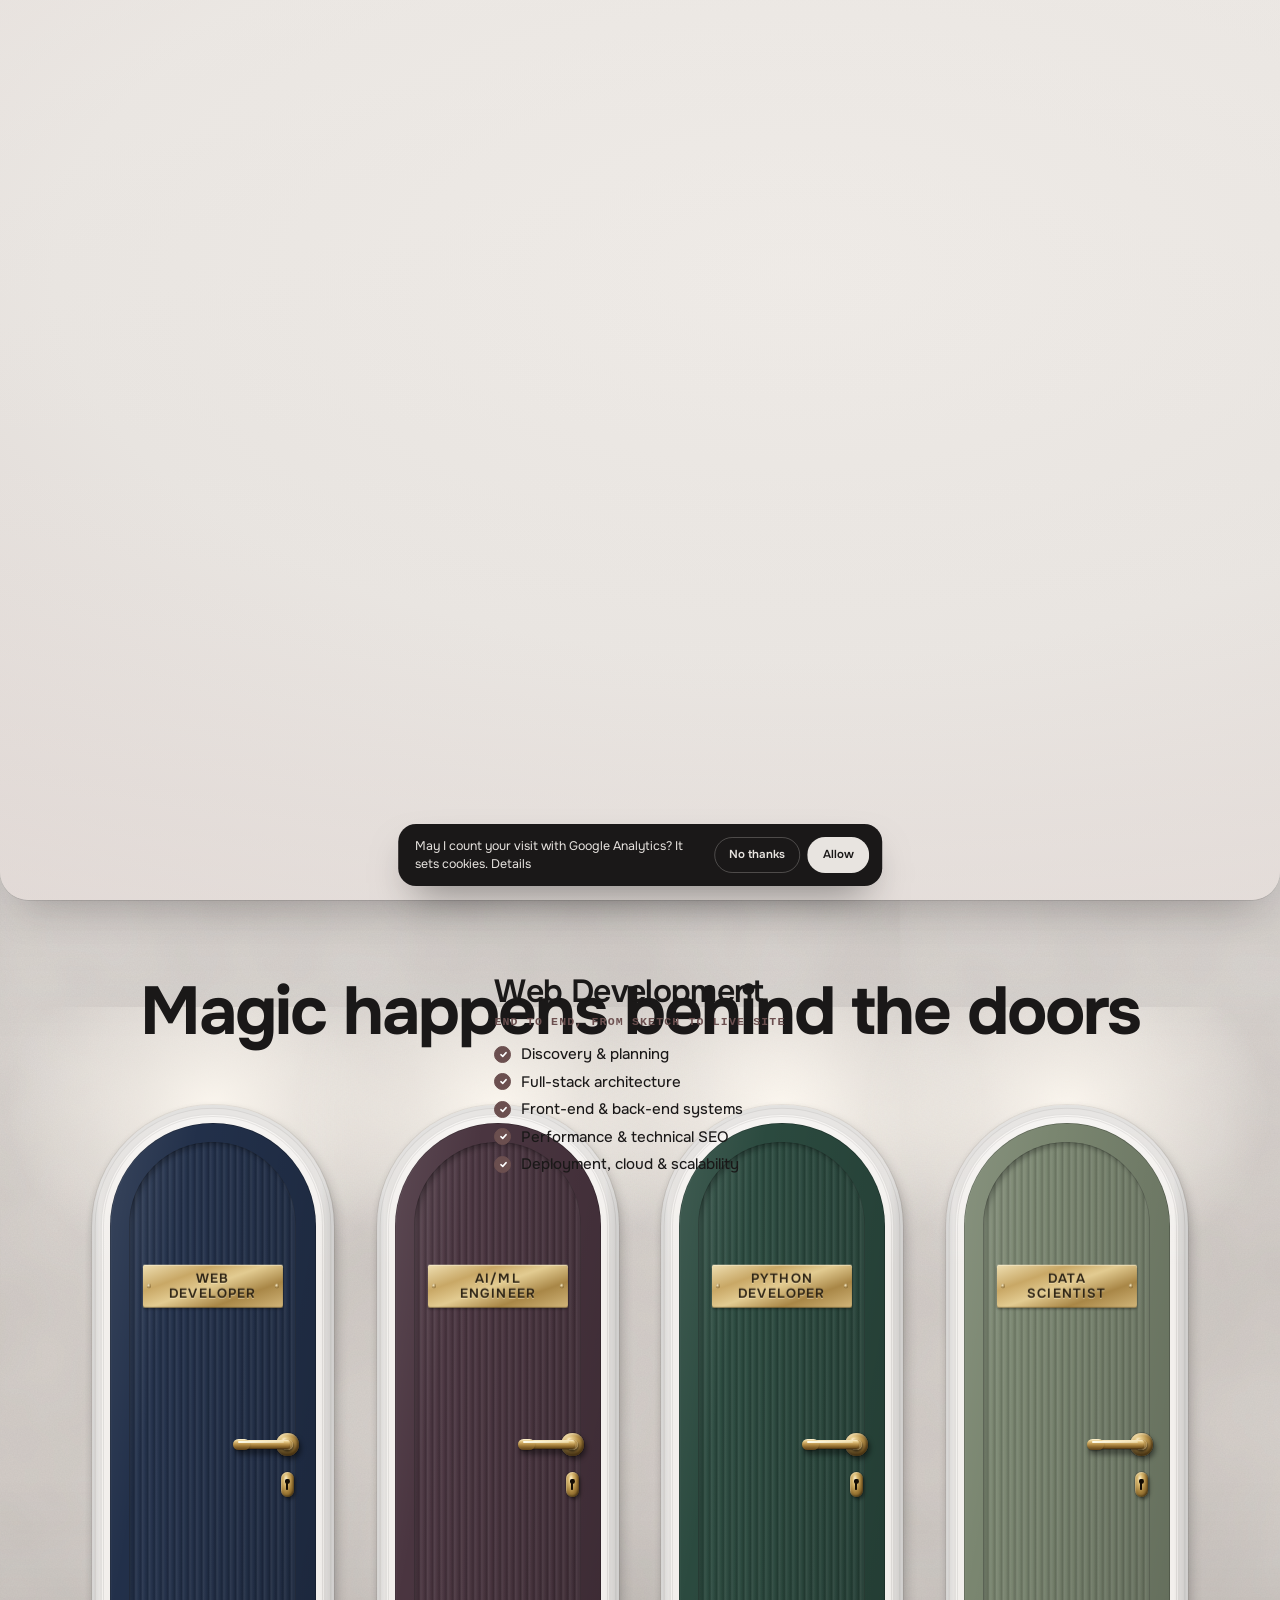
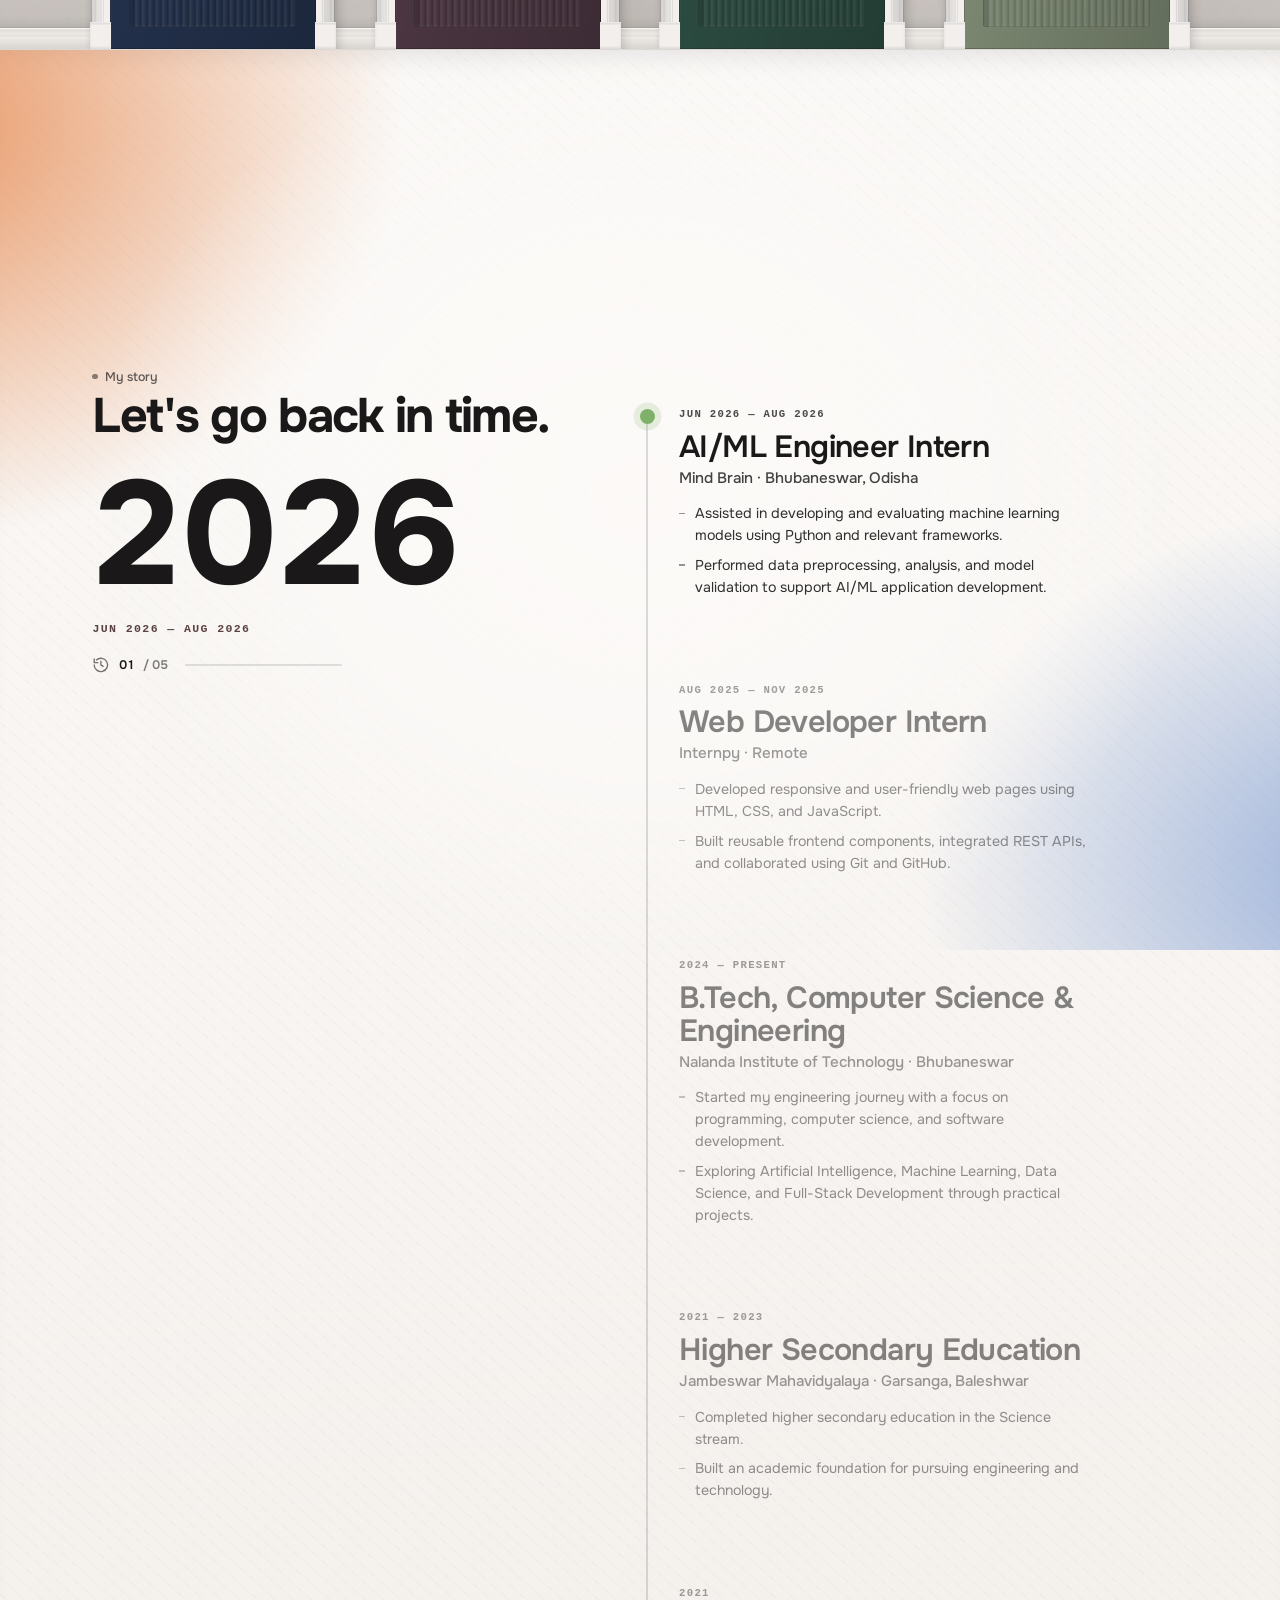
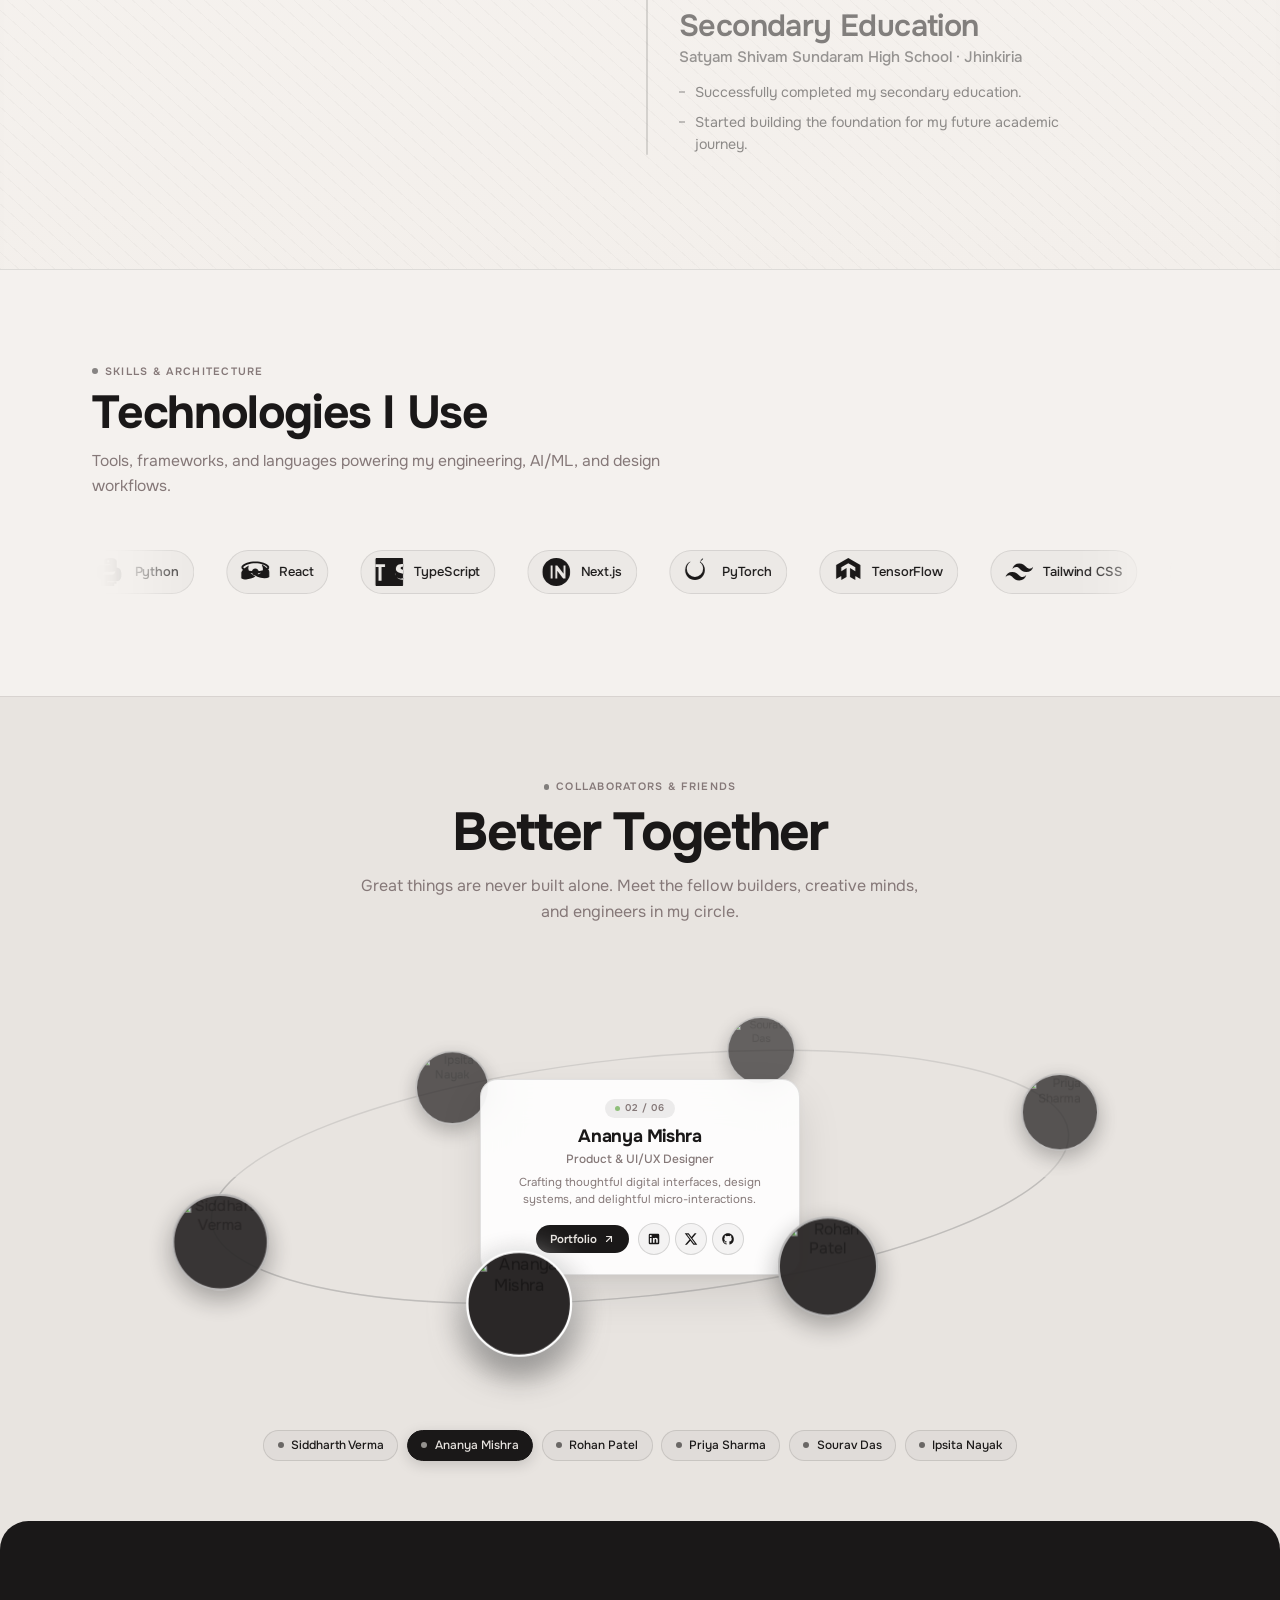
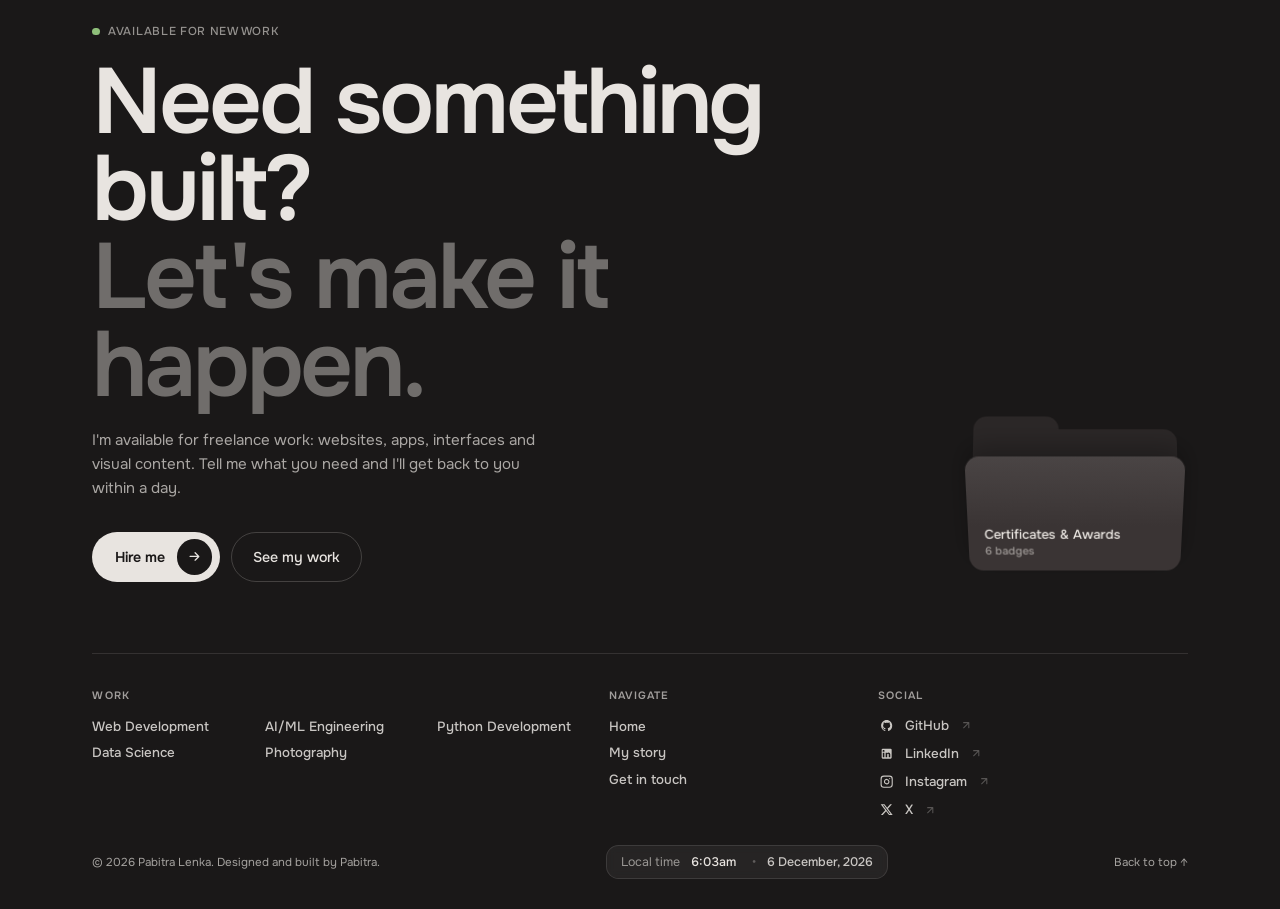
==== index.html @ 0a54f220 "fix(friends): set explicit orbit dimensions and fix squished center card" ====
<!DOCTYPE html>
<html lang="en">
<head>
<meta charset="UTF-8" />
<meta name="viewport" content="width=device-width, initial-scale=1.0" />
<title>Pabitra Lenka</title>
<link rel="preload" href="fonts/onest-latin.woff2" as="font" type="font/woff2" crossorigin>
<style>@font-face{font-family:'Onest';font-style:normal;font-display:swap;font-weight:100 900;src:url(fonts/onest-latin.woff2) format('woff2');unicode-range:U+0000-00FF,U+0131,U+0152-0153,U+02BB-02BC,U+02C6,U+02DA,U+02DC,U+0304,U+0308,U+0329,U+2000-206F,U+20AC,U+2122,U+2191,U+2193,U+2212,U+2215,U+FEFF,U+FFFD}@font-face{font-family:'Onest';font-style:normal;font-display:swap;font-weight:100 900;src:url(fonts/onest-latin-ext.woff2) format('woff2');unicode-range:U+0100-02BA,U+02BD-02C5,U+02C7-02CC,U+02CE-02D7,U+02DD-02FF,U+0304,U+0308,U+0329,U+1D00-1DBF,U+1E00-1E9F,U+1EF2-1EFF,U+2020,U+20A0-20AB,U+20AD-20C0,U+2113,U+2C60-2C7F,U+A720-A7FF}</style>

<meta name="description" content="Freelance Web Developer, AI/ML Engineer, Python Developer, Data Scientist and Photographer working remotely with clients worldwide. Replies within 5 hours." />
<meta name="theme-color" content="#1A1818" />
<style>
/* Layout: full-bleed hero (light + charcoal dark mode) — greeting + flip-calendar skills top-left, card bottom-left, cut-out portrait anchored right on the status hairline. */
:root{
  --background:#E8E4E0; --foreground:#1A1818; --ink:#1A1818;
  --muted:#857878; --subtle:#B5A8A8; --line:#D5CDCA;
  --surface:#DED8D4; --surface-2:#D3CBC8;
  --accent:#6B5C5C; --accent-from:#C4B0B0; --accent-to:#6B5C5C;
  --hero-from:#EEEAE6; --hero-mid:#E8E4E0; --hero-to:#D8CDCA;
  --radius-pill:9999px; --radius-card:2rem; --radius-card-sm:1.25rem; --radius-control:.875rem;
  --text-watermark:13rem; --container-shell:88rem;
  --font:'Onest',ui-sans-serif,system-ui,-apple-system,'Segoe UI',sans-serif;
  --e-line:cubic-bezier(.215,.61,.355,1);
  --e-spring:cubic-bezier(.22,1,.36,1);
  --e-soft:cubic-bezier(.16,1,.3,1);
  --e-snap:cubic-bezier(.2,.8,.2,1);
  --bar-h:3.5rem;
  --gut-lg:5.5rem;   /* one side margin for nav, headline, chips and portrait */
  /* mode-dependent tokens (light) */
  --fg-rgb:26,24,24;
  --chip-bg:rgba(242,238,235,.5); --chip-bg-h:rgba(242,238,235,.85); --chip-line:rgba(196,176,176,.45);
  --btn-bg:#1A1818; --btn-fg:#E8E4E0; --btn-badge-bg:#E8E4E0; --btn-badge-fg:#1A1818;
  --outline-h:rgba(196,176,176,.18);
  --vig:rgba(240,236,232,.35);
  --panel:#F0ECE9; --field:rgba(196,176,176,.12); --scrim:rgba(var(--fg-rgb),.3);
  --cord-shadow:.2;
  color-scheme:light;
}
/* dark mode: charcoal, a step above pure black */
html[data-mode="dark"]{
  --background:#1A1818; --foreground:#E8E4E0; --fg-rgb:232,228,224;
  --line:rgba(196,176,176,.16); --surface:#252121; --surface-2:#302A2A;
  --chip-bg:rgba(196,176,176,.06); --chip-bg-h:rgba(196,176,176,.12); --chip-line:rgba(196,176,176,.16);
  --btn-bg:#E8E4E0; --btn-fg:#1A1818; --btn-badge-bg:#1A1818; --btn-badge-fg:#E8E4E0;
  --outline-h:rgba(196,176,176,.08);
  --vig:rgba(0,0,0,.22);
  --panel:#221F1F; --field:rgba(196,176,176,.06); --scrim:rgba(0,0,0,.55);
  --cord-shadow:.55;
  color-scheme:dark;
}
/* mode switch: one GPU crossfade of the whole page (View Transitions) instead of
   hundreds of per-element colour transitions running out of step */
::view-transition-old(root),::view-transition-new(root){animation-duration:.5s;animation-timing-function:cubic-bezier(.4,0,.2,1)}
.cord{view-transition-name:cord}
#cal{view-transition-name:cal}
::view-transition-old(cal){display:none}
::view-transition-new(cal){animation:none}
::view-transition-old(cord){display:none}
::view-transition-new(cord){animation:none}
*{box-sizing:border-box;margin:0;padding:0}
html{overscroll-behavior-y:none;scrollbar-width:none;font-size:16px;-webkit-font-smoothing:antialiased;background:#1A1818;overflow-x:clip}
html[data-mode="dark"]{background:#0F0E0E}
html::-webkit-scrollbar,body::-webkit-scrollbar{display:none;width:0;height:0}
body{background:var(--background);color:var(--foreground);font-family:var(--font);overflow-x:clip}
a{color:inherit;text-decoration:none}
button{font:inherit;color:inherit;background:none;border:none;cursor:pointer}
ul{list-style:none}
img{display:block;max-width:none}
svg{display:block;width:1em;height:1em;flex:none}
[hidden]{display:none!important}
.sr-only{position:absolute;width:1px;height:1px;padding:0;margin:-1px;overflow:hidden;clip:rect(0,0,0,0);white-space:nowrap;border:0}
:focus-visible{outline:2px solid var(--accent);outline-offset:2px}
.tnum{font-variant-numeric:tabular-nums}

/* ---------- adaptive rem grid ---------- */
@media (max-width:1920px){html{font-size:.833333vw}}
@media (max-width:1440px){html{font-size:1.111111vw}}
@media (max-width:1024px){html{font-size:1.5625vw}}
@media (max-width:640px){html{font-size:4.444444vw}}

.shell{max-width:var(--container-shell);margin-inline:auto;padding-inline:1.25rem;width:100%}
@media (min-width:640px){.shell{padding-inline:2rem}}
@media (min-width:1024px){.shell{padding-inline:var(--gut-lg)}}

/* ---------- skip link ---------- */
.skip{position:absolute;left:-9999px;top:auto}
.skip:focus{position:fixed;left:1rem;top:1rem;z-index:60;min-height:44px;display:inline-flex;align-items:center;border-radius:var(--radius-control);background:var(--ink);padding:.5rem 1rem;font-size:.875rem;color:#fff}

/* ---------- reveal system (plays once body.ready is set) ---------- */
.rv{opacity:0;transform:var(--from,translateY(10px));transition:opacity .8s var(--ease,var(--e-soft)) var(--d,0ms),transform .8s var(--ease,var(--e-soft)) var(--d,0ms)}
body.ready .rv{opacity:var(--to-o,1);transform:none}
.line{display:block;overflow:hidden;padding-bottom:.06em;margin-bottom:-.06em}
.line>span{display:block;transform:translateY(100%);opacity:0;transition:transform .9s var(--e-line) var(--d,0ms),opacity .9s var(--e-line) var(--d,0ms)}
body.ready .line>span{transform:none;opacity:1}

/* ---------- loader: the doors' colours stack up, one per discipline, then slides away to open the page ---------- */
.loader{position:fixed;inset:0;z-index:120;overflow:hidden;color:#E8E4E0;--p:0;font-family:'Onest',ui-sans-serif,system-ui,-apple-system,'Segoe UI',sans-serif}
.ld__bg{position:absolute;inset:0;background:radial-gradient(38% 55% at 0% 72%,rgba(164,85,44,.26),transparent 70%),radial-gradient(40% 58% at 100% 70%,rgba(196,176,176,.16),transparent 72%),
  radial-gradient(70% 60% at 50% 0%,rgba(107,92,92,.3),transparent 70%),#0D0C0C;transition:transform .85s cubic-bezier(.76,0,.24,1)}
.loader.out .ld__bg{transform:translateY(-100%)}
.ld__stack{--w:min(76vw,26rem);--h:calc(var(--w) * .27);--step:calc(var(--h) * .6);position:absolute;left:50%;top:47%;width:var(--w);height:calc(var(--h) + 5 * var(--step));translate:-50% -50%}
@media (max-width:639.98px){.ld__stack{--w:min(78vw,20rem)}}
.ld__pill{position:absolute;left:0;top:calc(var(--k) * var(--step));width:100%;height:var(--h);border-radius:999px;z-index:var(--k);
  display:flex;align-items:flex-start;padding:calc(var(--h) * .2) 0 0 calc(var(--w) * .16);font-size:max(11px,calc(var(--w) * .036));font-weight:500;letter-spacing:.02em;
  background:var(--c);
  background:linear-gradient(180deg,color-mix(in srgb,var(--c) 88%,#fff) 0%,var(--c) 22%,var(--c) 70%,color-mix(in srgb,var(--c) 82%,#000) 100%);color:var(--t);
  box-shadow:inset 0 1px 0 rgba(255,255,255,.14),0 -1px 0 rgba(0,0,0,.25),0 calc(var(--h) * -.18) calc(var(--h) * .35) calc(var(--h) * -.12) rgba(0,0,0,.55);
  opacity:0;transform:translateY(-1.6rem) scale(.96);transition:opacity .45s ease,transform .75s cubic-bezier(.16,1,.3,1)}
.ld__pill.on{opacity:1;transform:none}
.ld__pill span{opacity:.82}
.loader.out .ld__pill{transition:transform .8s cubic-bezier(.7,0,.25,1) calc(var(--k) * 45ms),opacity .5s ease calc(.25s + var(--k) * 45ms);opacity:0;
  transform:translateX(calc(var(--dir) * 115vw)) rotate(calc(var(--dir) * 4deg))}
.ld__hud{position:absolute;inset:0;pointer-events:none;display:flex;flex-direction:column;justify-content:space-between;padding:clamp(1.25rem,4vw,3rem);transition:opacity .35s ease}
.loader.out .ld__hud{opacity:0}
.ld__top{display:flex;justify-content:space-between;align-items:center;font-size:.8125rem;font-weight:500;color:rgba(232,228,224,.7)}
.ld__top b{font-weight:600;color:#E8E4E0}
.ld__bot{display:flex;justify-content:space-between;align-items:flex-end;gap:1.5rem}
.ld__num{font-size:clamp(3.5rem,9vw,7.5rem);font-weight:700;line-height:.85;letter-spacing:-.05em;font-variant-numeric:tabular-nums;color:#E8E4E0}
.ld__num small{display:block;margin-bottom:.9rem;font-family:ui-monospace,'SF Mono',Menlo,Consolas,monospace;font-size:.6875rem;font-weight:600;letter-spacing:.16em;text-transform:uppercase;color:rgba(232,228,224,.62)}
.ld__bar{width:min(30vw,14rem);height:2px;border-radius:2px;background:rgba(232,228,224,.14);overflow:hidden;margin-bottom:.5rem}
.ld__bar i{display:block;height:100%;background:linear-gradient(90deg,#6B5C5C,#C4B0B0,#D6B26E);transform-origin:0 50%;transform:scaleX(var(--p))}
@media (max-width:639.98px){.ld__top span:last-child{display:none}.ld__bar{width:34vw}}
@media (prefers-reduced-motion:reduce){.ld__pill{transform:none;transition:opacity .3s ease}.loader.out .ld__pill{transform:none}.ld__bg{transition:opacity .4s ease}.loader.out .ld__bg{transform:none;opacity:0}}

/* ---------- header ---------- */
.hdr{position:fixed;inset-inline:0;top:0;z-index:50;transition:background .35s ease,box-shadow .35s ease,opacity .35s ease,translate .45s var(--e-soft);--from:translateY(-14px);--d:150ms;--ease:var(--e-spring)}
.hdr.stuck{background:var(--background);box-shadow:0 1px 0 rgba(var(--fg-rgb),.08)}
.hdr.stuck .hdr__in{padding-block:.85rem}
.hdr.away{opacity:0;translate:0 -100%;pointer-events:none}
.hdr__in{transition:padding .35s ease;display:flex;align-items:center;justify-content:space-between;gap:1.5rem;padding-block:1.25rem}
@media (min-width:640px){.hdr__in{padding-block:1.5rem}}
.brand{display:flex;align-items:center;gap:.5rem;font-size:1.375rem;font-weight:600;letter-spacing:-.01em}
.brand svg{font-size:1.5rem;color:var(--accent)}
.hdr nav{flex:1;min-width:0}
.nav{display:none}
@media (min-width:1200px){.nav{display:flex;gap:clamp(.65rem, 1.1vw, 1.25rem);font-size:clamp(.875rem, .95vw, 1rem);white-space:nowrap}.menu-btn{display:none}}
.hdr__contact{display:inline-flex;align-items:center;justify-content:center;gap:.4rem;padding:.6rem 1.1rem;font:500 clamp(.875rem,.95vw,1rem)/1.2 'Onest',ui-sans-serif,system-ui,sans-serif;color:var(--foreground);white-space:nowrap;cursor:pointer;transition:background .25s ease,border-color .25s ease,transform .2s ease}
.hdr__contact:hover{background:var(--chip-bg-h);border-color:rgba(var(--fg-rgb),.24);transform:translateY(-1px)}
@media (max-width:1199.98px){
  .hdr nav{display:none}
  .hdr__right{flex:1;display:flex;justify-content:space-between;align-items:center}
  .menu-btn{order:-1}
}

.nav button{display:block}
.nav button>span{display:inline-flex;align-items:center;gap:.25rem;opacity:.8}
.caret{font-size:.75rem;opacity:.6}
.hdr__right{display:flex;align-items:center;gap:.75rem}
.chip{border:1px solid var(--chip-line);background:var(--chip-bg);-webkit-backdrop-filter:blur(4px);backdrop-filter:blur(4px);border-radius:var(--radius-control)}
.clock{display:flex;flex:none;white-space:nowrap;align-items:center;gap:.75rem;padding:.6rem .9rem;font-size:.875rem;color:rgba(var(--fg-rgb),.7)}
.clock__ds{display:none;font-weight:500}

@media (max-width:767.98px){.clock{gap:.5rem;padding:.55rem .8rem;font-size:.8125rem}.clock__date,.clock__sep{display:none}.clock .clock__time{min-width:0}}
/* phones and tablets: menu on the left, local time on the right */
@media (max-width:1199.98px){.menu-btn{order:-1}}
.clock__lbl{color:rgba(var(--fg-rgb),.66)}
.clock__time{min-width:4rem;font-weight:500;color:var(--foreground)}
.clock__sep{color:rgba(var(--fg-rgb),.3)}
.clock__date{font-weight:500}
.menu-btn{transition:background .25s}
.menu-btn:hover{background:var(--chip-bg-h)}
.menu-btn>span{display:flex;align-items:center;gap:.5rem;padding:.6rem 1.1rem;font-size:.875rem;font-weight:500;text-transform:uppercase;letter-spacing:.05em}
.menu-btn svg{font-size:1rem}
.menu-btn .word{display:none}
@media (min-width:640px){.menu-btn .word{display:inline}}

/* ---------- hero ---------- */
.hero{position:relative;isolation:isolate;overflow:hidden;border-radius:0 0 var(--radius-card) var(--radius-card);
  background:radial-gradient(120% 90% at 62% 30%,var(--hero-from) 0%,var(--hero-mid) 48%,var(--hero-to) 100%);
  --fig-h:23.5rem;min-height:100svh;display:flex;flex-direction:column}
.hero__content{flex:1}
@media (min-width:768px) and (max-width:1023.98px){.hero{--fig-h:37.5rem}}
.hero::before{content:"";position:absolute;inset:0;z-index:-1;pointer-events:none;opacity:0;
  background:radial-gradient(120% 90% at 62% 30%,#2A2525 0%,#1F1C1C 48%,#141212 100%)}
html[data-mode="dark"] .hero::before{opacity:1}
.hero__vig{position:absolute;inset:0;z-index:0;pointer-events:none;background:linear-gradient(to bottom,var(--vig),transparent,var(--vig))}

/* the portrait (liquid reveal stage) */
.hero__stage{position:absolute;inset:0;z-index:2;pointer-events:none}
.fig{position:absolute;top:auto;bottom:var(--bar-h);left:50%;height:var(--fig-h);aspect-ratio:801/1033;
  opacity:0;transition:opacity 1.1s var(--e-soft) 120ms,transform 1.3s var(--e-soft) 120ms;transform:translate(-50%,2.5rem)}
body.ready .fig{opacity:1;transform:translate(-50%,0)}
@media (min-width:1024px){
  .fig{top:auto;bottom:var(--bar-h);height:min(calc(100% - var(--bar-h) - 5rem),42rem);left:auto;right:calc(max(0px,(100% - var(--container-shell)) / 2) + var(--gut-lg));transform:translateY(2.5rem)}
  body.ready .fig{transform:none}
}
.fig__wm{position:absolute;left:50%;translate:-50% 0;bottom:42%;white-space:nowrap;pointer-events:none;user-select:none;font-weight:700;line-height:1;letter-spacing:-.02em;color:rgba(255,255,255,.62);font-size:4.25rem}
@media (min-width:640px) and (max-width:1023.98px){.fig__wm{font-size:8rem}}
@media (min-width:1024px){.fig__wm{left:auto;right:-1rem;translate:none;bottom:24%;font-size:11rem}}
.hero__paint{position:absolute;inset:0;width:100%;height:100%;z-index:3;pointer-events:none}
.fig{pointer-events:auto;cursor:default}
.hero__content{pointer-events:none}.hero__content a,.hero__content button,.hero__content .cal,.hero__content [data-h]{pointer-events:auto}
/* the ability card: a small tag on the photo, and the card itself in a full-screen layer */
.fig__card{position:absolute;left:8%;bottom:16%;z-index:3;display:inline-flex;align-items:center;gap:.45rem;min-height:44px;padding:0 1rem;border-radius:999px;
  border:1px solid rgba(255,255,255,.22);background:rgba(26,24,24,.72);-webkit-backdrop-filter:blur(8px);backdrop-filter:blur(8px);color:#F3EEEC;
  font:600 .8125rem/1 'Onest',ui-sans-serif,system-ui,sans-serif;letter-spacing:.01em;cursor:pointer;box-shadow:0 10px 24px -12px rgba(0,0,0,.6);
  transition:transform .35s cubic-bezier(.16,1,.3,1),background .25s}
@media (max-width:1023.98px){.fig__card{bottom:7%;left:4%}}
.fig:hover .fig__card,.fig__card:focus-visible{transform:translateY(-3px);background:rgba(26,24,24,.88)}
.holo{position:fixed;inset:0;z-index:118;background:#050404;opacity:0;visibility:hidden;transition:opacity .35s ease,visibility 0s linear .35s}
.holo.on{opacity:1;visibility:visible;transition:opacity .35s ease}
/* the card's frame stays invisible until it draws the very same loader, then it simply takes over */
.holo iframe{position:absolute;inset:0;display:block;width:100%;height:100%;border:0;background:#050404;opacity:0;pointer-events:none}
.holo iframe.up{opacity:1;pointer-events:auto}
.holo__ld{position:absolute;inset:0;z-index:1;transition:opacity .45s ease,visibility 0s linear .45s}
.holo__ld.out{opacity:0;visibility:hidden}
.holo__ld.gone{display:none}
.holo.on .cl__card{animation:clIn .6s cubic-bezier(.16,1,.3,1) both}
@keyframes clIn{from{opacity:0;transform:translateY(10px) scale(.96)}}
.cl{position:absolute;inset:0;display:grid;place-content:center;justify-items:center;gap:18px;background:radial-gradient(60% 48% at 50% 46%,#2a2220 0%,#120f0f 58%,#050404 100%);
  font-family:ui-sans-serif,system-ui,-apple-system,'Segoe UI',Roboto,sans-serif;color:#E8E4E0;-webkit-font-smoothing:antialiased}
.cl__name{margin:0;font-size:13px;font-weight:600;line-height:1;letter-spacing:.34em;text-indent:.34em;text-transform:uppercase;color:#E8E4E0}
.cl__line{position:relative;width:clamp(180px,42vw,260px);height:2px;border-radius:2px;background:rgba(232,228,224,.14);overflow:hidden}
.cl__line i{position:absolute;inset:0;border-radius:inherit;background:linear-gradient(90deg,#a98747,#D6B26E 60%,#efdfb2);transform-origin:0 50%;
  transform:scaleX(var(--p,0));transition:transform .45s ease}
.cl__row{display:flex;justify-content:space-between;width:clamp(180px,42vw,260px);margin:0;font:500 10.5px/1 ui-monospace,'SF Mono',Menlo,Consolas,monospace;letter-spacing:.16em;text-transform:uppercase;color:rgba(232,228,224,.6)}
.cl__row b,.cl__row #ld-pct{font-weight:600;letter-spacing:.16em;color:#D6B26E}
@media (prefers-reduced-motion:reduce){.cl__line i{transition:none}}
/* the ability card: the same art the 3D scene used, as layers that part and catch the light */
.holo__lite{position:absolute;inset:0;z-index:2;display:grid;place-content:center;justify-items:center;gap:1.5rem;background:radial-gradient(60% 48% at 50% 46%,#2a2220 0%,#120f0f 58%,#050404 100%);opacity:0;transition:opacity .5s ease}
.holo__lite.in{opacity:1}
.holo__lite .hc{transform:translateY(18px) scale(.96);transition:transform .9s cubic-bezier(.16,1,.3,1)}
.holo__lite.in .hc{transform:none}
.hc{position:relative;width:min(84vw,calc(80svh * .716),34rem);aspect-ratio:1040/1452;padding:0;border:0;background:none;cursor:pointer;
  perspective:1100px;touch-action:none;-webkit-tap-highlight-color:transparent;
  --rx:0deg;--ry:0deg;--px:0;--py:0;--lift:0}
/* the warm light the card sits in. Everything that moves below moves by transform alone:
   sliding a gradient's position would repaint the whole card on every frame, which is what
   made the old card cost more than it looked like it should. */
.hc__aura{position:absolute;inset:-18% -16%;z-index:0;pointer-events:none;opacity:calc(.62 + var(--lift) * .38);
  background:radial-gradient(54% 44% at 50% 44%,rgba(230,176,110,.4),rgba(154,98,74,.14) 44%,transparent 70%)}
.hc__in{position:absolute;inset:0;z-index:1;transform-style:preserve-3d;transform:rotateX(var(--rx)) rotateY(var(--ry));transition:transform .85s cubic-bezier(.16,1,.3,1)}
.hc.flip .hc__in{transform:rotateX(var(--rx)) rotateY(calc(180deg + var(--ry)))}
.hc.live .hc__in{transition:transform .5s cubic-bezier(.16,1,.3,1)}
.hc__face{position:absolute;inset:0;border-radius:4.2%/3%;overflow:hidden;isolation:isolate;backface-visibility:hidden;-webkit-backface-visibility:hidden;
  box-shadow:0 34px 70px -26px rgba(0,0,0,.9),0 4px 14px -6px rgba(0,0,0,.55)}
.hc__back{transform:rotateY(180deg)}
.hc__plate,.hc__backimg{position:absolute;inset:0;display:block;width:100%;height:100%}
/* the portrait window: two layers drifting at different speeds, which is what reads as depth */
.hc__win{position:absolute;left:8.41%;top:14.8%;width:83.18%;height:36.4%;overflow:hidden}
.hc__win img{position:absolute;left:-8%;top:-8%;width:116%;height:116%;display:block}
.hc__bg{transform:translate3d(calc(var(--px) * 4.4%),calc(var(--py) * 4.4%),0) scale(1.015)}
.hc__sub{transform:translate3d(calc(var(--px) * 1.7%),calc(var(--py) * 1.7%),0)}
.hc__wsh{position:absolute;inset:0;pointer-events:none;box-shadow:inset 0 0 22px rgba(0,0,0,.45);mix-blend-mode:soft-light;
  background:linear-gradient(100deg,rgba(255,236,206,.16),transparent 42%)}
/* the foil, the gilt and the specular: each is a window with an oversized sheet inside it,
   and only the sheet moves, so a frame costs a transform rather than a repaint */
.hc__foil,.hc__sheen,.hc__glare{position:absolute;inset:0;pointer-events:none;overflow:hidden}
.hc__foil::before,.hc__sheen::before,.hc__glare::before{content:'';position:absolute;display:block}
.hc__foil{mix-blend-mode:color-dodge;opacity:calc(.2 + var(--lift) * .22);
  -webkit-mask-image:url(card/body.webp);mask-image:url(card/body.webp);-webkit-mask-size:100% 100%;mask-size:100% 100%}
.hc__foil::before{inset:-12% -80%;transform:translate3d(calc(var(--px) * -22%),0,0);
  background:linear-gradient(112deg,transparent 28%,rgba(255,104,170,.4) 40%,rgba(255,214,120,.46) 48%,rgba(120,226,255,.4) 56%,transparent 68%)}
.hc__back .hc__foil{-webkit-mask-image:none;mask-image:none;mix-blend-mode:screen;opacity:calc(.2 + var(--lift) * .22)}
.hc__back .hc__foil::before{background:linear-gradient(108deg,transparent 30%,rgba(196,142,86,.3) 43%,rgba(255,221,166,.42) 50%,rgba(178,134,92,.3) 57%,transparent 70%)}
/* the gilt: only the gold and cream catch this one, through a mask cut from the card itself */
.hc__sheen{mix-blend-mode:screen;opacity:calc(.34 + var(--lift) * .34);
  -webkit-mask-image:url(card/sheen.webp);mask-image:url(card/sheen.webp);-webkit-mask-size:100% 100%;mask-size:100% 100%}
.hc__sheen::before{inset:0 -100%;transform:translate3d(calc(var(--px) * 26%),0,0);
  background:linear-gradient(100deg,transparent 41%,rgba(255,243,212,1) 49%,rgba(255,224,164,.42) 55%,transparent 62%)}
.hc__glare{mix-blend-mode:soft-light}
.hc__glare::before{inset:-50%;transform:translate3d(calc(var(--px) * 23%),calc(var(--py) * 21%),0);
  background:radial-gradient(21% 16% at 50% 44%,rgba(255,251,238,.55),rgba(255,248,230,.12) 44%,transparent 72%)}
.hc__rim{position:absolute;inset:0;pointer-events:none;border-radius:inherit;
  box-shadow:inset 0 0 0 1px rgba(255,226,170,.3),inset 0 0 26px -6px rgba(0,0,0,.55);
  background:linear-gradient(102deg,rgba(0,0,0,.22),transparent 34%,transparent 66%,rgba(0,0,0,.26))}
.hc__hint{font:500 .6875rem/1 ui-monospace,'SF Mono',Menlo,Consolas,monospace;letter-spacing:.14em;text-transform:uppercase;color:rgba(232,228,224,.6)}
.hc__ht{display:none}
@media (hover:none){.hc__hm{display:none}.hc__ht{display:inline}}
@media (prefers-reduced-motion:reduce){.hl__shine{animation:none}.hc__in{transition:transform .4s ease}}
.holo__x{position:absolute;top:max(1rem,env(safe-area-inset-top));right:max(1rem,env(safe-area-inset-right));z-index:2;display:inline-flex;align-items:center;gap:.5rem;min-height:44px;padding:0 1rem;
  border-radius:999px;border:1px solid rgba(255,255,255,.2);background:rgba(20,18,18,.6);-webkit-backdrop-filter:blur(8px);backdrop-filter:blur(8px);color:#F3EEEC;font:600 .8125rem/1 'Onest',ui-sans-serif,system-ui,sans-serif;cursor:pointer}
.holo__x:hover{background:rgba(40,36,36,.8)}
.holo__x svg{width:1rem;height:1rem}
.fig img,.fig canvas{position:absolute;inset:0;width:100%;height:100%;object-fit:contain;object-position:50% 0%}
.fig canvas{pointer-events:none}

.hero__content{position:relative;z-index:20;display:flex;flex-direction:column;gap:2rem;padding-top:7rem;padding-bottom:calc(var(--fig-h) + 1.25rem)}
@media (min-width:1024px){
  .hero__content{display:grid;min-height:calc(100lvh - var(--bar-h));grid-template-columns:repeat(12,1fr);align-content:center;gap:2.5rem;padding-top:7rem;padding-bottom:4rem}
}
.hero__left{display:flex;flex-direction:column;gap:1.75rem;min-width:0}
.hero__right{display:flex;flex-direction:column;align-items:flex-start;gap:2rem;min-width:0}
@media (min-width:1024px){
  .hero__left{grid-column:1 / span 7}
  .hero__right{grid-column:1 / span 7;grid-row:2;align-self:end;flex-direction:row;align-items:flex-end;gap:2.25rem}
}

.eyebrow{display:inline-flex;align-items:center;gap:.5rem;font-size:.875rem;font-weight:500;color:rgba(var(--fg-rgb),.7)}
.eyebrow::before{content:"";width:.375rem;height:.375rem;border-radius:9999px;background:rgba(var(--fg-rgb),.5)}
.h1{font-size:2.625rem;font-weight:600;line-height:.98;letter-spacing:-.02em;text-wrap:balance}
@media (min-width:640px){.h1{font-size:3.5rem}}
@media (min-width:768px){.h1{font-size:4.25rem}}
@media (min-width:1024px){.h1{font-size:4.75rem}}
@media (min-width:640px) and (max-width:1023.98px){.hero__left{padding-left:1.5rem}}
.h1 .soft{color:rgba(var(--fg-rgb),.5)}

/* ---------- flip calendar (skills) ---------- */
.cal-line{display:block;padding-top:.34em;margin-top:.1em;padding-bottom:.42em}
.cal{--cal-w:7em;position:relative;display:inline-block;font-size:.9em;perspective:14em;perspective-origin:30% 0;vertical-align:top;
  --from:translateY(.5em) rotateX(-18deg);--ease:var(--e-soft)}
.cal.rv{transition-duration:1.1s}
.cal__body{position:relative;display:block;width:var(--cal-w);height:1.72em;transform:rotateX(10deg) rotateY(-9deg);transform-style:preserve-3d;transition:width .5s var(--e-soft)}
.cal__stand{position:absolute;left:.2em;right:-.14em;top:.28em;bottom:-.4em;border-radius:.26em;
  background:linear-gradient(165deg,#3a3a3a 0%,#141414 40%,#050505 100%);
  box-shadow:0 .5em .9em -.35em rgba(0,0,0,.55),inset 0 .02em 0 rgba(255,255,255,.12);transform:translateZ(-.12em)}
.cal__stack{position:absolute;inset:0;transform-style:preserve-3d}
.cal__page,.cal__face,.cal__rear{position:absolute;inset:0;border-radius:.2em}
.cal__page{background:linear-gradient(180deg,#fbfaf7 0%,#f2f0eb 100%);
  box-shadow:0 .045em 0 #d8d4cb,0 .08em 0 #f6f4ef,0 .115em 0 #d0cbc1,0 .15em 0 #f2f0ea,0 .185em 0 #c8c3b8,0 .22em 0 #e9e6df,0 .255em 0 #aaa498,0 .45em .6em -.2em rgba(0,0,0,.35)}
.cal__leaf{position:absolute;inset:0;transform-origin:50% 0;transform-style:preserve-3d;transform:translateZ(.004em)}
.cal__face{background:linear-gradient(180deg,#fdfcf9 0%,#f3f1ec 100%);backface-visibility:hidden;-webkit-backface-visibility:hidden;box-shadow:inset 0 -.015em 0 rgba(0,0,0,.06)}
.cal__back{position:absolute;inset:0;border-radius:.2em;transform-origin:50% 0;transform:translateZ(-.004em) rotateX(352deg) translateY(50%) rotateX(180deg) translateY(-50%);backface-visibility:hidden;-webkit-backface-visibility:hidden;background:linear-gradient(0deg,#e9e6df 0%,#d9d5cc 100%);filter:brightness(.86)}
.cal__rear{background:linear-gradient(0deg,#e9e6df 0%,#d9d5cc 100%);transform:rotateX(180deg);backface-visibility:hidden;-webkit-backface-visibility:hidden}
.cal__word{position:absolute;inset:0;display:flex;align-items:center;padding:.2em .4em 0;color:#0a0a0a;font-weight:700;letter-spacing:-.035em;line-height:1;white-space:nowrap}
.cal__no{position:absolute;right:.42em;bottom:.2em;font-size:.15em;font-weight:500;letter-spacing:.08em;color:rgba(10,10,10,.42);font-variant-numeric:tabular-nums}
.cal__holes{position:absolute;top:.09em;left:.32em;right:.32em;height:.07em;display:flex;justify-content:space-between}
.cal__holes i{display:block;width:.075em;height:.075em;border-radius:50%;background:#1b1b1b;box-shadow:inset 0 .01em .01em rgba(255,255,255,.3)}
.cal__shade{position:absolute;inset:0;border-radius:inherit;pointer-events:none;opacity:0;backface-visibility:hidden;-webkit-backface-visibility:hidden;background:linear-gradient(180deg,rgba(0,0,0,.5) 0%,rgba(0,0,0,.08) 70%,rgba(0,0,0,0) 100%)}
.cal__rings{position:absolute;top:-.27em;left:.32em;right:.32em;height:.42em;display:flex;justify-content:space-between;transform:translateZ(.05em);pointer-events:none}
.cal__rings i{display:block;width:.075em;height:.42em;position:relative}
.cal__rings i::before{content:"";position:absolute;left:-.065em;right:-.065em;top:0;bottom:0;border-radius:.2em;
  border:.04em solid #a9a9a9;border-left-color:#ededed;border-top-color:#f6f6f6;border-right-color:#6f6f6f;border-bottom-color:#8a8a8a;
  filter:drop-shadow(.01em .025em .015em rgba(0,0,0,.35))}
.cal__measure{position:absolute;visibility:hidden;white-space:nowrap;font-weight:700;letter-spacing:-.035em;pointer-events:none}

.rating{display:flex;align-items:center;gap:.75rem}
.stars{display:flex;gap:.1rem;color:var(--accent);font-size:1rem}
.rating p{font-size:.875rem;font-weight:500;color:rgba(var(--fg-rgb),.7)}
.ctas{display:flex;flex-wrap:wrap;gap:.75rem}

/* pill button */
.pill{display:inline-block;border-radius:9999px}
.pill__in{display:inline-flex;align-items:center;gap:.75rem;border-radius:9999px;font-size:.875rem;font-weight:500;padding:.875rem 1.75rem;white-space:nowrap}
.pill--arrow .pill__in{padding:.375rem .375rem .375rem 1.5rem}
.pill--dark .pill__in{background:var(--btn-bg);color:var(--btn-fg)}
.pill--light .pill__in{background:var(--surface);color:var(--foreground)}
.pill--outline .pill__in{border:1px solid var(--line);background:transparent;color:var(--foreground)}
.pill--outline:hover .pill__in{background:var(--outline-h)}
.pill__badge{width:2.25rem;height:2.25rem;display:grid;place-items:center;border-radius:9999px;font-size:1rem;background:var(--ink);color:#fff}
.pill--dark .pill__badge{background:var(--btn-badge-bg);color:var(--btn-badge-fg)}

/* hero card */
.hcard{width:100%;max-width:24rem;border-radius:var(--radius-card-sm);background:rgba(255,255,255,.7);padding:.5rem;
  box-shadow:0 0 0 1px rgba(230,229,226,.7),0 1px 2px rgba(0,0,0,.05);-webkit-backdrop-filter:blur(12px);backdrop-filter:blur(12px);
  --from:translateY(16px) scale(.96);--d:400ms;--ease:var(--e-soft)}
@media (min-width:1024px){.hcard{width:19rem}}
.hcard__row{display:flex;gap:.5rem;cursor:pointer;border-radius:var(--radius-control)}
.hcard__tile{aspect-ratio:1;width:6rem;flex:none;display:grid;place-items:center;border-radius:var(--radius-control);background:var(--ink);font-size:1.875rem;color:var(--accent-from)}
.hcard__panel{flex:1;min-width:0;border-radius:var(--radius-control);background:rgba(241,240,238,.7);padding:.75rem;display:flex;flex-direction:column;justify-content:space-between;gap:.5rem}
.slot{position:relative;min-height:3.25rem}
.slide{position:absolute;inset:0;transition:transform .5s var(--e-snap),opacity .4s var(--e-snap)}
.slide__cap{font-size:.65rem;font-weight:500;text-transform:uppercase;letter-spacing:.05em;color:rgba(var(--fg-rgb),.45)}
.slide__ttl{max-width:8rem;margin-top:.15rem;font-size:.875rem;font-weight:500;line-height:1.35}
.hcard__ctrl{display:flex;align-items:center;justify-content:space-between}
.dots{display:flex;align-items:center;gap:.25rem}
.dots i{display:block;height:.25rem;width:.375rem;border-radius:9999px;background:rgba(var(--fg-rgb),.2);transition:all .3s}
.dots i.on{width:1rem;background:rgba(var(--fg-rgb),.7)}
.arrows{display:flex;gap:.25rem}
.rnd{width:1.75rem;height:1.75rem;display:grid;place-items:center;border-radius:9999px;background:#fff;color:rgba(var(--fg-rgb),.7);box-shadow:0 0 0 1px var(--line);font-size:.8rem;transition:color .2s}
.rnd:hover{color:var(--foreground)}
.rnd--prev svg{transform:rotate(180deg)}

/* partners */
.partners{width:100%;max-width:24rem;--from:translateY(14px);--d:550ms}
@media (min-width:1024px){.partners{width:auto;max-width:none}.partners ul{grid-template-columns:repeat(4,auto);justify-content:start;column-gap:1rem}}
.partners__lbl{margin-bottom:.75rem;font-size:.75rem;font-weight:500;color:rgba(var(--fg-rgb),.45);text-align:left}
.partners ul{display:grid;grid-template-columns:repeat(4,1fr);column-gap:1rem;row-gap:.75rem}
.partners li>span{display:flex;align-items:center;gap:.375rem;font-size:.75rem;color:rgba(var(--fg-rgb),.7);opacity:.7}
.partners li svg{font-size:.875rem;color:rgba(var(--fg-rgb),.4)}

/* status bar */
.hero__bar{position:relative;z-index:20;display:flex;align-items:center;justify-content:space-between;gap:.75rem;height:var(--bar-h);border-top:1px solid rgba(var(--fg-rgb),.1);font-size:.75rem;font-weight:500;text-transform:uppercase;letter-spacing:.025em;color:rgba(var(--fg-rgb),.72);--from:none;--d:900ms}
/* ---------- my story: a timeline you scroll through naturally; the year and title stay beside it ---------- */
.story{position:relative;z-index:1;background:#F4F1EE;border-top:1px solid rgba(26,24,24,.1);box-shadow:inset 0 1.75rem 2.25rem -1.75rem rgba(26,24,24,.14);--warm:0}
html[data-mode="dark"] .story{background:#171515;border-top-color:rgba(232,228,224,.08);box-shadow:inset 0 1.75rem 2.25rem -1.75rem rgba(0,0,0,.6)}
.story::before{content:"";position:absolute;inset:0;pointer-events:none;opacity:var(--warm);
  background:radial-gradient(60% 50% at 25% 40%,rgba(196,150,100,.12),transparent 70%),linear-gradient(180deg,transparent,rgba(170,125,80,.06))}
/* the story's backdrop, plus a soft light in the colour of the work each chapter was about (the doors'
   colours), which changes as you move from chapter to chapter.
   Light mode: soft washes of colour bleeding in from the edges, over a very fine diagonal weave — the
   middle stays clean paper so the writing is never fighting the background.
   Dark mode: the fine dots it has always had. */
.story{
  background-image:
    repeating-linear-gradient(42deg,rgba(26,24,24,.022) 0 1px,transparent 1px 12px),
    linear-gradient(176deg,#FBF9F7 0%,#F7F4F1 54%,#F3EFEB 100%);
  background-attachment:local,local}
html[data-mode="dark"] .story{
  background-image:radial-gradient(rgba(232,228,224,.055) 1px,transparent 1.4px);
  background-size:1.6rem 1.6rem;background-position:center top;background-attachment:scroll}
.story__amb{position:sticky;top:0;z-index:0;display:block;height:100svh;margin-bottom:-100svh;pointer-events:none;overflow:hidden;--aa:2.3;--p1:0% 14%;--p2:100% 86%}
html[data-mode="dark"] .story__amb{--aa:1.1;--p1:24% 44%;--p2:80% 74%}
/* light mode: the colour is real, but it stays out towards the edges and a soft light sits
   over the middle, so every word is read against near-white paper */
.story__amb::after{content:"";position:absolute;inset:0;pointer-events:none;
  background:radial-gradient(54% 66% at 50% 50%,rgba(252,250,248,.9) 0%,rgba(252,250,248,.66) 46%,transparent 80%)}
html[data-mode="dark"] .story__amb::after{display:none}
.story__amb i{position:absolute;inset:-8%;opacity:0;transition:opacity 1.2s ease;
  background:radial-gradient(46% 54% at var(--p1),rgba(var(--c1),calc(.34 * var(--aa))),transparent 74%),radial-gradient(42% 48% at var(--p2),rgba(var(--c2),calc(.26 * var(--aa))),transparent 74%);
  animation:ambDrift 24s ease-in-out infinite alternate;animation-play-state:paused}
/* light mode: the colours as soft light on paper; dark mode: the doors' own deeper colours glowing in the dark */
.story__amb i:nth-child(1){--c1:226,122,58;--c2:92,132,202}     /* independent freelancer: everything, warm */
.story__amb i:nth-child(2){--c1:226,122,58;--c2:206,138,150}    /* graphic designer */
.story__amb i:nth-child(3){--c1:132,174,104;--c2:92,132,202}    /* Python developer */
.story__amb i:nth-child(4){--c1:178,106,148;--c2:226,122,58}    /* graphic design intern */
.story__amb i:nth-child(5){--c1:226,178,70;--c2:178,142,132}    /* computer science degree */
html[data-mode="dark"] .story__amb i:nth-child(1){--c1:164,85,44;--c2:60,82,120}
html[data-mode="dark"] .story__amb i:nth-child(2){--c1:164,85,44;--c2:196,176,176}
html[data-mode="dark"] .story__amb i:nth-child(3){--c1:122,134,112;--c2:60,82,120}
html[data-mode="dark"] .story__amb i:nth-child(4){--c1:74,53,64;--c2:164,85,44}
html[data-mode="dark"] .story__amb i:nth-child(5){--c1:214,178,110;--c2:107,92,92}
.story[data-ch="0"] .story__amb i:nth-child(1),.story[data-ch="1"] .story__amb i:nth-child(2),.story[data-ch="2"] .story__amb i:nth-child(3),
.story[data-ch="3"] .story__amb i:nth-child(4),.story[data-ch="4"] .story__amb i:nth-child(5){opacity:1;animation-play-state:running}
@keyframes ambDrift{from{transform:translate3d(-2%,-1.5%,0) scale(1)}to{transform:translate3d(2.5%,2%,0) scale(1.06)}}
html.lite .story__amb i{animation:none}
@media (prefers-reduced-motion:reduce){.story__amb i{animation:none;transition:none}}
.story__track,.story__pin{position:relative}
.story__pin{padding:7rem 0 2.5rem}
.story__stage{position:relative;z-index:1;display:grid;grid-template-columns:minmax(0,1fr) minmax(0,1.1fr);gap:3.5rem;align-items:start;width:100%}
.story__clock{position:sticky;top:0;height:100svh;display:flex;flex-direction:column;justify-content:center;align-items:flex-start;margin-top:-7rem;padding-top:3rem}
.story__bg{position:absolute;left:-40%;right:-40%;top:0;height:100%;width:180%;z-index:-1;pointer-events:none;
  -webkit-mask:radial-gradient(closest-side,#000 55%,transparent);mask:radial-gradient(closest-side,#000 55%,transparent)}
.story__h{margin-top:.6rem;font-size:2.4rem;font-weight:700;line-height:.98;letter-spacing:-.035em}
@media (min-width:1024px){.story__h{font-size:3.4rem}}
.story__yr{display:flex;margin:1.5rem 0 0 -.04em;font-size:clamp(5.5rem,11.5vw,11.5rem);font-weight:700;line-height:1;letter-spacing:-.06em;font-variant-numeric:tabular-nums;color:var(--foreground)}
.dg{display:block;height:1em;overflow:hidden;padding-right:.02em}
.dg__c{display:flex;flex-direction:column;transform:translateY(calc(var(--d,0) * -1em));transition:transform .9s cubic-bezier(.65,0,.2,1)}
.dg:nth-child(2) .dg__c{transition-delay:.04s}.dg:nth-child(3) .dg__c{transition-delay:.08s}.dg:nth-child(4) .dg__c{transition-delay:.12s}
.dg__c i{display:block;height:1em;font-style:normal;text-align:center}
.story__when{margin-top:.9rem;font-family:ui-monospace,'SF Mono',Menlo,Consolas,monospace;font-size:.8125rem;font-weight:600;letter-spacing:.12em;text-transform:uppercase;color:#6B4F4F}
html[data-mode="dark"] .story__when{color:#D9C6C6}
.story__meter{display:flex;align-items:center;gap:.6rem;margin-top:1.5rem;font-size:.875rem;font-weight:600;color:var(--foreground);font-variant-numeric:tabular-nums;width:100%}
.story__of{color:rgba(var(--fg-rgb),.55)}
.story__rw{width:1.25rem;height:1.25rem;color:rgba(var(--fg-rgb),.6);transform:rotate(calc(var(--p,0) * -720deg))}
.story__bar{position:relative;flex:0 1 11rem;height:2px;margin-left:.6rem;border-radius:2px;background:rgba(var(--fg-rgb),.12);overflow:hidden}
.story__bar b{position:absolute;inset:0;background:var(--foreground);transform-origin:0 50%;transform:scaleX(var(--p,0))}
/* the chapters, in normal flow: the line runs beside them and the dot travels it as you scroll */
.story__line{position:relative;padding-top:24vh;padding-bottom:4vh}
.story__list{position:relative;list-style:none;margin:0;padding:0 0 0 2.75rem}
.story__rail{position:absolute;left:.45rem;top:var(--r0,0);height:var(--rh,0);width:2px;border-radius:2px;
  background:linear-gradient(180deg,var(--foreground) 0%,var(--foreground) var(--dp,0%),rgba(var(--fg-rgb),.14) var(--dp,0%))}
.story__rail{background:rgba(var(--fg-rgb),.14)!important}
/* the dot rides the line on the browser's own scrolling (sticky), so it never shakes; it stops at the line's ends */
/* the track reaches a dot's radius (and its halo) past each end of the line, so at the very start and end the dot sits whole on the line's tip */
.story__dtrack{position:absolute;left:calc(.45rem + 1px - 1.25rem);width:2.5rem;top:calc(var(--r0,0px) - 1rem);height:calc(var(--rh,0px) + 2rem);padding-block:.45rem;overflow:clip;pointer-events:none}
.story.at-start .story__dot::before{opacity:0}
.story__dot{position:sticky;display:block;top:calc(50svh - .55rem);margin:0 auto;width:1.1rem;height:1.1rem;border-radius:50%;z-index:2;
  background:var(--foreground);box-shadow:0 0 0 .4rem rgba(var(--fg-rgb),.08);transition:background .4s,box-shadow .4s}
/* the stretch of line already travelled, drawn as a tail above the dot */
.story__dot::before{content:"";position:absolute;left:50%;bottom:50%;width:2px;height:300vh;margin-left:-1px;background:var(--foreground);z-index:-1}
/* the dot's track reaches a dot's width past both ends of the line, so the dot is never cut off at the start or the end */
.story__dtrack{top:calc(var(--r0,0px) - 1rem)!important;height:calc(var(--rh,0px) + 2rem)!important;padding:.45rem 0;z-index:2;overflow:visible!important}
/* the travelled stretch of line is drawn in its own track that stops exactly at the line's ends */
.story__ttrack{position:absolute;left:calc(.45rem + 1px - 1.25rem);width:2.5rem;top:var(--r0,0);height:var(--rh,0);overflow:clip;pointer-events:none;z-index:1}
.story__tail{position:sticky;display:block;top:50svh;width:2px;height:0;margin:0 auto}
.story__tail::before{content:"";position:absolute;left:0;bottom:0;width:2px;height:300vh;background:var(--foreground)}
.story__dot::before{display:none}
.story.is-now .story__dot{background:#7FB069;box-shadow:0 0 0 .45rem rgba(127,176,105,.18)}
.ch{position:relative;padding:3rem 0;opacity:.52;transition:opacity .45s ease}
html:not([data-mode="dark"]) .ch__b li{color:rgba(var(--fg-rgb),.9)}
html:not([data-mode="dark"]) .ch__org{color:rgba(var(--fg-rgb),.82)}
html:not([data-mode="dark"]) .ch__date{color:rgba(var(--fg-rgb),.78)}
html:not([data-mode="dark"]) .ch.on{opacity:1}
html:not([data-mode="dark"]) .story__when{color:#5C4242}
.ch.on{opacity:1}
.ch__date{font-family:ui-monospace,'SF Mono',Menlo,Consolas,monospace;font-size:.75rem;font-weight:600;letter-spacing:.12em;text-transform:uppercase;color:rgba(var(--fg-rgb),.66);margin-bottom:.7rem}
.ch__t{font-size:1.9rem;font-weight:600;line-height:1.08;letter-spacing:-.02em;margin-bottom:.35rem}
.ch__org{font-size:1.0625rem;font-weight:500;color:rgba(var(--fg-rgb),.7);margin-bottom:1rem}
.ch__b{list-style:none;margin:0;padding:0;display:flex;flex-direction:column;gap:.55rem;max-width:46ch}
.ch__b li{position:relative;padding-left:1.1rem;font-size:1rem;line-height:1.55;color:rgba(var(--fg-rgb),.78)}
.ch__b li::before{content:"";position:absolute;left:0;top:.72em;width:.45rem;height:1.5px;background:rgba(var(--fg-rgb),.45)}
@media (min-width:1280px){.ch__t{font-size:2.15rem}}
/* phones: title and year pin to the top, the chapters scroll under them */
@media (max-width:767.98px){
  .story__pin{padding:0 0 1.5rem}
  .story__stage{grid-template-columns:1fr;gap:0}
  .story__clock{top:0;padding-top:calc(var(--hdr-h,4.4rem) + 1rem)!important;height:auto;margin:0 -1.25rem;padding:1.25rem 1.25rem .9rem;z-index:3;justify-content:flex-start;
    background:#F4F1EE;border-bottom:1px solid rgba(26,24,24,.1);box-shadow:0 10px 16px -12px rgba(26,24,24,.25)}
  html[data-mode="dark"] .story__clock{background:#171515;border-bottom-color:rgba(232,228,224,.08);box-shadow:0 10px 16px -12px rgba(0,0,0,.7)}
  .story__bg{display:none}
  .story__clock .eyebrow{display:none}
  .story__h{margin-top:0;font-size:1.6rem}
  .story__yr{margin-top:.35rem;font-size:clamp(3.4rem,17vw,4.5rem)}
  .story__when{margin-top:.25rem;font-size:.6875rem}
  .story__meter{margin-top:.5rem;font-size:.8125rem}
  .story__line{padding-top:1rem;padding-bottom:6vh}
  .story__list{padding-left:2.1rem}
  .story__rail{left:.45rem}.story__dtrack,.story__ttrack{left:calc(.45rem + 1px - 1.25rem)}
  .ch{padding:1.75rem 0}
  .ch__t{font-size:1.45rem}
  .ch__org{font-size:.9375rem;margin-bottom:.6rem}
  .ch__b li{font-size:.9375rem}
}
@media (prefers-reduced-motion:reduce){.ch{opacity:1}.dg__c{transition:none}.story__bg{display:none}}
.hero__bar .mid{display:none}
@media (min-width:640px){.hero__bar .mid{display:inline}}
.hero__bar .scroll{display:inline-flex;align-items:center;gap:.5rem}
.hero__bar .scroll i{font-style:normal;display:inline-block;animation:nudge 1.8s var(--e-snap) infinite}
@keyframes nudge{0%,100%{transform:translateY(0)}50%{transform:translateY(3px)}}

/* ---------- pull cord (mode switch) ---------- */
.cord{position:fixed;top:0;right:0;width:min(100%,560px);height:520px;z-index:70;pointer-events:none;overflow:hidden}
.cord__cv{position:absolute;inset:0;width:100%;height:100%}
.cord__hit{position:absolute;left:0;top:0;width:64px;height:64px;margin:-32px 0 0 -32px;border-radius:50%;pointer-events:auto;touch-action:none;cursor:grab;-webkit-tap-highlight-color:transparent}
.cord__hit:active,.cord.dragging .cord__hit{cursor:grabbing}
.cord__hit:focus-visible{outline:2px solid var(--accent);outline-offset:-10px}
.cord.dragging{cursor:grabbing}

/* ---------- section 2: the doors ---------- */
:root{
  --wall:#DAD4CF; --wall-hi:#E4DFDB; --floor:#C2AE98; --floor-2:#A8937E; --casing:#F2EFEC; --base:#EAE6E2;
  --paint:#1A1818; --lamp:rgba(255,250,242,.9); --spill:255,196,128;
  --room-in:#ffdcae; --room-mid:#c98447; --room-out:#22160d;
}
html[data-mode="dark"]{
  --wall:#1F1C1C; --wall-hi:#262222; --floor:#2B221C; --floor-2:#1A1410; --casing:#3A3434; --base:#2F2A2A;
  --paint:#E8E4E0; --lamp:rgba(232,214,210,.06);
}
.doors{position:relative;z-index:1;margin-top:-2rem;padding-top:calc(2rem + 5.25rem);overflow:hidden;
  background:
    linear-gradient(180deg,rgba(0,0,0,.05) 0%,transparent 22%,transparent 78%,rgba(0,0,0,.07) 100%),
    linear-gradient(180deg,var(--wall-hi) 0%,var(--wall) 55%);
}
/* plaster texture on its own layer: it fades out while you walk through a door, so the zoom stays smooth */
.doors__tex{position:absolute;inset:0;pointer-events:none;background:url("[data-uri]"),url("[data-uri]");background-size:auto,900px 900px;transition:opacity .25s ease}
.doors.lift .doors__tex,.doors.through .doors__tex{opacity:0}
.hero{z-index:2;box-shadow:0 1px 0 rgba(26,24,24,.1),0 1.75rem 3rem -1.5rem rgba(26,24,24,.3)}
html[data-mode="dark"] .hero{box-shadow:0 1px 0 rgba(232,228,224,.08),0 1.75rem 3rem -1.25rem rgba(0,0,0,.85)}
.mbr{display:none}@media (max-width:639.98px){.mbr{display:inline}}
.doors__wall{position:relative;display:flex;flex-direction:column;align-items:center;gap:3.6rem}
.paint{position:relative;z-index:3;pointer-events:none;margin:0;text-align:center;font-weight:700;letter-spacing:-.03em;line-height:.95;color:var(--paint);
  font-size:2.6rem;max-width:14ch;text-wrap:balance;opacity:1;padding:.08em 0 .14em;
  clip-path:inset(-20% -6% -30% -6%)}

@media (min-width:640px){.paint{font-size:4rem;max-width:none}}
@media (min-width:1024px){.paint{font-size:4.75rem}}
.doors.pre .paint{clip-path:inset(-20% 100% -30% -6%)}
.doors.in .paint{transition:clip-path 1.5s cubic-bezier(.65,0,.25,1) .1s}

.doors__row{--gap:1.5rem;position:relative;z-index:2;display:grid;grid-template-columns:repeat(4,minmax(0,1fr));gap:var(--gap);align-items:end;width:100%;transition:transform .8s cubic-bezier(.65,0,.35,1)}
@media (min-width:1024px){.doors__row{--gap:3rem}}
/* the fifth door (Photography) waits just past the end of the wall; the menu slides the wall along to it */
.unit.unit--secret{position:absolute;bottom:0;--slot:calc((100% - 3 * var(--gap)) / 4);width:min(17.5rem,calc((100svh - 19.5rem) / 2.25),var(--slot));
  left:calc(100% + var(--gap) + (var(--slot) - min(17.5rem,calc((100svh - 19.5rem) / 2.25),var(--slot))) / 2);visibility:hidden;opacity:0;
  transition:opacity .6s ease .2s,visibility 0s linear .8s}
.doors.reveal .doors__row{transform:translateX(calc(-1 * ((100% - 3 * var(--gap)) / 4 + var(--gap))))}
.doors.reveal .unit.unit--secret{visibility:visible;opacity:1;transition:opacity .6s ease .15s,visibility 0s}
.doors__row::after{content:"";position:absolute;left:-50vw;right:-50vw;bottom:0;height:1.5rem;z-index:-1;
  background:linear-gradient(180deg,rgba(255,255,255,.55) 0,rgba(255,255,255,.55) 1px,rgba(0,0,0,.06) 2px,transparent 4px,transparent 7px,rgba(0,0,0,.05) 8px,rgba(255,255,255,.25) 9px,transparent 11px,rgba(0,0,0,.08) 100%),var(--base);
  box-shadow:0 -1px 0 rgba(0,0,0,.07),0 -.5rem .9rem -.45rem rgba(0,0,0,.16)}
html[data-mode="dark"] .doors__row::after{background:linear-gradient(180deg,rgba(255,255,255,.06) 0,rgba(255,255,255,.06) 1px,rgba(0,0,0,.3) 2px,transparent 4px,transparent 7px,rgba(0,0,0,.25) 8px,transparent 11px,rgba(0,0,0,.3) 100%),var(--base);
  box-shadow:0 -1px 0 rgba(0,0,0,.4),0 -.5rem .9rem -.45rem rgba(0,0,0,.5)}
.doors__floor{position:relative;height:6.5rem;overflow:hidden;perspective:22rem;perspective-origin:50% 0;background:var(--floor-2)}
.doors__floor::after{content:"";position:absolute;left:-60%;right:-60%;top:0;height:600%;transform-origin:50% 0;transform:rotateX(72deg);
  background:
    url("data:image/svg+xml,%3Csvg xmlns='http://www.w3.org/2000/svg' width='300' height='600'%3E%3Cfilter id='w'%3E%3CfeTurbulence type='fractalNoise' baseFrequency='.35 .006' numOctaves='3' seed='2'/%3E%3CfeColorMatrix values='0 0 0 0 .3 0 0 0 0 .2 0 0 0 0 .12 0 0 0 .35 0'/%3E%3C/filter%3E%3Crect width='100%25' height='100%25' filter='url(%23w)'/%3E%3C/svg%3E"),
    repeating-linear-gradient(90deg,rgba(0,0,0,.22) 0 2px,transparent 2px 140px),
    repeating-linear-gradient(90deg,rgba(255,255,255,.07) 0 140px,rgba(0,0,0,.05) 140px 280px,rgba(255,255,255,.02) 280px 420px,rgba(0,0,0,.08) 420px 560px,transparent 560px 700px),
    var(--floor)}
.doors__floor::before{content:"";position:absolute;inset:0;z-index:1;pointer-events:none;
  background:linear-gradient(180deg,rgba(0,0,0,.22),transparent 28%),linear-gradient(180deg,transparent 40%,rgba(0,0,0,.12))}
.doors__floor::before{content:"";position:absolute;inset:0 0 auto;height:1.6rem;background:linear-gradient(180deg,rgba(0,0,0,.18),transparent)}
.doors__hint{display:none}
.doors__dots{display:none}
/* hovering a door: the others fade back and the work behind it is described on the wall beside it */
.unit .doorway{transition:opacity .5s var(--e-soft),filter .5s var(--e-soft)}
.doors.focus .unit:not(.on) .doorway{opacity:.03;filter:saturate(.2)}
.doors.focus .unit:not(.on)::before{opacity:0}
.unit::before{transition:opacity .5s ease}
.dinfo{position:absolute;z-index:3;pointer-events:none;opacity:0;transform:translateY(.6rem);transition:opacity .35s ease,transform .5s var(--e-soft);max-width:30rem}
.dinfo.on{opacity:1;transform:none;transition:opacity .45s ease .08s,transform .6s var(--e-soft) .08s}
.dinfo__h{font-size:2rem;font-weight:600;line-height:1.05;letter-spacing:-.02em;color:var(--foreground);margin:0 0 .45rem}
.dinfo__t{font-family:ui-monospace,'SF Mono',Menlo,Consolas,monospace;font-size:.8125rem;font-weight:700;letter-spacing:.1em;text-transform:uppercase;color:var(--dinfo-accent,#6B4F4F);margin-bottom:1.15rem}
.dinfo__p{display:flex;flex-direction:column;gap:.5rem;list-style:none;margin:0;padding:0;font-size:1rem;font-weight:450;line-height:1.35;color:var(--foreground)}
.dinfo__p li{display:flex;align-items:center;gap:.7rem}
.dinfo__p li::before{content:"";flex:none;width:1.05rem;height:1.05rem;border-radius:50%;border:1.5px solid var(--dinfo-accent,#6B4F4F);
  background:var(--dinfo-accent,#6B4F4F) center/.62rem no-repeat;
  -webkit-mask:none;background-image:url("data:image/svg+xml,%3Csvg xmlns='http://www.w3.org/2000/svg' viewBox='0 0 12 12' fill='none' stroke='%23fff' stroke-width='2' stroke-linecap='round' stroke-linejoin='round'%3E%3Cpath d='M2.5 6.2 5 8.5 9.5 3.5'/%3E%3C/svg%3E")}
html[data-mode="dark"] .dinfo__p li::before{background-image:url("data:image/svg+xml,%3Csvg xmlns='http://www.w3.org/2000/svg' viewBox='0 0 12 12' fill='none' stroke='%231A1818' stroke-width='2' stroke-linecap='round' stroke-linejoin='round'%3E%3Cpath d='M2.5 6.2 5 8.5 9.5 3.5'/%3E%3C/svg%3E")}
.dinfo.on li{animation:liIn .5s var(--e-soft) backwards}
.dinfo.on li:nth-child(2){animation-delay:.05s}.dinfo.on li:nth-child(3){animation-delay:.1s}.dinfo.on li:nth-child(4){animation-delay:.15s}.dinfo.on li:nth-child(5){animation-delay:.2s}
@keyframes liIn{from{opacity:0;transform:translateX(-.5rem)}}
html[data-mode="dark"] .dinfo{--dinfo-accent:#D9C6C6}
@media (min-width:1280px){.dinfo__p{font-size:1.0625rem}.dinfo__h{font-size:2.25rem}}
@media (hover:hover) and (pointer:fine){.dinfo{max-width:22rem}}

/* one door with its casing */
.unit{position:relative;container-type:inline-size;width:100%;max-width:min(17.5rem,calc((100svh - 19.5rem) / 2.25));justify-self:center;
  transition:opacity .9s var(--e-soft),transform 1.1s var(--e-soft);transition-delay:calc(var(--i) * 110ms + .35s)}
.doors.pre .unit{opacity:0;transform:translateY(1.5rem)}
.unit::before{content:"";position:absolute;left:-35%;right:-35%;top:-18%;height:62%;pointer-events:none;z-index:-1;
  background:radial-gradient(50% 50% at 50% 30%,var(--lamp),transparent 100%)}
.doorway{position:relative;display:block;width:100%;aspect-ratio:1/2.25;cursor:pointer;-webkit-tap-highlight-color:transparent;border-radius:50cqi 50cqi 0 0}
.doorway:focus-visible{outline:2px solid var(--accent);outline-offset:6px}
.casing{position:absolute;inset:0;border-radius:50cqi 50cqi 0 0;
  background:
    linear-gradient(90deg,rgba(0,0,0,.07),rgba(255,255,255,.18) 3cqi,transparent 6cqi,transparent calc(100% - 6cqi),rgba(0,0,0,.05) calc(100% - 3cqi),rgba(0,0,0,.12)),
    linear-gradient(180deg,rgba(255,255,255,.35),transparent 30%),var(--casing);
  box-shadow:inset 0 0 0 1.1cqi rgba(255,255,255,.28),inset 0 0 0 1.5cqi rgba(0,0,0,.07),inset 0 0 0 3.6cqi rgba(255,255,255,.12),inset 0 0 0 4.1cqi rgba(0,0,0,.08),
    0 0 0 1px rgba(0,0,0,.06),1.5cqi 2.5cqi 4.5cqi rgba(26,24,24,.2),-.5cqi 1cqi 3cqi rgba(26,24,24,.08)}
html[data-mode="dark"] .casing{background:linear-gradient(90deg,rgba(0,0,0,.25),rgba(255,255,255,.04) 3cqi,transparent 6cqi,transparent calc(100% - 6cqi),rgba(0,0,0,.3)),linear-gradient(180deg,rgba(255,255,255,.05),transparent 30%),var(--casing);
  box-shadow:inset 0 0 0 1.1cqi rgba(255,255,255,.05),inset 0 0 0 1.5cqi rgba(0,0,0,.25),inset 0 0 0 3.6cqi rgba(255,255,255,.03),inset 0 0 0 4.1cqi rgba(0,0,0,.22),
    0 0 0 1px rgba(0,0,0,.4),1.5cqi 2.5cqi 5cqi rgba(0,0,0,.6)}
/* plinth blocks at the foot of each leg */
.casing::before{content:"";position:absolute;left:-1cqi;right:-1cqi;bottom:0;height:11cqi;z-index:1;background:var(--casing);
  -webkit-mask:linear-gradient(90deg,#000 0 8.5cqi,transparent 8.5cqi calc(100% - 8.5cqi),#000 calc(100% - 8.5cqi));mask:linear-gradient(90deg,#000 0 8.5cqi,transparent 8.5cqi calc(100% - 8.5cqi),#000 calc(100% - 8.5cqi));
  box-shadow:inset 0 .5cqi 0 rgba(255,255,255,.4),inset 0 1cqi 0 rgba(0,0,0,.08),inset 0 -.6cqi 1cqi rgba(0,0,0,.1)}
html[data-mode="dark"] .casing::before{box-shadow:inset 0 .5cqi 0 rgba(255,255,255,.05),inset 0 1cqi 0 rgba(0,0,0,.3)}
/* a fine bead runs round the arch, inside the frame */
.casing::after{content:"";position:absolute;left:4.6cqi;right:4.6cqi;top:4.6cqi;bottom:0;border-radius:45.4cqi 45.4cqi 0 0;border:.45cqi solid rgba(0,0,0,.07);border-bottom:0}
html[data-mode="dark"] .casing::after{border-color:rgba(255,255,255,.05)}
.opening{position:absolute;left:7.5cqi;right:7.5cqi;top:7.5cqi;bottom:0;perspective:160cqi;perspective-origin:50% 42%}
.room{position:absolute;inset:0;overflow:hidden;border-radius:42.5cqi 42.5cqi 0 0;
  background:var(--room);
  box-shadow:inset 2cqi 0 4cqi var(--room-sh),inset 0 2cqi 4cqi var(--room-sh)}
/* the space behind the doors: white in light mode, black in dark mode */
:root{--room:#FBFAF8;--room-sh:rgba(26,24,24,.1)}
html[data-mode="dark"]{--room:#050505;--room-sh:rgba(0,0,0,.85)}
/* a dark room: only the faintest edge where the frame catches the room light */
.room::after{content:"";position:absolute;inset:0;background:linear-gradient(90deg,rgba(255,255,255,.035),transparent 12%);pointer-events:none}
/* walking through a door */
.doors.lift{will-change:transform}
/* while walking in, the wall and floor carry on past the section's edges, so nothing else shows */
.doors.through{overflow:visible;z-index:6}
.doors.through::before,.doors.through::after{content:"";position:absolute;top:0;bottom:0;width:55vw;pointer-events:none;background:linear-gradient(180deg,var(--wall-hi) 0%,var(--wall) 55%)}
.doors.through::before{right:100%}.doors.through::after{left:100%}
.doors.through .doors__floor{box-shadow:-55vw 0 0 0 var(--floor),55vw 0 0 0 var(--floor)}
.passage{position:fixed;z-index:99;background:var(--room);pointer-events:none;will-change:transform}
.shade{position:fixed;inset:0;z-index:98;pointer-events:none;opacity:0;will-change:opacity;background:var(--room)}
.veil{position:fixed;inset:0;z-index:100;pointer-events:none;clip-path:inset(50%);transition:clip-path .95s cubic-bezier(.6,0,.35,1)}
.veil.on{opacity:1}
.veil--photo{background:#030303}
.wallv{position:fixed;inset:0;z-index:100;pointer-events:none;opacity:0;visibility:hidden;transition:opacity .25s ease,visibility 0s linear .25s;background:var(--room)}
.wallv.on{opacity:1;visibility:visible;transition:opacity .25s ease,visibility 0s}
.wallv.live{pointer-events:auto}
.wallv iframe{position:absolute;inset:0;width:100%;height:100%;border:0;display:block;visibility:hidden}
.wallv iframe{opacity:0;transition:opacity .7s ease}
.wallv.on iframe.cur{visibility:visible;opacity:1}
.veil--wall{background:#E8E4E0;width:100vw}
html[data-mode="dark"] .veil--wall{background:#1A1818}
.vcell{position:absolute;left:0;top:0;border-radius:6px;overflow:hidden;background:center/cover no-repeat}
.vcell img{display:block;width:100%;height:100%;object-fit:cover}
/* page-to-page hand-off without a blank frame (supporting browsers) */
@view-transition{navigation:auto}
::view-transition-old(root),::view-transition-new(root){animation-duration:.25s}
.veil--glow{background:var(--room)}
.cord{transition:opacity .4s ease}
.cord.away{opacity:0;pointer-events:none}
.door{--dc:var(--door);position:absolute;inset:0;transform-origin:0 50%;transform:rotateY(0deg);will-change:transform;border-radius:42.5cqi 42.5cqi 0 0;
  background:
    linear-gradient(100deg,rgba(255,255,255,.1) 0%,rgba(255,255,255,0) 30%,rgba(0,0,0,.18) 100%),
    var(--dc);
  box-shadow:inset 0 0 0 .3cqi rgba(0,0,0,.28),inset .6cqi 0 0 rgba(255,255,255,.05)}
html[data-mode="dark"] .door{--dc:var(--door-dk,var(--door))}
/* a reeded panel, recessed into the leaf and following the arch */
.door__flute{position:absolute;left:8cqi;right:8cqi;top:8cqi;bottom:9cqi;border-radius:34.5cqi 34.5cqi 1.2cqi 1.2cqi;
  background:repeating-linear-gradient(90deg,rgba(255,255,255,.075) 0,rgba(255,255,255,.02) 1cqi,rgba(0,0,0,.13) 2.1cqi,rgba(255,255,255,.075) 2.8cqi);
  box-shadow:inset 0 0 0 .3cqi rgba(0,0,0,.16),inset 1cqi 1.2cqi 2cqi rgba(0,0,0,.28),inset -.6cqi -.6cqi 1cqi rgba(255,255,255,.07)}
/* hovering a door: it gains real depth. The slab shows its thickness as it swings, casts a shadow into the gap,
   the frame lifts off the wall and light from the room rims the opening */
.door__shade{position:absolute;inset:0;border-radius:inherit;background:#000;opacity:calc(var(--o,0) * .5);pointer-events:none}
.door{transform-style:preserve-3d;transition:box-shadow .5s var(--e-soft)}
.door::after{content:"";position:absolute;top:40cqi;bottom:0;right:0;width:3.4cqi;transform-origin:100% 50%;transform:rotateY(-90deg);
  background:linear-gradient(180deg,rgba(255,255,255,.08),rgba(0,0,0,.25)),var(--dc);filter:brightness(.62);pointer-events:none}
.casing{transition:box-shadow .5s var(--e-soft)}
.room::after{content:"";position:absolute;inset:0;pointer-events:none;opacity:0;transition:opacity .5s var(--e-soft);
  box-shadow:inset 0 0 5cqi var(--rim),inset 0 0 1.2cqi var(--rim)}
:root{--rim:rgba(255,255,255,.95);--lift:rgba(26,24,24,.3)}
html[data-mode="dark"]{--rim:rgba(214,196,196,.22);--lift:rgba(0,0,0,.7)}
.unit.on .casing{box-shadow:0 0 0 1px rgba(0,0,0,.06),2cqi 5cqi 9cqi var(--lift),-1cqi 2cqi 5cqi rgba(0,0,0,.08),inset 0 1px 0 rgba(255,255,255,.55)}
.unit.on .door{box-shadow:inset 0 0 0 .35cqi rgba(0,0,0,.2),inset -2.5cqi 0 3cqi rgba(0,0,0,.18),4cqi 0 7cqi rgba(0,0,0,.45)}
.unit.on .room::after{opacity:1}
@media (prefers-reduced-motion:reduce){.door,.casing,.room::after{transition:none}}
/* brass name plate */
.plate{position:absolute;left:50%;top:31%;translate:-50% -50%;width:58cqi;padding:2.6cqi 4cqi;border-radius:.9cqi;z-index:1;
  text-align:center;font-size:5.4cqi;font-weight:600;line-height:1.15;letter-spacing:.09em;text-transform:uppercase;text-wrap:balance;
  color:#2b2112;text-shadow:0 .28cqi 0 rgba(255,238,196,.55),0 -.15cqi 0 rgba(0,0,0,.25);
  background:linear-gradient(160deg,#efdfb2 0%,#c9a866 28%,#e3cc92 48%,#a98747 72%,#d2b67a 100%);
  box-shadow:0 .5cqi 1cqi rgba(0,0,0,.4),inset 0 .3cqi 0 rgba(255,250,228,.7),inset 0 -.3cqi 0 rgba(88,62,22,.45)}
.plate::before,.plate::after{content:"";position:absolute;top:50%;width:1.6cqi;height:1.6cqi;margin-top:-.8cqi;border-radius:50%;
  background:radial-gradient(circle at 35% 35%,#fff3cf,#8f6f33 70%);box-shadow:0 .15cqi .2cqi rgba(0,0,0,.4)}
.plate::before{left:1.8cqi}.plate::after{right:1.8cqi}
/* lever handle: a bevelled brass rose screwed to the door, a tapered lever standing off it, and a keyhole escutcheon */
.handle{position:absolute;right:7cqi;top:59%;width:9.4cqi;height:9.4cqi;border-radius:50%;z-index:1;
  background:radial-gradient(circle at 36% 30%,#fff6dc 0,#e6cb8a 14%,#b8934c 40%,#80602a 70%,#4d3816 100%);
  box-shadow:0 0 0 .35cqi rgba(0,0,0,.22),.9cqi 1.5cqi 2cqi rgba(0,0,0,.45),inset -.7cqi -.9cqi 1.1cqi rgba(40,26,6,.55),inset .5cqi .6cqi .8cqi rgba(255,248,222,.5)}
/* the boss the lever turns on */
.handle::before{content:"";position:absolute;inset:2.3cqi;border-radius:50%;
  background:radial-gradient(circle at 38% 32%,#fff3d0,#c9a45c 45%,#6f5122 100%);box-shadow:.4cqi .7cqi .9cqi rgba(0,0,0,.45),inset 0 0 0 .2cqi rgba(255,240,200,.35)}
.handle__lever{position:absolute;right:3.6cqi;top:2.75cqi;width:23cqi;height:3.9cqi;border-radius:2.4cqi 1.6cqi 1.6cqi 2.4cqi;transform-origin:calc(100% - 1.9cqi) 50%;
  background:linear-gradient(180deg,#fff5d6 0%,#ecd395 16%,#c39d55 42%,#8e6a2d 72%,#5c4119 100%);
  box-shadow:.3cqi 2.4cqi 2.2cqi rgba(0,0,0,.38),0 .4cqi .4cqi rgba(0,0,0,.25),inset 0 -.3cqi .4cqi rgba(50,32,8,.45);
  transition:transform .18s cubic-bezier(.3,.7,.4,1)}
/* a slightly thicker grip at the free end, and a polished highlight running along the top */
.handle__lever::before{content:"";position:absolute;left:-.4cqi;top:-.45cqi;width:7cqi;height:4.8cqi;border-radius:2.4cqi;
  background:linear-gradient(180deg,#fff5d6 0%,#e8cd8c 18%,#bf9850 45%,#86632a 75%,#5c4119 100%);box-shadow:0 .5cqi .6cqi rgba(0,0,0,.3)}
.handle__lever::after{content:"";position:absolute;left:1.4cqi;right:2.6cqi;top:.55cqi;height:.55cqi;border-radius:1cqi;background:linear-gradient(90deg,rgba(255,255,240,.95),rgba(255,250,225,.35));filter:blur(.1cqi)}
.unit.press .handle__lever{transform:rotate(-32deg)}
.handle__lock{position:absolute;left:50%;top:calc(100% + 6.5cqi);width:5.4cqi;height:10.5cqi;margin-left:-2.7cqi;border-radius:2.7cqi;
  background:radial-gradient(ellipse at 38% 28%,#fff3d0 0,#d9b86f 22%,#a07b37 55%,#5e4419 100%);
  box-shadow:0 0 0 .3cqi rgba(0,0,0,.2),.6cqi 1cqi 1.4cqi rgba(0,0,0,.42),inset -.4cqi -.6cqi .8cqi rgba(40,26,6,.5),inset .3cqi .4cqi .5cqi rgba(255,248,222,.45)}
/* the keyhole: a round top over a narrow slot */
.handle__lock::before{content:"";position:absolute;left:50%;top:30%;width:2cqi;height:2cqi;margin-left:-1cqi;border-radius:50%;background:#140d04;box-shadow:inset .2cqi .3cqi .3cqi rgba(0,0,0,.8)}
.handle__lock::after{content:"";position:absolute;left:50%;top:calc(30% + 1.3cqi);width:1cqi;height:3cqi;margin-left:-.5cqi;border-radius:0 0 .3cqi .3cqi;background:#140d04}
/* light from the room behind, leaking under the door */
.sill{position:absolute;left:3cqi;right:3cqi;bottom:0;height:1cqi;z-index:2;pointer-events:none;border-radius:1cqi;
  background:rgba(var(--glow),.95);filter:blur(.7cqi);opacity:.4;transition:opacity .6s var(--e-soft)}
html[data-mode="dark"] .sill{opacity:.75}
/* the polished floor picks up each door's colour and the light under it */
.pool{position:absolute;left:-10cqi;right:-10cqi;top:100%;height:40cqi;pointer-events:none;z-index:3;opacity:.55;transition:opacity .6s var(--e-soft);
  background:radial-gradient(42% 60% at 50% 0%,color-mix(in srgb,var(--door) 55%,transparent),transparent 100%),
              radial-gradient(40% 22% at 50% 0%,rgba(var(--glow),.55),transparent 100%);filter:blur(1.2cqi)}
.unit.on .sill{opacity:1}.unit.on .pool{opacity:.9}
/* no floor: the doors stand straight on the next section */
.doors__floor,.pool{display:none!important}
/* light spilling onto the floor in front of an open door */
.spill{display:none;position:absolute;left:-8cqi;right:-8cqi;top:100%;height:60cqi;pointer-events:none;z-index:3;opacity:var(--o,0);
  clip-path:polygon(12% 0,88% 0,100% 100%,0 100%);
  background:linear-gradient(180deg,rgba(var(--spill),.55) 0%,rgba(var(--spill),.18) 55%,rgba(var(--spill),0) 100%);filter:blur(1.2cqi);mix-blend-mode:screen}
html:not([data-mode="dark"]) .spill{mix-blend-mode:normal;background:linear-gradient(180deg,rgba(var(--spill),.4) 0%,rgba(var(--spill),.12) 55%,rgba(var(--spill),0) 100%)}
.leak{display:none;position:absolute;top:0;bottom:0;right:0;width:3cqi;pointer-events:none;opacity:calc(var(--o,0) * 9);
  background:linear-gradient(90deg,transparent,rgba(var(--spill),.85));filter:blur(.8cqi);mix-blend-mode:screen}

/* phones: the wall pins in place and scrolling walks you along it, one door at a time */
@media (max-width:639.98px){
  .doors{padding-top:0;overflow:clip;height:calc(100svh + 3 * 55svh)}
  .doors__pin{--uw:min(56vw,calc((100svh - 31rem) / 2.25));--ug:calc(50vw - var(--uw) / 2 + .75rem);position:sticky;top:0;height:100svh;padding-top:4.75rem;display:flex;flex-direction:column;justify-content:flex-start;background:inherit;overflow:clip}
  .doors__floor{height:3.25rem}
  .doors__wall{gap:1rem;align-items:stretch}
  .doors__row{display:flex;gap:var(--ug);overflow:visible;padding-inline:calc(50% - var(--uw) / 2);margin-inline:-1.25rem;width:calc(100% + 2.5rem);
    padding-top:2rem;margin-top:-1rem;transition:none;will-change:transform}
  .doors__row::after{left:0;right:auto;width:700vw}
  .unit{flex:0 0 var(--uw);max-width:none}
  .unit.unit--secret{position:relative;left:auto;bottom:auto;width:auto;display:none;visibility:visible;opacity:1}
  .doors.reveal .unit.unit--secret{display:block}
  .unit::before{display:none}
  .dinfo{position:relative;left:auto!important;top:auto!important;width:auto!important;max-width:100%;margin:.9rem 0 0;padding-top:1rem;border-top:1px solid rgba(var(--fg-rgb),.1);
    text-align:left;min-height:10.5rem;opacity:1;transform:none}
  .dinfo .dinfo__h{font-size:1.5rem;line-height:1.1;margin-bottom:.35rem}
  .dinfo .dinfo__t{margin-bottom:.85rem;font-size:.625rem;letter-spacing:.08em;line-height:1.4}
  .dinfo .dinfo__p{font-size:.875rem;line-height:1.35;gap:.45rem}
  .dinfo .dinfo__p li{gap:.6rem}
  .dinfo .dinfo__p li::before{width:.95rem;height:.95rem;background-size:.55rem}
  .doors__dots{display:flex;gap:.4rem;margin:.25rem 0 0}
  .doors.compact .dinfo__p{display:none}
  .doors.compact .dinfo{min-height:0}
  .doors__dots i{width:.4rem;height:.4rem;border-radius:999px;background:rgba(var(--fg-rgb),.2);transition:width .35s cubic-bezier(.16,1,.3,1),background .35s}
  .doors__dots i.on{width:1.3rem;background:var(--foreground)}
  .doors__hint{display:none}
  .paint{font-size:2.15rem;max-width:none;white-space:nowrap;align-self:flex-start;text-align:left;margin:.25rem 0 .5rem}
}

/* "Click to enter" badge that replaces the cursor over a door */
@media (hover:hover) and (pointer:fine){ .doorway{cursor:none} }
.door-cursor{position:fixed;left:0;top:0;z-index:90;pointer-events:none;padding:.6rem 1rem;border-radius:9999px;
  background:var(--btn-bg);color:var(--btn-fg);font-size:.8125rem;font-weight:500;letter-spacing:.01em;white-space:nowrap;
  box-shadow:0 .5rem 1.5rem -.5rem rgba(0,0,0,.45);opacity:0;transition:opacity .18s ease}
.door-cursor.on{opacity:1;scale:1}

/* ---------- skill work page (opens through a door) ---------- */
.roomv{position:fixed;inset:0;z-index:105;overflow:auto;overscroll-behavior:contain;background:var(--background);color:var(--foreground);
  clip-path:inset(0 0 0 0);will-change:clip-path}
.roomv.anim{transition:clip-path .8s cubic-bezier(.7,0,.2,1)}
.roomv__glow{position:fixed;inset:0;pointer-events:none;z-index:2;opacity:1;transition:opacity .7s ease .15s;
  background:radial-gradient(70% 45% at 55% 22%,var(--room-in) 0%,var(--room-mid) 38%,var(--room-out) 100%)}
.roomv.lit .roomv__glow{opacity:0}
.roomv__in{position:relative;z-index:1;padding-block:1.5rem 5rem;opacity:0;transform:translateY(1.25rem);transition:opacity .6s var(--e-soft),transform .8s var(--e-soft)}
.roomv.lit .roomv__in{opacity:1;transform:none;transition-delay:.25s}
.roomv__top{display:flex;align-items:center;justify-content:space-between;gap:1rem;padding-bottom:3rem}
.roomv__door{font-size:.75rem;font-weight:500;letter-spacing:.05em;text-transform:uppercase;color:rgba(var(--fg-rgb),.5)}
.roomv__head{display:flex;flex-direction:column;gap:1.25rem;max-width:44rem;padding-bottom:3.5rem}
.roomv__title{font-size:2.75rem;font-weight:600;line-height:.98;letter-spacing:-.02em}
@media (min-width:640px){.roomv__title{font-size:4rem}}
@media (min-width:1024px){.roomv__title{font-size:4.75rem}}
.roomv__desc{font-size:1.0625rem;line-height:1.55;color:rgba(var(--fg-rgb),.65);max-width:52ch}
.roomv__grid{display:grid;grid-template-columns:1fr;gap:1rem}
@media (min-width:640px){.roomv__grid{grid-template-columns:repeat(2,minmax(0,1fr))}}
@media (min-width:1024px){.roomv__grid{grid-template-columns:repeat(3,minmax(0,1fr));gap:1.5rem}}
.slot-card{aspect-ratio:4/3;border-radius:var(--radius-card-sm);border:1.5px dashed rgba(var(--fg-rgb),.18);background:rgba(var(--fg-rgb),.025);
  display:flex;flex-direction:column;justify-content:flex-end;gap:.25rem;padding:1.25rem}
.slot-card b{font-size:.75rem;font-weight:500;letter-spacing:.05em;text-transform:uppercase;color:rgba(var(--fg-rgb),.4)}
.slot-card span{font-size:1rem;font-weight:500;color:rgba(var(--fg-rgb),.7)}

/* ---------- nav overlay ---------- */
.navm{position:fixed;inset:0;z-index:115;display:flex;flex-direction:column;background:var(--ink);color:#fff;opacity:0;transition:opacity .45s var(--e-spring)}
.navm.open{opacity:1}
.navm__top{display:flex;align-items:center;justify-content:space-between;padding-block:1.25rem}
@media (min-width:640px){.navm__top{padding-block:1.5rem}}
.navm__top .brand svg{color:var(--accent-from)}
.close-btn{display:inline-flex;align-items:center;gap:.5rem;border:1px solid rgba(255,255,255,.15);border-radius:var(--radius-control);padding:.5rem 1rem;font-size:.75rem;font-weight:500;text-transform:uppercase;letter-spacing:.05em;color:rgba(255,255,255,.7);transition:border-color .25s,color .25s}
.close-btn:hover{border-color:rgba(255,255,255,.4);color:#fff}
.close-btn svg{font-size:.875rem}
.navm__nav{flex:1;display:flex;flex-direction:column;justify-content:center}
.navm__nav ul{display:flex;flex-direction:column;gap:.25rem}
.navm__item{display:flex;align-items:baseline;gap:1rem;width:100%;padding-block:.5rem;text-align:left;font-size:2.25rem;font-weight:600;letter-spacing:-.02em;transform:translateY(1rem);opacity:0;transition:all .5s ease-out;transition-delay:var(--d,0ms)}
.navm.open .navm__item{transform:none;opacity:1}
.navm__item small{font-size:1rem;font-weight:400;color:rgba(255,255,255,.3);transition:color .3s}
.navm__item span{color:rgba(255,255,255,.7);transition:color .3s}
.navm__item:hover small{color:var(--accent-from)}
.navm__item:hover span{color:#fff}
@media (min-width:640px){.navm__item{font-size:3.75rem}}
.navm__bot{display:flex;flex-direction:column;gap:.75rem;border-top:1px solid rgba(255,255,255,.1);padding-block:1.5rem;font-size:.75rem;text-transform:uppercase;letter-spacing:.025em;color:rgba(255,255,255,.45)}
@media (min-width:640px){.navm__bot{flex-direction:row;justify-content:space-between;align-items:center}}
.navm__bot button, .navm__bot a{text-align:left;text-transform:uppercase;letter-spacing:.025em;color:rgba(255,255,255,.7);text-decoration:none}
.navm__bot button:hover, .navm__bot a:hover{color:#fff;text-decoration:underline}

/* ---------- request modal ---------- */
.modal{position:fixed;inset:0;z-index:110;display:flex;align-items:flex-end;justify-content:center;padding:1rem;background:var(--scrim);-webkit-backdrop-filter:blur(16px);backdrop-filter:blur(16px);opacity:0;transition:opacity .4s var(--e-spring)}
@media (min-width:640px){.modal{align-items:center}}
.modal.open{opacity:1}
.modal__panel{position:relative;width:100%;max-width:32rem;max-height:calc(100dvh - 2rem);overflow:auto;border-radius:var(--radius-card);background:var(--panel);padding:1.5rem;
  box-shadow:0 0 0 1px var(--line),0 25px 50px -12px rgba(0,0,0,.25);transform:translateY(28px);opacity:0;transition:transform .55s var(--e-spring),opacity .45s var(--e-spring)}
.modal.open .modal__panel{transform:none;opacity:1}
.modal.closing .modal__panel{transform:translateY(18px);opacity:0}
@media (min-width:640px){.modal__panel{padding:2rem}}
.x-btn{position:absolute;right:1rem;top:1rem;width:2.25rem;height:2.25rem;display:grid;place-items:center;border-radius:9999px;background:var(--surface);color:rgba(var(--fg-rgb),.6);font-size:.9rem;transition:background .2s,color .2s}
.x-btn:hover{background:var(--surface-2);color:var(--foreground)}
.mhead{margin-bottom:1.5rem;display:flex;flex-direction:column;gap:.375rem}
.mhead p{display:inline-flex;align-items:center;gap:.5rem;font-size:.875rem;font-weight:500;color:rgba(var(--fg-rgb),.6)}
.mhead p::before{content:"";width:.375rem;height:.375rem;border-radius:9999px;background:var(--accent)}
.mhead h2,.msuccess h2{font-size:1.5rem;font-weight:600;letter-spacing:-.01em;text-wrap:balance}
@media (min-width:640px){.mhead h2{font-size:1.875rem}}
.mform{display:flex;flex-direction:column;gap:1rem}
.mform label{display:flex;flex-direction:column;gap:.4rem}
.mform label>span{font-size:.75rem;font-weight:500;text-transform:uppercase;letter-spacing:.025em;color:rgba(var(--fg-rgb),.5)}
.mform input,.mform textarea{width:100%;border:1px solid var(--line);background:var(--field);border-radius:var(--radius-control);padding:.75rem 1rem;font:inherit;font-size:.875rem;color:var(--foreground);outline:none;transition:border-color .2s,background .2s}
.mform textarea{resize:none}
.mform input:focus,.mform textarea:focus{border-color:rgba(var(--fg-rgb),.3);background:var(--panel)}
.mform__bot{margin-top:.5rem;display:flex;align-items:center;justify-content:space-between;gap:1rem}
.mform__bot small{font-size:.75rem;color:rgba(var(--fg-rgb),.45)}
.msuccess{display:flex;flex-direction:column;align-items:center;text-align:center;gap:1rem;padding-block:2rem}
.msuccess__badge{width:3.5rem;height:3.5rem;display:grid;place-items:center;border-radius:9999px;background:var(--ink);color:var(--accent-from);font-size:1.5rem}
.msuccess p{max-width:34ch;font-size:.875rem;color:rgba(var(--fg-rgb),.72)}
.msuccess__alt{font-size:.8125rem!important}.msuccess__alt a{color:var(--foreground);text-decoration:underline;text-underline-offset:.2em}

@media (prefers-reduced-motion:reduce){*{animation:none!important;transition:none!important}}
.mform__hp{position:absolute!important;left:-9999px!important;width:1px;height:1px;overflow:hidden}

/* ---------- footer ---------- */
/* the footer slides up over the last 32px of the section above, so its rounded corners show that
   section's real background (gradients and glows included) instead of a flat patch of colour */
.sfw{position:relative;z-index:2;background:transparent;margin-top:-32px}
.sfw--dark .sf{box-shadow:inset 0 1px 0 rgba(232,228,224,.12)}
.sf{--sf-bg:#1A1818;--sf-fg:#E8E4E0;--sf-rgb:232,228,224;--sf-acc:#C4B0B0;position:relative;z-index:2;background:var(--sf-bg);color:var(--sf-fg);
  border-radius:2rem 2rem 0 0;overflow:hidden;font-family:'Onest',ui-sans-serif,system-ui,-apple-system,'Segoe UI',sans-serif}
html[data-mode="dark"] .sf{--sf-bg:#0F0E0E;box-shadow:inset 0 1px 0 rgba(232,228,224,.1)}
.sf__in{max-width:88rem;margin:0 auto;padding:5.5rem 1.25rem 1.5rem}
@media (min-width:1024px){.sf__in{padding:7rem 5.5rem 1.75rem}}
html,body{overscroll-behavior-y:none}
html{background:#1A1818}html[data-mode="dark"]{background:#0F0E0E}
body{margin:0}
.sf{margin-bottom:0}
.sf__eye{display:inline-flex;align-items:center;gap:.6rem;font-size:.8125rem;font-weight:500;letter-spacing:.06em;text-transform:uppercase;color:rgba(var(--sf-rgb),.6)}
.sf__eye i{width:.5rem;height:.5rem;border-radius:50%;background:#8FBF7A;box-shadow:0 0 0 0 rgba(143,191,122,.6);animation:sfPulse 2.2s ease-out infinite}
@keyframes sfPulse{70%{box-shadow:0 0 0 .55rem rgba(143,191,122,0)}100%{box-shadow:0 0 0 0 rgba(143,191,122,0)}}
.sf__h{margin:1.4rem 0 1.25rem;font-size:clamp(2.75rem,7.5vw,6.5rem);font-weight:600;line-height:.95;letter-spacing:-.035em}
.sf__h span{display:block;color:rgba(var(--sf-rgb),.42)}
.sf__p{max-width:46ch;font-size:1.0625rem;line-height:1.6;color:rgba(var(--sf-rgb),.7)}
.sf__cta{display:flex;flex-wrap:wrap;gap:.75rem;margin-top:2.25rem}
.sf__btn{display:inline-flex;align-items:center;gap:.8rem;height:3.5rem;padding:0 .55rem 0 1.6rem;border:0;border-radius:999px;background:var(--sf-fg);color:var(--sf-bg);
  font:inherit;font-size:1rem;font-weight:600;cursor:pointer;transition:transform .35s cubic-bezier(.16,1,.3,1)}
.sf__btn b{display:grid;place-items:center;width:2.5rem;height:2.5rem;border-radius:50%;background:var(--sf-bg);color:var(--sf-fg)}
.sf__btn svg{width:1.05rem;height:1.05rem;transition:transform .35s cubic-bezier(.16,1,.3,1)}
.sf__btn:hover{transform:translateY(-2px)}.sf__btn:hover svg{transform:translateX(3px)}
.sf__ghost{display:inline-flex;align-items:center;height:3.5rem;padding:0 1.5rem;border-radius:999px;border:1px solid rgba(var(--sf-rgb),.2);background:none;color:var(--sf-fg);
  font:inherit;font-size:1rem;font-weight:500;cursor:pointer;transition:background .25s}
.sf__ghost:hover{background:rgba(var(--sf-rgb),.07)}
.sf__split{display:flex;flex-direction:column;gap:3rem}
.sf__content{flex:1 1 60%}
.sf__folder-wrap{flex:0 0 auto;display:flex;justify-content:center;align-items:flex-end;padding-top:100px;position:relative;z-index:5}
@media (min-width:1024px){
  .sf__split{flex-direction:row;align-items:flex-end;justify-content:space-between;gap:3.5rem}
  .sf__content{max-width:52rem}
  .sf__folder-wrap{justify-content:flex-end;padding-top:140px;padding-bottom:.5rem;padding-right:.5rem}
}
.sf__cols{display:grid;grid-template-columns:repeat(2,minmax(0,1fr));gap:2.25rem 1.5rem;margin-top:5rem;padding-top:2.5rem;border-top:1px solid rgba(var(--sf-rgb),.12)}
@media (min-width:768px){.sf__cols{grid-template-columns:2fr 1fr 1.25fr}}
.sf__social ul{list-style:none;margin:0;padding:0;display:flex;flex-direction:column;gap:.5rem}
.sf__social-link{
  position:relative;
  display:inline-flex;
  align-items:center;
  justify-content:space-between;
  gap:.75rem;
  padding:.55rem .95rem;
  border-radius:.85rem;
  border:1px solid rgba(var(--sf-rgb),.14);
  background:rgba(var(--sf-rgb),.04);
  color:rgba(var(--sf-rgb),.88);
  font:inherit;
  font-size:.9375rem;
  font-weight:500;
  text-decoration:none;
  overflow:hidden;
  isolation:isolate;
  cursor:pointer;
  transition:transform .28s cubic-bezier(.16,1,.3,1), border-color .3s ease, background .3s ease, box-shadow .35s ease, color .25s ease;
}
.sf__social-link .sf__s-main{display:inline-flex;align-items:center;gap:.65rem}
.sf__social-link .sf__s-icon{display:inline-flex;align-items:center;justify-content:center;width:1.25rem;height:1.25rem;transition:transform .3s cubic-bezier(.16,1,.3,1), color .3s ease, filter .3s ease}
.sf__social-link .sf__s-arr{width:.875rem;height:.875rem;opacity:.35;transition:transform .3s cubic-bezier(.16,1,.3,1), opacity .3s ease}
.sf__social-link::before{
  content:'';
  position:absolute;
  inset:0;
  border-radius:inherit;
  opacity:0;
  transform:scale(.85);
  transition:opacity .35s ease, transform .4s cubic-bezier(.16,1,.3,1);
  z-index:-1;
}
.sf__social-link--github:hover{
  border-color:rgba(255,255,255,.75);
  color:#fff;
  transform:translateY(-2px);
  box-shadow:0 0 28px rgba(255,255,255,.24), 0 4px 14px rgba(0,0,0,.35);
}
.sf__social-link--github:hover::before{
  opacity:1;
  transform:scale(1);
  background:radial-gradient(circle 90px at var(--cx, 50%) var(--cy, 50%), rgba(255,255,255,.22) 0%, rgba(255,255,255,.06) 60%, transparent 100%), #24292e;
}
.sf__social-link--github:hover .sf__s-icon{color:#fff;transform:scale(1.14);filter:drop-shadow(0 0 6px rgba(255,255,255,.6))}
.sf__social-link--linkedin:hover{
  border-color:#0A66C2;
  color:#fff;
  transform:translateY(-2px);
  box-shadow:0 0 32px rgba(10,102,194,.55), 0 4px 16px rgba(10,102,194,.3);
}
.sf__social-link--linkedin:hover::before{
  opacity:1;
  transform:scale(1);
  background:radial-gradient(circle 100px at var(--cx, 50%) var(--cy, 50%), #0A66C2 0%, rgba(10,102,194,.85) 45%, rgba(10,102,194,.3) 100%);
}
.sf__social-link--linkedin:hover .sf__s-icon{color:#fff;transform:scale(1.15);filter:drop-shadow(0 0 8px rgba(255,255,255,.8))}
.sf__social-link--instagram:hover{
  border-color:#E1306C;
  color:#fff;
  transform:translateY(-2px);
  box-shadow:0 0 36px rgba(225,48,108,.6), 0 0 18px rgba(253,89,73,.45);
}
.sf__social-link--instagram:hover::before{
  opacity:1;
  transform:scale(1);
  background:radial-gradient(circle 110px at var(--cx, 50%) var(--cy, 50%), rgba(253,89,73,.95) 0%, rgba(225,48,108,.9) 50%, rgba(131,58,180,.85) 100%);
}
.sf__social-link--instagram:hover .sf__s-icon{color:#fff;transform:scale(1.15);filter:drop-shadow(0 0 8px rgba(255,255,255,.8))}
.sf__social-link--x:hover{
  border-color:rgba(255,255,255,.9);
  color:#fff;
  transform:translateY(-2px);
  box-shadow:0 0 30px rgba(255,255,255,.4), 0 4px 16px rgba(0,0,0,.5);
}
.sf__social-link--x:hover::before{
  opacity:1;
  transform:scale(1);
  background:radial-gradient(circle 90px at var(--cx, 50%) var(--cy, 50%), rgba(255,255,255,.28) 0%, rgba(255,255,255,.08) 55%, transparent 100%), #000;
}
.sf__social-link--x:hover .sf__s-icon{color:#fff;transform:scale(1.14);filter:drop-shadow(0 0 8px rgba(255,255,255,.8))}
.sf__social-link:hover .sf__s-arr{opacity:1;transform:translate(2px, -2px)}
.sf__cols h3{margin-bottom:1rem;font-size:.75rem;font-weight:600;letter-spacing:.1em;text-transform:uppercase;color:rgba(var(--sf-rgb),.66)}
.sf__cols ul{list-style:none;margin:0;padding:0;display:flex;flex-direction:column;gap:.6rem}
@media (pointer:coarse),(max-width:767.98px){.sf__cols ul{gap:0}.sf__cols button,.sf__cols a,.sf__bot button{min-height:44px;min-width:44px;display:inline-flex;align-items:center}.sf__cols li.st{min-height:32px;display:flex;align-items:center}}
.sf__cols button,.sf__cols a{padding:0;border:0;background:none;color:rgba(var(--sf-rgb),.85);font:inherit;font-size:.9375rem;font-weight:500;cursor:pointer;text-align:left;text-decoration:none;transition:color .2s}
.sf__cols button:hover,.sf__cols a:hover{color:#fff}
.sf__cols li.st{font-size:.9375rem;color:rgba(var(--sf-rgb),.85)}
.sf__cols .work{display:grid;grid-template-columns:repeat(auto-fill,minmax(10rem,1fr));gap:.6rem 1.5rem}
.sf__in{position:relative;z-index:1}
/* the name runs the full width of the footer, edge to edge, behind the links and the bottom line */
.sf__word{position:absolute;left:0;right:0;bottom:0;z-index:0;margin:0;padding:0 1.2vw;font-size:var(--wf,15vw);font-weight:700;line-height:.74;letter-spacing:-.055em;
  color:rgba(var(--sf-rgb),.17);user-select:none;pointer-events:none;white-space:nowrap;text-align:center;transform:translateY(.05em)}
.sf__word span{display:inline-block}
.sf__word .short{display:none}
@media (max-width:767.98px){.sf__word .full{display:none}.sf__word .short{display:inline-block}}

.sf__bot{display:flex;flex-wrap:wrap;justify-content:space-between;align-items:center;gap:.75rem;margin-top:1.75rem;font-size:.8125rem;color:rgba(var(--sf-rgb),.68)}
.sf__bot button{padding:0;border:0;background:none;color:inherit;font:inherit;cursor:pointer}.sf__bot button:hover{color:var(--sf-fg)}
.sf__clock{display:inline-flex;align-items:center;gap:.75rem;padding:.55rem .95rem;font-size:.875rem;border-radius:var(--radius-control);background:rgba(232,228,224,.06);border:1px solid rgba(232,228,224,.12);color:rgba(var(--sf-rgb),.8);white-space:nowrap}
.sf__clock .clock__lbl{color:rgba(var(--sf-rgb),.6)}
.sf__clock .clock__time{min-width:3.6rem;font-weight:500;color:var(--sf-fg)}
.sf__clock .clock__sep{color:rgba(var(--sf-rgb),.3)}
.sf__clock .clock__date{font-weight:500;color:rgba(var(--sf-rgb),.85)}
@media (max-width:767.98px){
  .sf__clock{gap:.5rem;padding:.45rem .75rem;font-size:.8125rem}
  .sf__clock .clock__date,.sf__clock .clock__sep{display:none}
}
.sf__legal a{color:inherit;text-decoration:underline;text-underline-offset:.2em;text-decoration-color:rgba(var(--sf-rgb),.35)}.sf__legal a:hover{color:var(--sf-fg)}
@media (pointer:coarse),(max-width:767.98px){.sf__legal a{min-height:44px;display:inline-flex;align-items:center}}
@media (prefers-reduced-motion:reduce){.sf__eye i{animation:none}}
/* ---------- floating back-to-top ---------- */
.totop{--tt-bg:#1A1818;--tt-fg:#E8E4E0;--tt-ring:232,228,224;position:fixed;right:max(1.25rem,env(safe-area-inset-right));bottom:max(1.25rem,env(safe-area-inset-bottom));z-index:60;
  display:grid;place-items:center;width:3.25rem;height:3.25rem;padding:0;border:0;border-radius:50%;background:var(--tt-bg);color:var(--tt-fg);cursor:pointer;
  box-shadow:0 10px 30px -10px rgba(0,0,0,.45),0 0 0 1px rgba(var(--tt-ring),.14);
  opacity:0;visibility:hidden;transform:translateY(.75rem) scale(.9);
  transition:opacity .35s ease,visibility 0s linear .35s,transform .45s cubic-bezier(.16,1,.3,1),background .3s ease,color .3s ease,box-shadow .3s ease}
.totop.show{opacity:1;visibility:visible;transform:none;transition-delay:0s}
.totop[data-on="dark"]{--tt-bg:#E8E4E0;--tt-fg:#1A1818;--tt-ring:26,24,24}
.totop svg.ar{width:1.15rem;height:1.15rem;transition:transform .4s cubic-bezier(.16,1,.3,1)}
.totop svg.ring{position:absolute;inset:0;width:100%;height:100%;transform:rotate(-90deg);pointer-events:none}
.totop .ring circle{fill:none;stroke:currentColor;stroke-width:2;opacity:.85;stroke-dasharray:var(--len);stroke-dashoffset:calc(var(--len) * (1 - var(--p,0)));transition:stroke-dashoffset .12s linear}
.totop .lbl{position:absolute;right:calc(100% + .6rem);top:50%;padding:.4rem .75rem;border-radius:999px;background:var(--tt-bg);color:var(--tt-fg);font:500 .8125rem/1 'Onest',ui-sans-serif,system-ui,sans-serif;
  white-space:nowrap;pointer-events:none;opacity:0;transform:translate(.4rem,-50%);transition:opacity .25s ease,transform .35s cubic-bezier(.16,1,.3,1);box-shadow:0 0 0 1px rgba(var(--tt-ring),.14)}
@media (hover:hover){.totop:hover{transform:translateY(-3px)}.totop:hover svg.ar{transform:translateY(-3px)}.totop:hover .lbl{opacity:1;transform:translate(0,-50%)}}
.totop:focus-visible{outline:2px solid #C4B0B0;outline-offset:3px}
@media (max-width:767.98px){.totop{width:3rem;height:3rem}}
@media (prefers-reduced-motion:reduce){.totop,.totop svg.ar{transition:opacity .2s ease,visibility 0s linear .2s}}

/* ============ Technologies I Use ============ */
.tech-section{
  position:relative;
  z-index:2;
  padding:clamp(4.5rem, 7vw, 6.5rem) 0;
  background:#F4F1EE;
  border-top:1px solid rgba(26,24,24,.1);
}
html[data-mode="dark"] .tech-section{
  background:#171515;
  border-top-color:rgba(232,228,224,.08);
}
.tech-section__in{
  display:flex;
  flex-direction:column;
  gap:2.25rem;
}
.tech-section__hdr{
  max-width:44rem;
}
.tech-section__hdr .eyebrow{
  margin-bottom:.65rem;
  font-size:.75rem;
  font-weight:600;
  letter-spacing:.12em;
  text-transform:uppercase;
  color:var(--muted);
}
.tech-section__h{
  font-size:clamp(2rem, 4vw, 3.25rem);
  font-weight:700;
  line-height:1.12;
  letter-spacing:-.03em;
  color:var(--foreground);
  margin:0 0 .75rem;
}
.tech-section__sub{
  font-size:clamp(.95rem, 1.3vw, 1.1rem);
  line-height:1.6;
  color:var(--muted);
  margin:0;
}
.tech-section__loop-wrap{
  position:relative;
  margin-top:.5rem;
  padding:.5rem 0;
}
</style>
<link rel="stylesheet" href="components/LogoLoop.css" />
<link rel="stylesheet" href="components/FolderFloat.css" />
<link rel="stylesheet" href="components/OrbitImages.css" />
<script>try{if(localStorage.getItem('pabitra-mode')==='dark'){document.documentElement.dataset.mode='dark';document.querySelector('meta[name=theme-color]')}}catch(e){}</script>
<script>
/* modest devices get the same site with the heaviest per-frame effects eased off */
(function(){var n=navigator,m=n.deviceMemory||8,c=n.hardwareConcurrency||8,s=n.connection&&n.connection.saveData;
if(m<=2||c<=2||s)document.documentElement.classList.add('lite');})();
</script>

<link rel="canonical" href="https://pabitralenka.in/" />
<meta name="robots" content="index,follow,max-image-preview:large,max-snippet:-1,max-video-preview:-1" />
<meta name="author" content="Pabitra Lenka" />
<link rel="icon" href="/favicon.ico" sizes="48x48" />
<link rel="icon" type="image/png" href="/icon-192.png" sizes="192x192" />
<link rel="apple-touch-icon" href="/apple-touch-icon.png" />
<meta property="og:type" content="profile" />
<meta property="og:site_name" content="Pabitra Lenka" />
<meta property="og:locale" content="en_US" />
<meta property="og:url" content="https://pabitralenka.in/" />
<meta property="og:title" content="Pabitra Lenka — Web Developer, AI/ML Engineer, Python Developer, Data Scientist, Photographer" />
<meta property="og:description" content="Freelance Web Developer, AI/ML Engineer, Python Developer, Data Scientist and Photographer working remotely with clients worldwide. Replies within 5 hours." />
<meta property="og:image" content="/og.jpg" />
<meta property="og:image:secure_url" content="/og.jpg" />
<meta property="og:image:type" content="image/jpeg" />
<meta property="og:image:width" content="1200" />
<meta property="og:image:height" content="630" />
<meta property="og:image:alt" content="Pabitra Lenka&#39;s portfolio" />
<meta name="twitter:card" content="summary_large_image" />
<meta name="twitter:title" content="Pabitra Lenka — Web Developer, AI/ML Engineer, Python Developer, Data Scientist, Photographer" />
<meta name="twitter:description" content="Freelance Web Developer, AI/ML Engineer, Python Developer, Data Scientist and Photographer working remotely with clients worldwide. Replies within 5 hours." />
<meta name="twitter:image" content="/og.jpg" />
<script type="application/ld+json">{"@context":"https://schema.org","@graph":[{"@type":"Person","@id":"https://pabitralenka.in/#pabitra","name":"Pabitra Lenka","url":"https://pabitralenka.in","jobTitle":"Freelance Web Developer, AI/ML Engineer, Python Developer, Data Scientist and Photographer","image":"/og.jpg","description":"Freelance web developer, AI/ML engineer, python developer, data scientist and photographer working remotely with clients worldwide.","knowsAbout":["Web development","AI/ML engineering","Python development","Data science","Photography"],"address":{"@type":"PostalAddress","addressCountry":"IN"},"knowsLanguage":["en"],"worksFor":{"@id":"https://pabitralenka.in/#org"}},{"@type":"Organization","@id":"https://pabitralenka.in/#org","name":"Pabitra Lenka — Portfolio","alternateName":"Pabitra Lenka","url":"https://pabitralenka.in","image":"/og.jpg","logo":{"@type":"ImageObject","url":"https://pabitralenka.in/icon-512.png","width":512,"height":512},"founder":{"@id":"https://pabitralenka.in/#pabitra"},"email":"pabitralenka489@gmail.com","contactPoint":{"@type":"ContactPoint","contactType":"sales","email":"pabitralenka489@gmail.com","availableLanguage":"en","areaServed":["US","GB","CA","AU"]},"description":"Freelance web development, AI/ML engineering, python development, data science and photography, delivered remotely.","areaServed":[{"@type":"Country","name":"United States"},{"@type":"Country","name":"United Kingdom"},{"@type":"Country","name":"Canada"},{"@type":"Country","name":"Australia"},"Worldwide"],"hasOfferCatalog":{"@type":"OfferCatalog","name":"Services","itemListElement":[{"@type":"Offer","itemOffered":{"@type":"Service","name":"Web development","description":"Websites and web applications designed and built end to end."}},{"@type":"Offer","itemOffered":{"@type":"Service","name":"AI/ML engineering","description":"Machine learning models, neural networks, LLMs and intelligent AI systems."}},{"@type":"Offer","itemOffered":{"@type":"Service","name":"Python development","description":"Scalable backends, RESTful APIs, automation and clean Python architectures."}},{"@type":"Offer","itemOffered":{"@type":"Service","name":"Data science","description":"Statistical analysis, predictive modeling, data pipelines and business intelligence."}},{"@type":"Offer","itemOffered":{"@type":"Service","name":"Photography","description":"Portrait, event and street photography."}}]}},{"@type":"WebSite","@id":"https://pabitralenka.in/#site","url":"https://pabitralenka.in","name":"Pabitra Lenka — Portfolio","publisher":{"@id":"https://pabitralenka.in/#pabitra"},"inLanguage":"en"}]}</script>
<meta name="google-site-verification" content="dB3k2roAkI1S8861shwLsjVKNyl1q-TjchYYJWrG-18" /></head>
<body>

<a class="skip" href="#main">Skip to content</a>

<!-- ============ PageLoader ============ -->
<div class="loader" id="loader" aria-hidden="true">
  <div class="ld__bg"></div>
  <div class="ld__stack">
    <div class="ld__pill" style="--k:0;--c:#1F1C1C;--t:#E8E4E0;--dir:1"><span>Pabitra Lenka</span></div>
    <div class="ld__pill" style="--k:1;--c:#22304a;--t:#E8E4E0;--dir:-1"><span>Web Development</span></div>
    <div class="ld__pill" style="--k:2;--c:#4a3540;--t:#E8E4E0;--dir:1"><span>AI/ML Engineer</span></div>
    <div class="ld__pill" style="--k:3;--c:#2b4a3f;--t:#F3EEEC;--dir:-1"><span>Python Developer</span></div>
    <div class="ld__pill" style="--k:4;--c:#7a8670;--t:#F3EEEC;--dir:1"><span>Data Scientist</span></div>
    <div class="ld__pill" style="--k:5;--c:#C4B0B0;--t:#1A1818;--dir:-1"><span>Photography</span></div>
  </div>
  <div class="ld__hud">
    <div class="ld__top"><span><b>Pabitra Lenka</b> · Portfolio</span><span>Web · AI/ML · Python · Data Science · Photography</span></div>
    <div class="ld__bot">
      <p class="ld__num"><small>Opening up the work</small><span id="ldCount">000</span></p>
      <div class="ld__bar"><i></i></div>
    </div>
  </div>
</div>

<!-- ============ Header ============ -->
<header class="hdr rv">
  <div class="shell hdr__in">
    <nav aria-label="Primary">
      <ul class="nav">
        <li><button data-go="home" aria-current="page"><span data-h="y 0 -2|o .8 1" data-hs="320 22" data-ht="button">Home</span></button></li>
        <li><button data-door="0"><span data-h="y 0 -2|o .8 1" data-hs="320 22" data-ht="button">Web Developer</span></button></li>
        <li><button data-door="1"><span data-h="y 0 -2|o .8 1" data-hs="320 22" data-ht="button">AI/ML Engineer</span></button></li>
        <li><button data-door="2"><span data-h="y 0 -2|o .8 1" data-hs="320 22" data-ht="button">Python Developer</span></button></li>
        <li><button data-door="3"><span data-h="y 0 -2|o .8 1" data-hs="320 22" data-ht="button">Data Scientist</span></button></li>
        <li><button data-door="4"><span data-h="y 0 -2|o .8 1" data-hs="320 22" data-ht="button">Photography</span></button></li>
        <li><button data-go="about"><span data-h="y 0 -2|o .8 1" data-hs="320 22" data-ht="button">My story</span></button></li>
      </ul>
    </nav>
    <div class="hdr__right">
      <button class="chip hdr__contact" data-contact aria-label="Get in touch">
        <span data-h="y 0 -2|o .8 1" data-hs="320 22" data-ht="button">Get in touch</span>
      </button>
      <button class="chip menu-btn" id="menuBtn" style="min-height:44px;min-width:44px" aria-haspopup="dialog" aria-controls="navm" aria-label="Menu">
        <span data-h="s 1 1.05" data-hs="320 18" data-ht=".menu-btn"><svg aria-hidden="true" focusable="false" viewBox="0 0 24 24" fill="none" stroke="currentColor" stroke-width="2" stroke-linecap="round"><path d="M4 6h16M4 12h16M4 18h16"/></svg><span class="word">Menu</span></span>
      </button>
    </div>
  </div>
</header>

<!-- ============ Pull cord: light / dark switch ============ -->
<div class="cord" id="cord">
  <canvas class="cord__cv" aria-hidden="true"></canvas>
  <button class="cord__hit" id="cordHit" role="switch" aria-checked="false" aria-label="Dark mode (pull the cord)"></button>
</div>

<main id="main">
  <!-- ============ Hero ============ -->
  <section id="home" class="hero" aria-label="Introduction">
    <div class="hero__vig" aria-hidden="true"></div>

    <div class="hero__stage">
      <div class="fig" id="fig">
        <img id="figBase" src="[data-uri]" alt="" decoding="async" fetchpriority="high" aria-hidden="true">
        <canvas id="figCanvas" aria-hidden="true"></canvas>
      </div>
    </div>

    <div class="shell hero__content">
      <div class="hero__left">
        <p class="eyebrow rv" style="--d:200ms">Jay Jagannath  ⭕️﹗⭕️</p>
        <h1 class="h1">
          <span class="sr-only">Hi, I'm Pabitra. I am a web developer, AI/ML engineer, python developer, data scientist and photographer.</span>
          <span aria-hidden="true">
            <span class="line"><span style="--d:250ms">Hi, I'm Pabitra.</span></span>
            <span class="line"><span class="soft" style="--d:370ms">I am a</span></span>
            <span class="cal-line">
              <span class="cal rv" id="cal" style="--d:520ms">
                <span class="cal__body">
                  <span class="cal__stand"></span>
                  <span class="cal__stack">
                    <span class="cal__back"><span class="cal__holes"></span></span>
                    <span class="cal__page" data-under><span class="cal__holes"></span><span class="cal__word"></span><span class="cal__no"></span><span class="cal__shade"></span></span>
                    <span class="cal__leaf">
                      <span class="cal__face"><span class="cal__holes"></span><span class="cal__word"></span><span class="cal__no"></span><span class="cal__shade"></span></span>
                      <span class="cal__rear"><span class="cal__holes"></span></span>
                    </span>
                  </span>
                  <span class="cal__rings"></span>
                </span>
                <span class="cal__measure"></span>
              </span>
            </span>
          </span>
        </h1>
        <div class="ctas rv" style="--d:750ms">
          <a class="pill pill--dark pill--arrow" href="resume.pdf" target="_blank" rel="noopener noreferrer" aria-label="Open resume">
            <span class="pill__in" data-h="s 1 1.04" data-hs="320 18" data-ht=".pill">Hire me
              <span class="pill__badge"><svg aria-hidden="true" focusable="false" viewBox="0 0 24 24" fill="none" stroke="currentColor" stroke-width="2" stroke-linecap="round" stroke-linejoin="round" data-h="x 0 3" data-hs="320 18" data-ht=".pill"><path d="M5 12h14M13 6l6 6-6 6"/></svg></span>
            </span>
          </a>
          <button class="pill pill--outline" data-go="works">
            <span class="pill__in" data-h="s 1 1.04" data-hs="320 18" data-ht=".pill">See my work</span>
          </button>
        </div>
      </div>

    </div>

    <div class="shell hero__bar rv">
      <span>Available for work</span>
      <span class="mid">Remote-first, worldwide</span>
      <span class="scroll">Scroll to explore <i aria-hidden="true">↓</i></span>
    </div>
  </section>

  <!-- ============ Doors ============ -->
  <section id="works" class="doors" aria-labelledby="doorsTitle">
    <div class="doors__tex" aria-hidden="true"></div>
    <div class="doors__pin">
    <div class="shell doors__wall">
      <h2 class="sr-only" id="doorsTitle">My work, one door per skill</h2>
      <p class="paint" aria-hidden="true">Magic happens <br class="mbr">behind the doors</p>
      <p class="doors__hint" aria-hidden="true">Swipe along the wall</p>
      <div class="dinfo" id="dinfo" aria-live="polite"><h3 class="dinfo__h"></h3><p class="dinfo__t"></p><ul class="dinfo__p"></ul></div>
      <p class="doors__dots" aria-hidden="true"><i class="on"></i><i></i><i></i><i></i></p>
      <ul class="doors__row">
        <li class="unit" style="--i:0;--door:#22304a;--door-dk:#1c2840">
          <button class="doorway" aria-label="Open the Web Developer door">
            <span class="casing"></span>
            <span class="opening">
              <span class="room"></span>
              <span class="spill"></span>
              <span class="door">
                <span class="door__flute"></span>
                <span class="plate">Web Developer</span>
                <span class="handle"><span class="handle__lever"></span><span class="handle__lock"></span></span>
                <span class="door__shade"></span>
                <span class="leak"></span>
              </span>
              <span class="sill"></span>
            </span>
            <span class="pool"></span>
          </button>
        </li>
        <li class="unit" style="--i:1;--door:#4a3540;--door-dk:#3f2d37">
          <button class="doorway" aria-label="Open the AI/ML Engineer door">
            <span class="casing"></span>
            <span class="opening">
              <span class="room"></span>
              <span class="spill"></span>
              <span class="door">
                <span class="door__flute"></span>
                <span class="plate">AI/ML Engineer</span>
                <span class="handle"><span class="handle__lever"></span><span class="handle__lock"></span></span>
                <span class="door__shade"></span>
                <span class="leak"></span>
              </span>
              <span class="sill"></span>
            </span>
            <span class="pool"></span>
          </button>
        </li>
        <li class="unit" style="--i:2;--door:#2b4a3f;--door-dk:#203830">
          <button class="doorway" aria-label="Open the Python Developer door">
            <span class="casing"></span>
            <span class="opening">
              <span class="room"></span>
              <span class="spill"></span>
              <span class="door">
                <span class="door__flute"></span>
                <span class="plate">Python Developer</span>
                <span class="handle"><span class="handle__lever"></span><span class="handle__lock"></span></span>
                <span class="door__shade"></span>
                <span class="leak"></span>
              </span>
              <span class="sill"></span>
            </span>
            <span class="pool"></span>
          </button>
        </li>
        <li class="unit" style="--i:3;--door:#7a8670;--door-dk:#66705d">
          <button class="doorway" aria-label="Open the Data Scientist door">
            <span class="casing"></span>
            <span class="opening">
              <span class="room"></span>
              <span class="spill"></span>
              <span class="door">
                <span class="door__flute"></span>
                <span class="plate">Data Scientist</span>
                <span class="handle"><span class="handle__lever"></span><span class="handle__lock"></span></span>
                <span class="door__shade"></span>
                <span class="leak"></span>
              </span>
              <span class="sill"></span>
            </span>
            <span class="pool"></span>
          </button>
        </li>
        <li class="unit unit--secret" style="--i:4;--door:#262523;--door-dk:#201f1d" inert>
          <button class="doorway" aria-label="Open the Photographer door">
            <span class="casing"></span>
            <span class="opening">
              <span class="room"></span>
              <span class="spill"></span>
              <span class="door">
                <span class="door__flute"></span>
                <span class="plate">Photographer</span>
                <span class="handle"><span class="handle__lever"></span><span class="handle__lock"></span></span>
                <span class="door__shade"></span>
                <span class="leak"></span>
              </span>
              <span class="sill"></span>
            </span>
            <span class="pool"></span>
          </button>
        </li>
      </ul>
    </div>
    <div class="doors__floor" aria-hidden="true"></div>
    </div>
  </section>

  <section id="about" class="story" aria-labelledby="storyTitle" style="--n:5">
    <div class="story__amb" aria-hidden="true"><i></i><i></i><i></i><i></i><i></i></div>
    <div class="story__track">
      <div class="story__pin">
        <div class="shell story__stage">
          <div class="story__clock">
            <canvas class="story__bg" aria-hidden="true"></canvas>
            <p class="eyebrow">My story</p>
            <h2 class="story__h" id="storyTitle">Let's go back in time.</h2>
            <div class="story__yr" aria-hidden="true"><span class="dg"><span class="dg__c"><i>0</i><i>1</i><i>2</i><i>3</i><i>4</i><i>5</i><i>6</i><i>7</i><i>8</i><i>9</i></span></span><span class="dg"><span class="dg__c"><i>0</i><i>1</i><i>2</i><i>3</i><i>4</i><i>5</i><i>6</i><i>7</i><i>8</i><i>9</i></span></span><span class="dg"><span class="dg__c"><i>0</i><i>1</i><i>2</i><i>3</i><i>4</i><i>5</i><i>6</i><i>7</i><i>8</i><i>9</i></span></span><span class="dg"><span class="dg__c"><i>0</i><i>1</i><i>2</i><i>3</i><i>4</i><i>5</i><i>6</i><i>7</i><i>8</i><i>9</i></span></span></div>
            <p class="story__when" aria-hidden="true">Oct 2026 — Now</p>
            <div class="story__meter" aria-hidden="true">
              <svg aria-hidden="true" focusable="false" class="story__rw" viewBox="0 0 24 24" fill="none" stroke="currentColor" stroke-width="1.8" stroke-linecap="round" stroke-linejoin="round"><path d="M3 12a9 9 0 1 0 3-6.7"/><path d="M3 4v5h5"/><path d="M12 7v5l3 2"/></svg>
              <span class="story__count">01</span><span class="story__of">/ 05</span>
              <i class="story__bar"><b></b></i>
            </div>
          </div>
          <div class="story__line">
            <span class="story__rail" aria-hidden="true"></span><span class="story__ttrack" aria-hidden="true"><span class="story__tail"></span></span><span class="story__dtrack" aria-hidden="true"><span class="story__dot"></span></span>
            <ol class="story__list">

          
<li class="ch ch--now" data-y="2026" data-when="Jun 2026 — Aug 2026">
  <p class="ch__date">Jun 2026 — Aug 2026</p>
  <h3 class="ch__t">AI/ML Engineer Intern</h3>
  <p class="ch__org">Mind Brain · Bhubaneswar, Odisha</p>
  <ul class="ch__b">
    <li>Assisted in developing and evaluating machine learning models using Python and relevant frameworks.</li>
    <li>Performed data preprocessing, analysis, and model validation to support AI/ML application development.</li>
  </ul>
</li>

<li class="ch" data-y="2025" data-when="Aug 2025 — Nov 2025">
  <p class="ch__date">Aug 2025 — Nov 2025</p>
  <h3 class="ch__t">Web Developer Intern</h3>
  <p class="ch__org">Internpy · Remote</p>
  <ul class="ch__b">
    <li>Developed responsive and user-friendly web pages using HTML, CSS, and JavaScript.</li>
    <li>Built reusable frontend components, integrated REST APIs, and collaborated using Git and GitHub.</li>
  </ul>
</li>

<li class="ch" data-y="2024" data-when="2024 — Present">
  <p class="ch__date">2024 — Present</p>
  <h3 class="ch__t">B.Tech, Computer Science & Engineering</h3>
  <p class="ch__org">Nalanda Institute of Technology · Bhubaneswar</p>
  <ul class="ch__b">
    <li>Started my engineering journey with a focus on programming, computer science, and software development.</li>
    <li>Exploring Artificial Intelligence, Machine Learning, Data Science, and Full-Stack Development through practical projects.</li>
  </ul>
</li>

<li class="ch" data-y="2023" data-when="2021 — 2023">
  <p class="ch__date">2021 — 2023</p>
  <h3 class="ch__t">Higher Secondary Education</h3>
  <p class="ch__org">Jambeswar Mahavidyalaya · Garsanga, Baleshwar</p>
  <ul class="ch__b">
    <li>Completed higher secondary education in the Science stream.</li>
    <li>Built an academic foundation for pursuing engineering and technology.</li>
  </ul>
</li>

<li class="ch" data-y="2021" data-when="2021">
  <p class="ch__date">2021</p>
  <h3 class="ch__t">Secondary Education</h3>
  <p class="ch__org">Satyam Shivam Sundaram High School · Jhinkiria</p>
  <ul class="ch__b">
    <li>Successfully completed my secondary education.</li>
    <li>Started building the foundation for my future academic journey.</li>
  </ul>
</li>


            </ol>
          </div>
        </div>
      </div>
    </div>
  </section>

  <!-- ============ Technologies I Use ============ -->
  <section id="technologies" class="tech-section" aria-labelledby="techTitle">
    <div class="shell tech-section__in">
      <div class="tech-section__hdr">
        <p class="eyebrow">Skills &amp; Architecture</p>
        <h2 class="tech-section__h" id="techTitle">Technologies I Use</h2>
        <p class="tech-section__sub">Tools, frameworks, and languages powering my engineering, AI/ML, and design workflows.</p>
      </div>
      <div class="tech-section__loop-wrap">
        <div id="techLogoLoop"></div>
      </div>
    </div>
  </section>

  <!-- ============ Better Together ============ -->
  <section id="friends" class="friends-section" aria-labelledby="friendsTitle">
    <div class="shell friends-section__in">
      <div class="friends-section__hdr">
        <p class="eyebrow">Collaborators &amp; Friends</p>
        <h2 class="friends-section__h" id="friendsTitle">Better Together</h2>
        <p class="friends-section__sub">Great things are never built alone. Meet the fellow builders, creative minds, and engineers in my circle.</p>
      </div>
      <div class="friends-section__orbit-wrap">
        <div id="friendsOrbit"></div>
      </div>
      <div class="friends-section__pills" id="friendsPillList" aria-label="Select friend to view"></div>
    </div>
  </section>
</main>
<div class="sfw">
<footer class="sf" id="contact-footer" aria-labelledby="sfTitle">
  <div class="sf__in">
    <div class="sf__split">
      <div class="sf__content">
        <p class="sf__eye"><i></i>Available for new work</p>
        <h2 class="sf__h" id="sfTitle">Need something built?<span>Let's make it happen.</span></h2>
        <p class="sf__p">I'm available for freelance work: websites, apps, interfaces and visual content. Tell me what you need and I'll get back to you within a day.</p>
        <div class="sf__cta">
          <a class="sf__btn" href="resume.pdf" target="_blank" rel="noopener noreferrer">Hire me <b><svg viewBox="0 0 24 24" fill="none" stroke="currentColor" stroke-width="2" stroke-linecap="round" stroke-linejoin="round" aria-hidden="true"><path d="M5 12h14M13 6l6 6-6 6"/></svg></b></a>
          <button class="sf__ghost" data-go="works">See my work</button>
        </div>
      </div>
      <div class="sf__folder-wrap">
        <div id="certificatesFolderFloat"></div>
      </div>
    </div>
    <div class="sf__cols">
      <div><h3>Work</h3><ul class="work"><li><a href="web-developer/" data-door="0">Web Development</a></li><li><a href="ai-ml-engineer/" data-door="1">AI/ML Engineering</a></li><li><a href="python-developer/" data-door="2">Python Development</a></li><li><a href="data-scientist/" data-door="3">Data Science</a></li><li><a href="photographer/" data-door="4">Photography</a></li></ul></div>
      <div><h3>Navigate</h3><ul><li><a href="./" data-go="home">Home</a></li><li><a href="./#about" data-go="about">My story</a></li><li><button data-contact>Get in touch</button></li></ul></div>
      <div class="sf__social">
        <h3>Social</h3>
        <ul>
          <li>
            <a href="https://github.com/pabitralenka07" target="_blank" rel="noopener noreferrer" class="sf__social-link sf__social-link--github" aria-label="GitHub">
              <span class="sf__s-main">
                <span class="sf__s-icon">
                  <svg viewBox="0 0 24 24" width="18" height="18" fill="currentColor" aria-hidden="true"><path d="M12 2C6.477 2 2 6.484 2 12.017c0 4.425 2.865 8.18 6.839 9.504.5.092.682-.217.682-.483 0-.237-.008-.868-.013-1.703-2.782.605-3.369-1.343-3.369-1.343-.454-1.158-1.11-1.466-1.11-1.466-.908-.62.069-.608.069-.608 1.003.07 1.53 1.032 1.53 1.032.892 1.53 2.341 1.088 2.91.832.092-.647.35-1.088.636-1.338-2.22-.253-4.555-1.113-4.555-4.951 0-1.093.39-1.988 1.029-2.688-.103-.253-.446-1.272.098-2.65 0 0 .84-.27 2.75 1.026A9.564 9.564 0 0 1 12 6.844c.85.004 1.705.115 2.504.337 1.909-1.296 2.747-1.027 2.747-1.027.546 1.379.202 2.398.1 2.651.64.7 1.028 1.595 1.028 2.688 0 3.848-2.339 4.695-4.566 4.943.359.309.678.92.678 1.855 0 1.338-.012 2.419-.012 2.747 0 .268.18.58.688.482A10.019 10.019 0 0 0 22 12.017C22 6.484 17.522 2 12 2z"/></svg>
                </span>
                <span>GitHub</span>
              </span>
              <svg class="sf__s-arr" viewBox="0 0 24 24" fill="none" stroke="currentColor" stroke-width="2" stroke-linecap="round" stroke-linejoin="round" aria-hidden="true"><path d="M7 17 17 7M7 7h10v10"/></svg>
            </a>
          </li>
          <li>
            <a href="https://www.linkedin.com/in/pabitra-lenka-777423324/" target="_blank" rel="noopener noreferrer" class="sf__social-link sf__social-link--linkedin" aria-label="LinkedIn">
              <span class="sf__s-main">
                <span class="sf__s-icon">
                  <svg viewBox="0 0 24 24" width="18" height="18" fill="currentColor" aria-hidden="true"><path d="M19 3a2 2 0 0 1 2 2v14a2 2 0 0 1-2 2H5a2 2 0 0 1-2-2V5a2 2 0 0 1 2-2h14m-.5 15.5v-5.3a3.26 3.26 0 0 0-3.26-3.26c-.85 0-1.84.52-2.28 1.3v-1.11h-2.79v8.37h2.79v-4.93c0-.77.62-1.4 1.39-1.4a1.4 1.4 0 0 1 1.4 1.4v4.93h2.75M6.46 8.76c.97 0 1.76-.79 1.76-1.76s-.79-1.76-1.76-1.76-1.76.79-1.76 1.76.79 1.76 1.76 1.76m1.4 9.74v-8.37H5.06v8.37z"/></svg>
                </span>
                <span>LinkedIn</span>
              </span>
              <svg class="sf__s-arr" viewBox="0 0 24 24" fill="none" stroke="currentColor" stroke-width="2" stroke-linecap="round" stroke-linejoin="round" aria-hidden="true"><path d="M7 17 17 7M7 7h10v10"/></svg>
            </a>
          </li>
          <li>
            <a href="https://www.instagram.com/__lenka_babu._?igsh=MXZyODBoenlvOHZ1dQ==" target="_blank" rel="noopener noreferrer" class="sf__social-link sf__social-link--instagram" aria-label="Instagram">
              <span class="sf__s-main">
                <span class="sf__s-icon">
                  <svg viewBox="0 0 24 24" width="18" height="18" fill="none" stroke="currentColor" stroke-width="2" stroke-linecap="round" stroke-linejoin="round" aria-hidden="true"><rect x="2" y="2" width="20" height="20" rx="5" ry="5"/><path d="M16 11.37A4 4 0 1 1 12.63 8 4 4 0 0 1 16 11.37z"/><line x1="17.5" y1="6.5" x2="17.51" y2="6.5"/></svg>
                </span>
                <span>Instagram</span>
              </span>
              <svg class="sf__s-arr" viewBox="0 0 24 24" fill="none" stroke="currentColor" stroke-width="2" stroke-linecap="round" stroke-linejoin="round" aria-hidden="true"><path d="M7 17 17 7M7 7h10v10"/></svg>
            </a>
          </li>
          <li>
            <a href="https://x.com/PabitraLenka777" target="_blank" rel="noopener noreferrer" class="sf__social-link sf__social-link--x" aria-label="X">
              <span class="sf__s-main">
                <span class="sf__s-icon">
                  <svg viewBox="0 0 24 24" width="18" height="18" fill="currentColor" aria-hidden="true"><path d="M18.244 2.25h3.308l-7.227 8.26 8.502 11.24H16.17l-5.214-6.817L4.99 21.75H1.68l7.73-8.835L1.254 2.25H8.08l4.713 6.231zm-1.161 17.52h1.833L7.084 4.126H5.117z"/></svg>
                </span>
                <span>X</span>
              </span>
              <svg class="sf__s-arr" viewBox="0 0 24 24" fill="none" stroke="currentColor" stroke-width="2" stroke-linecap="round" stroke-linejoin="round" aria-hidden="true"><path d="M7 17 17 7M7 7h10v10"/></svg>
            </a>
          </li>
        </ul>
      </div>
    </div>
    <div class="sf__bot">
      <span>© <span data-fyear>2026</span> Pabitra Lenka. Designed and built by Pabitra.</span>
      <div class="chip clock sf__clock" aria-label="Local time">
        <span class="clock__lbl">Local time</span>
        <span class="clock__time tnum" data-time>9:41am</span>
        <span class="clock__sep" aria-hidden="true">•</span>
        <span class="clock__date" data-date>12 March, 2025</span><span class="clock__ds" data-dshort>12 Mar</span>
      </div>
      <button data-go="home">Back to top ↑</button>
    </div>
  </div>
</footer>
</div>
<button class="totop" data-go="home" aria-label="Back to top"><svg class="ring" viewBox="0 0 52 52" aria-hidden="true"><circle cx="26" cy="26" r="24"/></svg><svg class="ar" viewBox="0 0 24 24" fill="none" stroke="currentColor" stroke-width="2" stroke-linecap="round" stroke-linejoin="round" aria-hidden="true"><path d="M12 19V5M6 11l6-6 6 6"/></svg><span class="lbl">Back to top</span></button>

<script>
(() => {
  const M = ['Jan','Feb','Mar','Apr','May','Jun','Jul','Aug','Sep','Oct','Nov','Dec'];
  const tick = () => { const d = new Date(), h = d.getHours();
    document.querySelectorAll('[data-ftime]').forEach(e => e.textContent = `${h % 12 || 12}:${String(d.getMinutes()).padStart(2, '0')}${h < 12 ? 'am' : 'pm'}`);
    document.querySelectorAll('[data-fyear]').forEach(e => e.textContent = d.getFullYear()); };
  tick(); setInterval(tick, 20000);
  document.querySelectorAll('.sf__social-link').forEach(el => {
    el.addEventListener('pointermove', e => {
      const r = el.getBoundingClientRect();
      el.style.setProperty('--cx', ((e.clientX - r.left) / r.width * 100).toFixed(1) + '%');
      el.style.setProperty('--cy', ((e.clientY - r.top) / r.height * 100).toFixed(1) + '%');
    });
  });
  // size the footer name so it spans the full width with only a sliver of margin
  const fit = () => document.querySelectorAll('.sf').forEach(f => {
    const w = f.querySelector('.sf__word'); if (!w) return;
    const span = [...w.children].find(s => getComputedStyle(s).display !== 'none'); if (!span) return;
    w.style.setProperty('--wf', '100px');
    const k = (f.clientWidth * .955) / span.getBoundingClientRect().width;
    f.style.setProperty('--wf', (100 * k).toFixed(2) + 'px'); w.style.removeProperty('--wf');
  });
  fit(); addEventListener('resize', fit); document.fonts?.ready.then(fit);
  // the footer's rounded corners show whatever sits directly above it: find that section's colour and paint it behind them
  const sfw = document.querySelector('.sfw');
  const above = () => {
    if (!sfw) return;
    const solid = e => { const c = getComputedStyle(e).backgroundColor; const m = c.match(/[\d.]+/g); return m && !(m.length > 3 && +m[3] < .05) ? c : ''; };
    let col = '', e = sfw.previousElementSibling;
    while (e){ if (e.getBoundingClientRect().width >= innerWidth * .9){ const c = solid(e); if (c) col = c; } e = e.lastElementChild; }
    const bg = col || solid(document.body) || getComputedStyle(document.documentElement).backgroundColor;
    sfw.style.setProperty('--above', bg);
    // a dark section above: a hairline keeps the footer reading as its own section
    const m = (bg.match(/[\d.]+/g) || [255, 255, 255]).map(Number);
    sfw.classList.toggle('sfw--dark', (.2126 * m[0] + .7152 * m[1] + .0722 * m[2]) / 255 < .25);
  };
  above(); addEventListener('load', above); addEventListener('resize', above);
  new MutationObserver(above).observe(document.documentElement, { attributes: true, attributeFilter: ['data-mode'] });
  // floating back-to-top: appears after the first screen, shows scroll progress, flips colour over dark backgrounds
  const tt = document.querySelector('.totop');
  if (tt) {
    const c = tt.querySelector('.ring circle'); tt.style.setProperty('--len', (2 * Math.PI * 24).toFixed(2));
    const lum = el => { for (let e = el; e && e !== document.documentElement; e = e.parentElement) {
        const m = getComputedStyle(e).backgroundColor.match(/[\d.]+/g); if (!m) continue;
        if (m.length > 3 && +m[3] < .5) continue; return (.2126 * m[0] + .7152 * m[1] + .0722 * m[2]) / 255; }
      const m = getComputedStyle(document.body).backgroundColor.match(/[\d.]+/g) || [255,255,255];
      return (m.length > 3 && +m[3] < .5) ? (document.documentElement.dataset.mode === 'dark' ? 0 : 1) : (.2126 * m[0] + .7152 * m[1] + .0722 * m[2]) / 255; };
    let raf = 0;
    const upd = () => { raf = 0;
      const max = document.documentElement.scrollHeight - innerHeight, y = scrollY;
      const bot = document.querySelector('.sf__bot');  // the footer has its own 'Back to top', so step aside once it's on screen
      tt.classList.toggle('show', y > innerHeight * .9 && !(bot && bot.getBoundingClientRect().top < innerHeight - 8));
      tt.style.setProperty('--p', max > 0 ? Math.min(1, y / max).toFixed(4) : 0);
      const r = tt.getBoundingClientRect();
      tt.style.pointerEvents = 'none';
      const under = document.elementFromPoint(r.left + r.width / 2, r.top + r.height / 2);
      tt.style.pointerEvents = '';
      if (under) tt.dataset.on = lum(under) < .45 ? 'dark' : 'light'; };
    const q = () => { if (!raf) raf = requestAnimationFrame(upd); };
    addEventListener('scroll', q, { passive: true }); addEventListener('resize', q);
    new MutationObserver(q).observe(document.documentElement, { attributes: true, attributeFilter: ['data-mode', 'class'] });
    upd();
  }
})();
</script>

<script>
// press F for full screen (again, or Esc, to leave); ignored while typing
(() => {
  const typing = e => { const t = e.target; return t && (t.isContentEditable || /^(INPUT|TEXTAREA|SELECT)$/.test(t.tagName)); };
  const toggle = () => {
    const d = document, el = d.documentElement;
    if (d.fullscreenElement || d.webkitFullscreenElement) (d.exitFullscreen || d.webkitExitFullscreen).call(d);
    else (el.requestFullscreen || el.webkitRequestFullscreen)?.call(el)?.catch?.(() => {});
  };
  addEventListener('keydown', e => {
    if ((e.key !== 'f' && e.key !== 'F') || e.metaKey || e.ctrlKey || e.altKey || typing(e)) return;
    e.preventDefault();
    if (window.top !== window) { try { parent.postMessage({ wall: 'fullscreen' }, location.origin === 'null' ? '*' : location.origin); } catch (_) {} return; }
    toggle();
  });
  if (window.top === window) addEventListener('message', e => {
    // only one of this page's own frames can ask for full screen
    if (!e.data || e.data.wall !== 'fullscreen' || ![...document.querySelectorAll('iframe')].some(f => f.contentWindow === e.source)) return;
    toggle();
  });
})();
</script>



<!-- ============ Door cursor + walk-through veil ============ -->
<div class="door-cursor" id="doorCursor" aria-hidden="true">Click to enter</div>
<div class="veil" id="veil" aria-hidden="true" hidden></div>
<div class="shade" id="shade" aria-hidden="true" hidden></div>
<div class="passage" id="passage" aria-hidden="true" hidden></div>
<div class="wallv" id="wallv"></div>

<!-- ============ NavMenu ============ -->
<div class="navm" id="navm" role="dialog" aria-modal="true" aria-label="Menu" hidden>
  <div class="shell navm__top">
    <span class="brand"><svg aria-hidden="true" focusable="false" viewBox="0 0 48 48" fill="currentColor"><path d="M24 2c2.2 13.8 7.9 19.6 22 22-14.1 2.4-19.8 8.2-22 22-2.2-13.8-7.9-19.6-22-22 14.1-2.4 19.8-8.2 22-22Z"/></svg>Pabitra</span>
    <button class="close-btn" id="navClose"><svg aria-hidden="true" focusable="false" viewBox="0 0 24 24" fill="none" stroke="currentColor" stroke-width="2" stroke-linecap="round"><path d="M4 4l16 16M20 4 4 20"/></svg>Close</button>
  </div>
  <nav class="shell navm__nav" aria-label="Menu"><ul id="navList"></ul></nav>
  <div class="shell navm__bot">
    <span>Local time<span data-navtime></span></span>
    <a id="navStart" href="resume.pdf" target="_blank" rel="noopener noreferrer" style="min-height:44px;display:inline-flex;align-items:center">Hire me →</a>
  </div>
</div>
<!-- ============ RequestModal ============ -->
<div class="modal" id="modal" role="dialog" aria-modal="true" aria-labelledby="mTitle" hidden>
  <div class="modal__panel" id="mPanel">
    <button class="x-btn" id="mClose" aria-label="Close"><svg aria-hidden="true" focusable="false" viewBox="0 0 24 24" fill="none" stroke="currentColor" stroke-width="2" stroke-linecap="round"><path d="M4 4l16 16M20 4 4 20"/></svg></button>
    <div id="mForm">
      <div class="mhead"><p>Hire me</p><h2 id="mTitle">Tell me what you need built.</h2></div>
      <form class="mform" id="reqForm" name="contact" method="POST" action="/" data-netlify="true" netlify-honeypot="company">
        <input type="hidden" name="form-name" value="contact">
        <p class="mform__hp" aria-hidden="true"><label>Leave this empty <input name="company" tabindex="-1" autocomplete="off"></label></p>
        <label for="f-name"><span>Name</span><input id="f-name" name="name" type="text" required maxlength="80" placeholder="Your name" autocomplete="name"></label>
        <label for="f-email"><span>Email</span><input id="f-email" name="email" type="email" required maxlength="120" placeholder="you@company.com" autocomplete="email"></label>
        <label for="f-phone"><span>Phone</span><input id="f-phone" name="phone" type="tel" required maxlength="20" minlength="7" pattern="[\d\s\-\+\(\)]{7,20}" placeholder="+91 98765 43210" autocomplete="tel" title="Phone number with country code"></label>
        <label for="f-project"><span>What do you need?</span><textarea id="f-project" name="project" rows="4" required maxlength="1500" placeholder="Describe the work you'd like done — scope, timeline and budget."></textarea></label>
        <div class="mform__bot">
          <small>I reply within one business day.</small>
          <button type="submit" class="pill pill--dark pill--arrow" id="mSend">
            <span class="pill__in" data-h="s 1 1.04" data-hs="320 18" data-ht=".pill"><span id="mSendLbl">Write the email</span>
              <span class="pill__badge"><svg aria-hidden="true" focusable="false" viewBox="0 0 24 24" fill="none" stroke="currentColor" stroke-width="2" stroke-linecap="round" stroke-linejoin="round" data-h="x 0 2|y 0 -2" data-hs="320 18" data-ht=".pill"><path d="M7 17 17 7M8 7h9v9"/></svg></span>
            </span>
          </button>
        </div>
      </form>
    </div>
    <div class="msuccess" id="mSuccess" role="status" aria-live="polite" hidden>
      <div class="msuccess__badge"><svg aria-hidden="true" focusable="false" viewBox="0 0 48 48" fill="currentColor"><path d="M24 2c2.2 13.8 7.9 19.6 22 22-14.1 2.4-19.8 8.2-22 22-2.2-13.8-7.9-19.6-22-22 14.1-2.4 19.8-8.2 22-22Z"/></svg></div>
      <h2 id="mOkT">Almost there</h2>
      <p id="mOkP">Your email app has opened with your message ready to go. Press send there and I'll reply within one business day.</p>
      <p class="msuccess__alt">Email app didn't open? Write to <a data-mail href="#contact">my email</a>.</p>
      <button class="pill pill--dark" id="mDone"><span class="pill__in" data-h="s 1 1.04" data-hs="320 18" data-ht=".pill">Close</span></button>
    </div>
  </div>
</div>

<script type="importmap">
{ "imports": { "lenis": "./vendor/lenis.min.mjs" } }
</script>
<script type="module">
const COLOUR_SRC = "hero_color.webp";   // revealed under the cursor
const $ = (s, r = document) => r.querySelector(s);
const reduced = matchMedia('(prefers-reduced-motion: reduce)').matches;
const canHover = matchMedia('(hover: hover) and (pointer: fine)').matches;
const root = document.documentElement;

/* ---------- adaptive grid scale-up above 1920px ---------- */
function applyAdaptiveGrid(){
  const FONT_BASE = 16, baseWidth = 1920, coef = 0.6666;
  const w = window.innerWidth;
  const widthReduction = ((baseWidth - w) / baseWidth) * 100;
  const size = FONT_BASE - (FONT_BASE * (widthReduction * coef)) / 100;
  if (size > FONT_BASE) root.style.fontSize = size + 'px';
  else root.style.removeProperty('font-size');
}
applyAdaptiveGrid(); addEventListener('resize', applyAdaptiveGrid);

/* ---------- scroll lock (Lenis attached once loaded) ---------- */
let lenis = null, scrollEnabled = true, locks = 0;
// touch state shared by the pinned sections: never snap while a finger is down or a flick is still coasting
window.__touching = false;
addEventListener('touchstart', () => { window.__touching = true; }, { passive: true, capture: true });
addEventListener('touchend', () => { window.__touching = false; }, { passive: true, capture: true });
addEventListener('touchcancel', () => { window.__touching = false; }, { passive: true, capture: true });
const COARSE = matchMedia('(pointer: coarse)').matches;
window.__snapTo = top => { if (!COARSE && window.__lenis) window.__lenis.scrollTo(top, { duration: .6, easing: x => 1 - Math.pow(1 - x, 3) }); else scrollTo({ top, behavior: matchMedia('(prefers-reduced-motion: reduce)').matches ? 'auto' : 'smooth' }); };
function stopScroll(){ locks++; scrollEnabled = false; lenis?.stop(); Object.assign(root.style, { position:'relative', overflow:'hidden', height:'100%' }); }
function startScroll(force = false){ if (force) locks = 0; else locks = Math.max(0, locks - 1); if (locks) return; scrollEnabled = true; lenis?.start(); root.style.removeProperty('position'); root.style.removeProperty('overflow'); root.style.removeProperty('height'); }
function scrollToId(id){
  const el = document.getElementById(id); if (!el) return;
  scrollEnabled = false;
  setTimeout(() => {
    const top = el.getBoundingClientRect().top + window.pageYOffset;
    if (lenis) lenis.scrollTo(top); else window.scrollTo({ top, behavior:'smooth' });
    setTimeout(() => { scrollEnabled = true; }, 100);
  }, 50);
}
window.scrollTo(0, 0);

/* ---------- spring helper (mass 1, semi-implicit Euler) ---------- */
function spring({ tension, friction }, render){
  let x = 0, v = 0, target = 0, raf = 0;
  const step = () => {
    const dt = 1 / 60, a = tension * (target - x) - friction * v;
    v += a * dt; x += v * dt; render(x);
    if (Math.abs(target - x) < 0.001 && Math.abs(v) < 0.001){ x = target; v = 0; render(x); raf = 0; return; }
    raf = requestAnimationFrame(step);
  };
  render(0);
  return { set(t){ target = t; if (!raf) raf = requestAnimationFrame(step); } };
}
// declarative hovers: data-h="s 1 1.04|y 0 -2|o .8 1"  data-hs="tension friction"  data-ht="closest trigger"
function bindHovers(scope = document){
  scope.querySelectorAll('[data-h]').forEach(el => {
    if (el._h) return; el._h = 1;
    const props = el.dataset.h.split('|').map(p => { const [k, a, b] = p.trim().split(/\s+/); return { k, a:+a, b:+b }; });
    const [tension, friction] = (el.dataset.hs || '320 18').split(/\s+/).map(Number);
    const trig = el.dataset.ht ? el.closest(el.dataset.ht) || el : el;
    const render = p => {
      const v = { s:1, x:0, y:0, r:0 };
      let o = null;
      props.forEach(({ k, a, b }) => { const val = a + (b - a) * p; if (k === 'o') o = val; else v[k] = val; });
      el.style.transform = `translate(${v.x}px,${v.y}px) rotate(${v.r}deg) scale(${v.s})`;
      if (o !== null) el.style.opacity = o;
    };
    const s = spring({ tension, friction }, render);
    if (!canHover) return;
    trig.addEventListener('mouseenter', () => s.set(1));
    trig.addEventListener('mouseleave', () => s.set(0));
    trig.addEventListener('focusin', () => s.set(1));
    trig.addEventListener('focusout', () => s.set(0));
  });
}



/* ---------- sticky header: gets a soft backing once the page scrolls ---------- */
{ const hdr = $('.hdr'); const upd = () => hdr.classList.toggle('stuck', scrollY > 24); addEventListener('scroll', upd, { passive: true }); upd(); }
/* ---------- live clock ---------- */
const MONTHS = ['January','February','March','April','May','June','July','August','September','October','November','December'];
function tickClock(){
  const d = new Date(), h = d.getHours();
  const time = `${h % 12 || 12}:${String(d.getMinutes()).padStart(2,'0')}${h < 12 ? 'am' : 'pm'}`;
  const date = `${d.getDate()} ${MONTHS[d.getMonth()]}, ${d.getFullYear()}`;
  document.querySelectorAll('[data-time]').forEach(e => e.textContent = time);
  document.querySelectorAll('[data-date]').forEach(e => e.textContent = date);
  document.querySelectorAll('[data-dshort]').forEach(e => e.textContent = `${d.getDate()} ${MONTHS[d.getMonth()].slice(0, 3)}`);
  document.querySelectorAll('[data-navtime]').forEach(e => e.textContent = ' — ' + time);
}
tickClock(); setInterval(tickClock, 1000);

/* ---------- overlays ---------- */
const FOCUSABLE = 'a[href],button:not([disabled]),input:not([disabled]),select:not([disabled]),textarea:not([disabled]),[tabindex]:not([tabindex="-1"])';
function openLayer(el, onKey){
  el.hidden = false; stopScroll();
  requestAnimationFrame(() => requestAnimationFrame(() => el.classList.add('open')));
  el._key = e => {
    if (e.key === 'Escape'){ onKey(); return; }
    // keep Tab inside the open layer: without this the keyboard walks onto the page behind it
    if (e.key !== 'Tab') return;
    const f = [...el.querySelectorAll(FOCUSABLE)].filter(n => n.offsetWidth || n.offsetHeight || n.getClientRects().length);
    if (!f.length) return;
    const first = f[0], last = f[f.length - 1];
    if (!el.contains(document.activeElement)){ e.preventDefault(); first.focus(); return; }
    if (e.shiftKey && document.activeElement === first){ e.preventDefault(); last.focus(); }
    else if (!e.shiftKey && document.activeElement === last){ e.preventDefault(); first.focus(); }
  };
  addEventListener('keydown', el._key);
}
function closeLayer(el, after){
  if (el.hidden) return;
  el.classList.remove('open'); el.classList.add('closing');
  removeEventListener('keydown', el._key);
  setTimeout(() => { el.hidden = true; el.classList.remove('closing'); startScroll(); after?.(); }, 460);
}
// nav menu
const NAV = [['Home','home'],['Web Developer',0],['AI/ML Engineer',1],['Python Developer',2],['Data Scientist',3],['Photography',4],['My story','about'],['Get in touch',null]];
const navm = $('#navm');
$('#navList').innerHTML = NAV.map(([l, id], i) =>
  `<li><button class="navm__item" style="--d:${i * 45 + 80}ms" data-i="${i}"><small>0${i + 1}</small><span>${l}</span></button></li>`).join('');
const openNav = () => { openLayer(navm, closeNav); setTimeout(() => $('#navClose').focus(), 60); };
const closeNav = (after) => closeLayer(navm, typeof after === 'function' ? after : () => $('#menuBtn').focus());
$('#menuBtn').addEventListener('click', openNav);
$('#navClose').addEventListener('click', closeNav);
$('#navList').addEventListener('click', e => {
  const b = e.target.closest('.navm__item'); if (!b) return;
  const id = NAV[+b.dataset.i][1];
  closeNav(() => typeof id === 'number' ? window.openDoor?.(id) : id ? scrollToId(id) : openModal());
});
$('#navStart').addEventListener('click', () => closeNav());
// request modal
const CONTACT_EMAIL = ['pabitralenka489', 'gmail.com'].join('@');   // where project requests go (assembled here so address-harvesting bots don't find it in the page)
document.querySelectorAll('[data-mail]').forEach(a => { a.href = 'mailto:' + CONTACT_EMAIL; a.textContent = CONTACT_EMAIL; });
const modal = $('#modal'), form = $('#reqForm');
let lastFocus = null;
function openModal(){ lastFocus = document.activeElement; openLayer(modal, closeModal); setTimeout(() => $('#f-name')?.focus({ preventScroll:true }), 120); }
let lastInput = 'mouse';
addEventListener('pointerdown', () => { lastInput = 'mouse'; }, true);
addEventListener('keydown', e => { if (e.key === 'Tab' || e.key === 'Enter' || e.key === ' ') lastInput = 'key'; }, true);
function closeModal(){
  closeLayer(modal, () => {
    // give focus back only to keyboard users, so a mouse click doesn't leave the nav item looking hovered
    if (lastInput === 'key') lastFocus?.focus?.({ preventScroll:true }); else document.activeElement?.blur?.();
    setTimeout(() => { form.reset(); $('#mForm').hidden = false; $('#mSuccess').hidden = true; $('#mSendLbl').textContent = SEND_LABEL; }, 300);
  });
}
modal.addEventListener('click', closeModal);
$('#mPanel').addEventListener('click', e => e.stopPropagation());
$('#mClose').addEventListener('click', closeModal);
$('#mDone').addEventListener('click', closeModal);
// the form sends for real only on the live website (Netlify receives it); anywhere else it opens an email
const FORM_LIVE = /(^|\.)pabitralenka\.com$|\.netlify\.app$/.test(location.hostname);
const SEND_LABEL = FORM_LIVE ? 'Send message' : 'Write the email';
$('#mSendLbl').textContent = SEND_LABEL;
form.addEventListener('submit', e => {
  e.preventDefault();
  const d = new FormData(form), name = (d.get('name') || '').trim(), mail = (d.get('email') || '').trim(), phone = (d.get('phone') || '').trim(), proj = (d.get('project') || '').trim();
  const subject = `Service enquiry from ${name}`;
  const body = `Hi Pabitra,\n\n${proj}\n\n— ${name}\n${mail}\n${phone}`;
  const viaMail = () => {
    location.href = `mailto:${CONTACT_EMAIL}?subject=${encodeURIComponent(subject)}&body=${encodeURIComponent(body)}`;
    $('#mOkT').textContent = 'Almost there';
    $('#mOkP').textContent = "Your email app has opened with your message ready to go. Press send there and I'll reply within one business day.";
    $('.msuccess__alt').hidden = false;
    $('#mForm').hidden = true; $('#mSuccess').hidden = false; $('#mDone').focus();
  };
  if (!FORM_LIVE){ viaMail(); return; }
  // on the real site the message goes straight to my inbox through Netlify Forms; if that fails for any reason, fall back to email
  const btn = $('#mSend'); btn.disabled = true; $('#mSendLbl').textContent = 'Sending…';
  fetch('/', { method: 'POST', headers: { 'Content-Type': 'application/x-www-form-urlencoded' }, body: new URLSearchParams(d).toString() })
    .then(r => {
      if (!r.ok) throw new Error(r.status);
      $('#mOkT').textContent = 'Message sent';
      $('#mOkP').textContent = `Thanks, ${name}. I'll reply to ${mail} within one business day.`;
      $('.msuccess__alt').hidden = true;
      $('#mForm').hidden = true; $('#mSuccess').hidden = false; $('#mDone').focus();
    })
    .catch(viaMail)
    .finally(() => { btn.disabled = false; $('#mSendLbl').textContent = SEND_LABEL; });
});
// routing for in-page buttons
document.addEventListener('click', e => {
  const ln = e.target.closest('a[data-door],a[data-go]');
  if (ln){ if (e.metaKey || e.ctrlKey || e.shiftKey || e.altKey || e.button) return; e.preventDefault(); }   // a real link for crawlers and new tabs; a plain click stays in the page
  const c = e.target.closest('[data-contact]'); if (c){ openModal(); return; }
  const dr = e.target.closest('[data-door]'); if (dr){ window.openDoor?.(+dr.dataset.door); return; }
  const g = e.target.closest('[data-go]'); if (g) scrollToId(g.dataset.go);
});

bindHovers();

/* ---------- Flip calendar: skills on an endless desk-calendar flip ---------- */
(function flipCalendar(){
  const SKILLS = ['Web Developer', 'AI/ML Engineer', 'Python Developer', 'Data Scientist', 'Photographer'];
  const HOLD = 1700, FLIP = 1250;
  const cal = $('#cal'); if (!cal) return;
  const body = $('.cal__body', cal), leaf = $('.cal__leaf', cal);
  const under = $('[data-under]', cal), face = $('.cal__face', cal);
  const measure = $('.cal__measure', cal), rings = $('.cal__rings', cal);
  const n = SKILLS.length;
  let i = 0, timer = 0, flipping = false, started = false;

  const paint = (page, k) => {
    $('.cal__word', page).textContent = SKILLS[k];
    $('.cal__no', page).textContent = `${String(k + 1).padStart(2, '0')} / ${String(n).padStart(2, '0')}`;
  };
  paint(face, 0); paint(under, 1);

  // size the page to the longest skill, shrink the whole calendar if the column is too narrow
  function fit(){
    cal.style.fontSize = '';
    const fs = parseFloat(getComputedStyle(cal).fontSize);
    let max = 0;
    for (const w of SKILLS){ measure.textContent = w; max = Math.max(max, measure.getBoundingClientRect().width); }
    const wEm = max / fs + 0.8 + 0.06;               // word + side padding
    body.style.setProperty('--cal-w', wEm.toFixed(3) + 'em');
    cal.style.setProperty('--cal-w', wEm.toFixed(3) + 'em');
    const avail = cal.closest('.h1').getBoundingClientRect().width - fs * 0.25;
    const need = wEm * fs;
    if (need > avail) cal.style.fontSize = (fs * avail / need).toFixed(2) + 'px';
    // spiral rings + punched holes, spaced roughly every 0.62em
    const count = Math.max(5, Math.round((wEm - 0.64) / 0.7) + 1);
    rings.innerHTML = '<i></i>'.repeat(count);
    cal.querySelectorAll('.cal__holes').forEach(h => h.innerHTML = '<i></i>'.repeat(count));
  }
  fit();
  document.fonts?.ready.then(fit);
  addEventListener('resize', () => { clearTimeout(fit._t); fit._t = setTimeout(fit, 120); });

  function flip(){
    if (document.hidden){ timer = setTimeout(flip, 600); return; }
    flipping = true;
    const next = (i + 1) % n;
    if (reduced){
      i = next; paint(face, i); paint(under, (i + 1) % n);
      flipping = false; timer = setTimeout(flip, HOLD + 700); return;
    }
    const timing = { duration: FLIP, easing: 'cubic-bezier(.5,.05,.2,1)', fill: 'forwards' };
    face.animate([{ opacity: 1 }, { opacity: 1, offset: .285 }, { opacity: 0, offset: .295 }, { opacity: 0 }], { duration: FLIP, easing: 'linear', fill: 'forwards' });
    // once the page is over the top it slips away behind the calendar instead of hanging over the text
    // the back of the page catches the light as it comes over the top, then falls into shadow as it drops behind the stack
    $('.cal__rear', leaf).animate([{ filter: 'brightness(1)' }, { filter: 'brightness(1.02)', offset: .29 }, { filter: 'brightness(.96)', offset: .45 }, { filter: 'brightness(.9)' }], { duration: FLIP, easing: 'linear', fill: 'forwards' });
    const a = leaf.animate([
      { transform: 'translateZ(.004em) rotateX(0deg)' },
      { transform: 'translateZ(.004em) rotateX(352deg)' }
    ], timing);
    $('.cal__shade', face).animate([{ opacity: 0 }, { opacity: .45, offset: .2 }, { opacity: 0, offset: .275 }, { opacity: 0 }], { duration: FLIP, easing: 'linear', fill: 'forwards' });
    $('.cal__shade', under).animate([{ opacity: .7 }, { opacity: 0 }], { duration: FLIP * .9, easing: 'cubic-bezier(.3,.6,.4,1)', fill: 'forwards' });
    a.onfinish = () => {
      i = next;
      paint(face, i);                       // the leaf now shows what was underneath…
      leaf.getAnimations({ subtree: true }).forEach(x => x.cancel());
      cal.querySelectorAll('.cal__shade').forEach(sh => sh.getAnimations().forEach(x => x.cancel()));
      paint(under, (i + 1) % n);            // …and the next skill waits below
      flipping = false;
      timer = setTimeout(flip, HOLD);
    };
  }
  const start = () => { if (started) return; started = true; timer = setTimeout(flip, 1300); };
  if (document.body.classList.contains('ready')) start(); else addEventListener('intro:ready', start, { once: true });
})();


/* ---------- LiquidReveal: paint the colour cut-out along the cursor trail ----------
   The trail is kept as a soft mask; each frame the canvas shows  bw·(1−mask) + colour·mask
   (added with 'lighter'), so semi-transparent hair edges keep exactly the same opacity
   instead of doubling up where the colour layer sits on the B&W one. */
function liquidReveal(stage, canvas, afterSrc, { brushRadius = 143, decay = 0.016 } = {}){
  if (reduced) { canvas.remove(); return; }
  const base = stage.querySelector('img');
  const ctx = canvas.getContext('2d');
  const dpr = Math.min(window.devicePixelRatio || 1, 2);
  const mk = () => { const c = document.createElement('canvas'); return [c, c.getContext('2d')]; };
  const [bwC, bwX] = mk(), [colC, colX] = mk(), [mask, mX] = mk(), [tmp, tX] = mk();
  const bwImg = new Image(), colImg = new Image();
  bwImg.src = base.currentSrc || base.src; colImg.src = afterSrc;
  let W = 1, H = 1, radius = brushRadius * dpr;
  const points = []; let last = null, idle = 999, running = false, showing = false;

  function fitDraw(x, img){
    x.clearRect(0, 0, W, H);
    if (!img.naturalWidth) return;
    // object-fit: contain + object-position: 50% 100%  (matches the base <img>)
    const s = Math.min(W / img.naturalWidth, H / img.naturalHeight);
    const dw = img.naturalWidth * s, dh = img.naturalHeight * s;
    x.drawImage(img, (W - dw) / 2, 0, dw, dh);
  }
  function measure(){
    const r = stage.getBoundingClientRect();
    W = Math.max(1, Math.round(r.width * dpr)); H = Math.max(1, Math.round(r.height * dpr));
    for (const c of [canvas, bwC, colC, mask, tmp]){ c.width = W; c.height = H; }
    radius = brushRadius * dpr;
    fitDraw(bwX, bwImg); fitDraw(colX, colImg);
    hide();
  }
  bwImg.onload = () => fitDraw(bwX, bwImg);
  colImg.onload = () => fitDraw(colX, colImg);

  function stamp(x, y){
    const g = mX.createRadialGradient(x, y, 0, x, y, radius);
    g.addColorStop(0, 'rgba(255,255,255,1)');
    g.addColorStop(0.55, 'rgba(255,255,255,.82)');
    g.addColorStop(1, 'rgba(255,255,255,0)');
    mX.globalCompositeOperation = 'source-over';
    mX.fillStyle = g; mX.fillRect(x - radius, y - radius, radius * 2, radius * 2);
  }
  function render(){
    ctx.globalCompositeOperation = 'source-over';
    ctx.clearRect(0, 0, W, H);
    ctx.drawImage(bwC, 0, 0);
    ctx.globalCompositeOperation = 'destination-out';
    ctx.drawImage(mask, 0, 0);                       // bw · (1 − mask)
    tX.globalCompositeOperation = 'source-over';
    tX.clearRect(0, 0, W, H);
    tX.drawImage(colC, 0, 0);
    tX.globalCompositeOperation = 'destination-in';
    tX.drawImage(mask, 0, 0);                        // colour · mask
    ctx.globalCompositeOperation = 'lighter';
    ctx.drawImage(tmp, 0, 0);
    ctx.globalCompositeOperation = 'source-over';
  }
  function show(){ if (!showing){ showing = true; render(); base.style.visibility = 'hidden'; } }
  function hide(){
    showing = false; base.style.visibility = '';
    ctx.clearRect(0, 0, W, H); mX.clearRect(0, 0, W, H);
  }
  function frame(){
    const drawing = points.length > 0;
    if (drawing) idle = 0; else idle++;
    if (idle >= 120){ hide(); running = false; return; }
    const fade = drawing ? decay : Math.min(decay + idle * 0.004, 0.5);
    mX.globalCompositeOperation = 'destination-out';
    mX.fillStyle = `rgba(0,0,0,${fade})`;
    mX.fillRect(0, 0, W, H);
    if (drawing){ for (const p of points) stamp(p.x, p.y); points.length = 0; }
    render(); show();
    requestAnimationFrame(frame);
  }
  addEventListener('pointermove', e => {
    if (!colImg.naturalWidth || !bwImg.naturalWidth) return;
    const r = stage.getBoundingClientRect();
    const x = (e.clientX - r.left) * dpr, y = (e.clientY - r.top) * dpr;
    if (x < -radius || y < -radius || x > W + radius || y > H + radius){ last = null; return; }
    if (last){
      const dx = x - last.x, dy = y - last.y, dist = Math.hypot(dx, dy);
      const step = Math.max(radius * 0.3, 1), n = Math.min(Math.ceil(dist / step), 60);
      for (let i = 1; i <= n; i++) points.push({ x: last.x + dx * i / n, y: last.y + dy * i / n });
    } else points.push({ x, y });
    last = { x, y };
    if (!running){ running = true; idle = 0; requestAnimationFrame(frame); }
  }, { passive:true });
  new ResizeObserver(measure).observe(stage);
  measure();
}
if (matchMedia('(max-width: 1023.98px), (hover: none)').matches){
  $('#figCanvas')?.remove();                                     // touch screens: the black & white photo, no reveal
} else liquidReveal($('#fig'), $('#figCanvas'), COLOUR_SRC);

/* ---------- Mode (light / dark) ---------- */
const MODE_KEY = 'pabitra-mode';
const themeMeta = document.querySelector('meta[name="theme-color"]');
let modeAnimT = 0;
function getMode(){ return root.dataset.mode === 'dark' ? 'dark' : 'light'; }
function setMode(m, animate = true){
  if (animate && !reduced && document.startViewTransition){
    document.startViewTransition(() => setMode(m, false));
    return;
  }
  if (m === 'dark') root.dataset.mode = 'dark'; else delete root.dataset.mode;
  themeMeta?.setAttribute('content', m === 'dark' ? '#1A1818' : '#EEEAE6');
  $('#cordHit')?.setAttribute('aria-checked', String(m === 'dark'));
  try { localStorage.setItem(MODE_KEY, m); } catch (e) {}
}
setMode(getMode(), false);
const toggleMode = () => setMode(getMode() === 'dark' ? 'light' : 'dark');

/* ---------- Pull cord: verlet rope you can grab, swing and pull ----------
   The rope hangs from above the top edge. Pulling it past the switch's spring travel
   clicks the switch (toggles the mode) the way a ceiling pull-cord does; letting go
   lets the spring snap the cord back up and the rope settles under gravity. */
(function pullCord(){
  const wrap = $('#cord'), cv = $('.cord__cv', wrap), hit = $('#cordHit');
  const ctx = cv.getContext('2d');
  const N = 26;                         // segments
  const G = 4600;                       // gravity, px/s² (tuned so a ~30 cm cord swings at a lifelike ~1.2 s period)
  const STEP = 1 / 120;                 // fixed physics step
  const ITER = 16;                      // constraint passes
  let dpr = 1, W = 300, H = 500;
  let L = 220, EXT_MAX = 46, HIDDEN = 70, seg = 10, ax = 200, thick = 3.2, knobS = 1;
  let pts = [];                         // {x,y,px,py,w}
  let ext = 0, extV = 0, armed = true;
  let grab = -1, grabOff = { x:0, y:0 }, target = null, ptr = null, ptrPrev = null;
  let downAt = 0, downPos = null, moved = 0;
  let acc = 0, lastT = 0, t = 0;
  let dropped = false, live = false;

  function layout(){
    const rem = parseFloat(getComputedStyle(root).fontSize) || 16;
    const vw = innerWidth, vh = innerHeight;
    let offset;                          // anchor distance from the viewport's right edge
    if (vw >= 1024){ offset = 4.25 * rem; L = Math.min(270, Math.max(190, vh * .3)); EXT_MAX = 72; thick = 3.7; knobS = 1.3; }
    else if (vw >= 640){ offset = 5.9 * rem; L = Math.min(220, Math.max(160, vh * .2)); EXT_MAX = 62; thick = 3.4; knobS = 1.2; }
    else { offset = 5.7 * rem; L = 70; EXT_MAX = 54; thick = 3.1; knobS = 1.1; }
    HIDDEN = EXT_MAX + 18;
    H = Math.round(L + EXT_MAX + 170);
    wrap.style.height = H + 'px';
    const btn = document.querySelector('.hdr__contact');
    if (btn && btn.offsetWidth && vw >= 1200){
      // hang to the left of the 'Get in touch' button, so the button sits right to the pull rope
      offset = (vw - btn.getBoundingClientRect().left) + 2.2 * rem;
    } else if (btn && btn.offsetWidth && vw < 1200){
      offset = (vw - btn.getBoundingClientRect().left) + 1.8 * rem;
    } else {
      offset = 2.4 * rem;
    }
    W = Math.min(vw, Math.max(340, Math.ceil(offset + 80)));
    wrap.style.width = W + 'px';
    dpr = Math.min(devicePixelRatio || 1, 2);
    cv.width = Math.round(W * dpr); cv.height = Math.round(H * dpr);
    const newAx = W - offset;
    const total = L + HIDDEN;
    seg = total / N;
    if (!pts.length){
      for (let i = 0; i <= N; i++){
        const x = newAx, y = -HIDDEN + i * seg;
        pts.push({ x, y, px: x, py: y, w: i === 0 ? 0 : i === N ? .28 : 1 });
      }
    } else {
      const dx = newAx - ax;
      for (const p of pts){ p.x += dx; p.px += dx; }
    }
    ax = newAx;
  }

  /* ----- physics ----- */
  function step(dt){
    if (!dropped) return;
    t += dt;
    // switch spring (anchor travel) — free when nobody is pulling
    if (grab < 0){
      const K = 760, C = 21;
      extV += (-K * ext - C * extV) * dt;
      ext += extV * dt;
    }
    if (ext > EXT_MAX * .8 && armed && live){ armed = false; toggleMode(); try { navigator.vibrate?.(12); } catch (e) {} }
    if (ext < EXT_MAX * .22) armed = true;

    const a = pts[0];
    a.x = a.px = ax; a.y = a.py = -HIDDEN + ext;

    const wind = reduced ? 0 : (Math.sin(t * .63) * 16 + Math.sin(t * 1.71 + 1.3) * 7);
    const damp = grab >= 0 ? .992 : .9875;
    for (let i = 1; i <= N; i++){
      if (i === grab) continue;
      const p = pts[i];
      const vx = (p.x - p.px) * damp, vy = (p.y - p.py) * damp;
      p.px = p.x; p.py = p.y;
      p.x += vx + wind * dt * dt * (i / N);
      p.y += vy + G * dt * dt;
    }
    if (grab >= 0 && target){
      const g = pts[grab];
      g.px = g.x; g.py = g.y;
      g.x = target.x; g.y = target.y;
    }
    for (let k = 0; k < ITER; k++){
      for (let i = 0; i < N; i++){
        const p1 = pts[i], p2 = pts[i + 1];
        const w1 = (i === grab) ? 0 : p1.w, w2 = (i + 1 === grab) ? 0 : p2.w;
        const sw = w1 + w2; if (!sw) continue;
        const dx = p2.x - p1.x, dy = p2.y - p1.y;
        const d = Math.hypot(dx, dy) || 1e-6;
        const diff = (d - seg) / d / sw;
        p1.x += dx * diff * w1; p1.y += dy * diff * w1;
        p2.x -= dx * diff * w2; p2.y -= dy * diff * w2;
      }
    }
    // keep the knob inside the drawing area
    for (let i = 1; i <= N; i++){
      const p = pts[i];
      if (p.x < 14){ p.x = 14; } else if (p.x > W - 14){ p.x = W - 14; }
      if (p.y > H - 46){ p.y = H - 46; }
    }
  }

  // while dragging: the pointer sets the grabbed point; the switch spring gives way
  function updateDrag(){
    if (grab < 0 || !ptr) return;
    let tx = ptr.x - grabOff.x, ty = ptr.y - grabOff.y;
    const bx = ax, by = -HIDDEN;
    const reach = grab * seg;                         // rope length from switch to grabbed point
    let dx = tx - bx, dy = ty - by, d = Math.hypot(dx, dy) || 1e-6;
    let need = d - reach;
    if (need > EXT_MAX){                              // past the end stop: heavy rubbery resistance
      const over = need - EXT_MAX;
      const allowed = reach + EXT_MAX + over * .14 / (1 + over / 160);
      tx = bx + dx / d * allowed; ty = by + dy / d * allowed;
      need = EXT_MAX;
    }
    const targetExt = Math.max(0, need);
    const prevExt = ext;
    ext += (targetExt - ext) * .55;
    extV = (ext - prevExt) * 60;
    target = { x: Math.max(14, Math.min(W - 14, tx)), y: Math.min(H - 46, ty) };
  }

  /* ----- input ----- */
  const local = e => { const r = wrap.getBoundingClientRect(); return { x: e.clientX - r.left, y: e.clientY - r.top }; };
  function startDrag(e_, i_){ wake(); return startDrag_(e_, i_); }
  function startDrag_(e, idx){
    grab = idx;
    const p = local(e), g = pts[idx];
    grabOff = { x: p.x - g.x, y: p.y - g.y };
    ptr = ptrPrev = p; target = { x: g.x, y: g.y };
    downAt = performance.now(); downPos = p; moved = 0;
    wrap.classList.add('dragging');
    addEventListener('pointermove', onMove, { passive: false });
    addEventListener('pointerup', endDrag);
    addEventListener('pointercancel', endDrag);
  }
  function onMove(e){
    if (grab < 0) return;
    e.preventDefault();
    ptrPrev = ptr; ptr = local(e);
    moved = Math.max(moved, Math.hypot(ptr.x - downPos.x, ptr.y - downPos.y));
  }
  function endDrag(){
    if (grab < 0) return;
    const g = pts[grab];
    // fling: carry the hand's last velocity into the rope
    if (ptr && ptrPrev){
      const vx = (ptr.x - ptrPrev.x), vy = (ptr.y - ptrPrev.y);
      g.px = g.x - vx * .5; g.py = g.y - vy * .5;
    }
    const tap = moved < 6 && performance.now() - downAt < 300;
    grab = -1; target = null; ptr = ptrPrev = null;
    wrap.classList.remove('dragging');
    removeEventListener('pointermove', onMove);
    removeEventListener('pointerup', endDrag);
    removeEventListener('pointercancel', endDrag);
    if (tap) tug();
  }
  // a quick tug (tap, click or keyboard) yanks the cord just past the click point
  function tug(){ wake(); extV = EXT_MAX * 44; pts[N].px = pts[N].x + 1.5; }

  hit.addEventListener('pointerdown', e => {
    if (!dropped) return;
    e.preventDefault();
    try { hit.setPointerCapture(e.pointerId); } catch (_) {}
    startDrag(e, N);
  });
  hit.addEventListener('keydown', e => { if (e.key === 'Enter' || e.key === ' '){ e.preventDefault(); tug(); } });
  hit.addEventListener('click', e => e.preventDefault());

  // desktop: the rope itself can be grabbed anywhere along its length
  document.addEventListener('pointerdown', e => {
    if (!dropped || e.pointerType !== 'mouse' || e.button !== 0 || grab >= 0 || e.target === hit) return;
    const p = local(e);
    if (p.x < 0 || p.y < 0 || p.x > W || p.y > H) return;
    let best = -1, bd = 11;
    for (let i = 2; i <= N; i++){
      if (pts[i].y < 0) continue;
      const d = Math.hypot(pts[i].x - p.x, pts[i].y - p.y);
      if (d < bd){ bd = d; best = i; }
    }
    if (best > 0){ e.preventDefault(); startDrag(e, best); }
  });
  // brushing past the rope with the mouse nudges it
  addEventListener('pointermove', e => {
    if (grab >= 0 || e.pointerType !== 'mouse') return;
    const p = local(e);
    if (p.x < -20 || p.y < -20 || p.x > W + 20 || p.y > H + 20){ brush.last = null; return; }
    if (brush.last){
      wake();
      const vx = p.x - brush.last.x, vy = p.y - brush.last.y;
      for (let i = 2; i <= N; i++){
        const q = pts[i], d = Math.hypot(q.x - p.x, q.y - p.y);
        if (d < 16){ const f = (1 - d / 16) * .35; q.x += vx * f; q.y += vy * f * .5; }
      }
    }
    brush.last = p;
  }, { passive: true });
  const brush = { last: null };

  /* ----- drawing ----- */
  function pathThrough(c, ps){
    c.beginPath();
    c.moveTo(ps[0].x, ps[0].y);
    for (let i = 1; i < ps.length - 1; i++){
      const mx = (ps[i].x + ps[i + 1].x) / 2, my = (ps[i].y + ps[i + 1].y) / 2;
      c.quadraticCurveTo(ps[i].x, ps[i].y, mx, my);
    }
    const l = ps[ps.length - 1]; c.lineTo(l.x, l.y);
  }
  // sample the smoothed rope densely for the braid texture
  function samples(ps, spacing){
    const out = [];
    let carry = 0;
    for (let i = 0; i < ps.length - 1; i++){
      const a = ps[i], b = ps[i + 1];
      const dx = b.x - a.x, dy = b.y - a.y, len = Math.hypot(dx, dy) || 1e-6;
      let s = carry;
      while (s < len){ out.push({ x: a.x + dx * s / len, y: a.y + dy * s / len, tx: dx / len, ty: dy / len }); s += spacing; }
      carry = s - len;
    }
    return out;
  }
  function knobPath(c){
    c.beginPath();
    c.moveTo(-3.1, 6.2);
    c.bezierCurveTo(-3.6, 10.5, -9.6, 13.5, -9.6, 22.5);
    c.bezierCurveTo(-9.6, 30.5, -5.4, 35, 0, 35);
    c.bezierCurveTo(5.4, 35, 9.6, 30.5, 9.6, 22.5);
    c.bezierCurveTo(9.6, 13.5, 3.6, 10.5, 3.1, 6.2);
    c.closePath();
  }
  function drawKnob(c, x, y, ang, shadowOnly){
    c.save();
    c.translate(x, y); c.rotate(ang - Math.PI / 2); c.scale(knobS, knobS);
    if (shadowOnly){
      knobPath(c); c.fill();
      c.fillRect(-3.4, -.5, 6.8, 7.5);
      c.restore(); return;
    }
    // brass ferrule where the cord is crimped
    const fg = c.createLinearGradient(-3.6, 0, 3.6, 0);
    fg.addColorStop(0, '#5b4a2c'); fg.addColorStop(.3, '#e8d59e'); fg.addColorStop(.55, '#b0924f'); fg.addColorStop(1, '#4a3a1f');
    c.fillStyle = fg;
    c.beginPath(); c.roundRect ? c.roundRect(-3.5, -.6, 7, 7.6, 1.2) : c.rect(-3.5, -.6, 7, 7.6); c.fill();
    c.fillStyle = 'rgba(0,0,0,.25)'; c.fillRect(-3.5, 2.6, 7, .7); c.fillRect(-3.5, 4.4, 7, .6);
    // turned walnut body
    knobPath(c);
    const bg = c.createLinearGradient(-9.6, 0, 9.6, 0);
    bg.addColorStop(0, '#24150c'); bg.addColorStop(.22, '#6b3f22'); bg.addColorStop(.4, '#a8693d');
    bg.addColorStop(.58, '#7c4828'); bg.addColorStop(.85, '#3b2213'); bg.addColorStop(1, '#1d110a');
    c.fillStyle = bg; c.fill();
    c.save(); knobPath(c); c.clip();
    // grain
    c.strokeStyle = 'rgba(30,14,6,.28)'; c.lineWidth = .55;
    for (let k = -3; k <= 3; k++){
      c.beginPath(); c.moveTo(k * 2.4 - .6, 8); c.bezierCurveTo(k * 2.9 + 1, 16, k * 2.2 - 1, 26, k * 1.6, 35); c.stroke();
    }
    // soft top-left key light + bottom occlusion
    const hl = c.createRadialGradient(-3.6, 17, .5, -3.6, 17, 9);
    hl.addColorStop(0, 'rgba(255,226,190,.42)'); hl.addColorStop(1, 'rgba(255,226,190,0)');
    c.fillStyle = hl; c.fillRect(-10, 6, 20, 30);
    const bo = c.createLinearGradient(0, 24, 0, 35.5);
    bo.addColorStop(0, 'rgba(0,0,0,0)'); bo.addColorStop(1, 'rgba(0,0,0,.35)');
    c.fillStyle = bo; c.fillRect(-10, 6, 20, 30);
    c.restore();
    // crisp specular streak
    c.fillStyle = 'rgba(255,240,220,.38)';
    c.beginPath(); c.ellipse(-4.4, 20.5, 1.1, 5.2, -.08, 0, Math.PI * 2); c.fill();
    c.restore();
  }
  function draw(){
    const c = ctx;
    c.setTransform(dpr, 0, 0, dpr, 0, 0);
    c.clearRect(0, 0, W, H);
    const ps = pts;
    const last = ps[N], prev = ps[N - 1];
    const ang = Math.atan2(last.y - prev.y, last.x - prev.x);

    // cast shadow on the wall behind
    const sa = parseFloat(getComputedStyle(root).getPropertyValue('--cord-shadow')) || .2;
    c.save();
    c.translate(7, 11);
    if ('filter' in c) c.filter = 'blur(3px)';
    c.strokeStyle = `rgba(0,0,0,${sa * .8})`; c.lineWidth = thick + 1; c.lineCap = 'round';
    pathThrough(c, ps); c.stroke();
    c.fillStyle = `rgba(0,0,0,${sa})`;
    drawKnob(c, last.x, last.y, ang, true);
    c.restore();

    // braided cotton cord: dark edge, body, light side, twist
    c.lineCap = 'round'; c.lineJoin = 'round';
    pathThrough(c, ps);
    c.strokeStyle = '#6f6455'; c.lineWidth = thick + 1.3; c.stroke();
    c.strokeStyle = '#d6ccba'; c.lineWidth = thick; c.stroke();
    const sm = samples(ps, thick * 1.05);
    c.lineWidth = Math.max(.6, thick * .24);
    c.strokeStyle = 'rgba(96,82,64,.55)';
    c.beginPath();
    for (const q of sm){
      if (q.y < -2) continue;
      const nx = -q.ty, ny = q.tx, h = thick * .5;
      c.moveTo(q.x - nx * h - q.tx * h * .7, q.y - ny * h - q.ty * h * .7);
      c.lineTo(q.x + nx * h + q.tx * h * .7, q.y + ny * h + q.ty * h * .7);
    }
    c.stroke();
    // highlight along the lit side
    c.save();
    c.translate(-thick * .2, -thick * .05);
    pathThrough(c, ps);
    c.strokeStyle = 'rgba(255,252,244,.55)'; c.lineWidth = thick * .28; c.stroke();
    c.restore();

    drawKnob(c, last.x, last.y, ang, false);

    // keep the hit target on the knob
    const kx = last.x + Math.cos(ang) * 20 * knobS, ky = last.y + Math.sin(ang) * 20 * knobS;
    hit.style.transform = `translate(${kx}px, ${ky}px)`;
  }

  // the rope sleeps once it hangs still, so it costs nothing while you scroll; touching, pulling or resizing wakes it
  let sleeping = false, still = 0;
  let touchedAt = 0;
  function wake(){ still = 0; touchedAt = performance.now(); if (!sleeping) return; sleeping = false; lastT = 0; acc = 0; requestAnimationFrame(loop); }
  window.__cordWake = wake;
  function loop(now){
    if (!lastT) lastT = now;
    let dt = Math.min((now - lastT) / 1000, 1 / 20); lastT = now;
    updateDrag();
    acc += dt;
    while (acc >= STEP){ step(STEP); acc -= STEP; }
    // left alone, the swing calms a little faster so the rope comes to rest (and stops costing anything) sooner
    if (dropped && live && grab < 0 && now - touchedAt > 2500) for (const q of pts){ q.px += (q.x - q.px) * .06; q.py += (q.y - q.py) * .06; }
    draw();
    let motion = Math.abs(extV) + Math.abs(ext);
    for (const q of pts) motion = Math.max(motion, Math.abs(q.x - q.px) + Math.abs(q.y - q.py));
    if (dropped && live && grab < 0 && motion < .06){ if (++still > 30){ for (const q of pts){ q.px = q.x; q.py = q.y; } sleeping = true; return; } } else still = 0;
    requestAnimationFrame(loop);
  }

  layout();
  // start pulled up out of view; it drops in once the intro has finished
  // folded up above the switch, out of view: it drops and swings into place after the intro
  pts.forEach((p, i) => { p.y = p.py = -HIDDEN - i * seg * .98; p.x = p.px = ax + Math.sin(i * .5) * 1.5; });
  const drop = () => {
    dropped = true;
    for (const p of pts){ p.px = p.x - .45; }       // a slight sideways swing as it falls
    setTimeout(() => { live = true; }, 900);
  };
  if (document.body.classList.contains('ready')) drop();
  else addEventListener('intro:ready', () => setTimeout(drop, 650), { once: true });
  addEventListener('resize', () => { wake(); clearTimeout(layout._t); layout._t = setTimeout(() => { layout(); wake(); }, 100); });
  new MutationObserver(wake).observe(root, { attributes: true, attributeFilter: ['data-mode'] });
  requestAnimationFrame(loop);
})();

/* ---------- Doors: hover cracks a door open; click swings it open and carries you through it ---------- */
(function doors(){
  // each door is its own page (/photographer etc.)
  const ROUTES = ['web-developer/', 'ai-ml-engineer/', 'python-developer/', 'data-scientist/', 'photographer/'];
  const SLUGS = ['web-developer', 'ai-ml-engineer', 'python-developer', 'data-scientist', 'photographer'];
  // a link like …#photographer lands at the doors and walks straight through that one
  const HASH_DOOR = SLUGS.indexOf(decodeURIComponent(location.hash.slice(1)));
  if (HASH_DOOR >= 0){
    try { history.replaceState(null, '', location.pathname + location.search + '#works'); } catch (e) {}
    addEventListener('intro:ready', () => { warm(HASH_DOOR); setTimeout(() => window.openDoor(HASH_DOOR), 650); }, { once: true });
  }
  const sec = $('#works'); if (!sec) return;
  const units = [...sec.querySelectorAll('.unit')];
  const veil = $('#veil');
  const ANG = 70, ANG_WALK = 70;                       // fully open, swung into the room
  let busy = false;

  const doorsState = units.map((u, i) => {
    const door = $('.door', u);
    const s = spring({ tension: 120, friction: 14 }, o => {
      door.style.transform = `rotateY(${Math.max(0, o) * ANG}deg)`;   // the frame's door stop: never swings outward
      u.style.setProperty('--o', Math.max(0, o).toFixed(4));
    });
    return { u, door, s, way: $('.doorway', u) };
  });

  // reveal the doors once the wall scrolls into view
  if ('IntersectionObserver' in window && !reduced){
    sec.classList.add('pre');
    const io = new IntersectionObserver(es => {
      if (es.some(e => e.isIntersecting)){
        sec.classList.add('in');
        requestAnimationFrame(() => sec.classList.remove('pre'));
        io.disconnect();
      }
    }, { threshold: .18 });
    io.observe(sec);
  }

  // cursor badge: sits exactly on the pointer (no easing, no travel); only its opacity fades
  const badge = $('#doorCursor');
  let over = false;
  const place = e => { badge.style.transform = `translate3d(${e.clientX}px, ${e.clientY}px, 0) translate(-50%, -50%)`; };
  const showBadge = on => { over = on; badge.classList.toggle('on', on); };
  if (canHover){
    addEventListener('pointermove', e => { if (over) place(e); }, { passive: true });
    units.forEach(u => {
      const w = $('.doorway', u);
      w.addEventListener('pointerenter', e => { place(e); if (!busy) showBadge(true); });
      w.addEventListener('pointerleave', () => showBadge(false));
    });
  }

  // fetch the page behind a door as soon as someone shows interest in it
  const warmed = new Set();
  const warm = i => {
    if (warmed.has(i)) return; warmed.add(i);
    loadRoom(i);
  };

  /* The photo wall is loaded, fully painted, inside this page while you stand at the doors.
     Opening the door reveals that same live wall, so there is no page swap to glitch. */
  const wallv = $('#wallv');
  // every door has its own room, loaded inside this page, so stepping in and coming back never reloads anything
  const frames = [], ready = [], TITLES = ['Web Development', 'AI/ML Engineer', 'Python Developer', 'Data Scientist', 'Photography'];
  let frame = null, frameReady = false, cur = 0, inWall = false, pushed = false, savedGap = null;
  function loadRoom(i){
    if (frames[i]) return;
    const f = document.createElement('iframe');
    f.src = ROUTES[i] + '?embed';
    f.title = TITLES[i];
    f.tabIndex = -1;
    f.addEventListener('load', () => { ready[i] = true; if (i === cur) frameReady = true; f.contentWindow?.postMessage({ wall: 'mode', mode: root.dataset.mode === 'dark' ? 'dark' : 'light' }, location.origin === 'null' ? '*' : location.origin); }, { once: true });
    frames[i] = f; wallv.appendChild(f);
  }
  const pick = i => { cur = i; frame = frames[i]; frameReady = !!ready[i]; frames.forEach((f, k) => f && f.classList.toggle('cur', k === i)); };
  const toWall = msg => { try { frame?.contentWindow?.postMessage(msg, location.origin === 'null' ? '*' : location.origin); } catch (e) {} };
  // start fetching the wall once the doors are near, so a click never waits
  if ('IntersectionObserver' in window){
    const near = new IntersectionObserver(es => { if (es.some(e => e.isIntersecting)){ near.disconnect(); setTimeout(() => { warm(4); setTimeout(() => [0, 1, 2, 3].forEach(warm), 1500); }, 600); } }, { rootMargin: '200px' });
    near.observe(sec);
  }

  // hovering the doors: promote them to a GPU layer and pre-render them at the zoom the walk-through will use,
  // so clicking has nothing heavy left to do (a paused animation makes the browser raster at its peak scale)
  let warmZoom = null;
  const lift = () => {
    if (sec.classList.contains('lift')) return;
    sec.classList.add('lift');
  };
  sec.addEventListener('pointerenter', lift);
  doorsState.forEach((d, i) => {
    d.way.addEventListener('focus', lift);
    d.way.addEventListener('pointerenter', () => warm(i));
    d.way.addEventListener('focus', () => warm(i));
    if (canHover){
      d.way.addEventListener('mouseenter', () => { if (!busy) d.s.set(.1); });
      d.way.addEventListener('mouseleave', () => { if (!busy) d.s.set(0); });
    }
    d.way.addEventListener('click', () => enter(i));
  });

  // from the nav or a link: go down to the doors, face the right one, then open it and walk in
  // what each door holds: shown beside the door on hover (desktop), under the swipe hint on phones
  const INFO = [   // [headline, sub-headline, body]
    ['Web Development', 'End to end, from sketch to live site', ['Discovery & planning', 'Full-stack architecture', 'Front-end & back-end systems', 'Performance & technical SEO', 'Deployment, cloud & scalability']],
    ['AI/ML Engineering', 'Intelligent models and production systems', ['LLMs & generative AI agents', 'Deep learning & neural networks', 'Model fine-tuning & evaluation', 'Computer vision & NLP pipelines', 'Scalable MLOps & cloud deployment']],
    ['Python Development', 'Clean, robust code and powerful backends', ['FastAPI, Django & Flask APIs', 'Asynchronous architectures & Celery', 'Database design & ORM optimization', 'Automation, scripting & scraping', 'Microservices & cloud infrastructure']],
    ['Data Science', 'Turning complex data into actionable insight', ['Statistical modeling & hypothesis testing', 'Exploratory data analysis & storytelling', 'Predictive analytics & forecasting', 'Data pipelines, ETL & feature engineering', 'Interactive dashboards & business metrics']],
    ['Photography', 'The eye behind every layout', ['Architecture, concerts & sport', 'Nature & product', 'Light & composition first']],
  ];
  const dinfo = $('#dinfo'), wallEl = $('.doors__wall', sec), MOB = matchMedia('(max-width: 639.98px)');
  units.forEach((u, i) => $('.doorway', u).setAttribute('aria-description', INFO[i][1] + ': ' + INFO[i][2].join(', ')));
  const setInfo = i => { dinfo.querySelector('.dinfo__h').textContent = INFO[i][0]; dinfo.querySelector('.dinfo__t').textContent = INFO[i][1]; dinfo.querySelector('.dinfo__p').innerHTML = INFO[i][2].map(s => `<li>${s}</li>`).join(''); };
  if (canHover){
    // one source of truth: whichever door is under the pointer right now (re-checked on every move and scroll),
    // so the description can never be left behind however fast the cursor travels
    let active = -1, token = 0, px = -1, py = -1;
    const show = i => {
      const my = ++token;
      units.forEach((u, k) => u.classList.toggle('on', k === i));
      sec.classList.add('focus');
      const visible = units.filter(u => getComputedStyle(u).visibility !== 'hidden');
      const vi = visible.indexOf(units[i]); if (vi < 0) return;
      const wr = wallEl.getBoundingClientRect(), r = units[i].getBoundingClientRect();
      const toRight = vi < 2 && visible[vi + 2];
      const a = toRight ? visible[vi + 1].getBoundingClientRect() : (visible[vi - 2] || visible[vi - 1]).getBoundingClientRect();
      const b = toRight ? visible[vi + 2].getBoundingClientRect() : visible[vi - 1].getBoundingClientRect();
      const left = Math.min(a.left, b.left), right = Math.max(a.right, b.right);
      const place = () => {
        if (my !== token || active !== i) return;          // something newer happened: do nothing
        setInfo(i);
        const w = Math.min(right - left, 22 * 16);
        dinfo.style.width = w + 'px';
        dinfo.style.left = (left - wr.left + (right - left - w) / 2) + 'px';        // centred in the space of the faded doors
        dinfo.style.top = (r.top - wr.top + r.height * .5 - dinfo.offsetHeight / 2) + 'px';
        dinfo.classList.add('on');
      };
      if (dinfo.classList.contains('on')){ dinfo.classList.remove('on'); setTimeout(place, 130); } else place();
    };
    const hide = () => { token++; sec.classList.remove('focus'); units.forEach(u => u.classList.remove('on')); dinfo.classList.remove('on'); };
    const set = i => { if (busy) i = -1; if (i === active) return; active = i; if (i < 0) hide(); else show(i); };
    const under = el => { const w = el && el.closest ? el.closest('.doorway') : null; return w ? units.findIndex(u => u.contains(w)) : -1; };
    addEventListener('pointermove', e => { px = e.clientX; py = e.clientY; set(under(e.target)); }, { passive: true });
    addEventListener('scroll', () => { if (px >= 0) set(under(document.elementFromPoint(px, py))); }, { passive: true });
    document.documentElement.addEventListener('pointerleave', () => set(-1));
    addEventListener('blur', () => set(-1));
    units.forEach((u, i) => {
      const w = $('.doorway', u);
      w.addEventListener('focus', () => { if (w.matches(':focus-visible')) set(i); });
      w.addEventListener('blur', () => { if (px < 0 || under(document.elementFromPoint(px, py)) !== i) set(-1); });
    });
    window.__doorHover = set;
  } else if (!MOB.matches) dinfo.style.display = 'none';

  // phones: the wall stays pinned while you scroll; each stretch of scrolling (or a sideways swipe) moves one door along
  const mRow = $('.doors__row', sec);
  let mIdx = 0, mForce = -1, mShown = -1;
  const mSpan = () => Math.max(1, sec.offsetHeight - innerHeight);
  const mobY = i => sec.getBoundingClientRect().top + pageYOffset + (Math.min(3, Math.max(0, i)) / 3) * mSpan();
  const mDots = $('.doors__dots', sec);
  let mCur = 0, mRaf = 0, mLast = 0, mSettle = 0, swipeLock = 0;
  // scroll progress across the pinned wall → a door position that rests on each door and glides between them
  const mDwell = f => { const i = Math.floor(f), t = f - i, u = Math.min(1, Math.max(0, (t - .2) / .6)); return i + u * u * (3 - 2 * u); };
  const mProgress = () => Math.min(1, Math.max(0, -sec.getBoundingClientRect().top / mSpan()));
  const mTarget = () => mForce >= 0 ? mForce : mDwell(mProgress() * 3);
  function mShow(i){
    if (i === mShown) return;
    mShown = i; setInfo(i);
    mDots?.querySelectorAll('i').forEach((d, k) => d.classList.toggle('on', k === Math.min(3, i)));
    dinfo.getAnimations().forEach(a => a.cancel());
    if (!reduced) dinfo.animate([{ opacity: 0, transform: 'translateY(.4rem)' }, { opacity: 1, transform: 'none' }], { duration: 360, easing: 'cubic-bezier(.16,1,.3,1)' });
  }
  function mFrame(now){
    mRaf = 0;
    if (!MOB.matches){ mRow.style.transform = ''; return; }
    const dt = Math.min(64, now - (mLast || now)); mLast = now;
    const t = mTarget();
    mCur = reduced ? t : mCur + (t - mCur) * Math.min(1, dt / 1000 * 10);
    mCur = Math.max(t - 1, Math.min(t + 1, mCur));
    if (Math.abs(t - mCur) < .001) mCur = t;
    const step = units[1].offsetLeft - units[0].offsetLeft;
    mRow.style.transform = `translate3d(${(-mCur * step).toFixed(2)}px,0,0)`;
    mIdx = Math.round(t); mShow(mForce >= 0 ? mForce : mIdx);
    if (mCur !== t) mRaf = requestAnimationFrame(mFrame);
  }
  function mApply(){ if (!mRaf) mRaf = requestAnimationFrame(mFrame); }
  // the door takes exactly the height left under the text; on short screens the checklist steps aside for it
  const mPin = $('.doors__pin', sec);
  function mSize(){
    if (!MOB.matches){ mPin.style.removeProperty('--uw'); sec.classList.remove('compact'); return; }
    const fit = () => {
      const pr = mPin.getBoundingClientRect(), rr = mRow.getBoundingClientRect();
      const avail = pr.bottom - rr.top - parseFloat(getComputedStyle(mRow).paddingTop) - 2;
      return Math.min(innerWidth * .6, avail / 2.25);
    };
    sec.classList.remove('compact');
    let w = fit();
    if (w < 150){ sec.classList.add('compact'); w = fit(); }
    mPin.style.setProperty('--uw', Math.max(110, w).toFixed(1) + 'px');
    mApply();
  }
  mSize(); addEventListener('resize', mSize); document.fonts?.ready.then(mSize);
  // when scrolling stops part-way between two doors, ease the page onto the nearest one
  const mGo = top => window.__snapTo(top);
  function mFromScroll(){
    if (!MOB.matches || busy) return;
    mApply();
    clearTimeout(mSettle);
    mSettle = setTimeout(function settle(){
      if (window.__touching){ mSettle = setTimeout(settle, 120); return; }
      if (busy || mForce >= 0 || performance.now() < swipeLock) return;
      const r = sec.getBoundingClientRect(); if (r.top > 0 || r.bottom < innerHeight) return;   // only while the wall is pinned
      const want = mobY(Math.round(mProgress() * 3));
      if (Math.abs(pageYOffset - want) > 2) mGo(want);
    }, 220);
  }
  addEventListener('scroll', mFromScroll, { passive: true });
  addEventListener('resize', () => { mFromScroll(); mApply(); });
  // a sideways swipe steps exactly one door from where the finger landed, however much the page moved meanwhile
  let tx0 = 0, ty0 = 0, i0 = 0;
  sec.addEventListener('touchstart', e => { tx0 = e.touches[0].clientX; ty0 = e.touches[0].clientY; i0 = Math.round(mProgress() * 3); }, { passive: true });
  sec.addEventListener('touchend', e => {
    if (!MOB.matches || busy || mForce >= 0) return;
    const dx = e.changedTouches[0].clientX - tx0, dy = e.changedTouches[0].clientY - ty0;
    if (Math.abs(dx) < 40 || Math.abs(dx) < Math.abs(dy) * 1.2) return;
    const to = Math.min(3, Math.max(0, i0 + (dx < 0 ? 1 : -1)));
    swipeLock = performance.now() + 700;
    mGo(mobY(to));
  }, { passive: true });
  if (MOB.matches){ mShown = -1; mShow(0); dinfo.classList.add('on'); mCur = mTarget(); mApply(); }
  MOB.addEventListener?.('change', () => { mForce = -1; mShown = -1; mFromScroll(); mApply(); if (MOB.matches) dinfo.classList.add('on'); });

  // the Photography door sits just past the end of the wall: only the menu (or its link) slides the wall along to it
  const SECRET = 4, secretUnit = units[SECRET];
  function reveal(on){
    sec.classList.toggle('reveal', on);
    if (on) secretUnit.removeAttribute('inert'); else secretUnit.setAttribute('inert', '');
  }
  window.openDoor = i => {
    if (busy || inWall) return;
    const top = MOB.matches ? mobY(Math.min(i, 3)) : sec.getBoundingClientRect().top + pageYOffset;
    const far = Math.abs(pageYOffset - top) > 4;
    if (far){ if (lenis) lenis.scrollTo(top, { duration: .9, easing: x => 1 - Math.pow(1 - x, 3) }); else scrollTo({ top, behavior: reduced ? 'auto' : 'smooth' }); }
    const t0 = performance.now();
    warm(i);
    const settle = () => {
      if (Math.abs(pageYOffset - top) > 24 && performance.now() - t0 < 1500) return requestAnimationFrame(settle);   // open as the scroll lands, not after its tail
      if (!ready[i] && performance.now() - t0 < 4000) return requestAnimationFrame(settle);   // the room is still loading
      const row = $('.doors__row', sec), u = doorsState[i].u;
      let wait = 0;
      if (MOB.matches){
        const want = i === SECRET ? SECRET : i, before = mForce >= 0 ? mForce : mIdx;
        if (i === SECRET){ reveal(true); mForce = SECRET; } else mIdx = i;
        mApply();
        if (want !== before) wait = reduced ? 0 : 560;
      } else if (i === SECRET && !sec.classList.contains('reveal')){ reveal(true); wait = reduced ? 0 : 850; }
      setTimeout(() => enter(i), wait);
    };
    requestAnimationFrame(settle);
  };
  function enter(i){
    if (busy) return;
    busy = true; warm(i); lift();
    showBadge(false);
    window.__doorHover?.(-1); sec.classList.remove('focus'); units.forEach(u => u.classList.remove('on')); dinfo.classList.remove('on');
    const d = doorsState[i];
    doorsState.forEach((o, k) => { if (k !== i) o.s.set(0); });
    d.u.classList.add('press');
    setTimeout(() => d.u.classList.remove('press'), 380);
    setTimeout(() => d.s.set(ANG_WALK / ANG), reduced ? 0 : 170);
    setTimeout(() => through(i), reduced ? 0 : 760);
  }

  // walk through: the whole wall scales up around the lit gap beside the open door until
  // the room behind fills the screen, then the room's own page takes over from the same picture
  // walking through: one GPU-only move. The wall of doors scales up around the dark gap beside the
  // open door until that darkness fills the screen; then the room's photos float in out of it.
  let zoom = null, darkAnim = null, walk = null, walkRaf = 0, walkT = null;
  const dark = $('#passage'), shade = $('#shade');
  // freezes scrolling without touching layout (a layout change here is what caused a stall)
  const swallow = e => e.preventDefault();
  const keysStop = e => { if (['ArrowDown','ArrowUp','PageDown','PageUp',' ','Home','End'].includes(e.key) && !inWall) e.preventDefault(); };
  function holdScroll(on){
    if (on){ lenis?.stop(); addEventListener('wheel', swallow, { passive: false }); addEventListener('touchmove', swallow, { passive: false }); addEventListener('keydown', keysStop); }
    else { lenis?.start(); removeEventListener('wheel', swallow); removeEventListener('touchmove', swallow); removeEventListener('keydown', keysStop); }
  }
  function through(i){
    const u = units[i];
    const r = $('.opening', u).getBoundingClientRect();
    const dr = $('.door', u).getBoundingClientRect();
    const gapL = Math.min(Math.max(dr.right, r.left), r.right - 6);
    const gw = Math.max(r.right - gapL, 10), gh = r.height;
    const cx = (gapL + r.right) / 2, cy = r.top + gh * .5;
    const s = Math.min(60, Math.max(innerWidth / gw, innerHeight / gh) * 1.25);
    holdScroll(true);
    $('#cord')?.classList.add('away'); $('.hdr')?.classList.add('away');
    const ox = cx - gapL, oy = cy - r.top;
    const cover = Math.max(cx / ox, (innerWidth - cx) / (r.right - cx), cy / oy, (innerHeight - cy) / (r.bottom - cy)) * 1.08;
    const timing = { duration: reduced ? 1 : 1600, easing: 'cubic-bezier(.5,0,.75,1)', fill: 'forwards' };
    const sr = sec.getBoundingClientRect();
    sec.style.transformOrigin = `${cx - sr.left}px ${cy - sr.top}px`;
    sec.classList.add('through');
    const tx = innerWidth / 2 - cx, ty = innerHeight / 2 - cy;
    // walk straight through the doorway: the whole scene scales up around the gap, so the frame and door
    // slide out past the left and right edges and the room's own darkness is all that's left.
    // Driven per frame (not as a CSS animation) so the browser scales the existing layer instead of
    // re-rendering the scene at its final zoom first, which is what used to stall.
    const sEnd = Math.max(innerWidth / gw, innerHeight / gh) * 1.15;
    const ease = x => x < .5 ? 4 * x * x * x : 1 - Math.pow(-2 * x + 2, 3) / 2;
    const zoomOf = e => Math.exp(Math.log(sEnd) * e);                        // even speed of approach
    const t0 = performance.now(), D = reduced ? 1 : 1500;
    let handed = false;
    const step = now => {
      const p = Math.min(1, (now - t0) / D), e = ease(p), sc = zoomOf(e);
      const f = Math.min(1, e * 1.6);                                            // drift the door to the centre early on
      sec.style.transform = `translate(${tx * f}px, ${ty * f}px) scale(${sc})`;
      // the moment the dark covers the whole screen, the room takes over: no waiting in the blank
      if (!handed && (sc >= sEnd / 1.15 || p >= 1)){ handed = true; handoff(); }
      if (p < 1) walkRaf = requestAnimationFrame(step);
    };
    walkRaf = requestAnimationFrame(step);
    // as the dark fills the screen, the room takes over (same black, so it's invisible) and the photos start to float in
    function handoff(){
      pick(i);
      if (frameReady){
        wallv.classList.add('on');
        setTimeout(() => {
          inWall = true;
          wallv.classList.add('live');
          try { history.pushState({ wall: 1 }, '', ROUTES[i]); pushed = true; } catch (e) { pushed = false; }
          document.title = TITLES[i] + ' — Pabitra';
          toWall({ wall: 'enter' });
          try { frame.contentWindow.focus(); } catch (e) {}
        }, 0);
      } else {
        veil.innerHTML = ''; veil.className = 'veil veil--glow'; veil.style.clipPath = 'none'; veil.style.transition = 'none'; veil.hidden = false;
        requestAnimationFrame(() => { location.href = ROUTES[i]; });
      }
    }
  }

  // leaving the room: photos sink back into the dark, you back out of the doorway, the door swings shut
  function leaveWall(){
    if (!inWall) return;
    inWall = false;
    wallv.classList.remove('live');
    document.title = DOC_TITLE;
    const d = doorsState[cur];
    toWall({ wall: 'exit' });
    setTimeout(() => {
      wallv.classList.remove('on');
      setTimeout(() => {
        cancelAnimationFrame(walkRaf);
        const from = sec.style.transform, back = { finished: new Promise(res => {
          const m = /translate\(([-\d.]+)px, ([-\d.]+)px\) scale\(([\d.]+)\)/.exec(from) || [0, 0, 0, 1];
          const X = +m[1], Y = +m[2], S = +m[3], t0 = performance.now(), D = reduced ? 1 : 1300;
          const ease = x => 1 - Math.pow(1 - x, 3);
          const step = now => {
            const p = Math.min(1, (now - t0) / D), e = ease(p);
            const sc = Math.exp(Math.log(S) * (1 - e));
            sec.style.transform = `translate(${X * (1 - e)}px, ${Y * (1 - e)}px) scale(${sc})`;
            if (p < 1) requestAnimationFrame(step); else { sec.style.transform = ''; res(); }
          };
          requestAnimationFrame(step);
        }) };
        back.finished.then(() => {
          cancelAnimationFrame(walkRaf); sec.style.transform = ''; dark.hidden = true; shade.hidden = true;
          sec.classList.remove('through', 'lift'); sec.style.transformOrigin = '';
          d.s.set(0);
          $('#cord')?.classList.remove('away'); $('.hdr')?.classList.remove('away');
          busy = false;
          holdScroll(false);
          toWall({ wall: 'reset' });
          if (afterLeave){ const f = afterLeave; afterLeave = null; setTimeout(f, 60); }
          if (cur === SECRET){
            // back out, then the wall slides back and the Photography door is hidden again
            if (MOB.matches){ mForce = -1; mFromScroll(); mApply(); setTimeout(() => reveal(false), reduced ? 0 : 580); }
            else setTimeout(() => reveal(false), reduced ? 0 : 500);
            units[SECRET - 1].querySelector('.doorway').focus({ preventScroll: true });
          } else d.way.focus({ preventScroll: true });
        });
      }, reduced ? 0 : 360);
    }, reduced ? 0 : 520);
  }
  const DOC_TITLE = document.title;
  let afterLeave = null;
  addEventListener('message', e => {
    if (e.source !== frame?.contentWindow || !e.data) return;
    if (e.data.wall === 'go'){
      // a link in the room's navbar or footer
      const to = String(e.data.to || '');
      if (to === 'contact'){ openModal(); return; }                         // the request form opens right over the room
      const n = to.startsWith('door:') ? +to.slice(5) : -1;
      if (n === cur) return;
      afterLeave = () => { if (n >= 0) window.openDoor(n); else scrollToId(to === 'about' ? 'about' : 'home'); };
    } else if (e.data.wall !== 'close') return;
    if (pushed){ pushed = false; history.back(); } else leaveWall();
  });
  addEventListener('popstate', () => { if (inWall && !(history.state && history.state.wall)){ pushed = false; leaveWall(); } });
  addEventListener('keydown', e => { if (e.key === 'Escape' && inWall && $('#modal').hidden && $('#navm').hidden){ if (pushed){ pushed = false; history.back(); } else leaveWall(); } });
  // keep the room's light/dark in step with the cord
  new MutationObserver(() => frames.forEach(f => { try { f?.contentWindow?.postMessage({ wall: "mode", mode: root.dataset.mode === "dark" ? "dark" : "light" }, location.origin === 'null' ? '*' : location.origin); } catch (e) {} }))
    .observe(root, { attributes: true, attributeFilter: ['data-mode'] });

  // coming back with the browser's Back button: put the wall and the door back as they were
  addEventListener('pageshow', e => {
    if (!busy && !e.persisted) return;
    cancelAnimationFrame(walkRaf); dark.hidden = true; shade.hidden = true;
    sec.classList.remove('through'); sec.style.transform = ''; sec.style.transformOrigin = ''; reveal(false);
    veil.classList.remove('on'); veil.hidden = true; veil.style.clipPath = ''; veil.innerHTML = '';
    wallv.classList.remove('on','live'); wallv.style.clipPath = '';
    $('#cord')?.classList.remove('away'); $('.hdr')?.classList.remove('away');
    doorsState.forEach(d => d.s.set(0));
    if (busy){ busy = false; startScroll(); }
  });
})();

/* ---------- PageLoader: the doors' colours stack up as the page loads, then slides apart to open it ---------- */
const loader = $('#loader');
// back from a door's page (#works): skip the intro and stand in front of the doors again
// (#about and #contact come from the links in a room's navbar and footer)
if (['#works', '#about', '#contact'].includes(location.hash)){
  loader.remove();
  document.body.classList.add('ready');
  const wantContact = location.hash === '#contact';
  requestAnimationFrame(() => {
    if (wantContact) setTimeout(() => openModal(), 400);
    const el = $(location.hash === '#about' ? '#about' : '#works');
    if (el) window.scrollTo(0, el.getBoundingClientRect().top + pageYOffset);
    dispatchEvent(new Event('intro:ready'));
  });
} else {
  stopScroll();
  // whatever happens in the intro, the site always opens: any error, or an intro that hasn't finished in 9 s, lets you straight in
  let introDone = false;
  const bailOut = () => {
    if (introDone) return; introDone = true;
    try { loader.remove(); } catch (e) {}
    document.body.classList.add('ready'); startScroll(true); dispatchEvent(new Event('intro:ready'));
  };
  window.__introBail = bailOut;
  setTimeout(bailOut, 9000);
  try {
  const num = $('#ldCount'), pills = [...loader.querySelectorAll('.ld__pill')];
  const ease = t => t < .5 ? 4 * t * t * t : 1 - Math.pow(-2 * t + 2, 3) / 2;
  // real progress: fonts first, then the page's images; the counter never runs ahead of what has actually loaded
  let ready = .55;
  document.fonts?.ready.then(() => { ready = Math.max(ready, .85); });
  const loaded = () => { ready = 1; };
  if (document.readyState === 'complete') loaded(); else addEventListener('load', loaded, { once: true });
  setTimeout(loaded, 5000);                               // never keep anyone waiting long
  // one colour joins the stack for each sixth of the way
  const paint = p => { loader.style.setProperty('--p', p.toFixed(3)); pills.forEach((el, k) => el.classList.toggle('on', p >= k / 6 + .02 || p >= 1)); };
  const FILL = 1600;
  let t0 = null, shown = 0;
  function loadTick(now){
    if (introDone) return;
    if (t0 === null) t0 = now;
    const want = Math.min(ease(Math.min(1, (now - t0) / FILL)), ready);
    shown += (want - shown) * .18; if (want - shown < .002) shown = want;
    paint(shown);
    num.textContent = String(Math.round(shown * 100)).padStart(3, '0');
    if (shown < 1) requestAnimationFrame(t => { try { loadTick(t); } catch (e) { bailOut(); } }); else setTimeout(finish, 520);   // the last colour lands, then it opens
  }
  function finish(){
    loader.classList.add('out');                             // the colours slide away and the curtain lifts
    setTimeout(() => document.body.classList.add('ready'), 260);   // the hero plays its entrance as it is uncovered
    setTimeout(bailOut, 1000);
  }
  if (reduced){ num.textContent = '100'; paint(1); setTimeout(finish, 500); }
  else requestAnimationFrame(t => { try { loadTick(t); } catch (e) { bailOut(); } });
  } catch (e) { bailOut(); }
}

/* ---------- Clean routes: the address bar reads #works or #about as you move through the page ---------- */
(() => {
  if (location.protocol === 'file:') return;
  const HASH_MAP = { home: '', works: '#works', about: '#about' };
  let cur = '';
  const set = name => {
    if (name === cur || (history.state && history.state.wall)) return;   // never while a door's page is open
    cur = name;
    try {
      const targetHash = HASH_MAP[name] || '';
      const base = location.pathname + location.search;
      history.replaceState(history.state, '', targetHash ? base + targetHash : base);
    } catch (e) {}
  };
  const first = location.hash === '#about' ? 'about' : location.hash === '#works' ? 'works' : 'home';
  addEventListener('intro:ready', () => {
    set(first);
    const io = new IntersectionObserver(es => es.forEach(e => { if (e.isIntersecting) set(e.target.id === 'works' ? 'works' : e.target.id === 'about' ? 'about' : 'home'); }),
      { rootMargin: '-45% 0px -45% 0px' });
    ['home', 'works', 'about'].forEach(id => { const el = document.getElementById(id); if (el) io.observe(el); });
  }, { once: true });
})();

/* ---------- Lenis smooth scroll ---------- */
try {
  if (matchMedia('(hover: none), (pointer: coarse)').matches || root.classList.contains('lite')) throw 0;   // phones and modest devices keep native momentum scrolling
  const { default: Lenis } = await import('lenis');
  lenis = new Lenis({ smoothWheel: true }); window.__lenis = lenis;
  if (!scrollEnabled) lenis.stop();
  const raf = t => { lenis.raf(t); requestAnimationFrame(raf); };
  requestAnimationFrame(raf);
} catch (err) { /* native scrolling as fallback */ }
</script>

<script>
// my story: you scroll the chapters naturally. The dot travels the line in step with the page, the year rolls back as each
// chapter reaches the middle of the screen, and (on larger screens) the clock tunnel behind the year turns with your scroll.
(() => {
  const sec = document.querySelector('.story'); if (!sec) return;
  const line = sec.querySelector('.story__line'), list = sec.querySelector('.story__list');
  const chs = [...list.querySelectorAll('.ch')], N = chs.length;
  const cols = [...sec.querySelectorAll('.dg__c')], when = sec.querySelector('.story__when'), count = sec.querySelector('.story__count');
  const dot = sec.querySelector('.story__dot'), rail = sec.querySelector('.story__rail'), cv = sec.querySelector('.story__bg'), ctx = cv.getContext('2d');
  const root = document.documentElement;
  let shownYear = '', shown = -1;
  const setYear = y => { if (y === shownYear) return; shownYear = y; String(y).split('').forEach((d, k) => cols[k] && cols[k].style.setProperty('--d', d)); };
  const show = i => {
    if (i === shown) return; shown = i;
    chs.forEach((c, k) => c.classList.toggle('on', k === i));
    setYear(chs[i].dataset.y); when.textContent = chs[i].dataset.when; count.textContent = String(i + 1).padStart(2, '0');
    sec.classList.toggle('is-now', i === 0);
    sec.dataset.ch = i;                                     // the backdrop light takes this chapter's colour
  };
  // ---- the tunnel ----
  let W = 0, H = 0, dpr = 1, rgb = '26,24,24';
  const size = () => { dpr = Math.min(2, devicePixelRatio || 1); W = cv.clientWidth; H = cv.clientHeight; cv.width = W * dpr; cv.height = H * dpr; };
  const readRgb = () => { rgb = (getComputedStyle(root).getPropertyValue('--fg-rgb') || '26,24,24').trim(); };
  new MutationObserver(readRgb).observe(root, { attributes: true, attributeFilter: ['data-mode'] });
  const RINGS = 16, GAP = 340, FOCAL = 520, R = 620, TICKS = 60;
  const dust = Array.from({ length: 70 }, () => ({ a: Math.random() * Math.PI * 2, r: 120 + Math.random() * 760, z: Math.random() * RINGS * GAP, s: .6 + Math.random() * 1.4 }));
  function tunnel(p, t){
    ctx.setTransform(dpr, 0, 0, dpr, 0, 0); ctx.clearRect(0, 0, W, H);
    const mob = W < 768, cx = W * .5, cy = H * .55, k = Math.min(W, H) / 900;
    const camZ = p * (N - 1) * GAP * 1.6 + t * 18;          // scrolling carries you deeper into the past; it drifts a little on its own too
    const spin = -p * Math.PI * 1.5 - t * .02;               // the dials wind backwards
    const len = RINGS * GAP;
    ctx.lineCap = 'round';
    for (let i = 0; i < RINGS; i++){
      let z = ((i * GAP - camZ) % len + len) % len + 60;     // distance in front of the camera, recycled
      const s = FOCAL / z * k, fog = Math.min(1, Math.max(0, (z - 260) / 1100)) * Math.max(0, 1 - z / len);   // fades out as it reaches you, so it never sits over the text
      if (fog <= .01) continue;
      const rr = R * s, rot = spin + i * .21;
      // the ring itself
      ctx.strokeStyle = `rgba(${rgb},${(fog * .12).toFixed(3)})`; ctx.lineWidth = Math.max(.5, 1.2 * s);
      ctx.beginPath(); ctx.arc(cx, cy, rr, 0, Math.PI * 2); ctx.stroke();
      // the clock ticks, long ones on the hours: drawn as two batched paths per dial, not one stroke per tick
      const T = W < 768 ? 36 : TICKS, every = T / 12;
      for (const hour of [false, true]){
        const l = (hour ? 46 : 18) * s;
        ctx.beginPath();
        for (let j = 0; j < T; j++){
          if ((j % every === 0) !== hour) continue;
          const a = rot + j / T * Math.PI * 2, c = Math.cos(a), d = Math.sin(a);
          ctx.moveTo(cx + c * (rr - l), cy + d * (rr - l)); ctx.lineTo(cx + c * rr, cy + d * rr);
        }
        ctx.strokeStyle = `rgba(${rgb},${(fog * (hour ? .3 : .14)).toFixed(3)})`; ctx.lineWidth = Math.max(.5, (hour ? 3 : 1.4) * s); ctx.stroke();
      }
      // a single hand on each dial
      const ha = rot * 3 + i;
      ctx.strokeStyle = `rgba(${rgb},${(fog * .16).toFixed(3)})`; ctx.lineWidth = Math.max(.5, 2 * s);
      if (rr < Math.min(W, H) * .45){ ctx.beginPath(); ctx.moveTo(cx, cy); ctx.lineTo(cx + Math.cos(ha) * rr * .55, cy + Math.sin(ha) * rr * .55); ctx.stroke(); }
    }
    // dust drifting past
    for (const q of dust){
      const z = ((q.z - camZ * 1.1) % len + len) % len + 40, s = FOCAL / z * k, fog = Math.min(1, Math.max(0, (z - 300) / 900)) * Math.max(0, 1 - z / len);
      const a = q.a + spin * .3;
      ctx.fillStyle = `rgba(${rgb},${(fog * .35).toFixed(3)})`;
      ctx.beginPath(); ctx.arc(cx + Math.cos(a) * q.r * s, cy + Math.sin(a) * q.r * s, Math.max(.4, q.s * s * 2.2), 0, Math.PI * 2); ctx.fill();
    }
  }

  // positions along the line, measured once (and again on resize), never during a scroll
  let firstY = 0, lastY = 0, endY = 0;
  const measure = () => {
    const mark = c => line.offsetTop * 0 + list.offsetTop + c.offsetTop + c.firstElementChild.offsetTop + 8;
    firstY = mark(chs[0]); lastY = mark(chs[N - 1]);
    const last = chs[N - 1]; endY = list.offsetTop + last.offsetTop + last.offsetHeight - parseFloat(getComputedStyle(last).paddingBottom);
    for (const el of [rail, sec.querySelector('.story__dtrack'), sec.querySelector('.story__ttrack')]){ el.style.setProperty('--r0', firstY + 'px'); el.style.setProperty('--rh', (endY - firstY) + 'px'); }
    if (innerWidth >= 768) size();
  };
  let raf = 0, p = 0, dotY = null, lastT = 0;
  function update(){
    raf = 0;
    const lr = line.getBoundingClientRect(), mid = innerHeight * .5;
    // the dot sits wherever the middle of the screen falls on the line
    const y = Math.min(lastY, Math.max(firstY, mid - lr.top));
    p = (y - firstY) / Math.max(1, lastY - firstY);
    sec.style.setProperty('--p', p.toFixed(4)); sec.style.setProperty('--warm', p.toFixed(3));
    sec.classList.toggle('at-start', p < .002);                // nothing travelled yet: no tail poking above the line
    let i = 0; for (let k = 0; k < N; k++) if (lr.top + list.offsetTop + chs[k].offsetTop < mid + 40) i = k;
    show(i);
    if (innerWidth >= 768 && !reducedM && !root.classList.contains('lite')) tunnel(p, 0);
  }
  const reducedM = matchMedia('(prefers-reduced-motion: reduce)').matches;
  const q = () => { if (!raf) raf = requestAnimationFrame(update); };
  addEventListener('scroll', q, { passive: true });
  addEventListener('resize', () => { measure(); q(); });
  new MutationObserver(() => { readRgb(); q(); }).observe(root, { attributes: true, attributeFilter: ['data-mode'] });
  readRgb(); measure(); show(0); update();
  document.fonts?.ready.then(() => { measure(); q(); });
  addEventListener('load', () => { measure(); q(); });
})();
</script>


<style>
.ck{position:fixed;left:50%;bottom:max(1rem,env(safe-area-inset-bottom));z-index:90;transform:translateX(-50%);width:min(34rem,calc(100% - 2rem));
  display:flex;align-items:center;gap:1rem;padding:.9rem .9rem .9rem 1.2rem;border-radius:1.25rem;background:#1A1818;color:#E8E4E0;
  box-shadow:0 18px 40px -16px rgba(0,0,0,.55),0 0 0 1px rgba(232,228,224,.12);font:400 .875rem/1.45 'Onest',ui-sans-serif,system-ui,sans-serif}
.ck[hidden]{display:none}
.ck p{margin:0;flex:1}.ck a{color:inherit}
.ck div{display:flex;gap:.5rem;flex:none}
.ck button{height:2.5rem;padding:0 1rem;border-radius:999px;border:1px solid rgba(232,228,224,.25);background:none;color:inherit;font:inherit;font-size:.8125rem;font-weight:600;line-height:1;cursor:pointer}
.ck button[data-ck="yes"]{background:#E8E4E0;color:#1A1818;border-color:transparent}
@media (max-width:539.98px){.ck{flex-direction:column;align-items:stretch}.ck div button{flex:1}}
</style>
<div class="ck" id="ck" role="region" aria-label="Analytics choice" hidden><p>May I count your visit with Google Analytics? It sets cookies. <a href="/legal/">Details</a></p><div><button type="button" data-ck="no">No thanks</button><button type="button" data-ck="yes">Allow</button></div></div>
<script>
(() => {
  const ID = 'G-12PNLHKGHK', K = 'pabitra-analytics';
  let v = null; try { v = localStorage.getItem(K); } catch (e) {}
  const load = () => {
    window.dataLayer = window.dataLayer || [];
    window.gtag = function(){ dataLayer.push(arguments); };
    gtag('js', new Date()); gtag('config', ID);
    const s = document.createElement('script'); s.async = true; s.src = 'https://www.googletagmanager.com/gtag/js?id=' + ID; document.head.appendChild(s);
  };
  if (v === 'yes') return load();
  if (v === 'no') return;
  const b = document.getElementById('ck'); b.hidden = false;
  b.addEventListener('click', e => {
    const c = e.target.closest('[data-ck]'); if (!c) return;
    try { localStorage.setItem(K, c.dataset.ck); } catch (e) {}
    b.hidden = true; if (c.dataset.ck === 'yes') load();
  });
})();
</script>
<script src="components/matter.min.js"></script>
<script type="module">
  import { initLogoLoop } from './components/LogoLoop.js';
  import { techLogos } from './components/techData.js';
  import { initFolderFloat } from './components/FolderFloat.js';
  import { initOrbitImages } from './components/OrbitImages.js';
  import { friendsList } from './components/friendsData.js';

  const container = document.getElementById('techLogoLoop');
  if (container) {
    initLogoLoop(container, {
      logos: techLogos,
      speed: 85,
      direction: 'left',
      logoHeight: 28,
      gap: 36,
      scaleOnHover: true,
      fadeOut: true,
      fadeOutWidth: 0.12,
      labels: 'inline',
      ariaLabel: 'Technologies I Use'
    });
  }

  /* ============ Better Together (OrbitImages) ============ */
  const friendsContainer = document.getElementById('friendsOrbit');
  const pillsContainer = document.getElementById('friendsPillList');

  if (friendsContainer && friendsList && friendsList.length > 0) {
    const SOCIAL_ICONS = {
      github: `<svg viewBox="0 0 24 24" width="14" height="14" fill="currentColor" aria-hidden="true"><path d="M12 2C6.477 2 2 6.484 2 12.017c0 4.425 2.865 8.18 6.839 9.504.5.092.682-.217.682-.483 0-.237-.008-.868-.013-1.703-2.782.605-3.369-1.343-3.369-1.343-.454-1.158-1.11-1.466-1.11-1.466-.908-.62.069-.608.069-.608 1.003.07 1.53 1.032 1.53 1.032.892 1.53 2.341 1.088 2.91.832.092-.647.35-1.088.636-1.338-2.22-.253-4.555-1.113-4.555-4.951 0-1.093.39-1.988 1.029-2.688-.103-.253-.446-1.272.098-2.65 0 0 .84-.27 2.75 1.026A9.564 9.564 0 0 1 12 6.844c.85.004 1.705.115 2.504.337 1.909-1.296 2.747-1.027 2.747-1.027.546 1.379.202 2.398.1 2.651.64.7 1.028 1.595 1.028 2.688 0 3.848-2.339 4.695-4.566 4.943.359.309.678.92.678 1.855 0 1.338-.012 2.419-.012 2.747 0 .268.18.58.688.482A10.019 10.019 0 0 0 22 12.017C22 6.484 17.522 2 12 2z"/></svg>`,
      linkedin: `<svg viewBox="0 0 24 24" width="14" height="14" fill="currentColor" aria-hidden="true"><path d="M19 3a2 2 0 0 1 2 2v14a2 2 0 0 1-2 2H5a2 2 0 0 1-2-2V5a2 2 0 0 1 2-2h14m-.5 15.5v-5.3a3.26 3.26 0 0 0-3.26-3.26c-.85 0-1.84.52-2.28 1.3v-1.11h-2.79v8.37h2.79v-4.93c0-.77.62-1.4 1.39-1.4a1.4 1.4 0 0 1 1.4 1.4v4.93h2.75M6.46 8.76c.97 0 1.76-.79 1.76-1.76s-.79-1.76-1.76-1.76-1.76.79-1.76 1.76.79 1.76 1.76 1.76m1.4 9.74v-8.37H5.06v8.37z"/></svg>`,
      x: `<svg viewBox="0 0 24 24" width="14" height="14" fill="currentColor" aria-hidden="true"><path d="M18.244 2.25h3.308l-7.227 8.26 8.502 11.24H16.17l-5.214-6.817L4.99 21.75H1.68l7.73-8.835L1.254 2.25H8.08l4.713 6.231zm-1.161 17.52h1.833L7.084 4.126H5.117z"/></svg>`,
      dribbble: `<svg viewBox="0 0 24 24" width="14" height="14" fill="currentColor" aria-hidden="true"><path d="M12 0C5.372 0 0 5.372 0 12c0 6.626 5.372 12 12 12 6.626 0 12-5.374 12-12 0-6.628-5.374-12-12-12zm7.95 5.568a10.024 10.024 0 0 1 2.062 6.002c-.378-.06-.776-.1-1.189-.1-2.072 0-3.993.818-5.419 2.148-.288-.636-.612-1.284-.972-1.92 3.036-1.428 5.09-3.792 5.518-6.13zm-7.95-3.57a9.986 9.986 0 0 1 5.922 1.942c-.394 2.088-2.22 4.22-4.99 5.52-1.248-2.316-2.244-4.524-2.856-6.42A9.972 9.972 0 0 1 12 1.998zm-3.948.888c.6 1.836 1.56 3.972 2.76 6.228-3.9 1.152-7.512 1.284-8.82 1.284a10.06 10.06 0 0 1 6.06-7.512zM1.998 12c0-.204.012-.408.036-.612 1.488 0 5.484-.156 9.696-1.44.396.696.756 1.404 1.08 2.112-4.224 2.172-6.504 6.036-6.852 6.672A9.96 9.96 0 0 1 1.998 12zm8.016 9.984a9.984 9.984 0 0 1-5.064-2.352c.384-.66 2.376-4.08 6.324-6.156 1.152 2.82 1.932 5.64 2.22 7.74a9.972 9.972 0 0 1-3.48.768zm5.544-1.32c-.276-1.932-.996-4.572-2.064-7.224 1.344-1.164 3.048-1.872 4.908-1.872.432 0 .84.036 1.236.096a10.016 10.016 0 0 1-4.08 9z"/></svg>`
    };

    let activeIdx = 0;

    const renderCard = (index) => {
      const f = friendsList[index] || friendsList[0];
      const socialsHtml = Object.entries(f.socials || {})
        .map(([platform, url]) => {
          const icon = SOCIAL_ICONS[platform] || '';
          return `<a href="${url}" target="_blank" rel="noopener noreferrer" class="orbit-friend-social" aria-label="${f.name} on ${platform}">${icon}</a>`;
        })
        .join('');

      return `
        <div class="orbit-center-card">
          <span class="orbit-friend-badge"><i></i><span>0${index + 1} / 0${friendsList.length}</span></span>
          <h3 class="orbit-friend-name">${f.name}</h3>
          <p class="orbit-friend-role">${f.role}</p>
          <p class="orbit-friend-bio">${f.bio}</p>
          <div class="orbit-friend-actions">
            <a href="${f.portfolio}" target="_blank" rel="noopener noreferrer" class="orbit-friend-portfolio">
              <span>Portfolio</span>
              <svg viewBox="0 0 24 24" fill="none" stroke="currentColor" stroke-width="2.2" stroke-linecap="round" stroke-linejoin="round" aria-hidden="true"><path d="M7 17 17 7M7 7h10v10"/></svg>
            </a>
            <div class="orbit-friend-socials">
              ${socialsHtml}
            </div>
          </div>
        </div>
      `;
    };

    const updateActiveFriend = (index) => {
      if (activeIdx === index) return;
      activeIdx = index;

      const cardContainer = friendsContainer.querySelector('.orbit-center-content');
      if (cardContainer) {
        cardContainer.innerHTML = renderCard(index);
      }

      if (pillsContainer) {
        const pills = pillsContainer.querySelectorAll('.friends-pill');
        pills.forEach((p, idx) => {
          p.classList.toggle('is-active', idx === index);
          p.setAttribute('aria-pressed', (idx === index).toString());
        });
      }

      const items = friendsContainer.querySelectorAll('.orbit-item');
      items.forEach((it, idx) => {
        it.classList.toggle('is-active', idx === index);
      });
    };

    const orbit = initOrbitImages(friendsContainer, {
      images: friendsList.map(f => ({ src: f.image, alt: f.name })),
      shape: 'ellipse',
      radiusX: 380,
      radiusY: 105,
      rotation: -6,
      duration: 34,
      itemSize: 80,
      depth: 0.55,
      showPath: true,
      pathColor: 'rgba(128, 128, 128, 0.22)',
      pathWidth: 1.5,
      itemRadius: '50%',
      shadow: 0.35,
      hoverScale: 1.12,
      hoverSpeed: 0.25,
      draggable: true,
      clickToFront: true,
      height: 420,
      centerContent: renderCard(0),
      onItemClick: (index) => {
        updateActiveFriend(index);
      },
      onFrontChange: (index) => {
        updateActiveFriend(index);
      }
    });

    if (pillsContainer && orbit) {
      pillsContainer.innerHTML = '';
      friendsList.forEach((friend, idx) => {
        const btn = document.createElement('button');
        btn.type = 'button';
        btn.className = `friends-pill${idx === 0 ? ' is-active' : ''}`;
        btn.setAttribute('aria-pressed', (idx === 0).toString());
        btn.innerHTML = `<span class="friends-pill__dot"></span><span>${friend.name}</span>`;
        btn.addEventListener('click', () => {
          orbit.bringToFront(idx);
          updateActiveFriend(idx);
        });
        pillsContainer.appendChild(btn);
      });
    }
  }

  const folderContainer = document.getElementById('certificatesFolderFloat');
  if (folderContainer) {
    initFolderFloat(folderContainer, {
      items: [
        { label: 'AI/ML Specialist · Mind Brain', value: 'ai-ml-engineer/' },
        { label: 'Web Developer · Internpy', value: 'web-developer/' },
        { label: 'B.Tech in Computer Science', value: '#about' },
        { label: 'Python Specialist · NIT', value: 'python-developer/' },
        { label: 'Data Science & Analytics', value: 'data-scientist/' },
        { label: 'Creative Photography', value: 'photographer/' }
      ],
      label: 'Certificates & Awards',
      sublabel: '6 badges',
      trigger: 'hover',
      closeOnSelect: true,
      physics: true,
      drift: 0.5,
      folderColor: '#2b2727',
      frontColor: '#3a3434',
      paperColor: '#ded8d2',
      itemColor: '#f5f0eb',
      itemTextColor: '#181616',
      labelColor: '#f0ece7',
      width: 210,
      height: 148,
      radius: 14,
      spread: 180,
      lift: 26,
      tilt: 8,
      flapAngle: 34,
      restAngle: 16,
      openDuration: 520,
      stagger: 45,
      bounce: 0.3,
      onSelect: (value, index) => {
        if (value && value.startsWith('#')) {
          const el = document.querySelector(value);
          if (el) el.scrollIntoView({ behavior: 'smooth' });
        } else if (value) {
          window.location.href = value;
        }
      }
    });
  }
</script>
</body>
</html>
---- components/LogoLoop.css ----
.logoloop {
  --logoloop-gap: 32px;
  --logoloop-logoHeight: 28px;
  --logoloop-pad: 0px;
  position: relative;
  overflow: hidden;
  overflow: clip;
  padding-top: var(--logoloop-pad);
  padding-bottom: var(--logoloop-pad);
  -webkit-tap-highlight-color: transparent;
}

.logoloop--vertical {
  display: inline-block;
  height: 100%;
  padding: 0 var(--logoloop-pad);
}

.logoloop[data-draggable] {
  cursor: grab;
  touch-action: pan-y pinch-zoom;
}

.logoloop--vertical[data-draggable] {
  touch-action: pan-x pinch-zoom;
}

.logoloop[data-dragging],
.logoloop[data-dragging] * {
  cursor: grabbing;
}

.logoloop__track {
  position: relative;
  z-index: 0;
  display: flex;
  width: max-content;
  will-change: transform;
  user-select: none;
  -webkit-user-select: none;
}

.logoloop--vertical .logoloop__track {
  flex-direction: column;
  width: 100%;
  height: max-content;
}

.logoloop__list {
  display: flex;
  align-items: center;
  margin: 0;
  padding: 0;
  list-style: none;
}

.logoloop--vertical .logoloop__list {
  flex-direction: column;
}

.logoloop__item {
  position: relative;
  flex: 0 0 auto;
  margin-right: var(--logoloop-gap);
  font-size: var(--logoloop-logoHeight);
  line-height: 1;
}

.logoloop--vertical .logoloop__item {
  margin-right: 0;
  margin-bottom: var(--logoloop-gap);
}

.logoloop[data-intro] .logoloop__item {
  opacity: 0;
}

.logoloop__content {
  display: inline-flex;
  align-items: center;
  gap: calc(var(--logoloop-logoHeight) * 0.35);
  padding: 0.5rem 1rem;
  border-radius: 9999px;
  border: 1px solid rgba(var(--fg-rgb, 26, 24, 24), 0.1);
  background: rgba(var(--fg-rgb, 26, 24, 24), 0.03);
  color: inherit;
  text-decoration: none;
  transition:
    opacity 0.35s ease,
    filter 0.35s ease,
    color 0.35s ease,
    border-color 0.35s ease,
    background 0.35s ease,
    box-shadow 0.35s ease;
}

.logoloop[data-labels='below'] .logoloop__content {
  flex-direction: column;
  gap: calc(var(--logoloop-logoHeight) * 0.22);
}

.logoloop__content:focus-visible {
  outline: 2px solid currentColor;
  outline-offset: 2px;
}

.logoloop__node {
  display: inline-flex;
  align-items: center;
  justify-content: center;
}

.logoloop__node svg {
  display: block;
  width: var(--logoloop-logoHeight);
  height: var(--logoloop-logoHeight);
}

.logoloop__item img {
  display: block;
  width: auto;
  height: var(--logoloop-logoHeight);
  object-fit: contain;
  image-rendering: -webkit-optimize-contrast;
  -webkit-user-drag: none;
  pointer-events: none;
}

.logoloop__node,
.logoloop__item img {
  transition: transform 0.3s cubic-bezier(0.4, 0, 0.2, 1);
}

.logoloop--scale-hover .logoloop__item:hover img,
.logoloop--scale-hover .logoloop__item:hover .logoloop__node {
  transform: scale(1.15);
}

.logoloop__label {
  font-size: max(13px, calc(var(--logoloop-logoHeight) * 0.45));
  font-weight: 500;
  line-height: 1.2;
  letter-spacing: -0.01em;
  white-space: nowrap;
}

.logoloop[data-labels='below'] .logoloop__label {
  font-size: max(11px, calc(var(--logoloop-logoHeight) * 0.26));
  font-weight: 500;
  letter-spacing: 0;
  opacity: 0.72;
}

.logoloop__tip {
  position: absolute;
  top: 100%;
  left: 50%;
  margin-top: calc(var(--logoloop-logoHeight) * 0.2);
  font-size: max(11px, calc(var(--logoloop-logoHeight) * 0.26));
  font-weight: 500;
  line-height: 1.2;
  white-space: nowrap;
  opacity: 0;
  translate: -50% 4px;
  pointer-events: none;
  transition:
    opacity 0.25s ease,
    translate 0.25s ease;
}

.logoloop--vertical .logoloop__tip {
  top: 50%;
  left: 100%;
  margin-top: 0;
  margin-left: calc(var(--logoloop-logoHeight) * 0.25);
  translate: 4px -50%;
}

.logoloop__item:hover .logoloop__tip,
.logoloop__item:focus-within .logoloop__tip,
.logoloop__item[data-active] .logoloop__tip {
  opacity: 0.8;
  translate: -50% 0;
}

.logoloop--vertical .logoloop__item:hover .logoloop__tip,
.logoloop--vertical .logoloop__item:focus-within .logoloop__tip,
.logoloop--vertical .logoloop__item[data-active] .logoloop__tip {
  translate: 0 -50%;
}

.logoloop[data-muted] .logoloop__content {
  filter: grayscale(var(--logoloop-gray, 1));
  opacity: var(--logoloop-dim, 0.5);
}

.logoloop[data-muted] .logoloop__item:hover .logoloop__content,
.logoloop[data-muted] .logoloop__item:focus-within .logoloop__content,
.logoloop[data-muted] .logoloop__item[data-active] .logoloop__content {
  filter: none;
  opacity: 1;
}

.logoloop__item[data-color]:hover .logoloop__content,
.logoloop__item[data-color]:focus-within .logoloop__content,
.logoloop__item[data-color][data-active] .logoloop__content {
  color: var(--logoloop-item-color);
  border-color: var(--logoloop-item-color);
  box-shadow: 0 0 20px color-mix(in srgb, var(--logoloop-item-color) 25%, transparent);
}

.logoloop:not([data-muted]) .logoloop__item:not([data-color]) a.logoloop__content:hover {
  opacity: 0.8;
}

@media (prefers-reduced-motion: reduce) {
  .logoloop__content,
  .logoloop__node,
  .logoloop__item img,
  .logoloop__tip {
    transition: none;
  }
}
---- components/FolderFloat.css ----
.folder-float {
  --ff-w: 200px;
  --ff-h: 148px;
  --ff-r: 14px;
  --ff-tab: 14px;
  --ff-back: #3f3f46;
  --ff-front: #52525b;
  --ff-paper: #f5f5f5;
  --ff-item: #f5f5f5;
  --ff-item-ink: #18181b;
  --ff-label: #f5f5f5;
  --ff-spread: 180px;
  --ff-lift: 26px;
  --ff-angle: 34deg;
  --ff-rest: 16deg;
  --ff-open: 520ms;
  --ff-close: 312ms;
  --ff-stagger: 45ms;
  --ff-n: 6;
  --ff-spring: cubic-bezier(0.34, 1.57, 0.64, 1);
  --ff-ease-out: cubic-bezier(0.23, 1, 0.32, 1);

  position: relative;
  display: inline-block;
  width: var(--ff-w);
  padding-top: var(--ff-tab);
  font-family: inherit;
  font-size: 13px;
  font-weight: 500;
  line-height: 1;
}

.folder-float__folder {
  position: relative;
  width: var(--ff-w);
  height: var(--ff-h);
}

.folder-float__back {
  position: absolute;
  inset: 0;
  z-index: 0;
  border-radius: var(--ff-r);
  background: var(--ff-back);
  transform: perspective(600px) rotateX(8deg);
  transform-origin: 50% 100%;
}

.folder-float__back::before {
  content: '';
  position: absolute;
  top: calc(-1 * var(--ff-tab));
  left: 0;
  width: 42%;
  height: calc(var(--ff-tab) + var(--ff-r));
  border-radius: var(--ff-r) var(--ff-r) 0 0;
  background: inherit;
}

.folder-float__paper {
  position: absolute;
  top: 10%;
  z-index: 1;
  right: 8%;
  left: 8%;
  height: 50%;
  border-radius: 6px;
  background: var(--ff-paper);
  opacity: 0;
  transform: translateY(10px);
  transition:
    transform var(--ff-close) var(--ff-ease-out),
    opacity var(--ff-close) ease;
}

.folder-float__front {
  position: absolute;
  right: 0;
  bottom: 0;
  left: 0;
  z-index: 2;
  display: flex;
  flex-direction: column;
  justify-content: flex-end;
  gap: 5px;
  height: 76%;
  padding: 14px 16px;
  box-sizing: border-box;
  border-radius: var(--ff-r);
  background: linear-gradient(180deg, color-mix(in srgb, var(--ff-front) 92%, #fff), var(--ff-front) 60%);
  color: var(--ff-label);
  box-shadow: 0 -10px 24px rgba(0, 0, 0, 0.28);
  transform: perspective(600px) rotateX(calc(-1 * var(--ff-rest)));
  transform-origin: 50% 100%;
  transition: transform var(--ff-open) var(--ff-ease-out);
}

.folder-float__label {
  font-size: 13px;
  font-weight: 500;
}

.folder-float__sub {
  font-size: 11px;
  opacity: 0.55;
}

.folder-float__trigger {
  position: absolute;
  right: 0;
  bottom: 0;
  left: 0;
  z-index: 3;
  height: 76%;
  margin: 0;
  padding: 0;
  border: 0;
  border-radius: var(--ff-r);
  background: transparent;
  cursor: pointer;
  outline: none;
  -webkit-tap-highlight-color: transparent;
}

.folder-float[data-open] .folder-float__front {
  transform: perspective(600px) rotateX(calc(-1 * var(--ff-angle)));
}

.folder-float[data-open] .folder-float__paper {
  opacity: 1;
  transform: translateY(0);
  transition:
    transform var(--ff-open) var(--ff-ease-out),
    opacity 200ms ease;
}

.folder-float__items {
  position: absolute;
  top: var(--ff-tab);
  left: 50%;
  z-index: 1;
  width: 0;
  height: 0;
}

.folder-float[data-open] .folder-float__items::before {
  content: '';
  position: absolute;
  top: calc(-1 * (var(--ff-lift) + 120px));
  left: calc(-1 * (var(--ff-spread) + 100px));
  width: calc(2 * var(--ff-spread) + 200px);
  height: calc(var(--ff-lift) + 120px);
}

.folder-float__item {
  position: absolute;
  top: 0;
  left: 50%;
  margin: 0;
  padding: 0 14px;
  height: 34px;
  border: 0;
  border-radius: 17px;
  background: var(--ff-item);
  color: var(--ff-item-ink);
  font: inherit;
  font-size: 12px;
  font-weight: 500;
  white-space: nowrap;
  box-shadow: 0 4px 12px rgba(0, 0, 0, 0.18);
  cursor: pointer;
  outline: none;
  opacity: 0;
  transform: translate(-50%, 44px) scale(0.6);
  transform-origin: 50% 50%;
  pointer-events: none;
  -webkit-tap-highlight-color: transparent;
  user-select: none;
  touch-action: none;
  transition:
    transform var(--ff-close) var(--ff-ease-out) calc((var(--ff-n) - 1 - var(--i)) * var(--ff-stagger) * 0.5),
    opacity 160ms ease calc((var(--ff-n) - 1 - var(--i)) * var(--ff-stagger) * 0.5 + var(--ff-close) * 0.45),
    scale 160ms var(--ff-ease-out);
}

.folder-float[data-open] .folder-float__item {
  opacity: 1;
  transform: translate(calc(-50% + var(--x)), var(--y)) rotate(var(--r)) scale(1);
  pointer-events: auto;
  transition:
    transform var(--ff-open) var(--ff-spring) calc(var(--i) * var(--ff-stagger)),
    opacity 160ms ease calc(var(--i) * var(--ff-stagger)),
    scale 160ms var(--ff-ease-out);
}

.folder-float[data-live] .folder-float__item {
  cursor: grab;
  transition: scale 160ms var(--ff-ease-out);
}

.folder-float__item[data-drag] {
  cursor: grabbing;
}

@media (hover: hover) and (pointer: fine) {
  .folder-float[data-open] .folder-float__item:hover {
    scale: 1.05;
  }
}

.folder-float[data-open] .folder-float__item:active {
  scale: 0.97;
}

.folder-float__item[data-pop] {
  animation: folder-float-pop 320ms var(--ff-ease-out);
}

.folder-float__drift {
  display: block;
  animation: folder-float-drift 3.2s ease-in-out infinite;
  animation-delay: calc(var(--i) * -0.7s);
  animation-play-state: paused;
}

.folder-float[data-open] .folder-float__drift {
  animation-play-state: running;
}

.folder-float[data-physics] .folder-float__drift,
.folder-float[data-live] .folder-float__drift {
  animation: none;
}

@keyframes folder-float-drift {
  0%,
  100% {
    translate: 0 0;
  }

  50% {
    translate: 0 -3px;
  }
}

@keyframes folder-float-pop {
  30% {
    scale: 1.1;
  }

  100% {
    scale: 1;
  }
}

@media (prefers-reduced-motion: reduce) {
  .folder-float__front,
  .folder-float__paper {
    transition: opacity 200ms ease;
  }

  .folder-float[data-open] .folder-float__front {
    transform: perspective(600px) rotateX(calc(-1 * var(--ff-rest)));
  }

  .folder-float__paper {
    transform: none !important;
  }

  .folder-float__item {
    transition: opacity 200ms ease;
  }

  .folder-float[data-open] .folder-float__item {
    transition: opacity 200ms ease calc(var(--i) * var(--ff-stagger));
  }

  .folder-float__drift {
    animation: none;
  }
}
---- components/OrbitImages.css ----
/* ========================================================
   OrbitImages Component CSS (React Bits Vanilla Port)
   ======================================================== */

.orbit-container {
  position: relative;
  width: 100%;
  height: 100%;
  min-height: 320px;
  margin-left: auto;
  margin-right: auto;
  isolation: isolate;
  user-select: none;
  -webkit-user-select: none;
  -webkit-tap-highlight-color: transparent;
  display: block;
  overflow: visible;
}

.orbit-container[data-draggable] {
  cursor: grab;
  touch-action: pan-y pinch-zoom;
}

.orbit-container[data-dragging],
.orbit-container[data-dragging] * {
  cursor: grabbing;
}

.orbit-path-svg {
  position: absolute;
  inset: 0;
  width: 100%;
  height: 100%;
  overflow: visible;
  pointer-events: none;
}

.orbit-item {
  position: absolute;
  top: 0;
  left: 0;
  will-change: transform, opacity;
}

.orbit-container[data-intro] .orbit-item {
  opacity: 0;
}

.orbit-item[data-clickable] {
  cursor: pointer;
}

.orbit-item-inner {
  position: relative;
  width: 100%;
  height: 100%;
  overflow: hidden;
  border-radius: var(--orbit-radius, 50%);
  border: 2px solid rgba(255, 255, 255, 0.65);
  box-shadow: 0 8px 24px rgba(0, 0, 0, 0.35);
  transition: transform 0.45s cubic-bezier(0.2, 0.8, 0.2, 1), border-color 0.3s ease, box-shadow 0.3s ease;
  background: #2a2727;
  box-sizing: border-box;
}

html[data-mode="dark"] .orbit-item-inner {
  border-color: rgba(232, 228, 224, 0.3);
  box-shadow: 0 8px 24px rgba(0, 0, 0, 0.6);
}

.orbit-item:hover .orbit-item-inner,
.orbit-item:focus-visible .orbit-item-inner {
  transform: scale(var(--orbit-hover-scale, 1.12));
  border-color: #ffffff;
  box-shadow: 0 0 24px rgba(255, 255, 255, 0.45), 0 10px 28px rgba(0, 0, 0, 0.5);
}

.orbit-item.is-active .orbit-item-inner {
  border-color: #ffffff;
  box-shadow: 0 0 28px rgba(255, 255, 255, 0.55), 0 12px 30px rgba(0, 0, 0, 0.6);
}

.orbit-item:focus-visible {
  outline: none;
}

.orbit-item:focus-visible .orbit-item-inner {
  outline: 2px solid currentColor;
  outline-offset: 3px;
}

.orbit-image {
  display: block;
  width: 100%;
  height: 100%;
  object-fit: cover;
  pointer-events: none;
  -webkit-user-drag: none;
}

.orbit-center-content {
  position: absolute;
  inset: 0;
  z-index: 100;
  display: flex;
  align-items: center;
  justify-content: center;
  pointer-events: none;
}

.orbit-center-content > * {
  pointer-events: auto;
}

/* ========================================================
   Better Together - Friend Center Card & Pill Switchers
   ======================================================== */

.orbit-center-card {
  display: flex;
  flex-direction: column;
  align-items: center;
  text-align: center;
  padding: 1.35rem 1.6rem;
  width: 320px;
  max-width: calc(100vw - 48px);
  background: rgba(255, 255, 255, 0.88);
  backdrop-filter: blur(18px);
  -webkit-backdrop-filter: blur(18px);
  border: 1px solid rgba(26, 24, 24, 0.12);
  border-radius: 1.25rem;
  box-shadow: 0 20px 44px rgba(0, 0, 0, 0.1), 0 4px 12px rgba(0, 0, 0, 0.04);
  pointer-events: auto;
  font-family: inherit;
  box-sizing: border-box;
  flex-shrink: 0;
  white-space: normal;
  transition: transform 0.35s cubic-bezier(0.2, 0.8, 0.2, 1), opacity 0.25s ease;
}

html[data-mode="dark"] .orbit-center-card {
  background: rgba(23, 21, 21, 0.9);
  border-color: rgba(232, 228, 224, 0.15);
  box-shadow: 0 24px 50px rgba(0, 0, 0, 0.6), 0 4px 16px rgba(0, 0, 0, 0.4);
}

.orbit-friend-badge {
  display: inline-flex;
  align-items: center;
  gap: 0.35rem;
  padding: 0.22rem 0.7rem;
  margin-bottom: 0.6rem;
  font-size: 0.6875rem;
  font-weight: 600;
  letter-spacing: 0.08em;
  text-transform: uppercase;
  border-radius: 999px;
  background: rgba(var(--foreground-rgb, 26, 24, 24), 0.07);
  color: var(--muted, #726b66);
}

html[data-mode="dark"] .orbit-friend-badge {
  background: rgba(232, 228, 224, 0.08);
  color: rgba(232, 228, 224, 0.75);
}

.orbit-friend-badge i {
  display: inline-block;
  width: 5px;
  height: 5px;
  border-radius: 50%;
  background: #8FBF7A;
}

.orbit-friend-name {
  margin: 0 0 0.25rem;
  font-size: 1.25rem;
  font-weight: 700;
  letter-spacing: -0.02em;
  color: var(--foreground, #1a1818);
  line-height: 1.2;
  white-space: nowrap;
}

.orbit-friend-role {
  margin: 0 0 0.5rem;
  font-size: 0.84rem;
  font-weight: 500;
  color: var(--muted, #726b66);
  white-space: nowrap;
}

.orbit-friend-bio {
  margin: 0 0 1rem;
  font-size: 0.8125rem;
  line-height: 1.5;
  color: var(--muted, #726b66);
  max-width: 32ch;
}

.orbit-friend-actions {
  display: flex;
  align-items: center;
  justify-content: center;
  gap: 0.65rem;
}

.orbit-friend-portfolio {
  display: inline-flex;
  align-items: center;
  gap: 0.4rem;
  padding: 0.45rem 1rem;
  font-size: 0.8125rem;
  font-weight: 600;
  border-radius: 999px;
  background: var(--foreground, #1a1818);
  color: var(--background, #fbf9f6);
  text-decoration: none;
  transition: transform 0.2s ease, opacity 0.2s ease;
}

.orbit-friend-portfolio:hover {
  transform: translateY(-1px);
  opacity: 0.92;
}

.orbit-friend-portfolio svg {
  width: 12px;
  height: 12px;
}

.orbit-friend-socials {
  display: flex;
  align-items: center;
  gap: 0.35rem;
}

.orbit-friend-social {
  display: inline-flex;
  align-items: center;
  justify-content: center;
  width: 32px;
  height: 32px;
  border-radius: 50%;
  border: 1px solid rgba(var(--foreground-rgb, 26, 24, 24), 0.14);
  background: rgba(var(--foreground-rgb, 26, 24, 24), 0.04);
  color: var(--foreground, #1a1818);
  text-decoration: none;
  transition: transform 0.2s ease, background 0.2s ease, color 0.2s ease;
}

html[data-mode="dark"] .orbit-friend-social {
  border-color: rgba(232, 228, 224, 0.16);
  background: rgba(232, 228, 224, 0.06);
}

.orbit-friend-social:hover {
  transform: translateY(-2px);
  background: var(--foreground, #1a1818);
  color: var(--background, #fbf9f6);
}

.orbit-friend-social svg {
  width: 14px;
  height: 14px;
}

/* Section styling for Better Together */
.friends-section {
  position: relative;
  padding: 5.5rem 0 6.5rem;
  background: var(--background, #fbf9f6);
  border-top: 1px solid rgba(26, 24, 24, 0.08);
  overflow: hidden;
}

html[data-mode="dark"] .friends-section {
  background: #121010;
  border-top-color: rgba(232, 228, 224, 0.08);
}

.friends-section__in {
  display: flex;
  flex-direction: column;
  gap: 2rem;
  align-items: center;
  text-align: center;
}

.friends-section__hdr {
  max-width: 46rem;
  margin: 0 auto;
}

.friends-section__hdr .eyebrow {
  margin-bottom: 0.65rem;
  font-size: 0.75rem;
  font-weight: 600;
  letter-spacing: 0.12em;
  text-transform: uppercase;
  color: var(--muted, #726b66);
}

.friends-section__h {
  font-size: clamp(2.25rem, 5vw, 3.75rem);
  font-weight: 700;
  line-height: 1.1;
  letter-spacing: -0.035em;
  color: var(--foreground, #1a1818);
  margin: 0 0 0.85rem;
}

.friends-section__sub {
  font-size: clamp(0.95rem, 1.3vw, 1.125rem);
  line-height: 1.6;
  color: var(--muted, #726b66);
  margin: 0;
  max-width: 52ch;
}

.friends-section__orbit-wrap {
  position: relative;
  width: 100%;
  max-width: 980px;
  height: 420px;
  min-height: 380px;
  margin: 1rem auto 0;
  display: block;
}

.friends-section__pills {
  display: flex;
  flex-wrap: wrap;
  justify-content: center;
  gap: 0.6rem;
  max-width: 760px;
  margin-top: 1rem;
  position: relative;
  z-index: 10;
}

.friends-pill {
  display: inline-flex;
  align-items: center;
  gap: 0.5rem;
  padding: 0.45rem 0.95rem;
  border-radius: 999px;
  border: 1px solid rgba(var(--foreground-rgb, 26, 24, 24), 0.12);
  background: rgba(var(--foreground-rgb, 26, 24, 24), 0.03);
  color: var(--foreground, #1a1818);
  font-family: inherit;
  font-size: 0.84rem;
  font-weight: 500;
  cursor: pointer;
  outline: none;
  transition: transform 0.2s ease, border-color 0.2s ease, background 0.2s ease, box-shadow 0.2s ease;
}

html[data-mode="dark"] .friends-pill {
  border-color: rgba(232, 228, 224, 0.12);
  background: rgba(232, 228, 224, 0.04);
}

.friends-pill:hover {
  transform: translateY(-1px);
  border-color: rgba(var(--foreground-rgb, 26, 24, 24), 0.35);
  background: rgba(var(--foreground-rgb, 26, 24, 24), 0.07);
}

.friends-pill.is-active {
  background: var(--foreground, #1a1818);
  color: var(--background, #fbf9f6);
  border-color: var(--foreground, #1a1818);
  box-shadow: 0 4px 14px rgba(0, 0, 0, 0.15);
}

.friends-pill__dot {
  width: 6px;
  height: 6px;
  border-radius: 50%;
  background: currentColor;
  opacity: 0.6;
}

@media (max-width: 768px) {
  .friends-section {
    padding: 4rem 0 4.5rem;
  }
  .friends-section__orbit-wrap {
    height: 380px;
    min-height: 340px;
  }
  .orbit-center-card {
    padding: 1.1rem 1.25rem;
    width: 290px;
  }
  .orbit-friend-name {
    font-size: 1.1rem;
  }
  .orbit-friend-bio {
    font-size: 0.75rem;
    max-width: 28ch;
    margin-bottom: 0.75rem;
  }
}

@media (max-width: 480px) {
  .friends-section__orbit-wrap {
    height: 350px;
  }
  .orbit-center-card {
    width: 270px;
    padding: 1rem;
  }
}

@media (prefers-reduced-motion: reduce) {
  .orbit-item-inner {
    transition: none;
  }
}
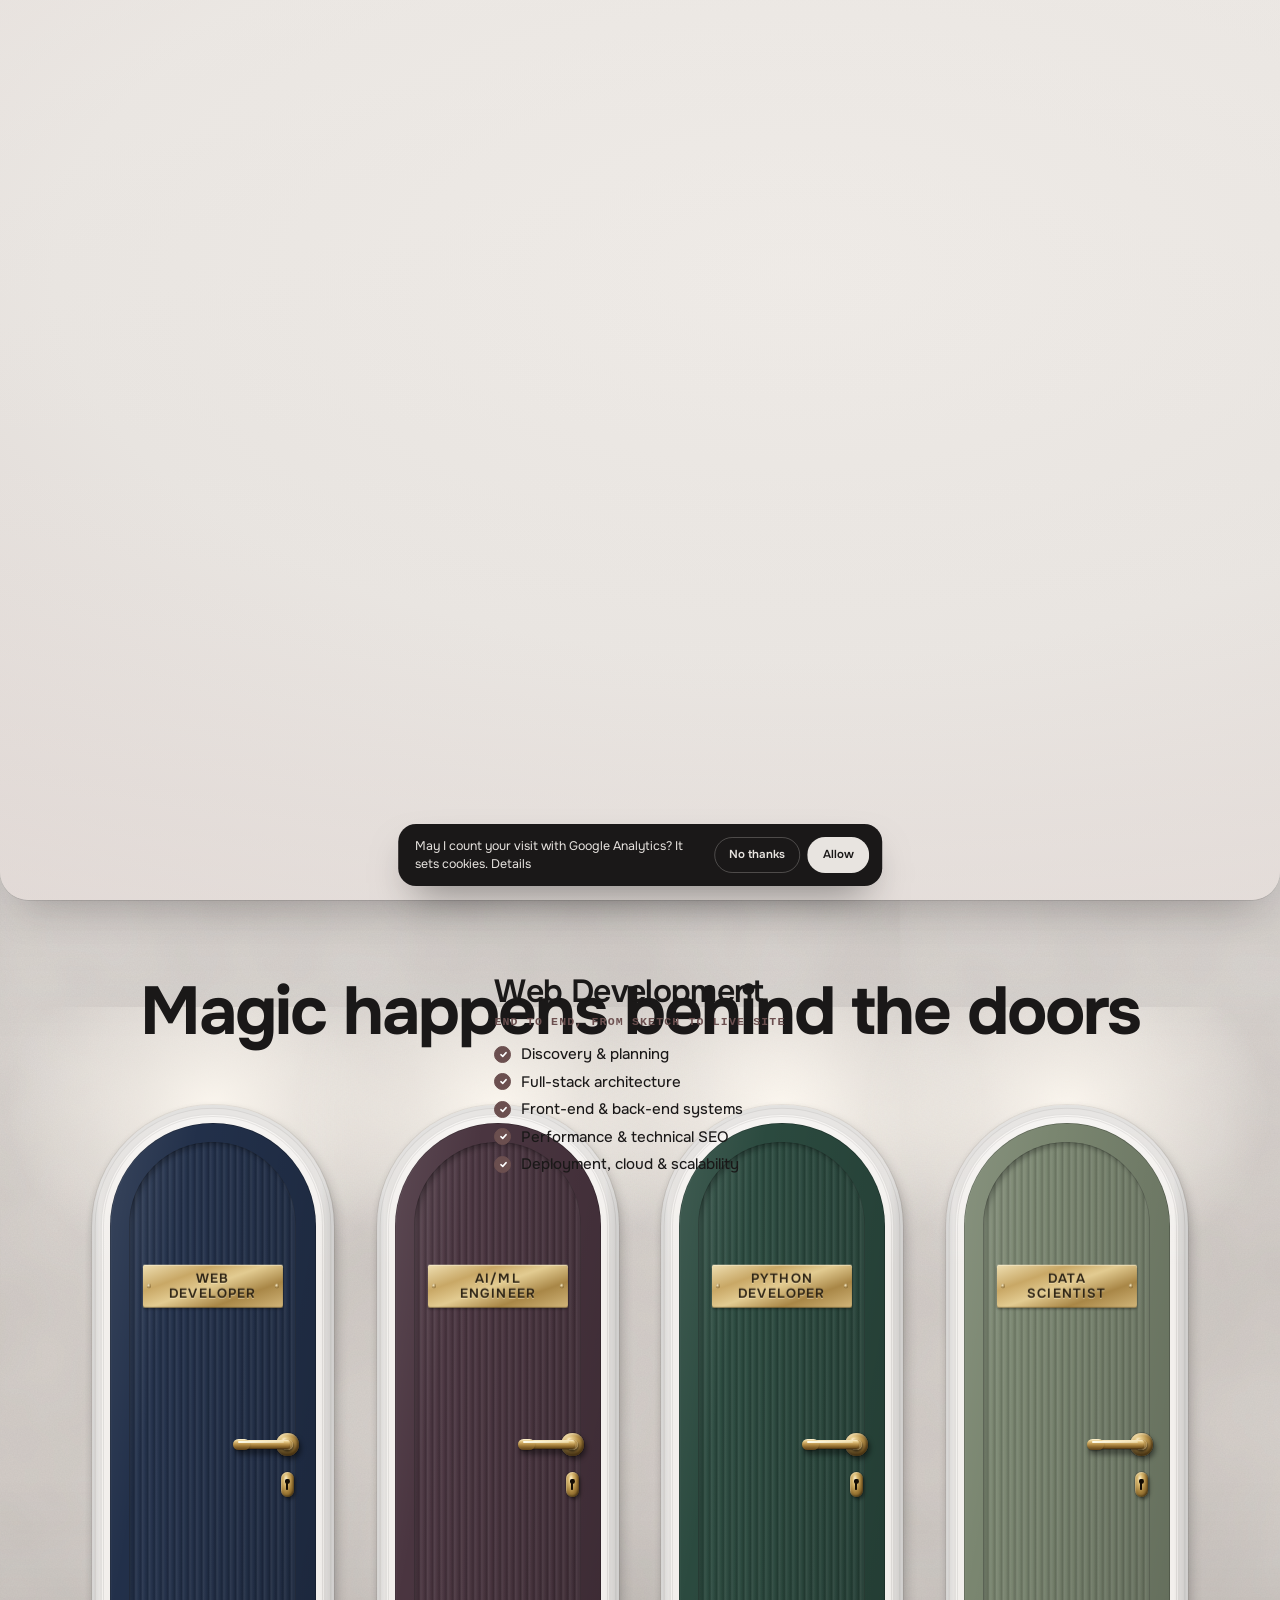
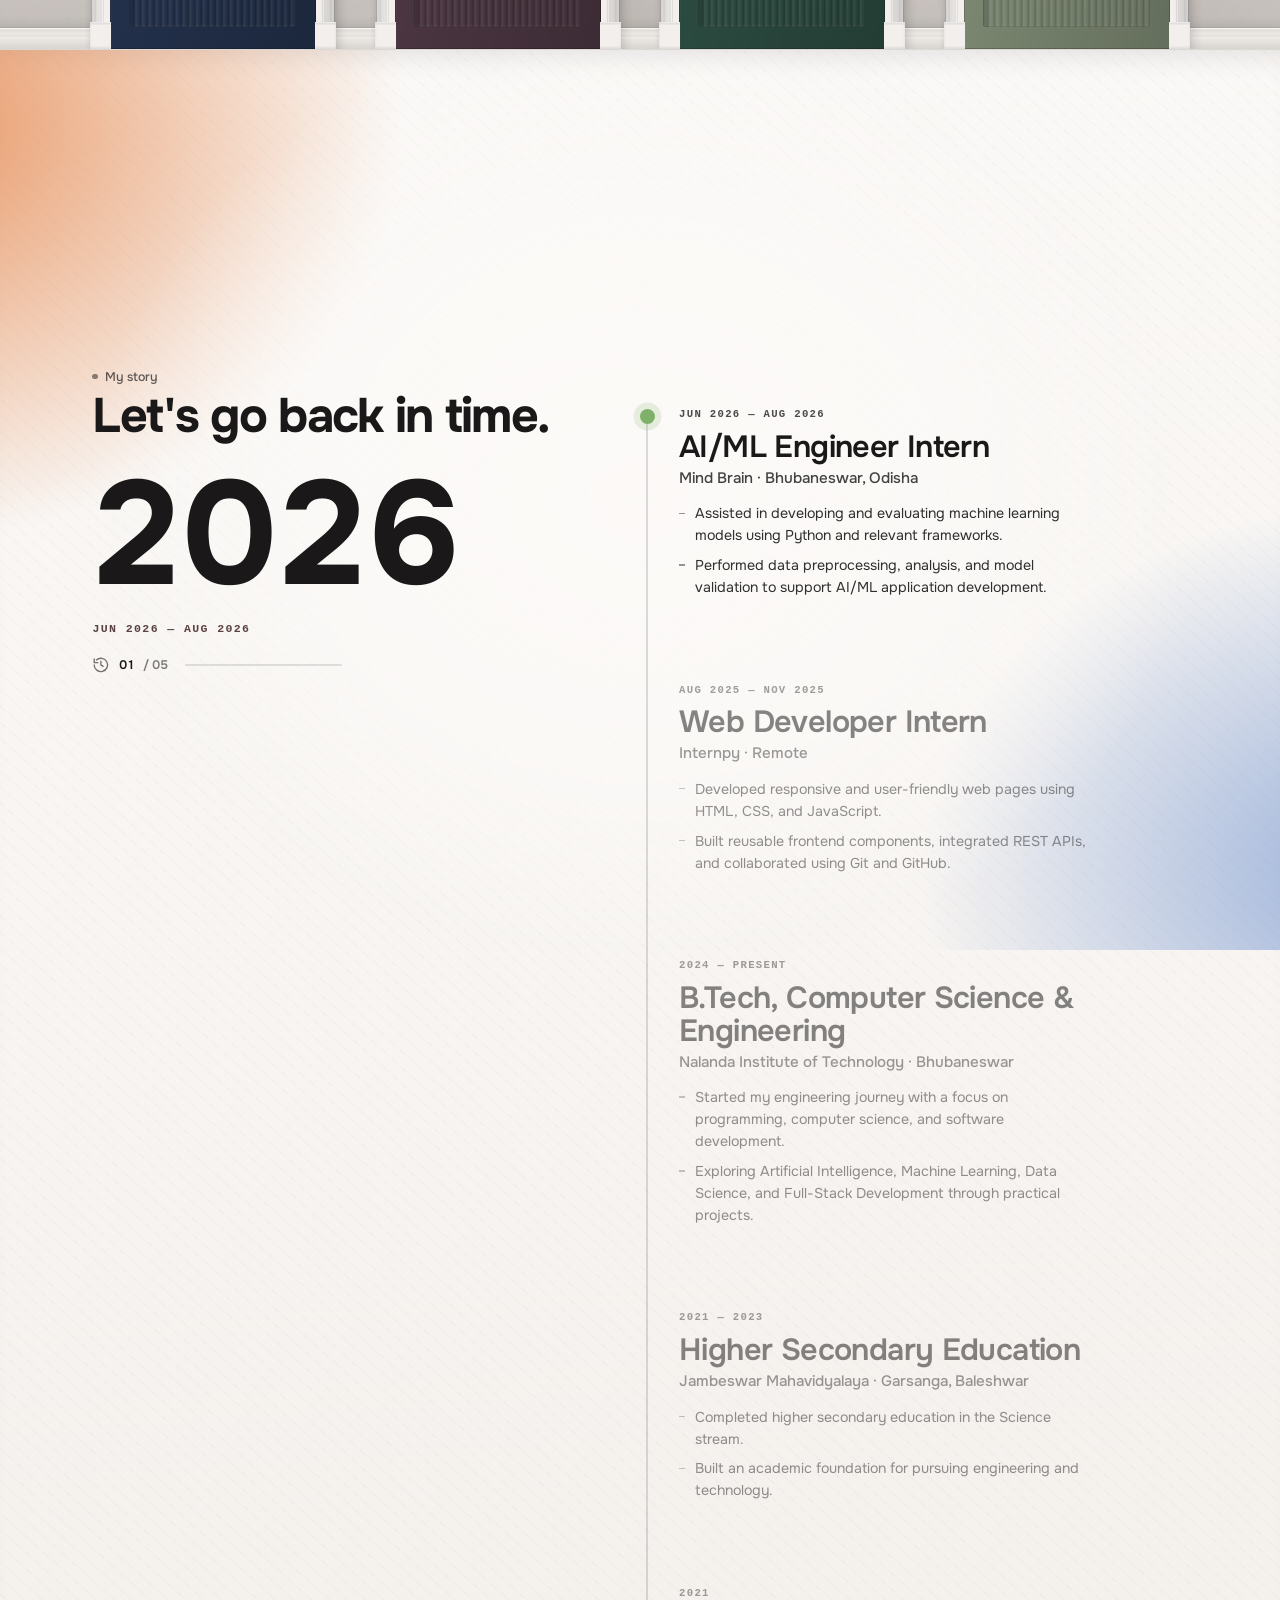
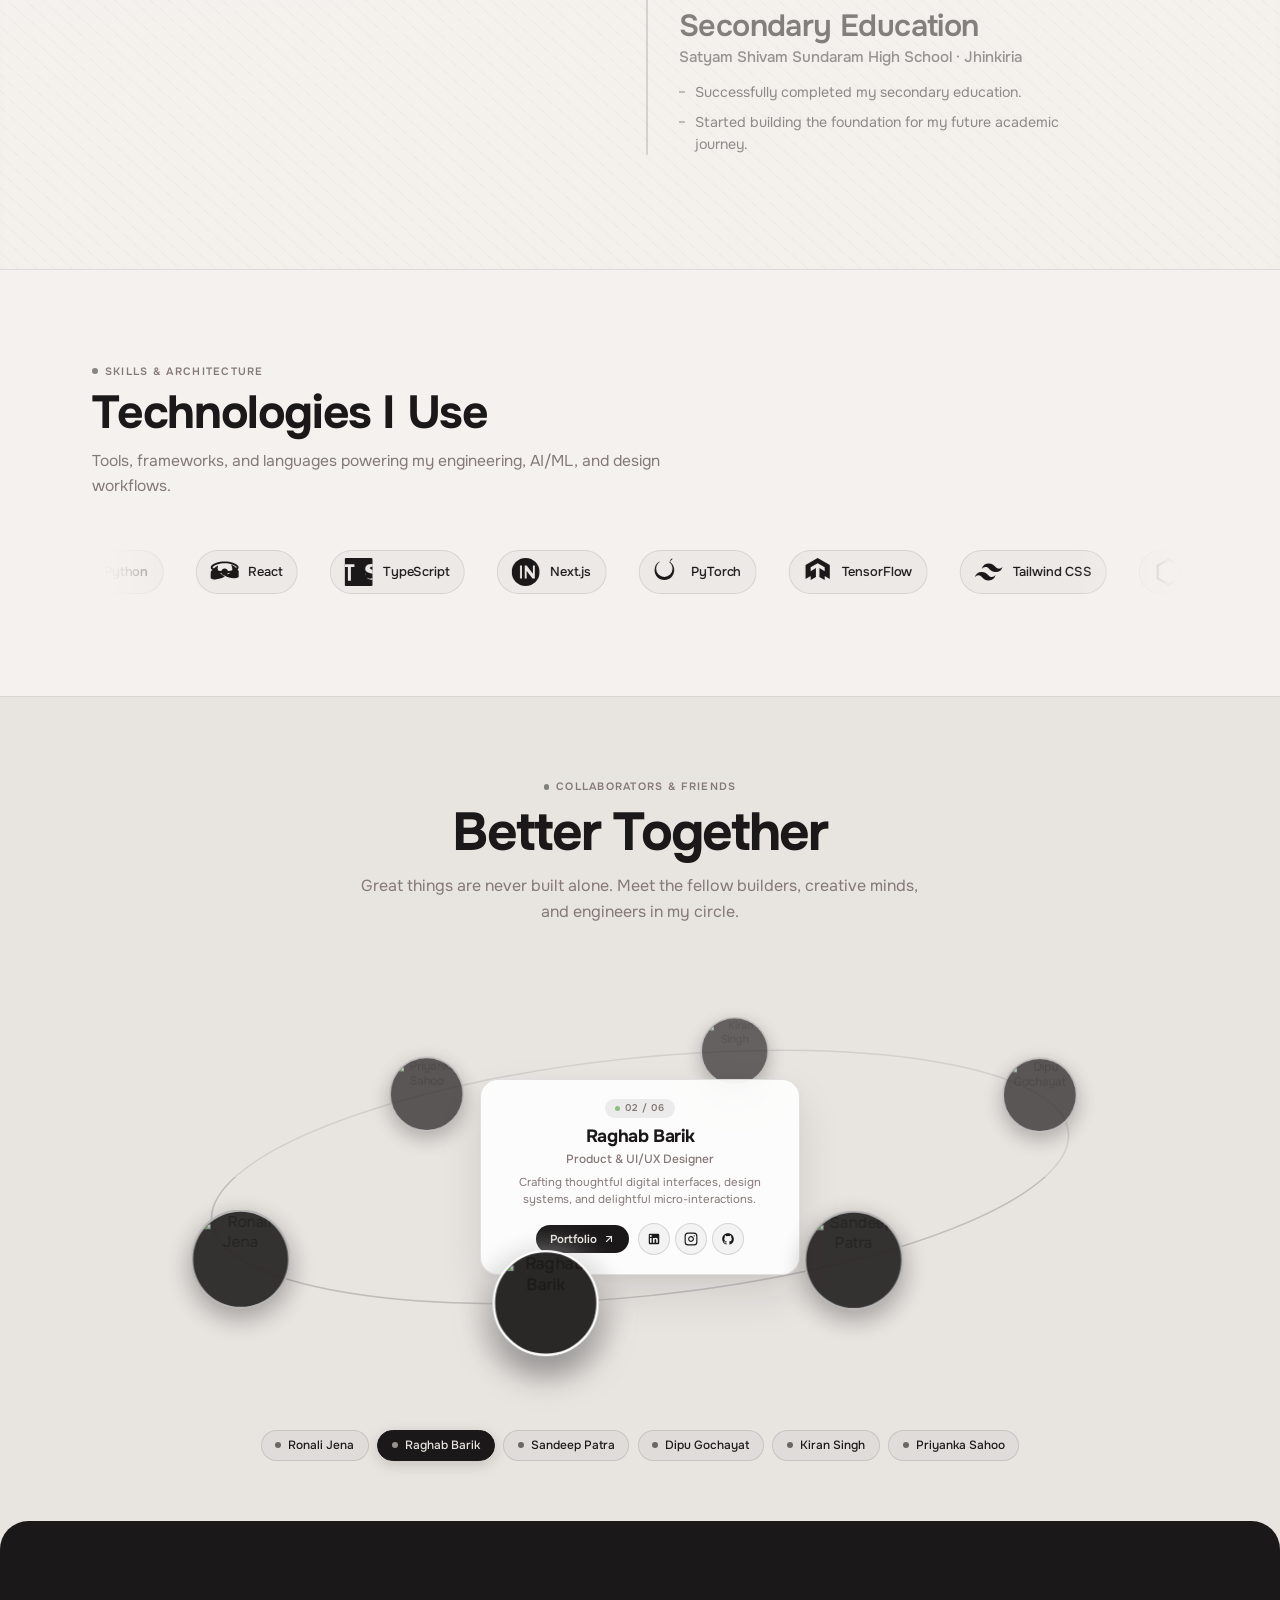
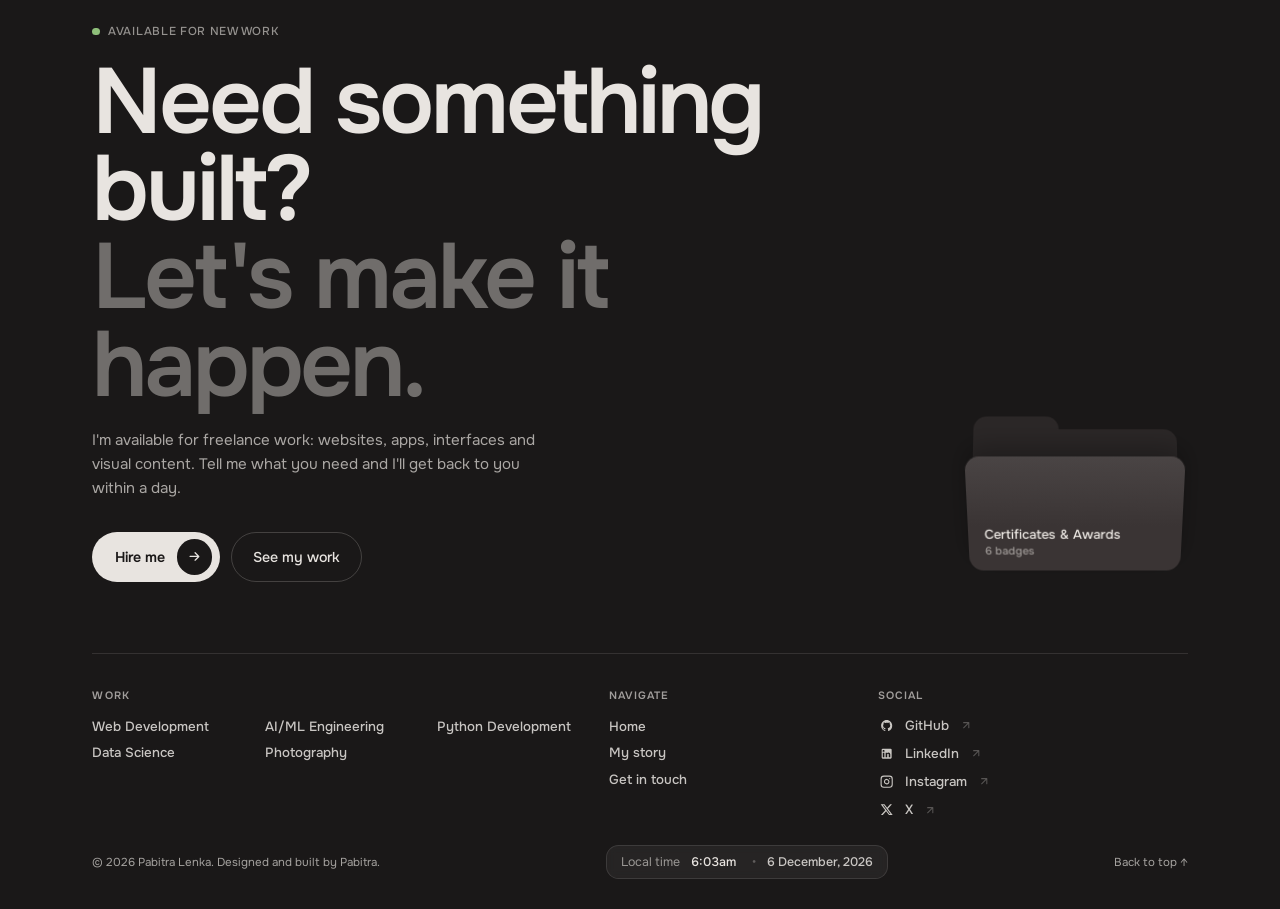
==== commit 77289d13: "feat(friends): replace X with Instagram in social links" ====
--- a/index.html
+++ b/index.html
@@ -3065,6 +3065,7 @@
     const SOCIAL_ICONS = {
       github: `<svg viewBox="0 0 24 24" width="14" height="14" fill="currentColor" aria-hidden="true"><path d="M12 2C6.477 2 2 6.484 2 12.017c0 4.425 2.865 8.18 6.839 9.504.5.092.682-.217.682-.483 0-.237-.008-.868-.013-1.703-2.782.605-3.369-1.343-3.369-1.343-.454-1.158-1.11-1.466-1.11-1.466-.908-.62.069-.608.069-.608 1.003.07 1.53 1.032 1.53 1.032.892 1.53 2.341 1.088 2.91.832.092-.647.35-1.088.636-1.338-2.22-.253-4.555-1.113-4.555-4.951 0-1.093.39-1.988 1.029-2.688-.103-.253-.446-1.272.098-2.65 0 0 .84-.27 2.75 1.026A9.564 9.564 0 0 1 12 6.844c.85.004 1.705.115 2.504.337 1.909-1.296 2.747-1.027 2.747-1.027.546 1.379.202 2.398.1 2.651.64.7 1.028 1.595 1.028 2.688 0 3.848-2.339 4.695-4.566 4.943.359.309.678.92.678 1.855 0 1.338-.012 2.419-.012 2.747 0 .268.18.58.688.482A10.019 10.019 0 0 0 22 12.017C22 6.484 17.522 2 12 2z"/></svg>`,
       linkedin: `<svg viewBox="0 0 24 24" width="14" height="14" fill="currentColor" aria-hidden="true"><path d="M19 3a2 2 0 0 1 2 2v14a2 2 0 0 1-2 2H5a2 2 0 0 1-2-2V5a2 2 0 0 1 2-2h14m-.5 15.5v-5.3a3.26 3.26 0 0 0-3.26-3.26c-.85 0-1.84.52-2.28 1.3v-1.11h-2.79v8.37h2.79v-4.93c0-.77.62-1.4 1.39-1.4a1.4 1.4 0 0 1 1.4 1.4v4.93h2.75M6.46 8.76c.97 0 1.76-.79 1.76-1.76s-.79-1.76-1.76-1.76-1.76.79-1.76 1.76.79 1.76 1.76 1.76m1.4 9.74v-8.37H5.06v8.37z"/></svg>`,
+      instagram: `<svg viewBox="0 0 24 24" width="14" height="14" fill="none" stroke="currentColor" stroke-width="2" stroke-linecap="round" stroke-linejoin="round" aria-hidden="true"><rect x="2" y="2" width="20" height="20" rx="5" ry="5"/><path d="M16 11.37A4 4 0 1 1 12.63 8 4 4 0 0 1 16 11.37z"/><line x1="17.5" y1="6.5" x2="17.51" y2="6.5"/></svg>`,
       x: `<svg viewBox="0 0 24 24" width="14" height="14" fill="currentColor" aria-hidden="true"><path d="M18.244 2.25h3.308l-7.227 8.26 8.502 11.24H16.17l-5.214-6.817L4.99 21.75H1.68l7.73-8.835L1.254 2.25H8.08l4.713 6.231zm-1.161 17.52h1.833L7.084 4.126H5.117z"/></svg>`,
       dribbble: `<svg viewBox="0 0 24 24" width="14" height="14" fill="currentColor" aria-hidden="true"><path d="M12 0C5.372 0 0 5.372 0 12c0 6.626 5.372 12 12 12 6.626 0 12-5.374 12-12 0-6.628-5.374-12-12-12zm7.95 5.568a10.024 10.024 0 0 1 2.062 6.002c-.378-.06-.776-.1-1.189-.1-2.072 0-3.993.818-5.419 2.148-.288-.636-.612-1.284-.972-1.92 3.036-1.428 5.09-3.792 5.518-6.13zm-7.95-3.57a9.986 9.986 0 0 1 5.922 1.942c-.394 2.088-2.22 4.22-4.99 5.52-1.248-2.316-2.244-4.524-2.856-6.42A9.972 9.972 0 0 1 12 1.998zm-3.948.888c.6 1.836 1.56 3.972 2.76 6.228-3.9 1.152-7.512 1.284-8.82 1.284a10.06 10.06 0 0 1 6.06-7.512zM1.998 12c0-.204.012-.408.036-.612 1.488 0 5.484-.156 9.696-1.44.396.696.756 1.404 1.08 2.112-4.224 2.172-6.504 6.036-6.852 6.672A9.96 9.96 0 0 1 1.998 12zm8.016 9.984a9.984 9.984 0 0 1-5.064-2.352c.384-.66 2.376-4.08 6.324-6.156 1.152 2.82 1.932 5.64 2.22 7.74a9.972 9.972 0 0 1-3.48.768zm5.544-1.32c-.276-1.932-.996-4.572-2.064-7.224 1.344-1.164 3.048-1.872 4.908-1.872.432 0 .84.036 1.236.096a10.016 10.016 0 0 1-4.08 9z"/></svg>`
     };
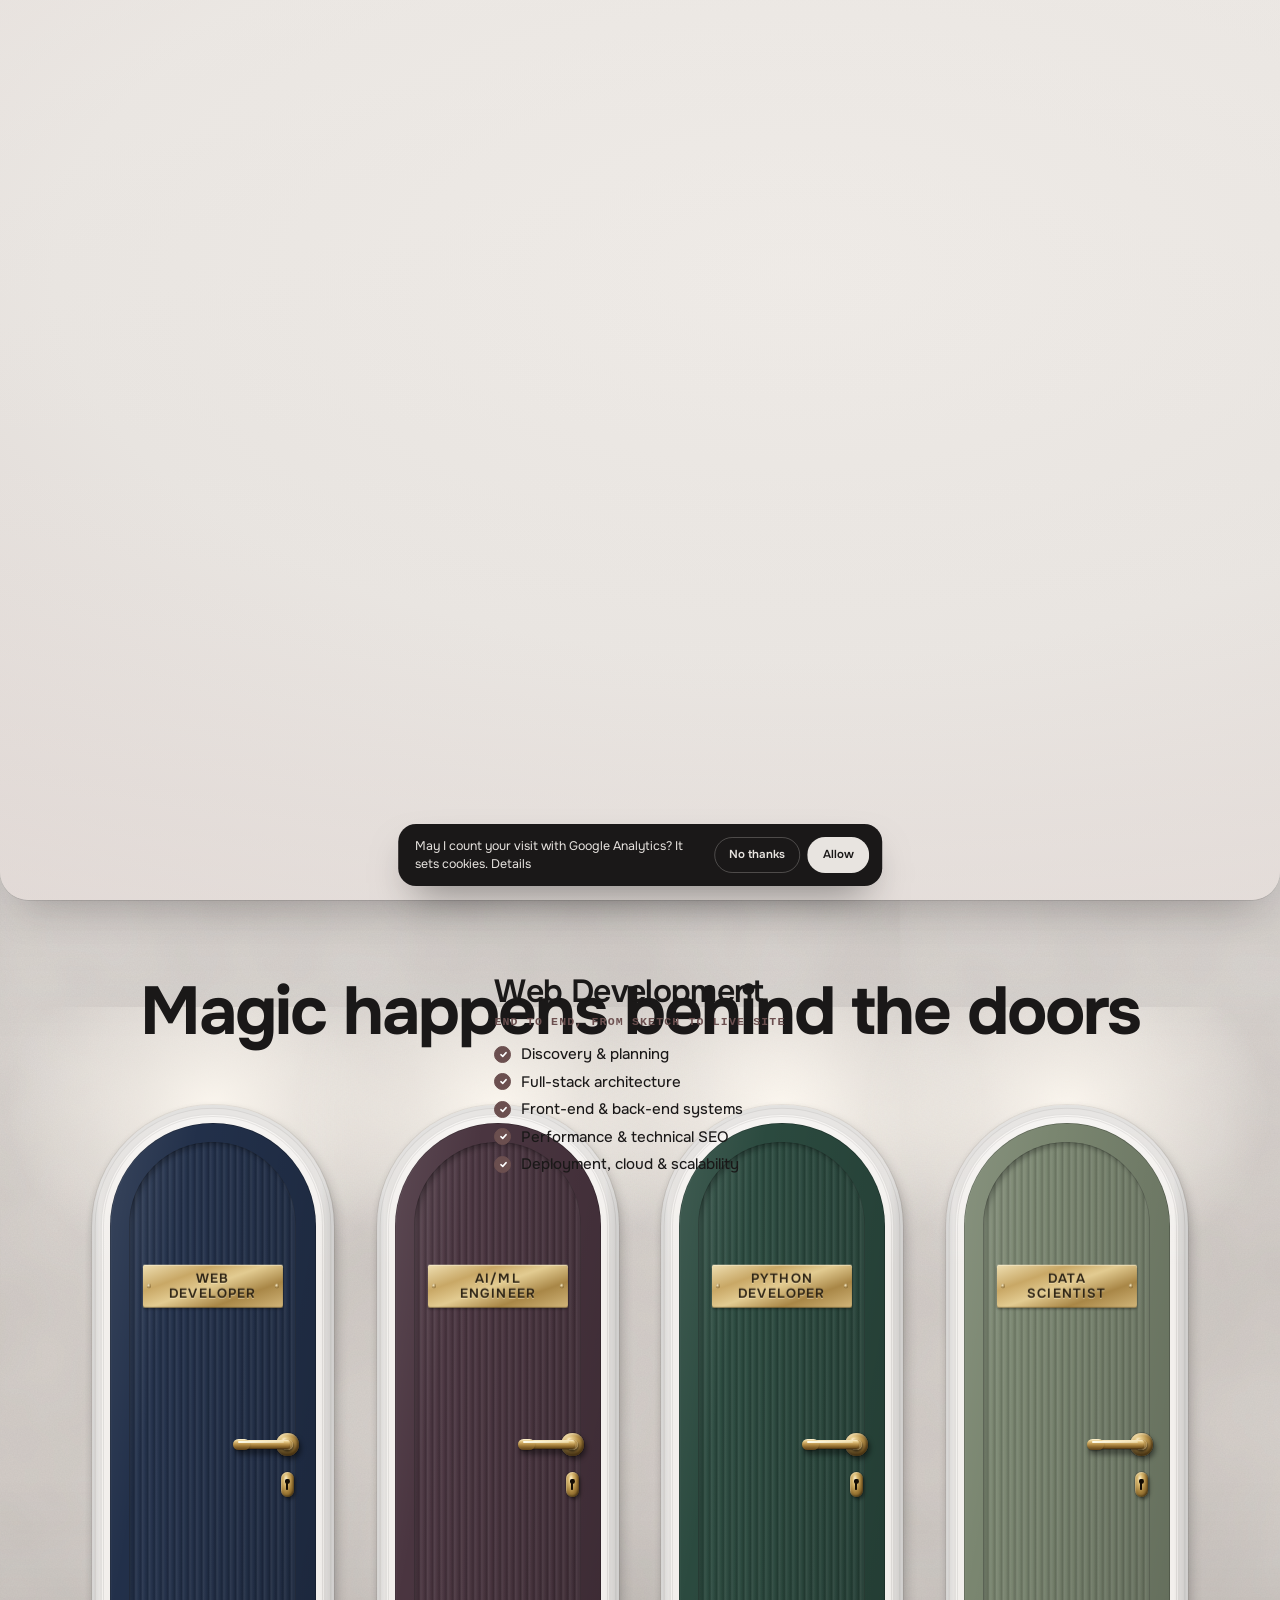
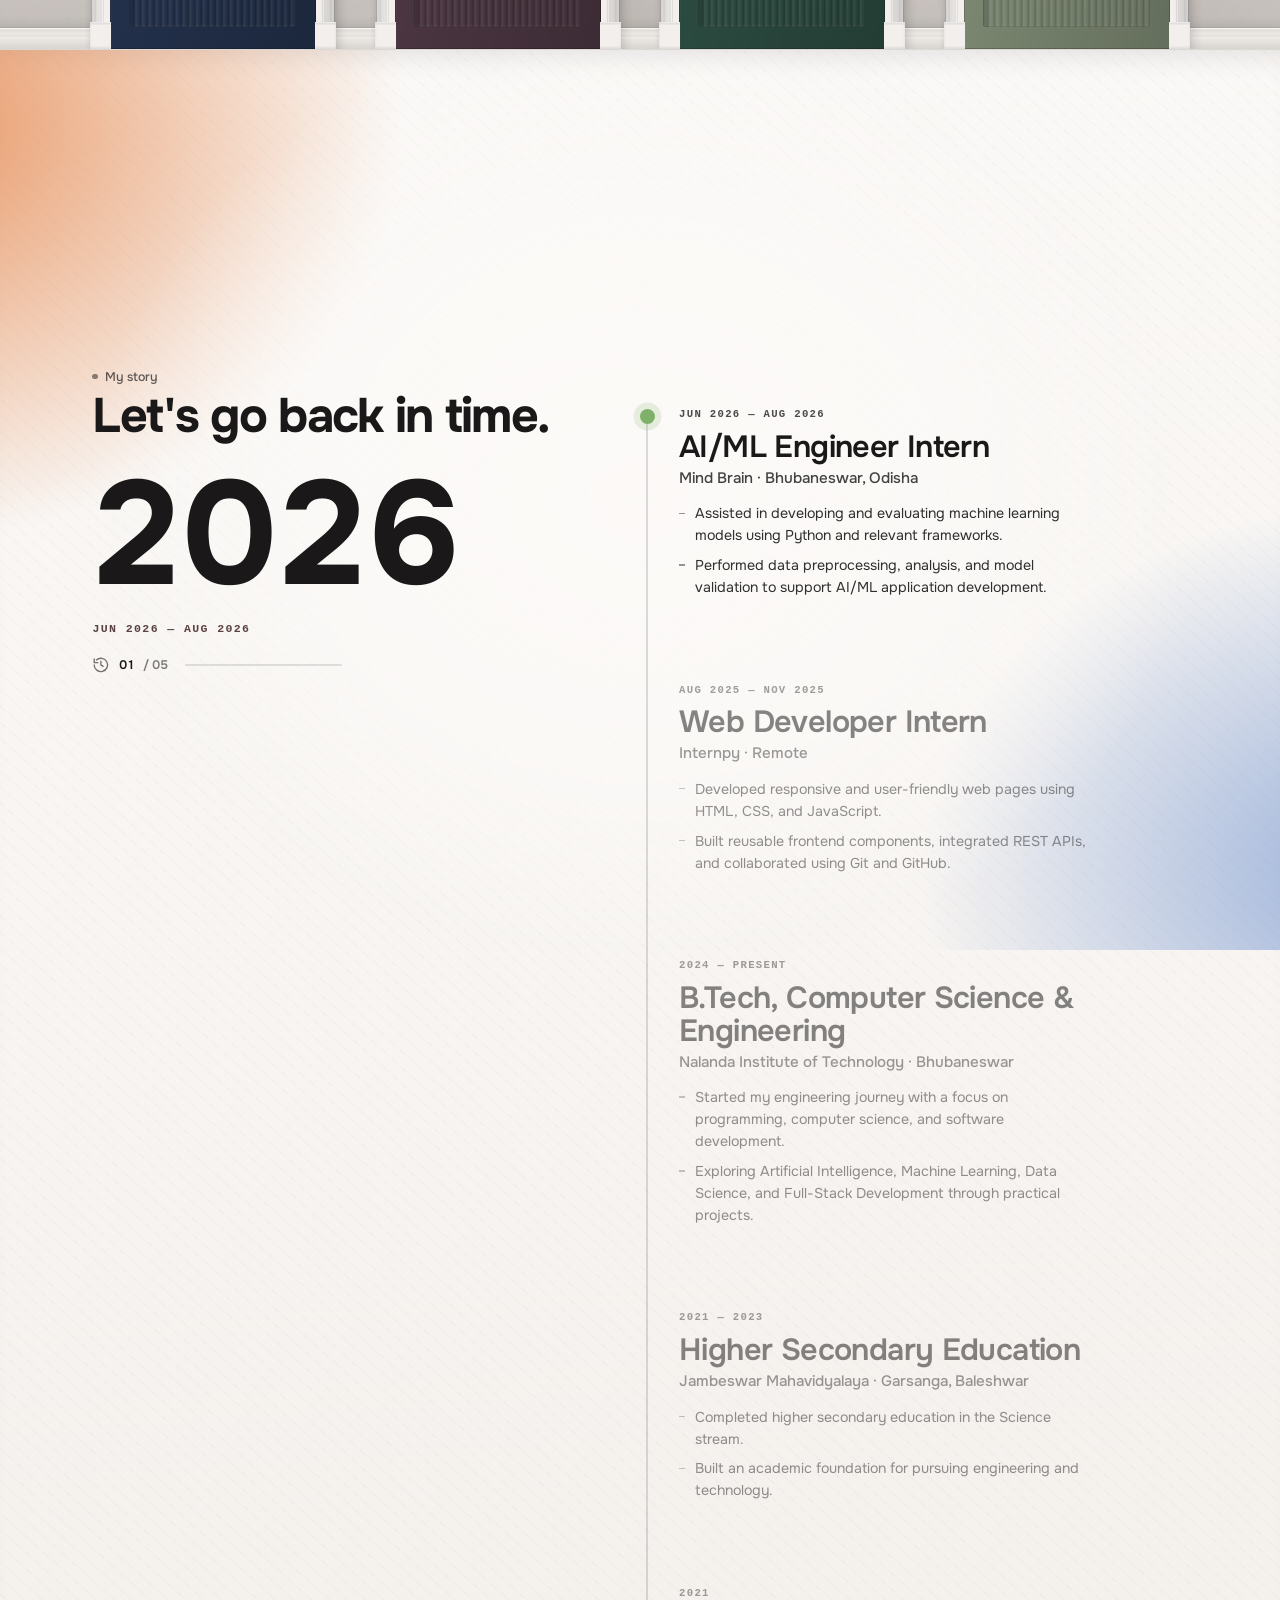
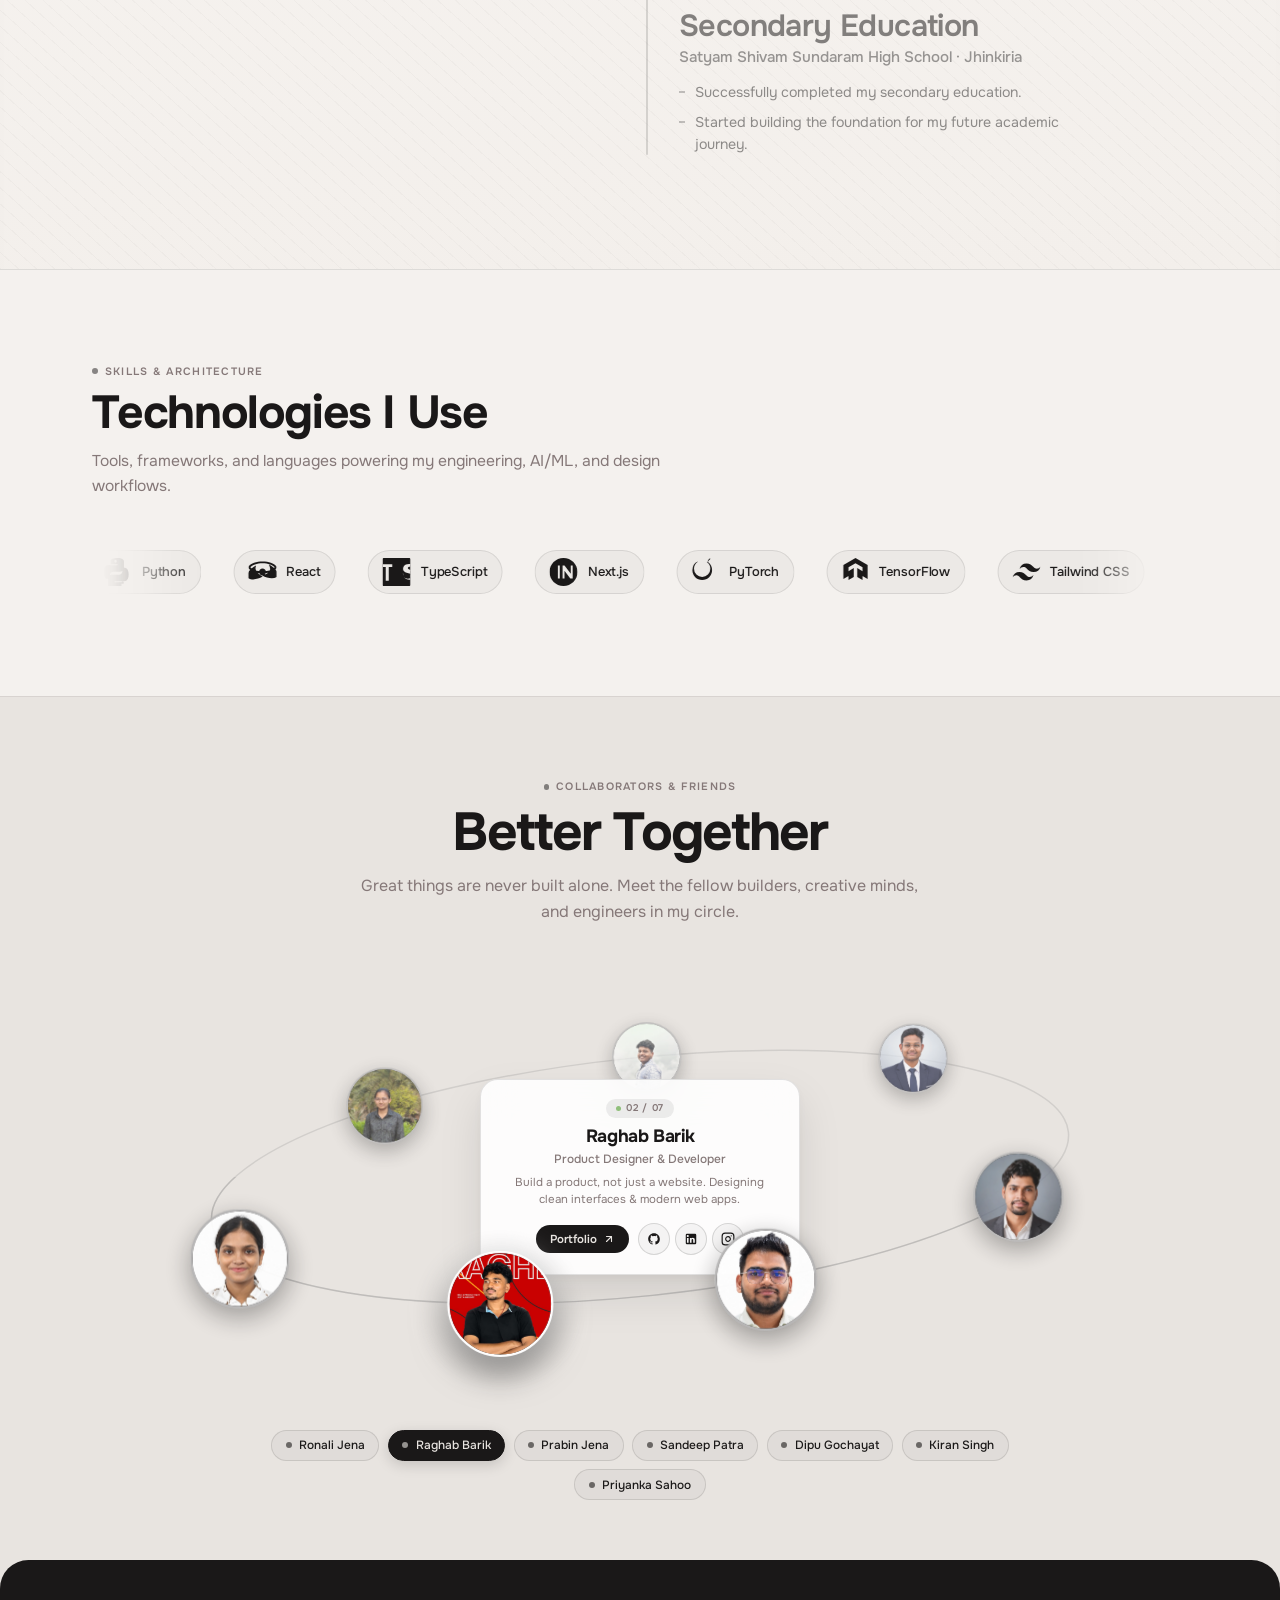
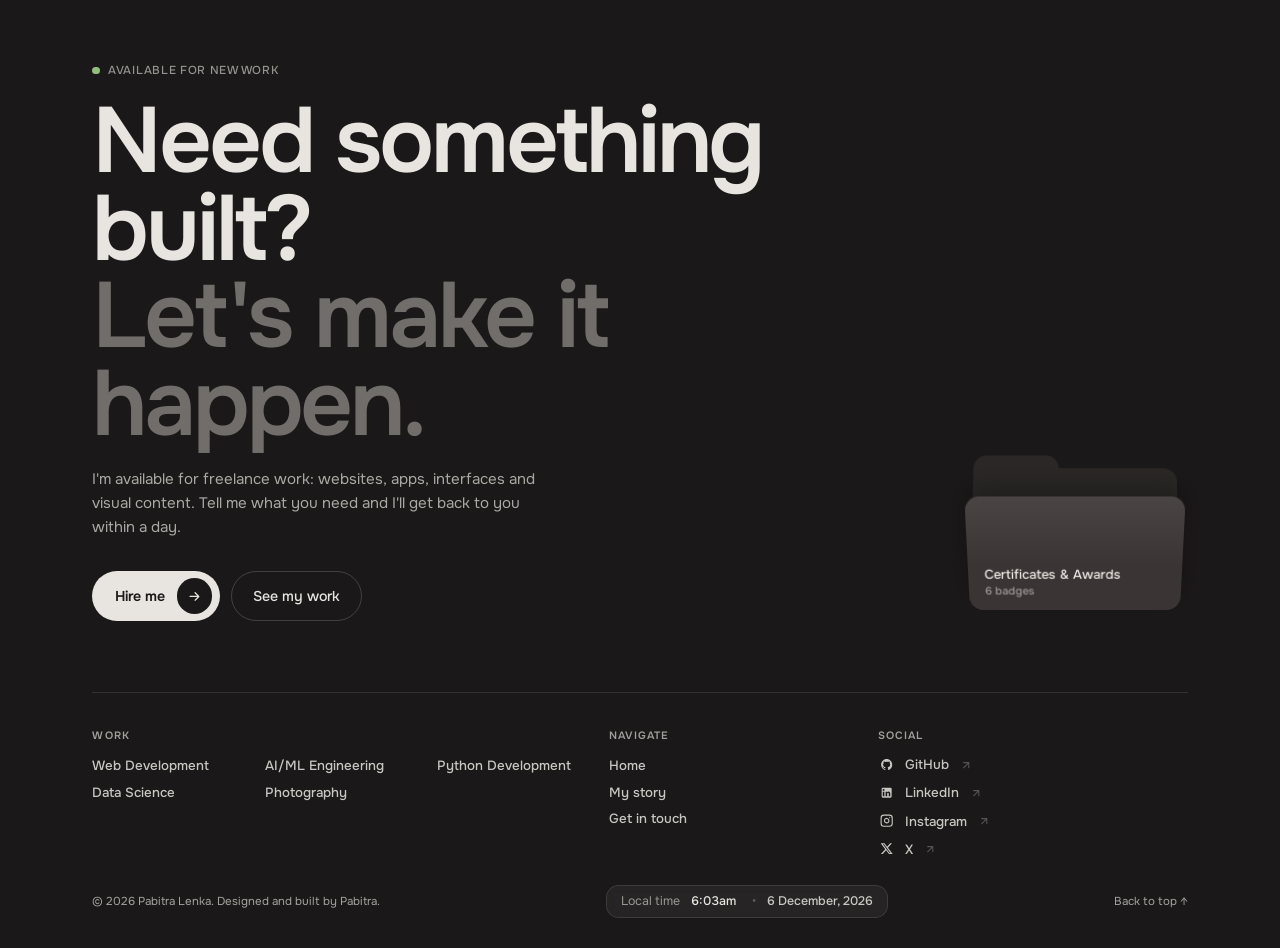
==== commit a16ec34c: "style(cord): move pull rope to the right of the page" ====
--- a/index.html
+++ b/index.html
@@ -2058,13 +2058,13 @@
     H = Math.round(L + EXT_MAX + 170);
     wrap.style.height = H + 'px';
     const btn = document.querySelector('.hdr__contact');
-    if (btn && btn.offsetWidth && vw >= 1200){
-      // hang to the left of the 'Get in touch' button, so the button sits right to the pull rope
-      offset = (vw - btn.getBoundingClientRect().left) + 2.2 * rem;
-    } else if (btn && btn.offsetWidth && vw < 1200){
+    if (vw >= 1024){
+      // hang on the right side of the page (to the right of 'Get in touch')
+      offset = 3.0 * rem;
+    } else if (btn && btn.offsetWidth && vw < 1024){
       offset = (vw - btn.getBoundingClientRect().left) + 1.8 * rem;
     } else {
-      offset = 2.4 * rem;
+      offset = 3.0 * rem;
     }
     W = Math.min(vw, Math.max(340, Math.ceil(offset + 80)));
     wrap.style.width = W + 'px';
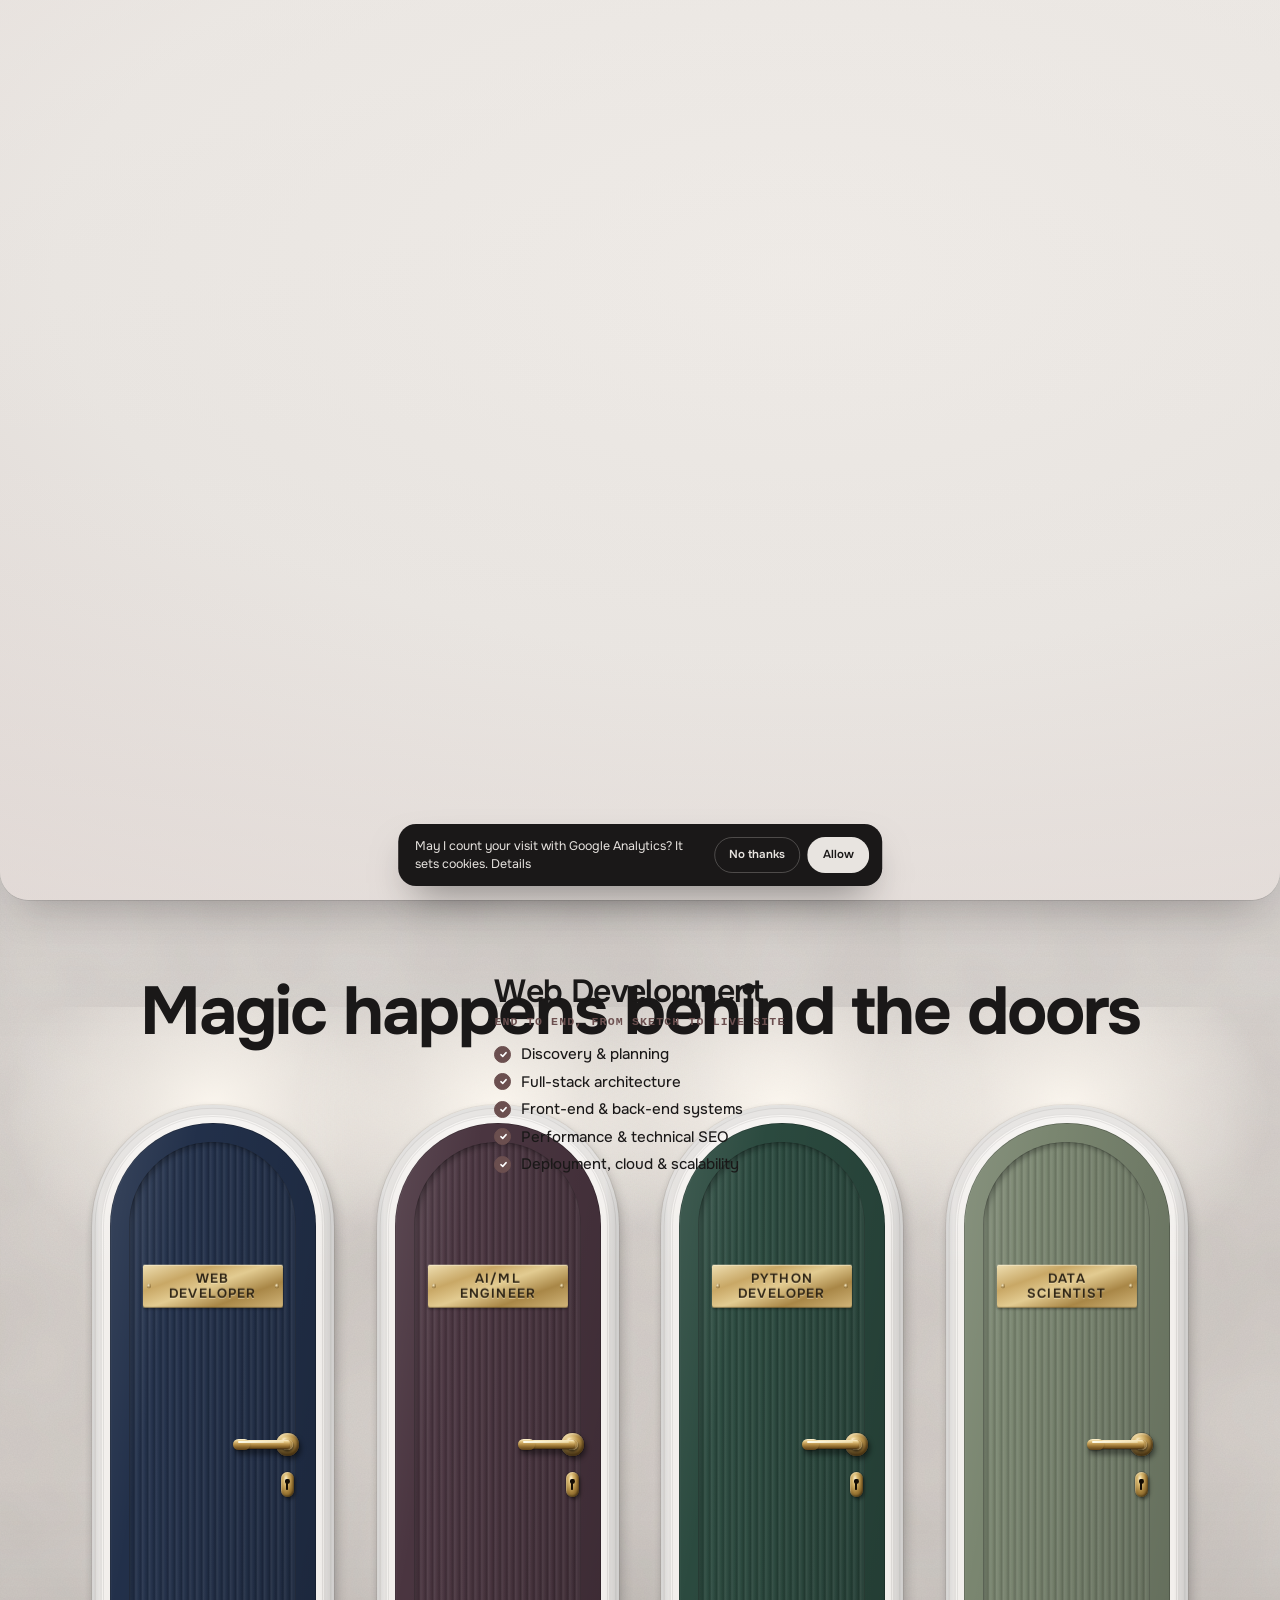
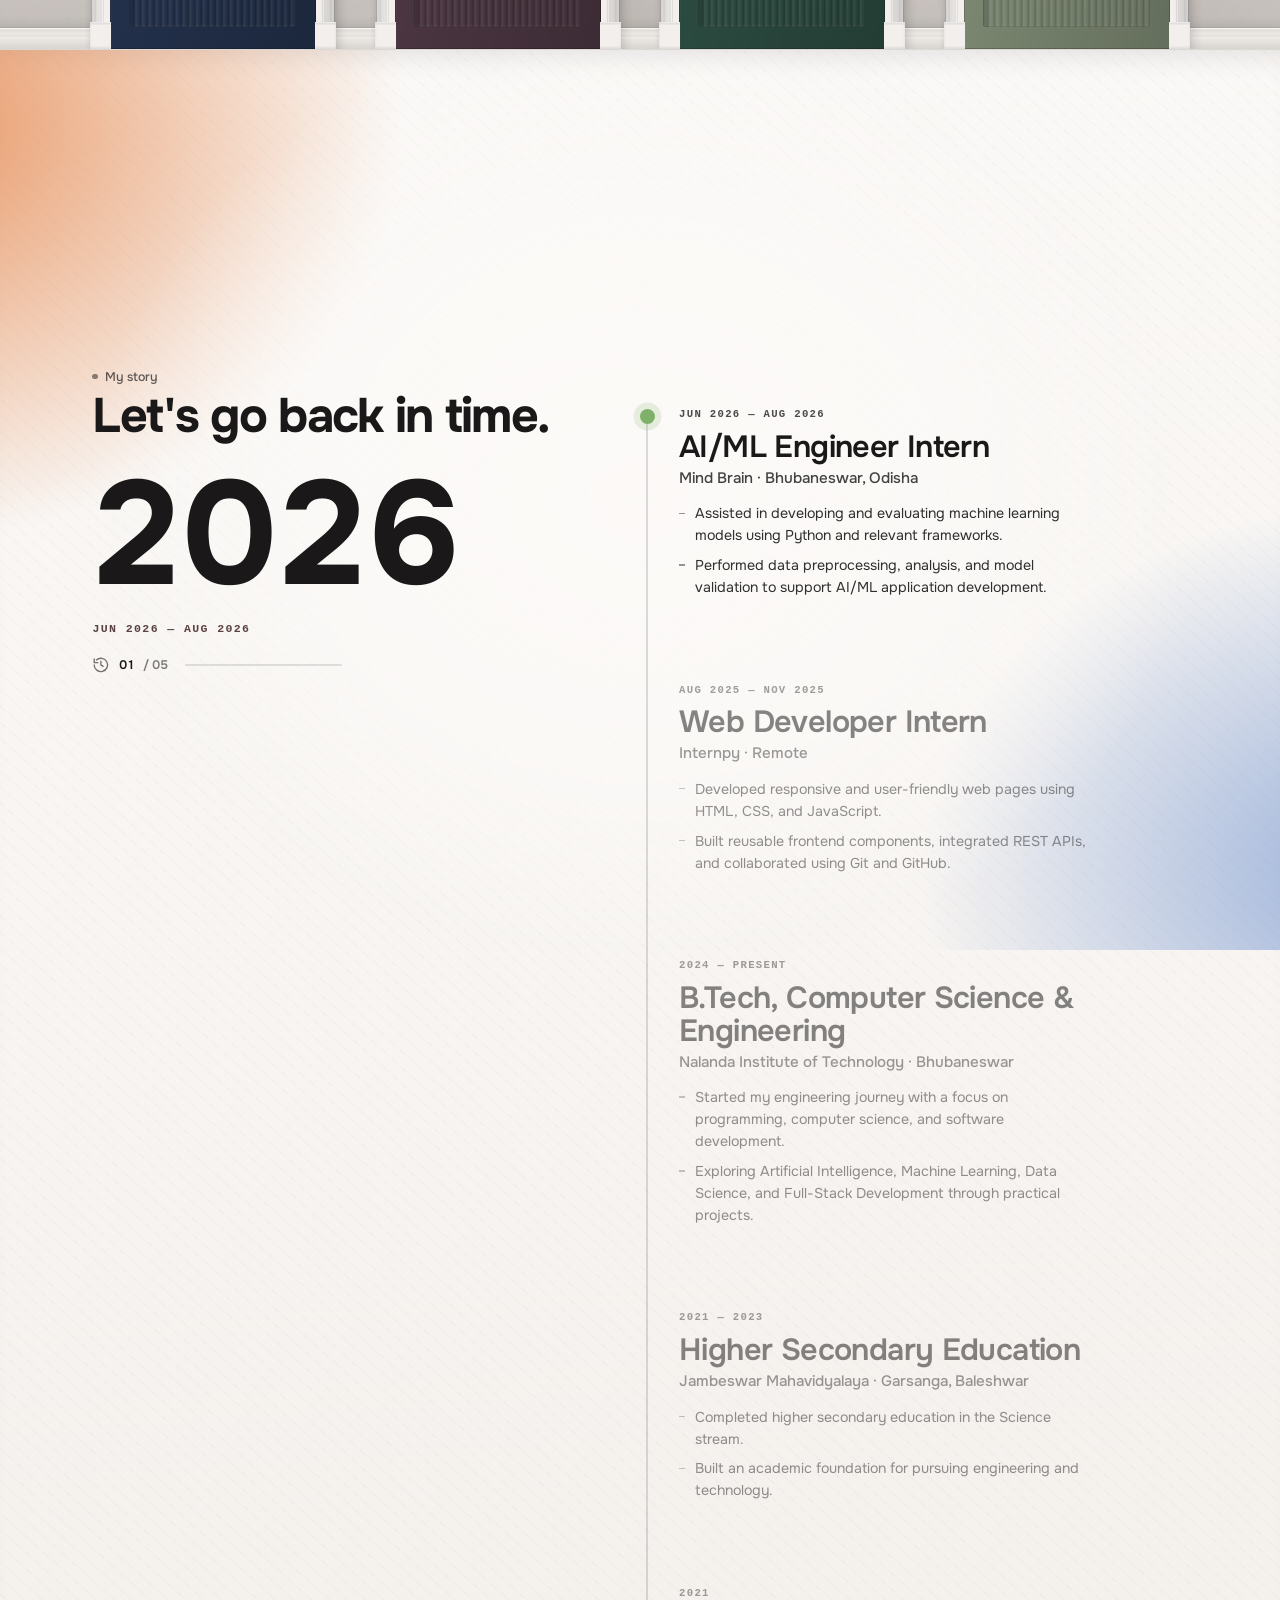
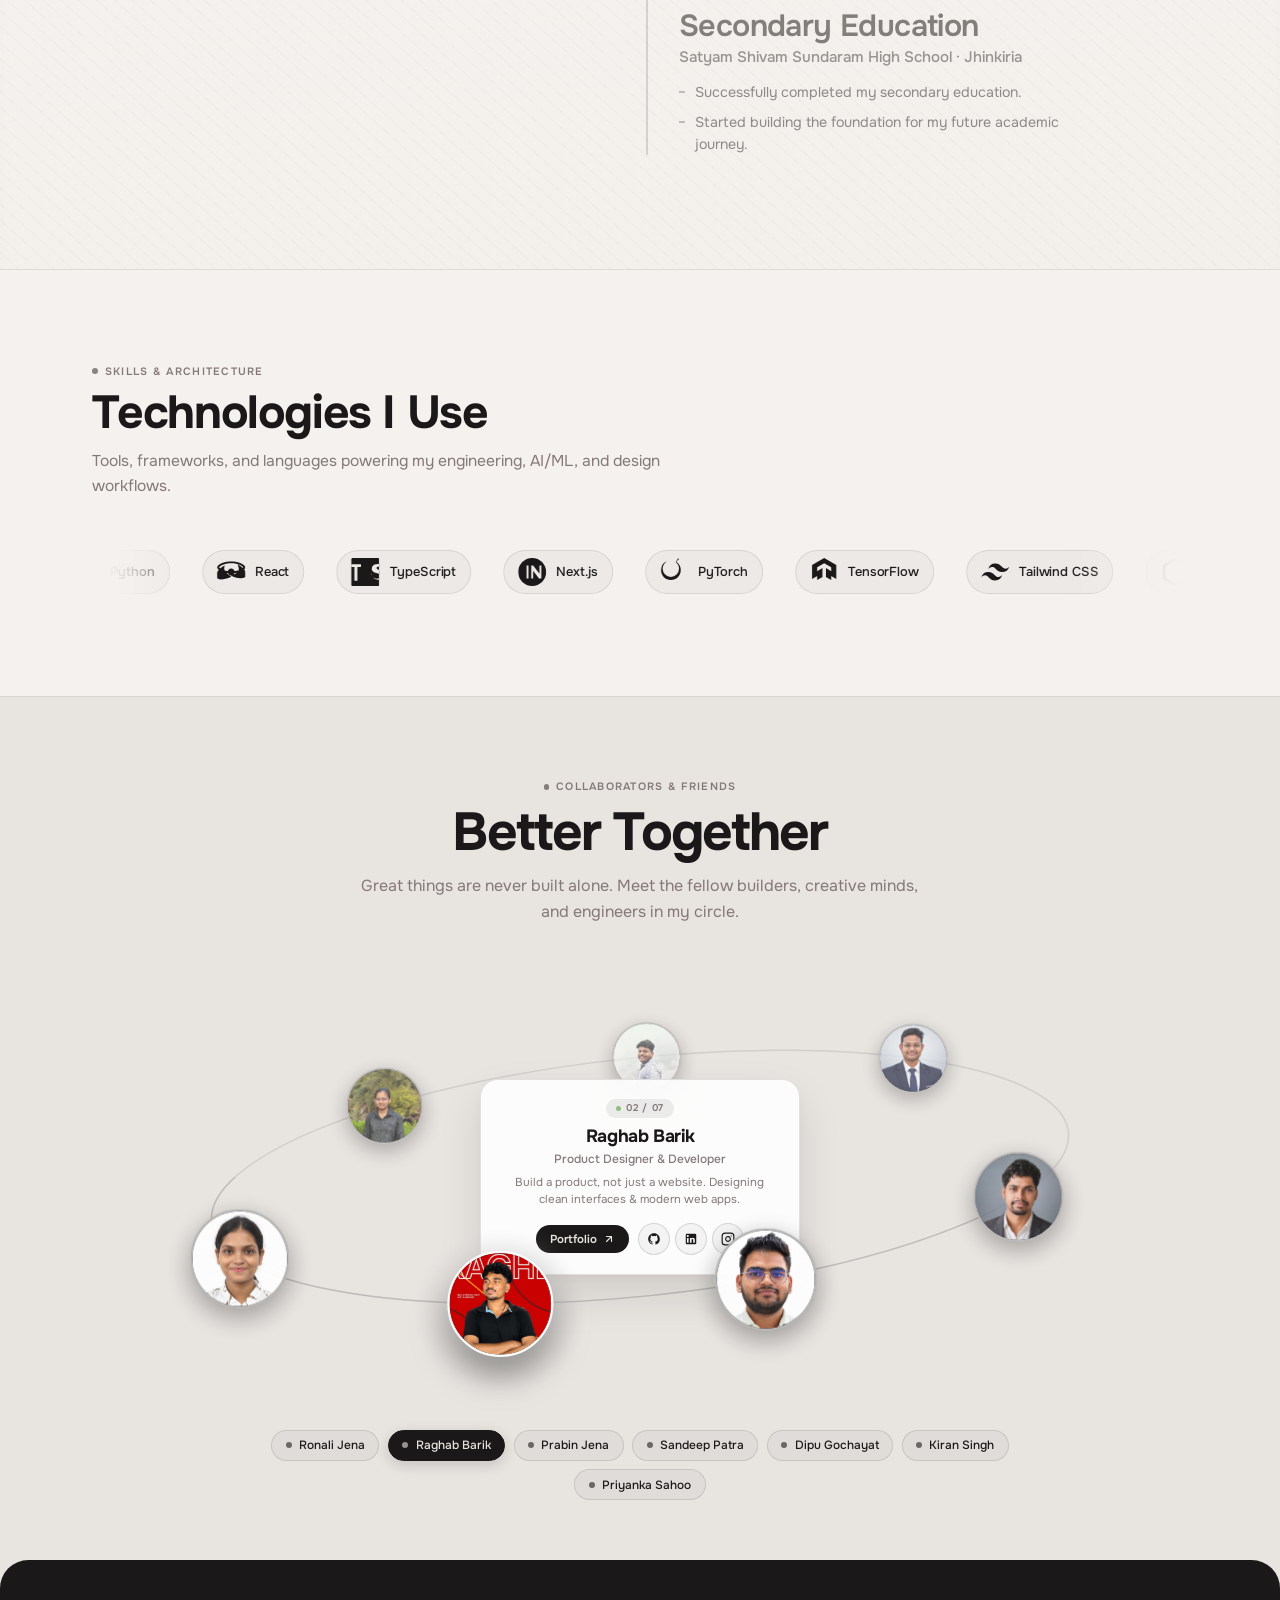
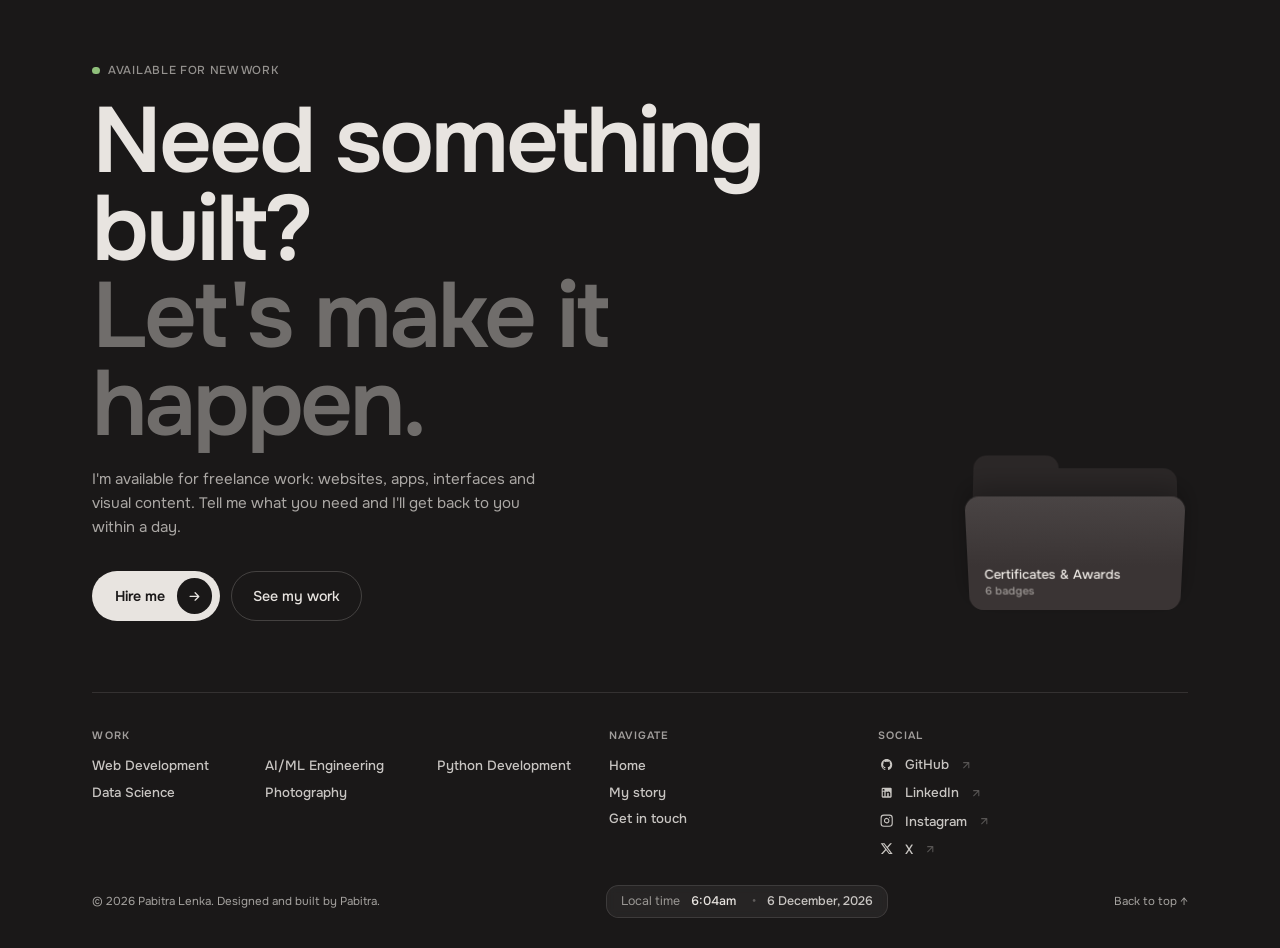
==== commit a7abf9c3: "fix(photographer): bust browser cache with unique shot-XX paths and version query" ====
--- a/index.html
+++ b/index.html
@@ -2460,7 +2460,7 @@
   function loadRoom(i){
     if (frames[i]) return;
     const f = document.createElement('iframe');
-    f.src = ROUTES[i] + '?embed';
+    f.src = ROUTES[i] + '?embed&v=20261115';
     f.title = TITLES[i];
     f.tabIndex = -1;
     f.addEventListener('load', () => { ready[i] = true; if (i === cur) frameReady = true; f.contentWindow?.postMessage({ wall: 'mode', mode: root.dataset.mode === 'dark' ? 'dark' : 'light' }, location.origin === 'null' ? '*' : location.origin); }, { once: true });
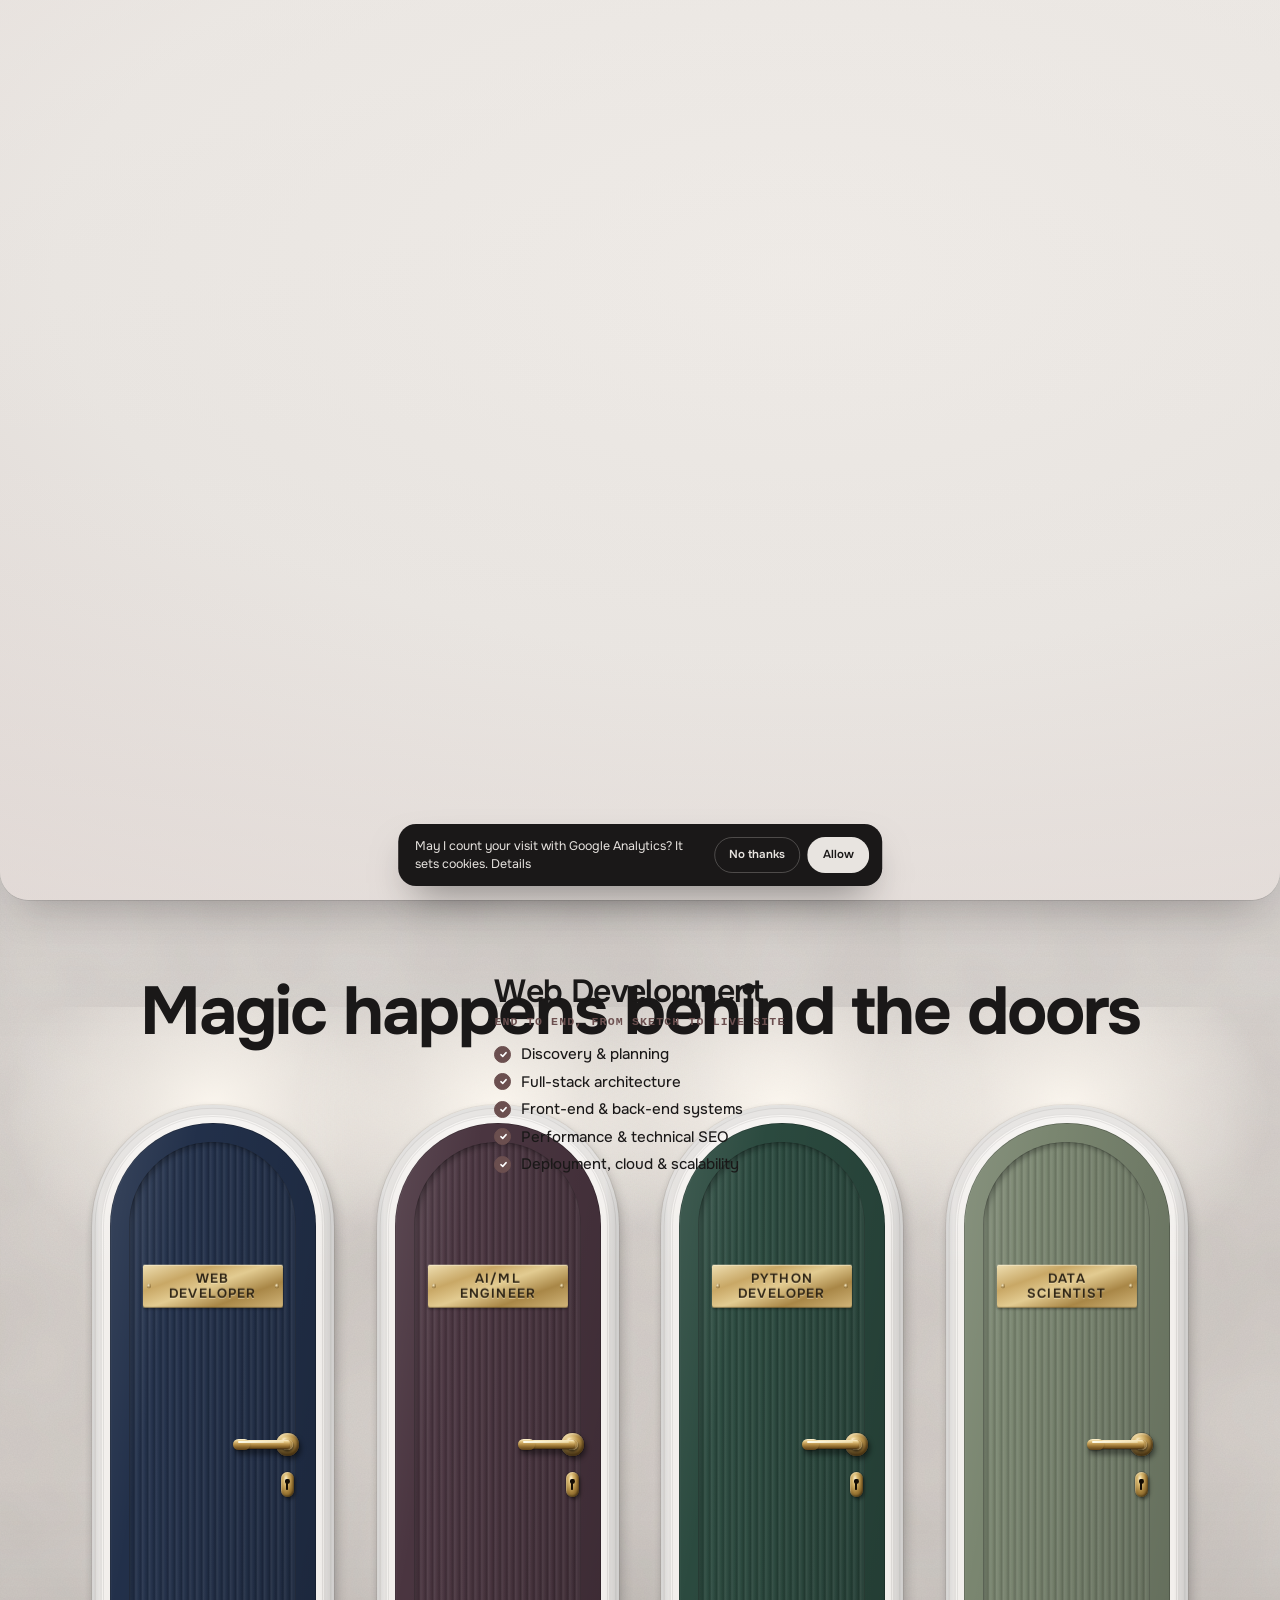
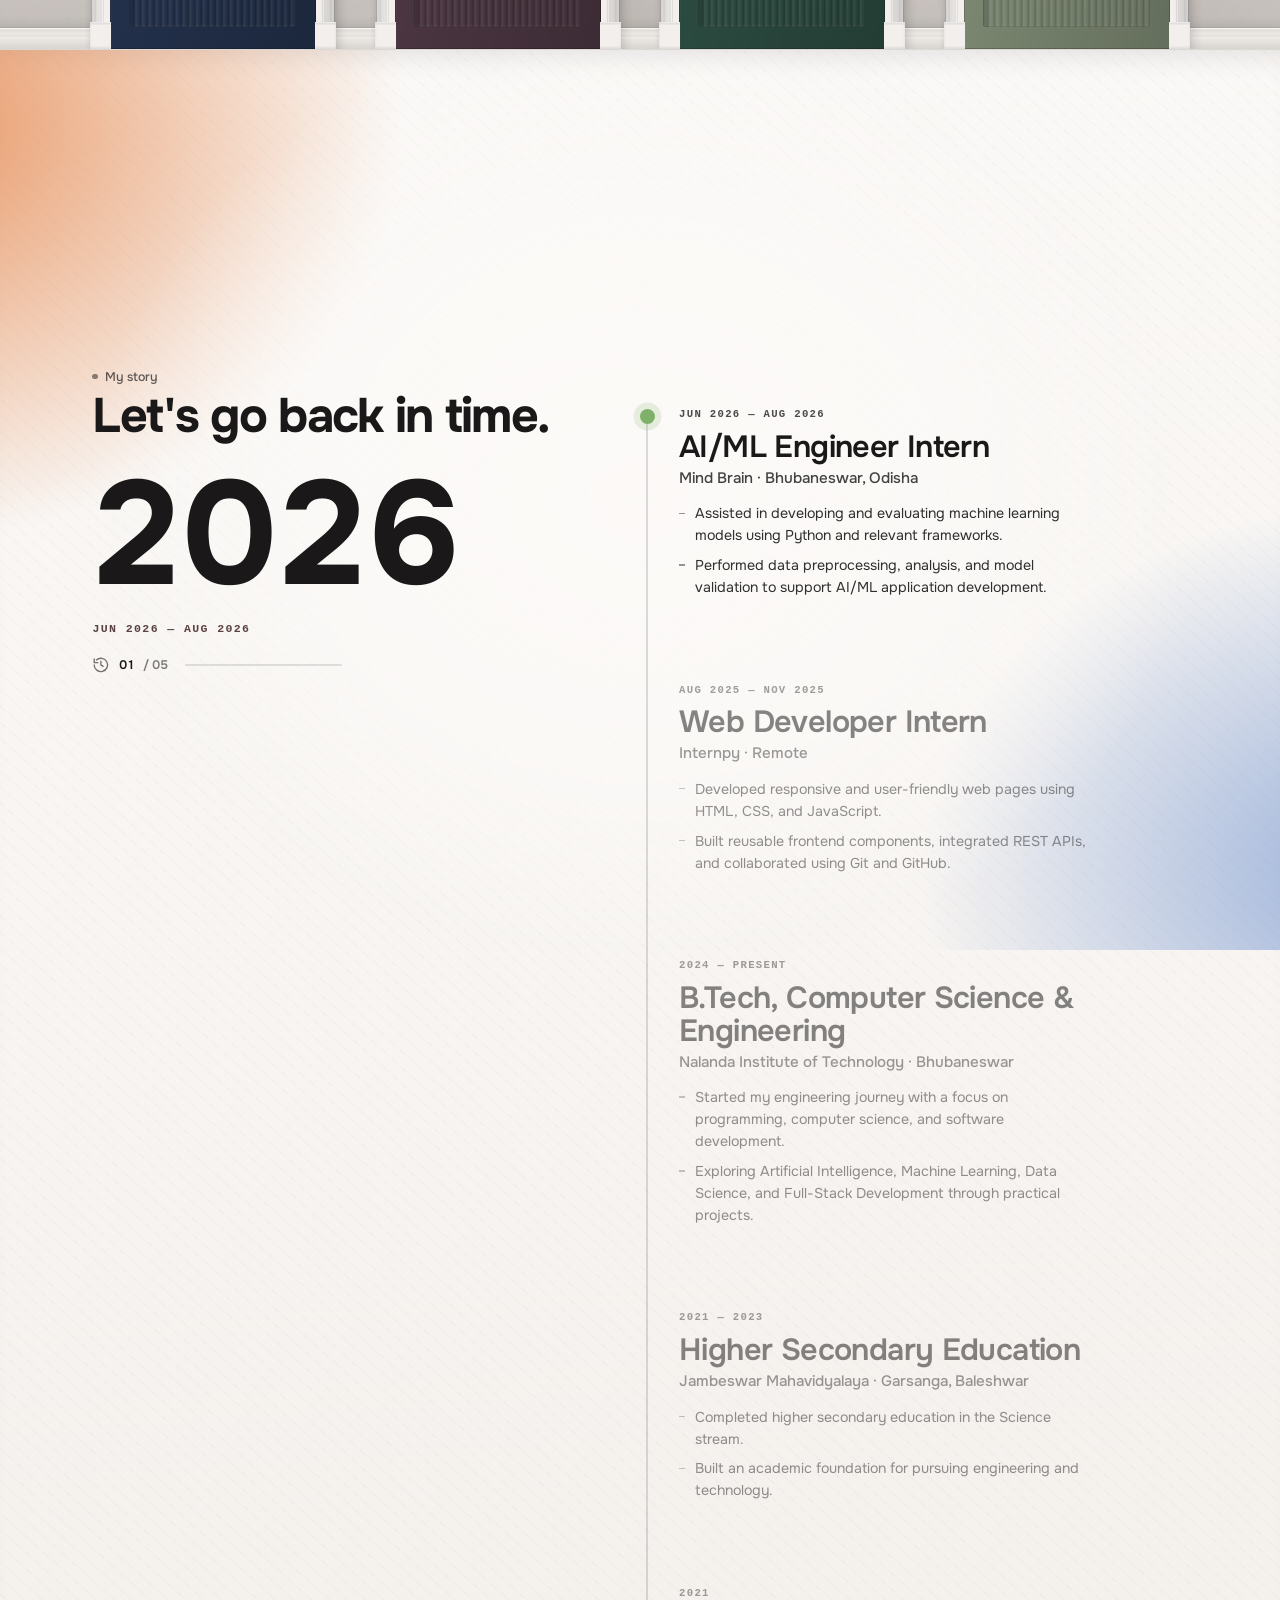
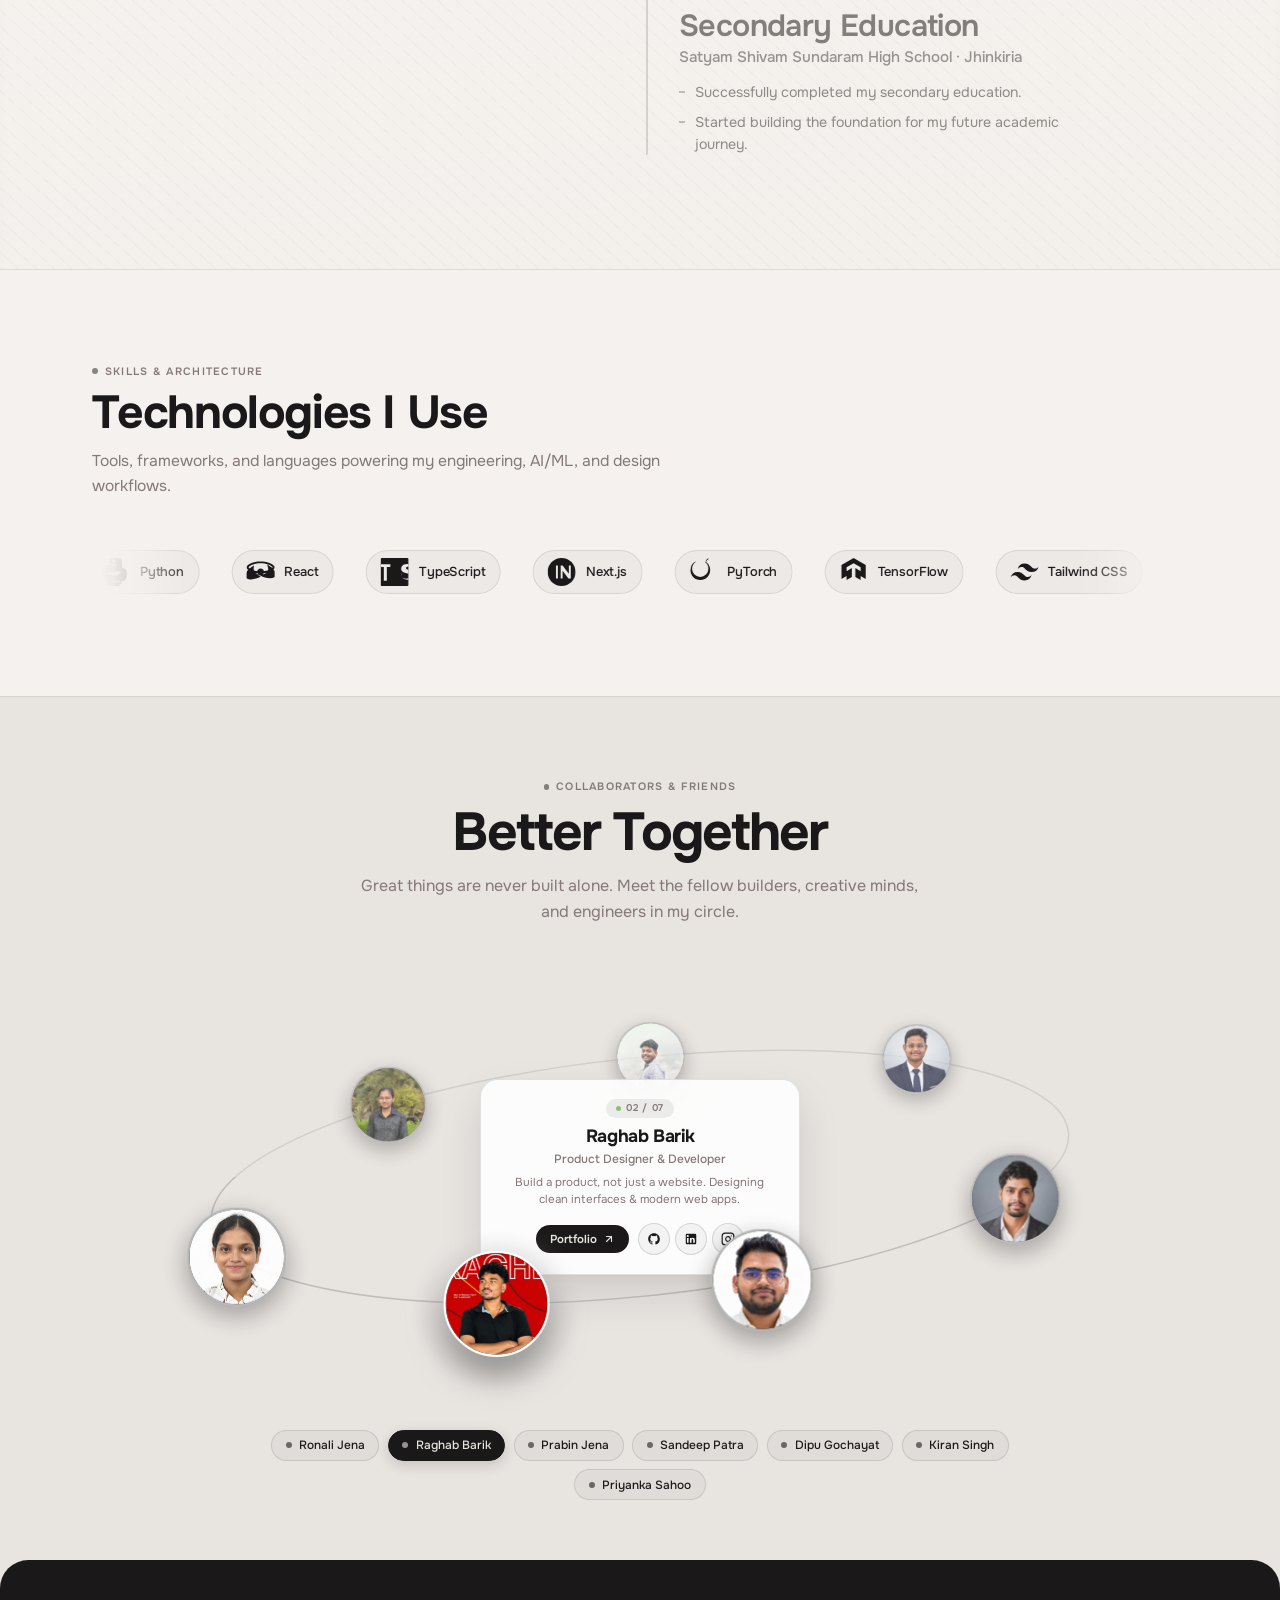
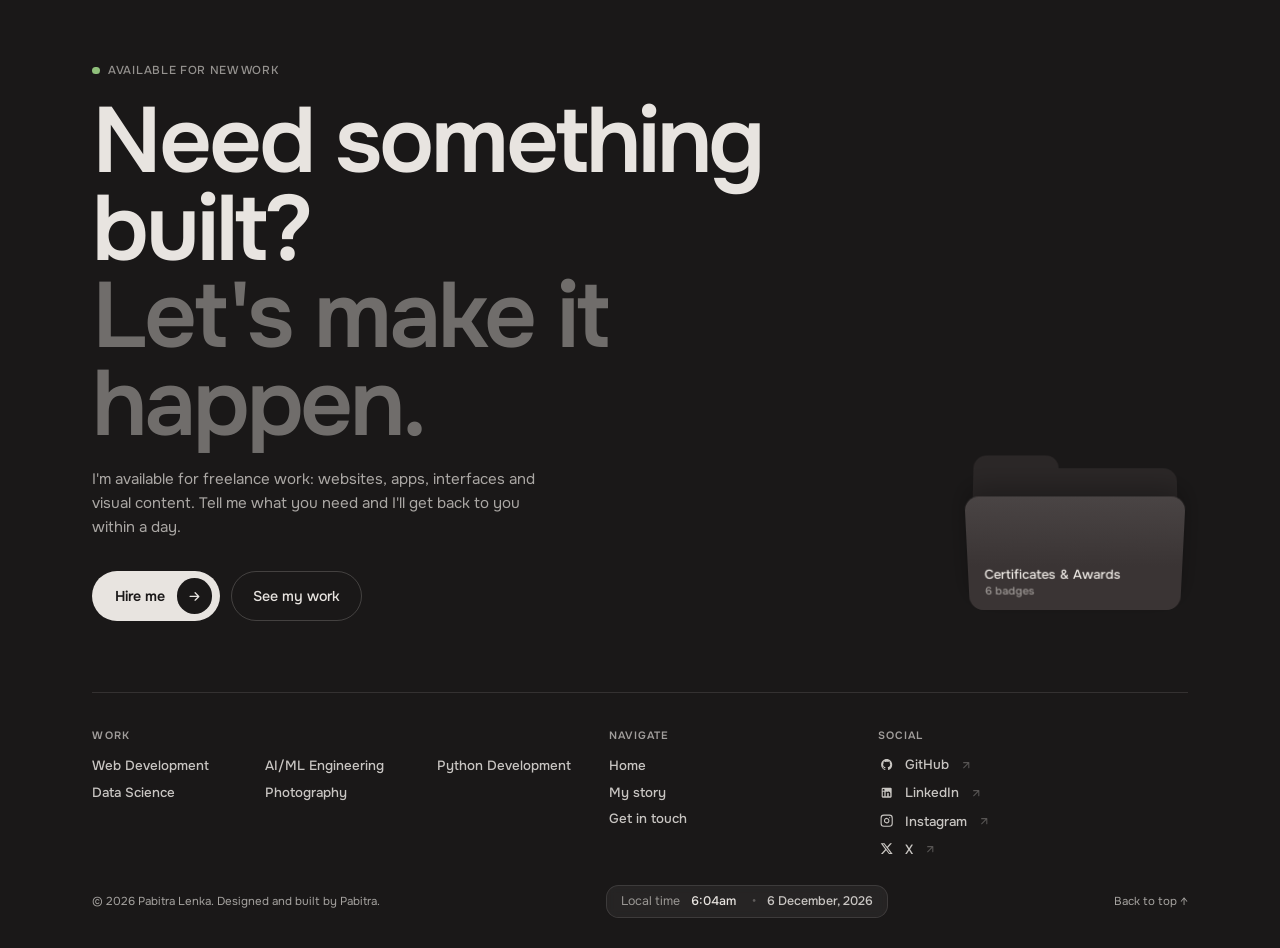
==== commit 8b5c6bfc: "feat(photographer): add 6 new photos (total 51 photos)" ====
--- a/index.html
+++ b/index.html
@@ -2460,7 +2460,7 @@
   function loadRoom(i){
     if (frames[i]) return;
     const f = document.createElement('iframe');
-    f.src = ROUTES[i] + '?embed&v=20261115';
+    f.src = ROUTES[i] + '?embed&v=20261115b';
     f.title = TITLES[i];
     f.tabIndex = -1;
     f.addEventListener('load', () => { ready[i] = true; if (i === cur) frameReady = true; f.contentWindow?.postMessage({ wall: 'mode', mode: root.dataset.mode === 'dark' ? 'dark' : 'light' }, location.origin === 'null' ? '*' : location.origin); }, { once: true });
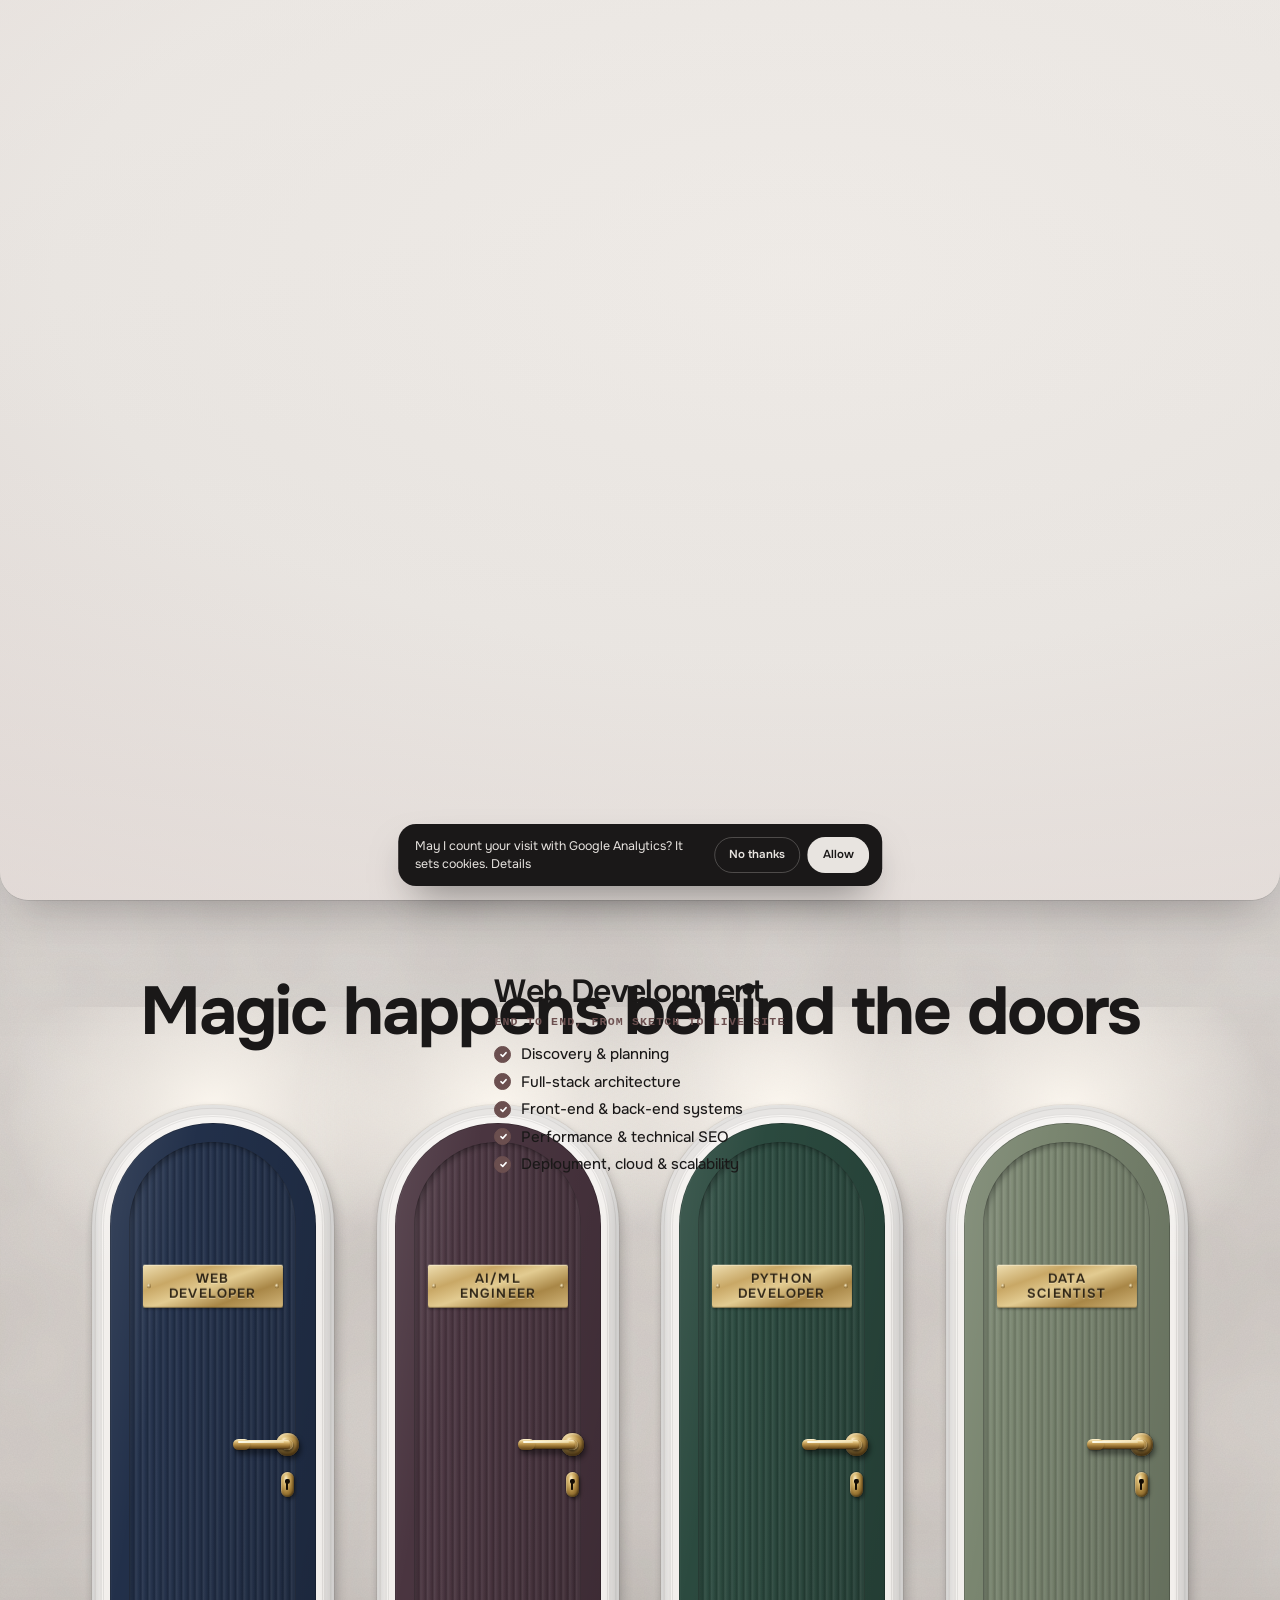
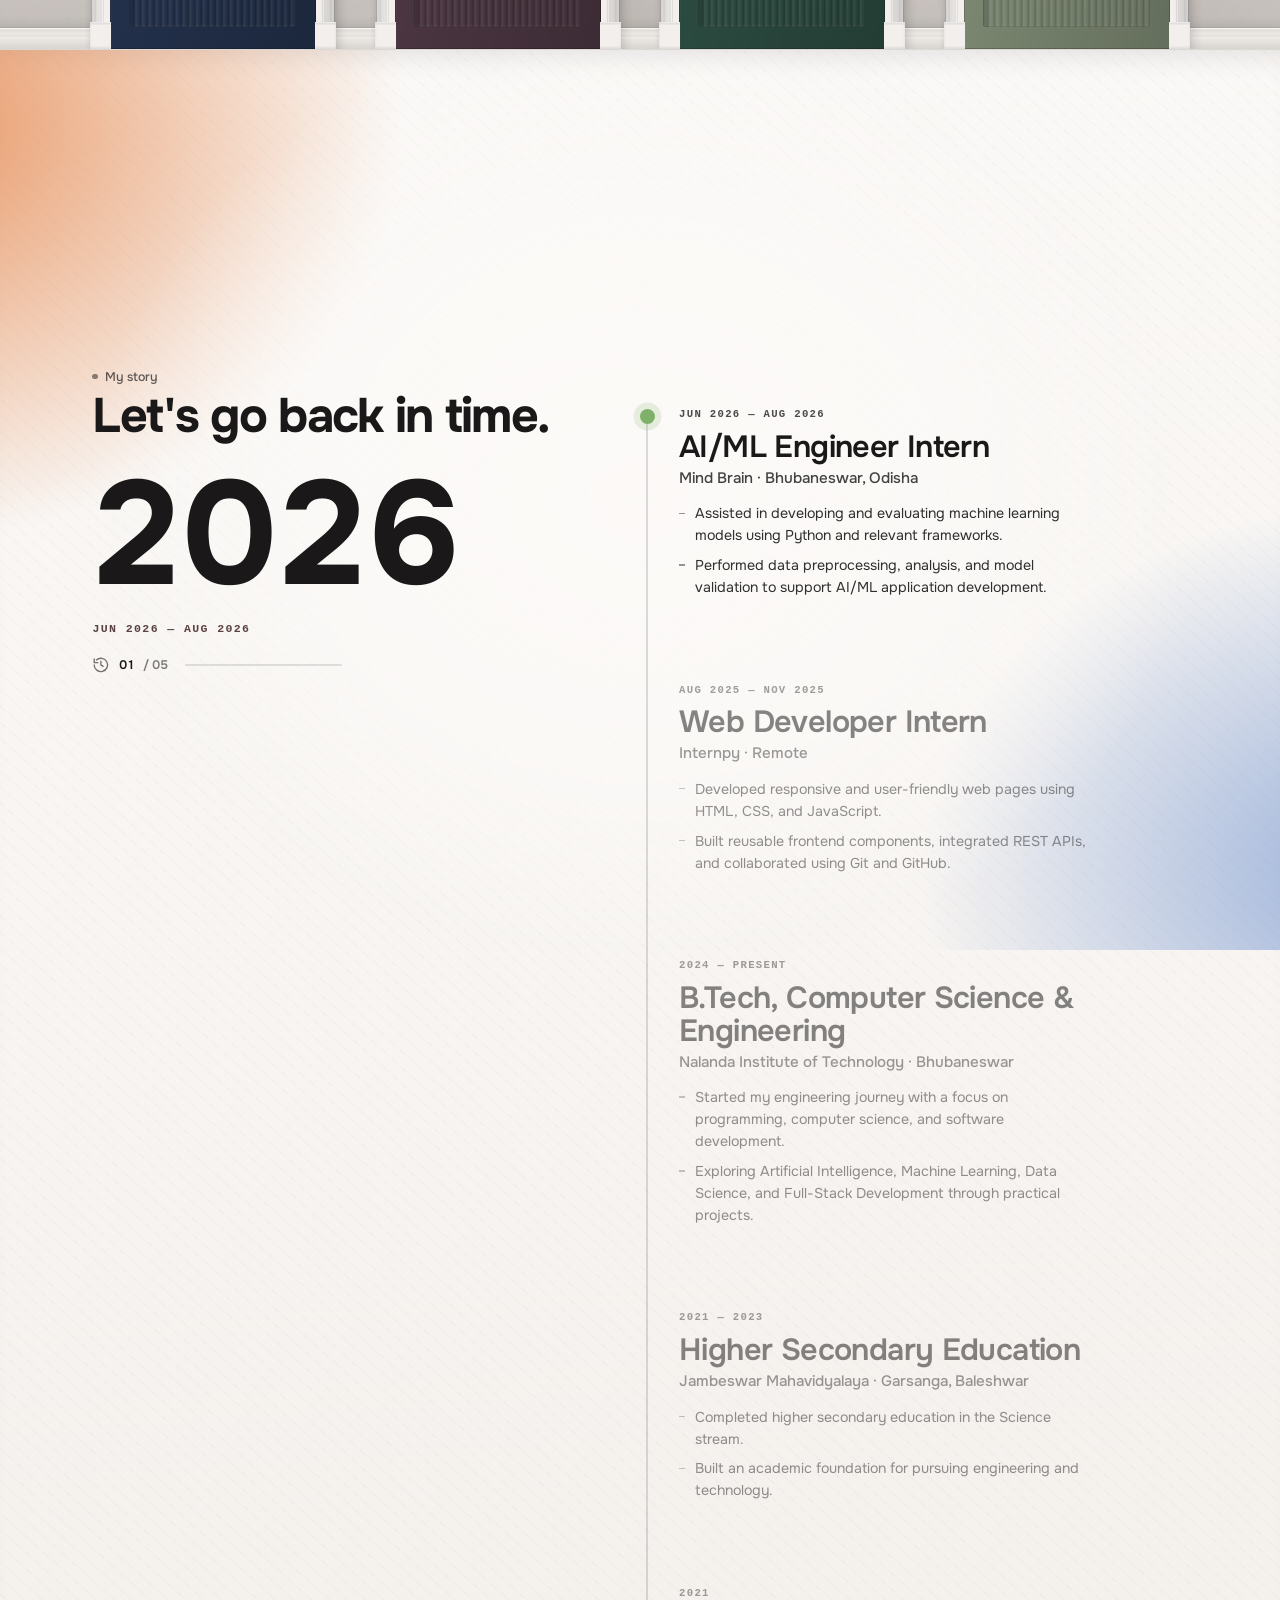
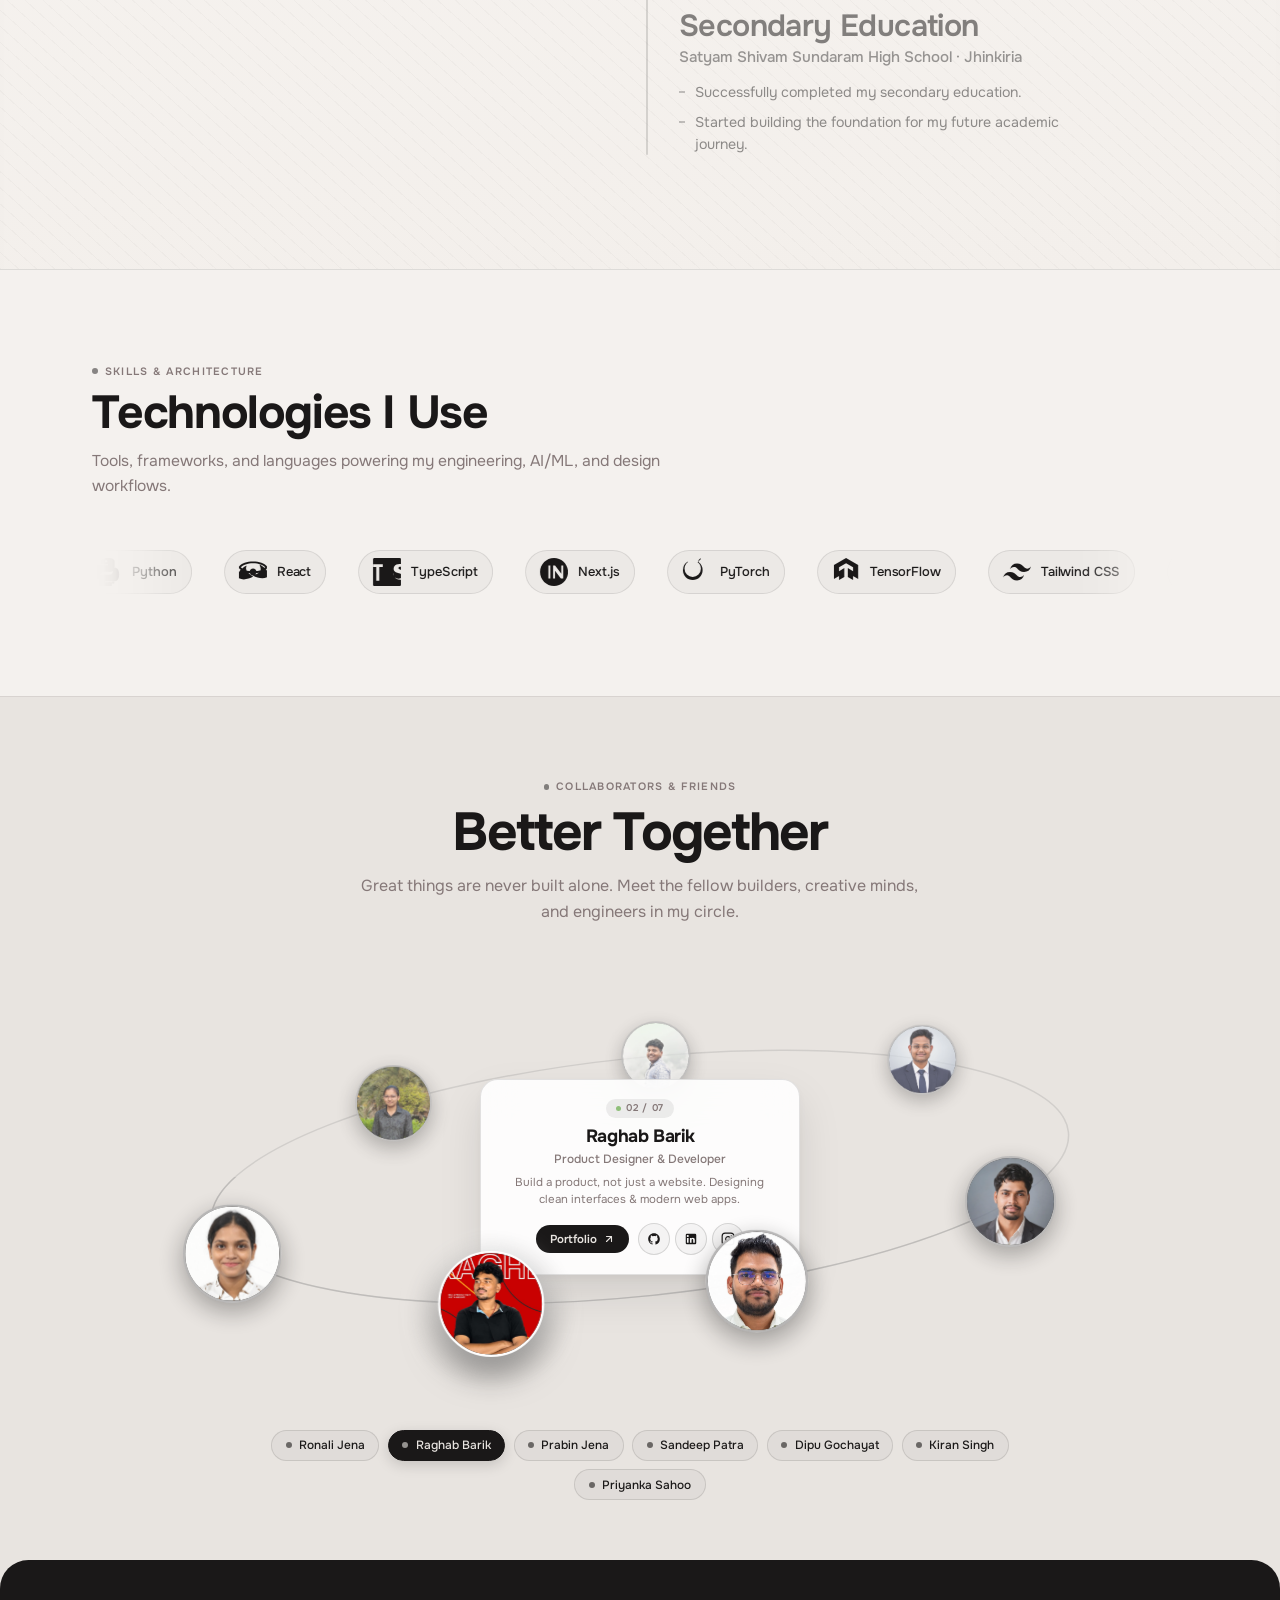
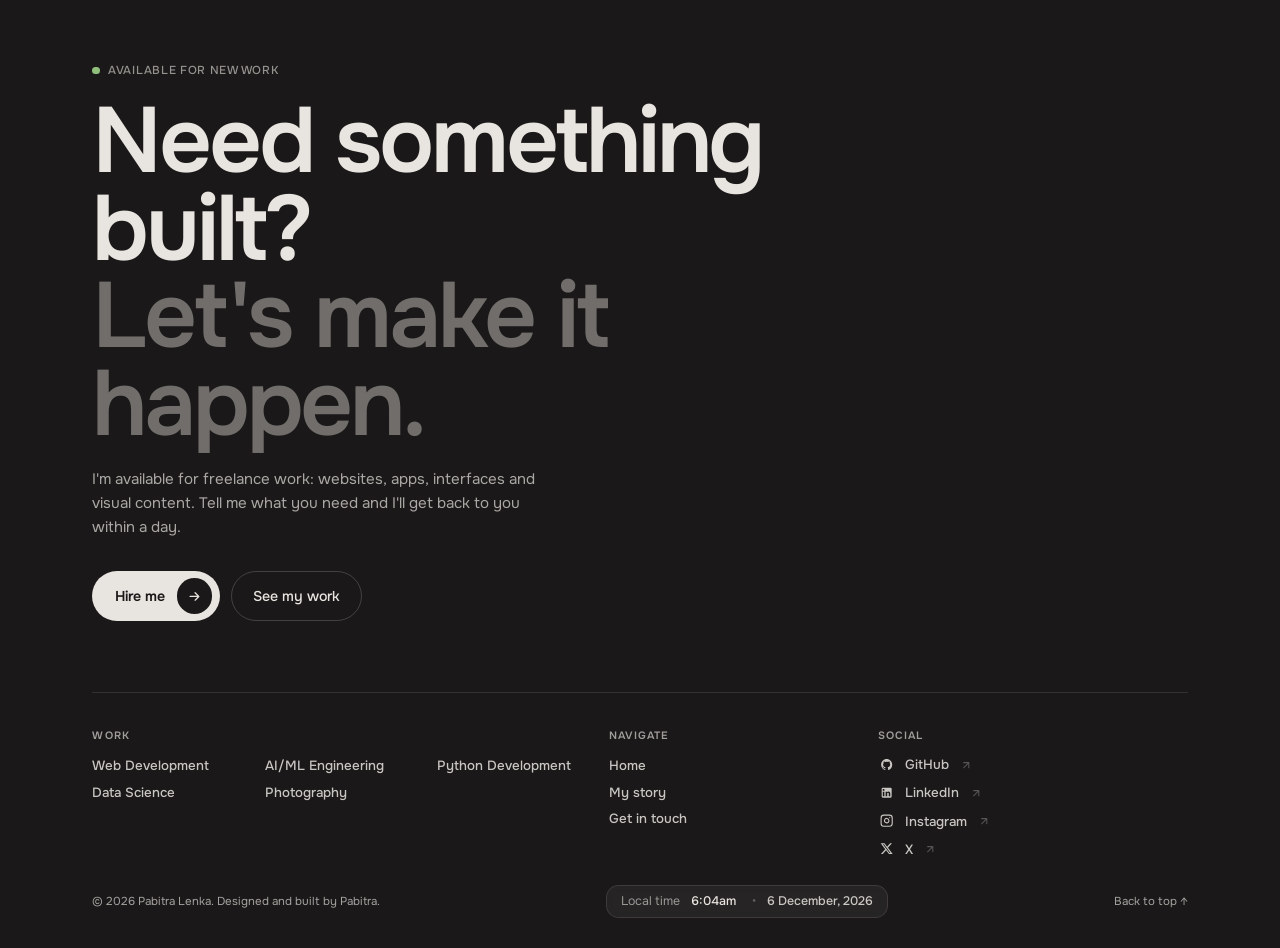
==== commit 9ae98191: "Add high-res certificates with interactive animated folder lightbox modal" ====
--- a/index.html
+++ b/index.html
@@ -837,6 +837,41 @@
 @media (prefers-reduced-motion:reduce){*{animation:none!important;transition:none!important}}
 .mform__hp{position:absolute!important;left:-9999px!important;width:1px;height:1px;overflow:hidden}
 
+/* ---------- certificate modal ---------- */
+.cert-modal{position:fixed;inset:0;z-index:120;display:flex;align-items:center;justify-content:center;padding:1rem;background:rgba(8,7,7,0.86);-webkit-backdrop-filter:blur(20px);backdrop-filter:blur(20px);opacity:0;transition:opacity .35s ease}
+.cert-modal.open{opacity:1}
+.cert-modal__panel{position:relative;width:100%;max-width:54rem;max-height:calc(100dvh - 2rem);display:flex;flex-direction:column;border-radius:1.5rem;background:#181616;border:1px solid rgba(255,255,255,0.1);box-shadow:0 25px 60px -15px rgba(0,0,0,0.7);overflow:hidden;transform:scale(0.96) translateY(12px);opacity:0;transition:transform .4s var(--e-spring),opacity .35s ease}
+.cert-modal.open .cert-modal__panel{transform:none;opacity:1}
+.cert-modal.closing .cert-modal__panel{transform:scale(0.96) translateY(12px);opacity:0}
+.cert-modal__header{display:flex;align-items:center;justify-content:space-between;padding:1rem 1.4rem;border-bottom:1px solid rgba(255,255,255,0.08);background:#1f1c1c}
+.cert-modal__meta{display:flex;align-items:center;gap:.75rem}
+.cert-modal__counter{display:inline-flex;align-items:center;padding:.2rem .6rem;border-radius:9999px;background:rgba(255,255,255,0.08);color:#d4cfc9;font-size:.75rem;font-weight:600;letter-spacing:.03em}
+.cert-modal__issuer{color:#e6e1db;font-size:.875rem;font-weight:600}
+.cert-modal__close{width:2.25rem;height:2.25rem;display:grid;place-items:center;border-radius:9999px;border:none;background:rgba(255,255,255,0.06);color:#cfcac4;cursor:pointer;transition:background .2s,color .2s}
+.cert-modal__close:hover{background:rgba(255,255,255,0.15);color:#fff}
+.cert-modal__body{flex:1;overflow-y:auto;padding:1.25rem;display:flex;flex-direction:column;align-items:center;gap:1rem;background:#121010}
+.cert-modal__preview{width:100%;max-width:100%;display:flex;justify-content:center;align-items:center;background:#0a0909;border-radius:1rem;padding:0.5rem;box-shadow:inset 0 0 0 1px rgba(255,255,255,0.05)}
+.cert-modal__preview img{max-width:100%;max-height:55vh;width:auto;height:auto;border-radius:.6rem;object-fit:contain;box-shadow:0 12px 36px rgba(0,0,0,0.5);cursor:pointer;transition:transform .2s ease}
+.cert-modal__preview img:hover{transform:scale(1.015)}
+.cert-modal__info{width:100%;text-align:left;display:flex;flex-direction:column;gap:.5rem;padding:0 .25rem}
+.cert-modal__title{color:#f5f0eb;font-size:1.15rem;font-weight:600;line-height:1.35;margin:0}
+.cert-modal__skills{display:flex;flex-wrap:wrap;gap:.4rem;margin:0}
+.cert-modal__skill{display:inline-block;padding:.25rem .6rem;background:rgba(255,255,255,0.06);border:1px solid rgba(255,255,255,0.06);border-radius:9999px;color:#c7c1bb;font-size:.75rem}
+.cert-modal__footer{display:flex;align-items:center;justify-content:space-between;padding:1rem 1.4rem;border-top:1px solid rgba(255,255,255,0.08);background:#1a1717;gap:1rem}
+.cert-modal__nav{display:flex;align-items:center;gap:.5rem}
+.cert-modal__nav-btn{display:inline-flex;align-items:center;gap:.4rem;padding:.5rem .9rem;border-radius:9999px;border:1px solid rgba(255,255,255,0.1);background:rgba(255,255,255,0.04);color:#e2ded9;font-size:.8125rem;font-weight:500;cursor:pointer;transition:background .2s,border-color .2s}
+.cert-modal__nav-btn:hover{background:rgba(255,255,255,0.12);border-color:rgba(255,255,255,0.25)}
+.cert-modal__btn--view{display:inline-flex;align-items:center;gap:.5rem;padding:.55rem 1.1rem;border-radius:9999px;background:#f5f0eb;color:#181616;font-size:.8125rem;font-weight:600;text-decoration:none;transition:background .2s,transform .2s}
+.cert-modal__btn--view:hover{background:#fff;transform:translateY(-1px)}
+@media (max-width:640px){
+  .cert-modal{padding:0}
+  .cert-modal__panel{max-height:100dvh;height:100dvh;border-radius:0;border:none}
+  .cert-modal__preview img{max-height:46vh}
+  .cert-modal__footer{flex-direction:column-reverse;gap:.75rem;align-items:stretch}
+  .cert-modal__nav{justify-content:space-between}
+  .cert-modal__btn--view{justify-content:center}
+}
+
 /* ---------- footer ---------- */
 /* the footer slides up over the last 32px of the section above, so its rounded corners show that
    section's real background (gradients and glows included) instead of a flat patch of colour */
@@ -1647,6 +1682,48 @@
   </div>
 </div>
 
+<!-- ============ Certificate Modal ============ -->
+<div class="modal cert-modal" id="certModal" role="dialog" aria-modal="true" aria-labelledby="certModalTitle" hidden>
+  <div class="cert-modal__panel" id="certModalPanel">
+    <div class="cert-modal__header">
+      <div class="cert-modal__meta">
+        <span class="cert-modal__counter" id="certModalCounter">1 of 7</span>
+        <span class="cert-modal__issuer" id="certModalIssuer">IBM · Coursera</span>
+      </div>
+      <button class="cert-modal__close" id="certModalClose" aria-label="Close certificate viewer">
+        <svg viewBox="0 0 24 24" width="18" height="18" fill="none" stroke="currentColor" stroke-width="2.2" stroke-linecap="round" stroke-linejoin="round"><path d="M18 6 6 18M6 6l12 12"/></svg>
+      </button>
+    </div>
+    <div class="cert-modal__body">
+      <div class="cert-modal__preview">
+        <img id="certModalImage" src="assets/certificates/cert-web-dev.webp" alt="Certificate Preview" />
+      </div>
+      <div class="cert-modal__info">
+        <h3 class="cert-modal__title" id="certModalTitle">Certificate Title</h3>
+        <div class="cert-modal__skills" id="certModalSkills"></div>
+      </div>
+    </div>
+    <div class="cert-modal__footer">
+      <div class="cert-modal__nav">
+        <button class="cert-modal__nav-btn" id="certModalPrev" type="button" aria-label="Previous certificate">
+          <svg viewBox="0 0 24 24" width="16" height="16" fill="none" stroke="currentColor" stroke-width="2" stroke-linecap="round" stroke-linejoin="round"><path d="M15 18l-6-6 6-6"/></svg>
+          <span>Prev</span>
+        </button>
+        <button class="cert-modal__nav-btn" id="certModalNext" type="button" aria-label="Next certificate">
+          <span>Next</span>
+          <svg viewBox="0 0 24 24" width="16" height="16" fill="none" stroke="currentColor" stroke-width="2" stroke-linecap="round" stroke-linejoin="round"><path d="M9 18l6-6-6-6"/></svg>
+        </button>
+      </div>
+      <div class="cert-modal__actions">
+        <a class="cert-modal__btn cert-modal__btn--view" id="certModalPdf" href="" target="_blank" rel="noopener noreferrer">
+          <span>View Document</span>
+          <svg viewBox="0 0 24 24" width="15" height="15" fill="none" stroke="currentColor" stroke-width="2" stroke-linecap="round" stroke-linejoin="round"><path d="M18 13v6a2 2 0 0 1-2 2H5a2 2 0 0 1-2-2V8a2 2 0 0 1 2-2h6M15 3h6v6M10 14L21 3"/></svg>
+        </a>
+      </div>
+    </div>
+  </div>
+</div>
+
 <script type="importmap">
 { "imports": { "lenis": "./vendor/lenis.min.mjs" } }
 </script>
@@ -3168,21 +3245,131 @@
     }
   }
 
+  const CERTIFICATES = [
+    {
+      id: 'cert-web-dev',
+      label: 'Web Dev · IBM',
+      title: 'Introduction to Web Development with HTML, CSS, JavaScript',
+      issuer: 'IBM (Coursera)',
+      image: 'assets/certificates/cert-web-dev.webp',
+      pdf: 'assets/certificates/cert-web-dev.pdf',
+      skills: ['HTML5', 'CSS3', 'JavaScript', 'Web Architecture', 'Responsive UI']
+    },
+    {
+      id: 'cert-ml-python',
+      label: 'ML with Python · IBM',
+      title: 'Machine Learning with Python: Build Real-World ML Models',
+      issuer: 'IBM (Coursera)',
+      image: 'assets/certificates/cert-ml-python.webp',
+      pdf: 'assets/certificates/cert-ml-python.pdf',
+      skills: ['Machine Learning', 'Python', 'Scikit-learn', 'Predictive Modeling']
+    },
+    {
+      id: 'cert-ai-everyone',
+      label: 'AI For Everyone · DeepLearning.AI',
+      title: 'AI For Everyone by Andrew Ng',
+      issuer: 'DeepLearning.AI (Coursera)',
+      image: 'assets/certificates/cert-ai-everyone.webp',
+      pdf: 'assets/certificates/cert-ai-everyone.pdf',
+      skills: ['AI Strategy', 'Deep Learning', 'Neural Networks', 'AI Ethics']
+    },
+    {
+      id: 'cert-cloud-computing',
+      label: 'Cloud Computing · IBM',
+      title: 'Introduction to Cloud Computing',
+      issuer: 'IBM (Coursera)',
+      image: 'assets/certificates/cert-cloud-computing.webp',
+      pdf: 'assets/certificates/cert-cloud-computing.pdf',
+      skills: ['Cloud Architecture', 'IaaS / PaaS / SaaS', 'Hybrid Cloud', 'DevOps']
+    },
+    {
+      id: 'cert-ai-claude',
+      label: 'AI & Claude · be10x',
+      title: 'AI Tools & Claude Workshop',
+      issuer: 'be10x',
+      image: 'assets/certificates/cert-ai-claude.webp',
+      pdf: 'assets/certificates/cert-ai-claude.pdf',
+      skills: ['Claude AI', 'Prompt Engineering', 'AI Coding & Automation']
+    },
+    {
+      id: 'cert-google-gemini',
+      label: 'Gemini AI · Google Cloud',
+      title: 'Google Workspace with Gemini: Foundations of Your AI Workflow',
+      issuer: 'Google Cloud (Coursera)',
+      image: 'assets/certificates/cert-google-gemini.webp',
+      pdf: 'assets/certificates/cert-google-gemini.pdf',
+      skills: ['Gemini', 'Google Workspace', 'Generative AI Workflows']
+    },
+    {
+      id: 'cert-sih-hackathon',
+      label: 'SIH Hackathon 2026 · NIT',
+      title: 'Internal Hackathon for SIH-2026 (Smart India Hackathon)',
+      issuer: 'MoE Innovation Cell & Nalanda Inst. of Tech',
+      image: 'assets/certificates/cert-sih-hackathon.webp',
+      pdf: 'assets/certificates/cert-sih-hackathon.webp',
+      skills: ['Rapid Prototyping', 'Teamwork', 'Full-Stack Innovation']
+    }
+  ];
+
+  let currentCertIdx = 0;
+  const certModal = $('#certModal');
+  const certImg = $('#certModalImage');
+  const certTitle = $('#certModalTitle');
+  const certIssuer = $('#certModalIssuer');
+  const certCounter = $('#certModalCounter');
+  const certSkills = $('#certModalSkills');
+  const certPdf = $('#certModalPdf');
+
+  function renderCert(idx) {
+    currentCertIdx = ((idx % CERTIFICATES.length) + CERTIFICATES.length) % CERTIFICATES.length;
+    const cert = CERTIFICATES[currentCertIdx];
+    if (!cert) return;
+    if (certImg) {
+      certImg.src = cert.image;
+      certImg.alt = cert.title;
+    }
+    if (certTitle) certTitle.textContent = cert.title;
+    if (certIssuer) certIssuer.textContent = cert.issuer;
+    if (certCounter) certCounter.textContent = `${currentCertIdx + 1} of ${CERTIFICATES.length}`;
+    if (certPdf) certPdf.href = cert.pdf;
+    if (certSkills) {
+      certSkills.innerHTML = cert.skills.map(s => `<span class="cert-modal__skill">${s}</span>`).join('');
+    }
+  }
+
+  function openCertificateModal(idx = 0) {
+    renderCert(idx);
+    if (certModal) openLayer(certModal, closeCertificateModal);
+  }
+
+  function closeCertificateModal() {
+    if (certModal) closeLayer(certModal);
+  }
+
+  $('#certModalClose')?.addEventListener('click', closeCertificateModal);
+  $('#certModalPrev')?.addEventListener('click', () => renderCert(currentCertIdx - 1));
+  $('#certModalNext')?.addEventListener('click', () => renderCert(currentCertIdx + 1));
+  certImg?.addEventListener('click', () => {
+    const cert = CERTIFICATES[currentCertIdx];
+    if (cert?.pdf) window.open(cert.pdf, '_blank');
+  });
+  certModal?.addEventListener('click', e => {
+    if (e.target === certModal) closeCertificateModal();
+  });
+  window.addEventListener('keydown', e => {
+    if (!certModal || certModal.hidden) return;
+    if (e.key === 'ArrowLeft') renderCert(currentCertIdx - 1);
+    if (e.key === 'ArrowRight') renderCert(currentCertIdx + 1);
+  });
+
   const folderContainer = document.getElementById('certificatesFolderFloat');
   if (folderContainer) {
     initFolderFloat(folderContainer, {
-      items: [
-        { label: 'AI/ML Specialist · Mind Brain', value: 'ai-ml-engineer/' },
-        { label: 'Web Developer · Internpy', value: 'web-developer/' },
-        { label: 'B.Tech in Computer Science', value: '#about' },
-        { label: 'Python Specialist · NIT', value: 'python-developer/' },
-        { label: 'Data Science & Analytics', value: 'data-scientist/' },
-        { label: 'Creative Photography', value: 'photographer/' }
-      ],
-      label: 'Certificates & Awards',
-      sublabel: '6 badges',
+      items: CERTIFICATES.map((c, i) => ({ label: c.label, value: i })),
+      label: 'Certificates & Credentials',
+      sublabel: `${CERTIFICATES.length} verified badges`,
       trigger: 'hover',
-      closeOnSelect: true,
+      closeOnSelect: false,
       physics: true,
       drift: 0.5,
       folderColor: '#2b2727',
@@ -3191,24 +3378,19 @@
       itemColor: '#f5f0eb',
       itemTextColor: '#181616',
       labelColor: '#f0ece7',
-      width: 210,
-      height: 148,
+      width: 215,
+      height: 152,
       radius: 14,
-      spread: 180,
-      lift: 26,
+      spread: 200,
+      lift: 28,
       tilt: 8,
-      flapAngle: 34,
+      flapAngle: 36,
       restAngle: 16,
       openDuration: 520,
-      stagger: 45,
+      stagger: 42,
       bounce: 0.3,
       onSelect: (value, index) => {
-        if (value && value.startsWith('#')) {
-          const el = document.querySelector(value);
-          if (el) el.scrollIntoView({ behavior: 'smooth' });
-        } else if (value) {
-          window.location.href = value;
-        }
+        openCertificateModal(Number(value ?? index));
       }
     });
   }
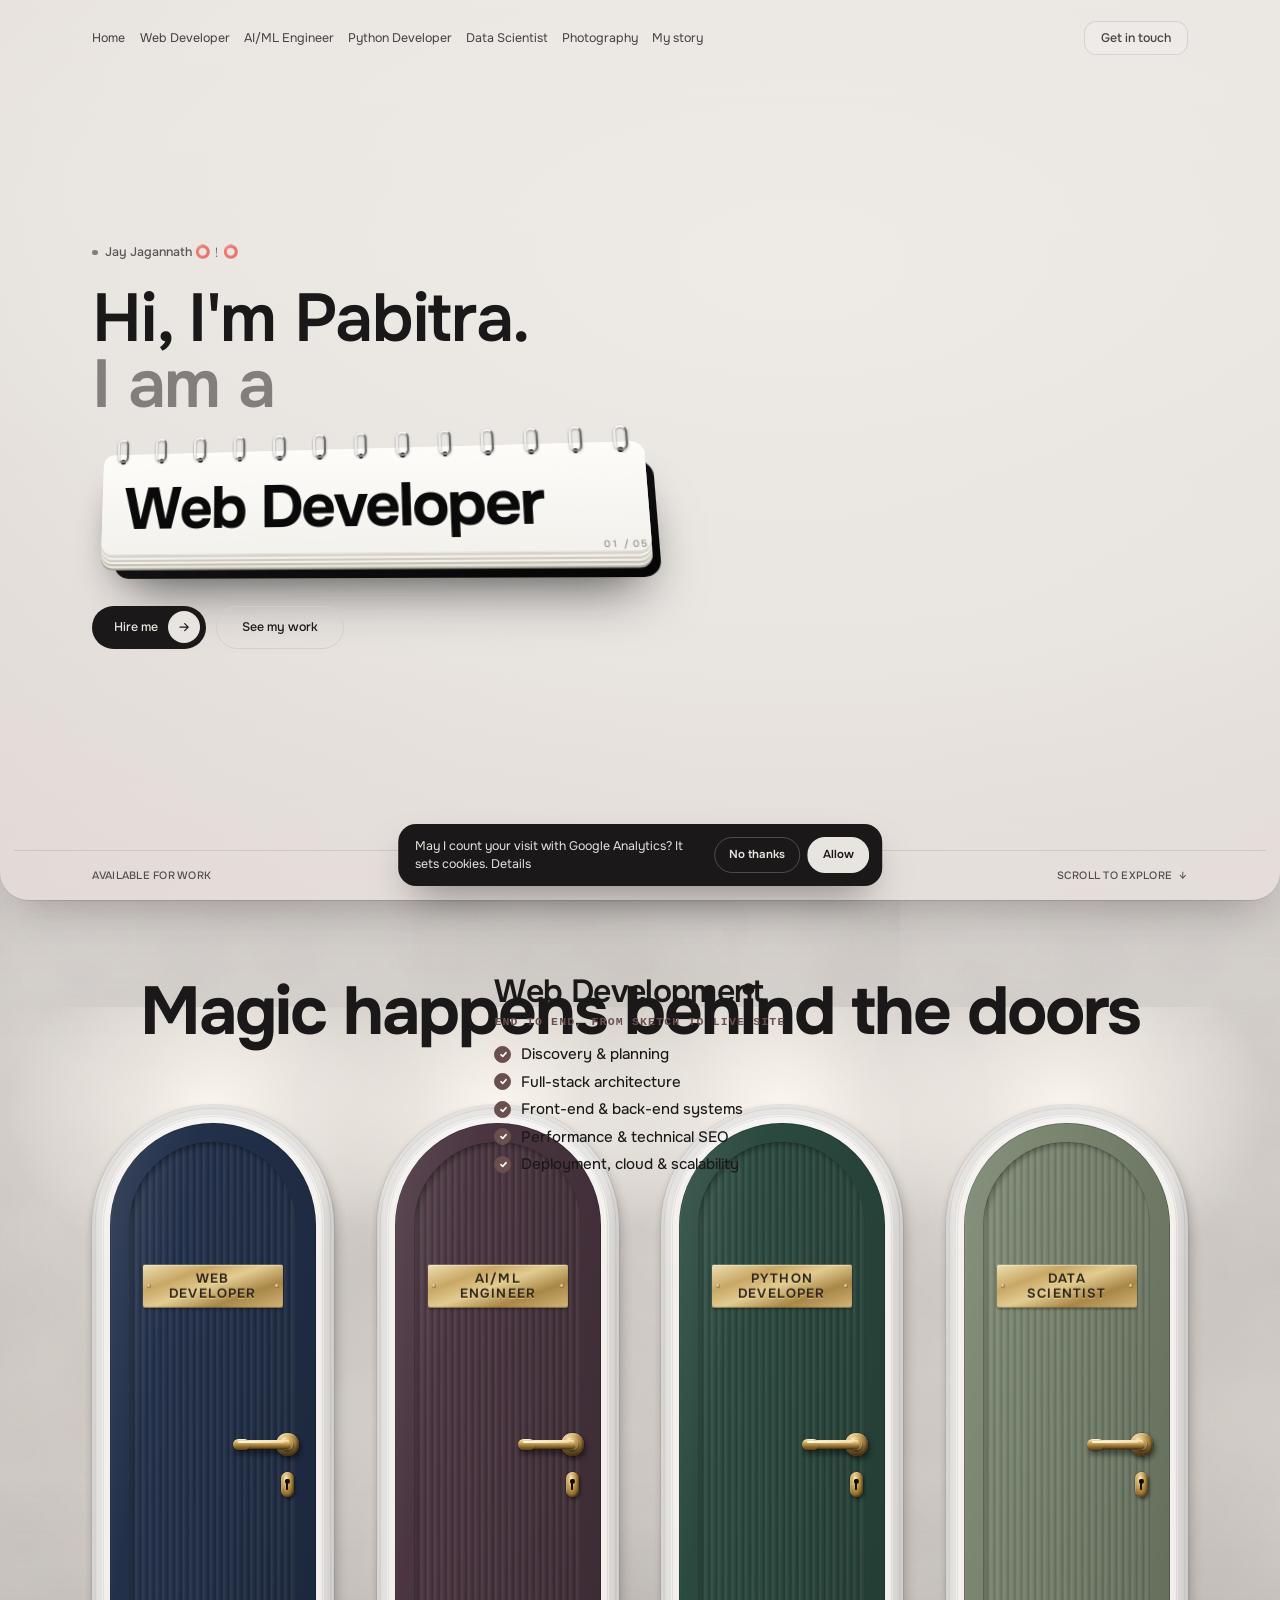
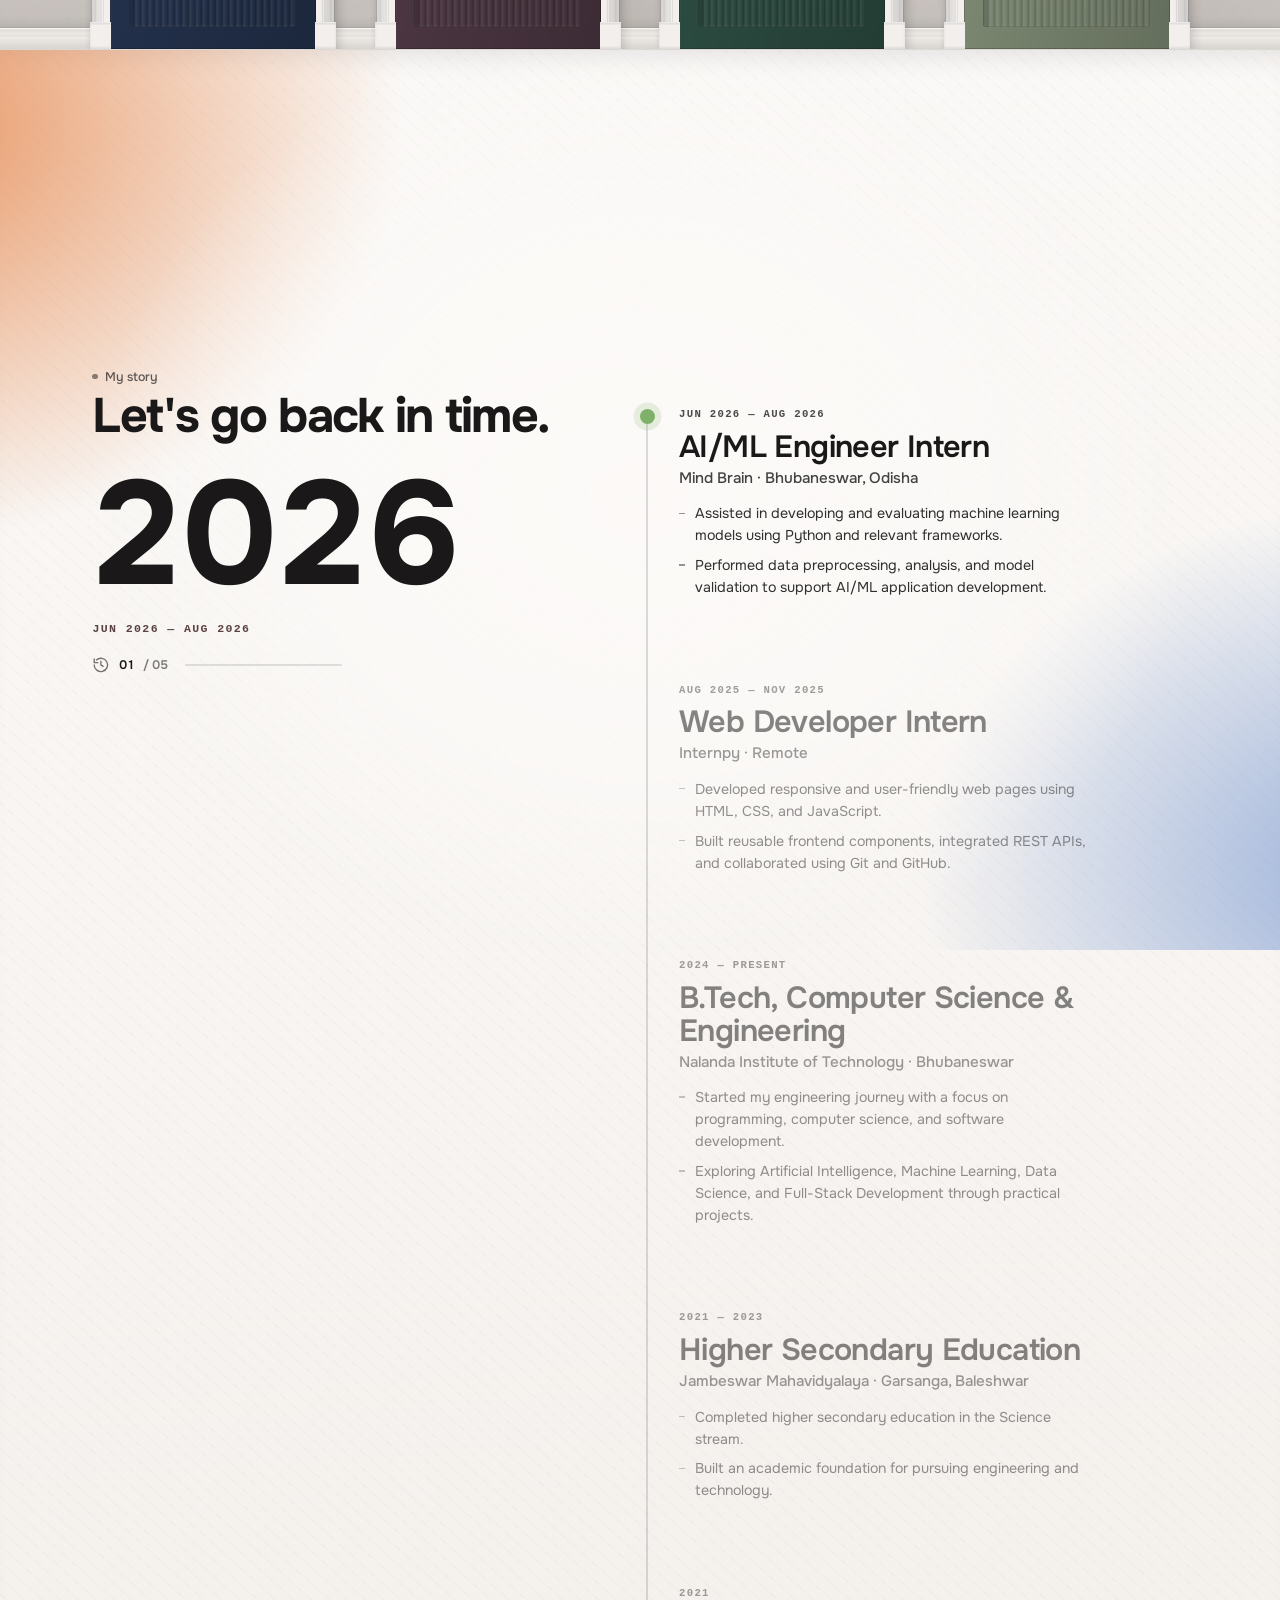
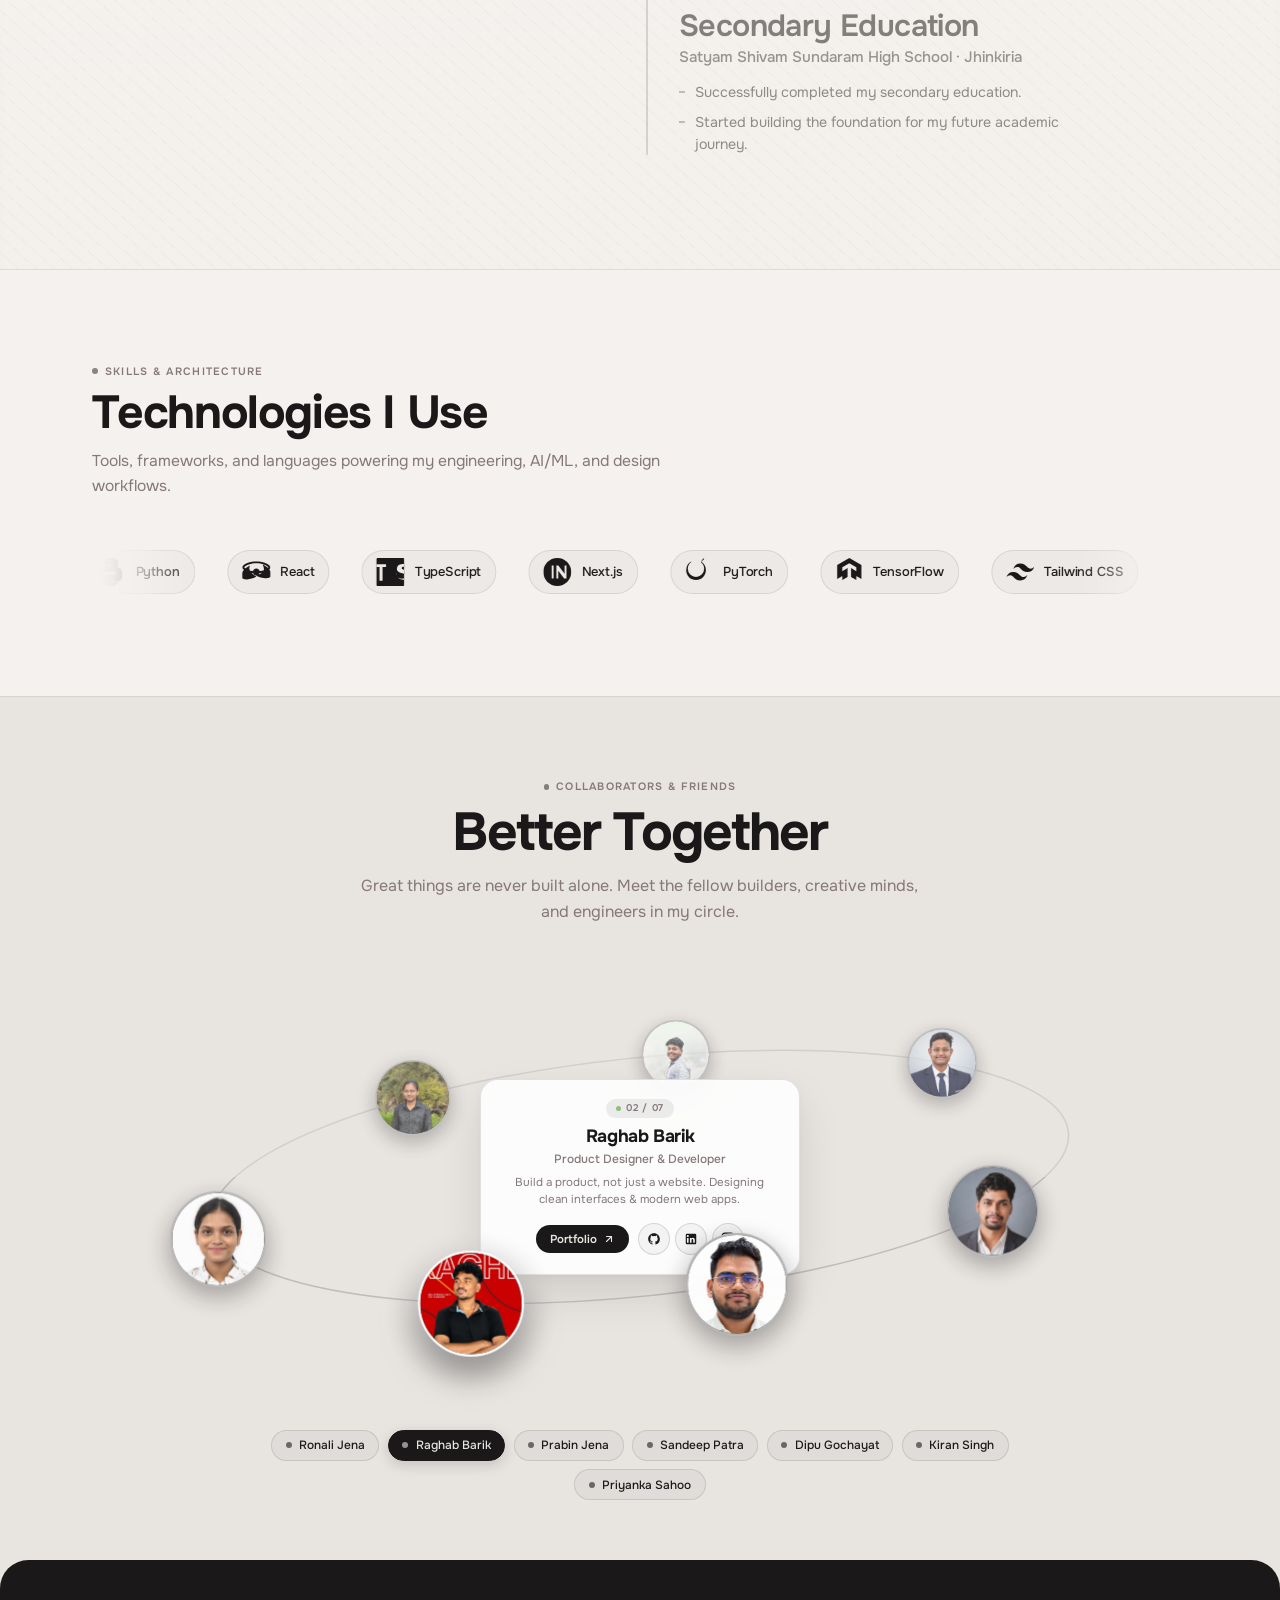
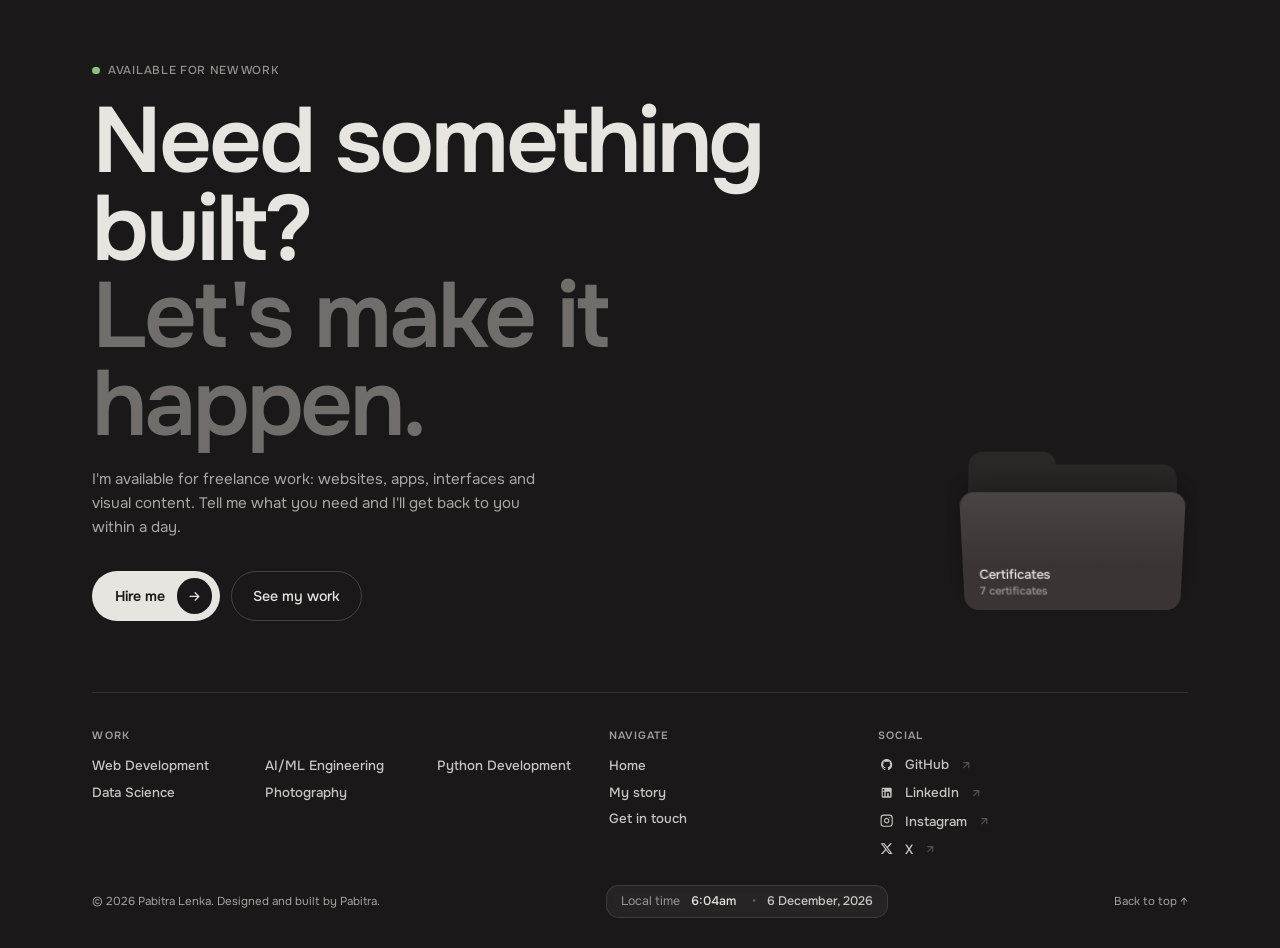
==== commit 612f5b50: "Show certificate text name only in folder and transition directly to high-res image on click" ====
--- a/index.html
+++ b/index.html
@@ -3248,7 +3248,7 @@
   const CERTIFICATES = [
     {
       id: 'cert-web-dev',
-      label: 'Web Dev · IBM',
+      label: 'Web Development',
       title: 'Introduction to Web Development with HTML, CSS, JavaScript',
       issuer: 'IBM (Coursera)',
       image: 'assets/certificates/cert-web-dev.webp',
@@ -3257,7 +3257,7 @@
     },
     {
       id: 'cert-ml-python',
-      label: 'ML with Python · IBM',
+      label: 'Machine Learning with Python',
       title: 'Machine Learning with Python: Build Real-World ML Models',
       issuer: 'IBM (Coursera)',
       image: 'assets/certificates/cert-ml-python.webp',
@@ -3266,7 +3266,7 @@
     },
     {
       id: 'cert-ai-everyone',
-      label: 'AI For Everyone · DeepLearning.AI',
+      label: 'AI For Everyone',
       title: 'AI For Everyone by Andrew Ng',
       issuer: 'DeepLearning.AI (Coursera)',
       image: 'assets/certificates/cert-ai-everyone.webp',
@@ -3275,7 +3275,7 @@
     },
     {
       id: 'cert-cloud-computing',
-      label: 'Cloud Computing · IBM',
+      label: 'Cloud Computing',
       title: 'Introduction to Cloud Computing',
       issuer: 'IBM (Coursera)',
       image: 'assets/certificates/cert-cloud-computing.webp',
@@ -3284,7 +3284,7 @@
     },
     {
       id: 'cert-ai-claude',
-      label: 'AI & Claude · be10x',
+      label: 'AI & Claude Workshop',
       title: 'AI Tools & Claude Workshop',
       issuer: 'be10x',
       image: 'assets/certificates/cert-ai-claude.webp',
@@ -3293,7 +3293,7 @@
     },
     {
       id: 'cert-google-gemini',
-      label: 'Gemini AI · Google Cloud',
+      label: 'Google Workspace with Gemini',
       title: 'Google Workspace with Gemini: Foundations of Your AI Workflow',
       issuer: 'Google Cloud (Coursera)',
       image: 'assets/certificates/cert-google-gemini.webp',
@@ -3302,7 +3302,7 @@
     },
     {
       id: 'cert-sih-hackathon',
-      label: 'SIH Hackathon 2026 · NIT',
+      label: 'SIH Hackathon 2026',
       title: 'Internal Hackathon for SIH-2026 (Smart India Hackathon)',
       issuer: 'MoE Innovation Cell & Nalanda Inst. of Tech',
       image: 'assets/certificates/cert-sih-hackathon.webp',
@@ -3312,13 +3312,13 @@
   ];
 
   let currentCertIdx = 0;
-  const certModal = $('#certModal');
-  const certImg = $('#certModalImage');
-  const certTitle = $('#certModalTitle');
-  const certIssuer = $('#certModalIssuer');
-  const certCounter = $('#certModalCounter');
-  const certSkills = $('#certModalSkills');
-  const certPdf = $('#certModalPdf');
+  const certModal = document.getElementById('certModal');
+  const certImg = document.getElementById('certModalImage');
+  const certTitle = document.getElementById('certModalTitle');
+  const certIssuer = document.getElementById('certModalIssuer');
+  const certCounter = document.getElementById('certModalCounter');
+  const certSkills = document.getElementById('certModalSkills');
+  const certPdf = document.getElementById('certModalPdf');
 
   function renderCert(idx) {
     currentCertIdx = ((idx % CERTIFICATES.length) + CERTIFICATES.length) % CERTIFICATES.length;
@@ -3339,25 +3339,39 @@
 
   function openCertificateModal(idx = 0) {
     renderCert(idx);
-    if (certModal) openLayer(certModal, closeCertificateModal);
+    if (!certModal) return;
+    certModal.hidden = false;
+    document.body.style.overflow = 'hidden';
+    requestAnimationFrame(() => {
+      certModal.classList.add('open');
+      certModal.classList.remove('closing');
+    });
   }
 
   function closeCertificateModal() {
-    if (certModal) closeLayer(certModal);
-  }
-
-  $('#certModalClose')?.addEventListener('click', closeCertificateModal);
-  $('#certModalPrev')?.addEventListener('click', () => renderCert(currentCertIdx - 1));
-  $('#certModalNext')?.addEventListener('click', () => renderCert(currentCertIdx + 1));
+    if (!certModal || certModal.hidden) return;
+    certModal.classList.remove('open');
+    certModal.classList.add('closing');
+    setTimeout(() => {
+      certModal.hidden = true;
+      certModal.classList.remove('closing');
+      document.body.style.overflow = '';
+    }, 320);
+  }
+
+  document.getElementById('certModalClose')?.addEventListener('click', closeCertificateModal);
+  document.getElementById('certModalPrev')?.addEventListener('click', () => renderCert(currentCertIdx - 1));
+  document.getElementById('certModalNext')?.addEventListener('click', () => renderCert(currentCertIdx + 1));
   certImg?.addEventListener('click', () => {
     const cert = CERTIFICATES[currentCertIdx];
-    if (cert?.pdf) window.open(cert.pdf, '_blank');
+    if (cert?.image) window.open(cert.image, '_blank');
   });
   certModal?.addEventListener('click', e => {
     if (e.target === certModal) closeCertificateModal();
   });
   window.addEventListener('keydown', e => {
     if (!certModal || certModal.hidden) return;
+    if (e.key === 'Escape') closeCertificateModal();
     if (e.key === 'ArrowLeft') renderCert(currentCertIdx - 1);
     if (e.key === 'ArrowRight') renderCert(currentCertIdx + 1);
   });
@@ -3366,8 +3380,8 @@
   if (folderContainer) {
     initFolderFloat(folderContainer, {
       items: CERTIFICATES.map((c, i) => ({ label: c.label, value: i })),
-      label: 'Certificates & Credentials',
-      sublabel: `${CERTIFICATES.length} verified badges`,
+      label: 'Certificates',
+      sublabel: `${CERTIFICATES.length} certificates`,
       trigger: 'hover',
       closeOnSelect: false,
       physics: true,
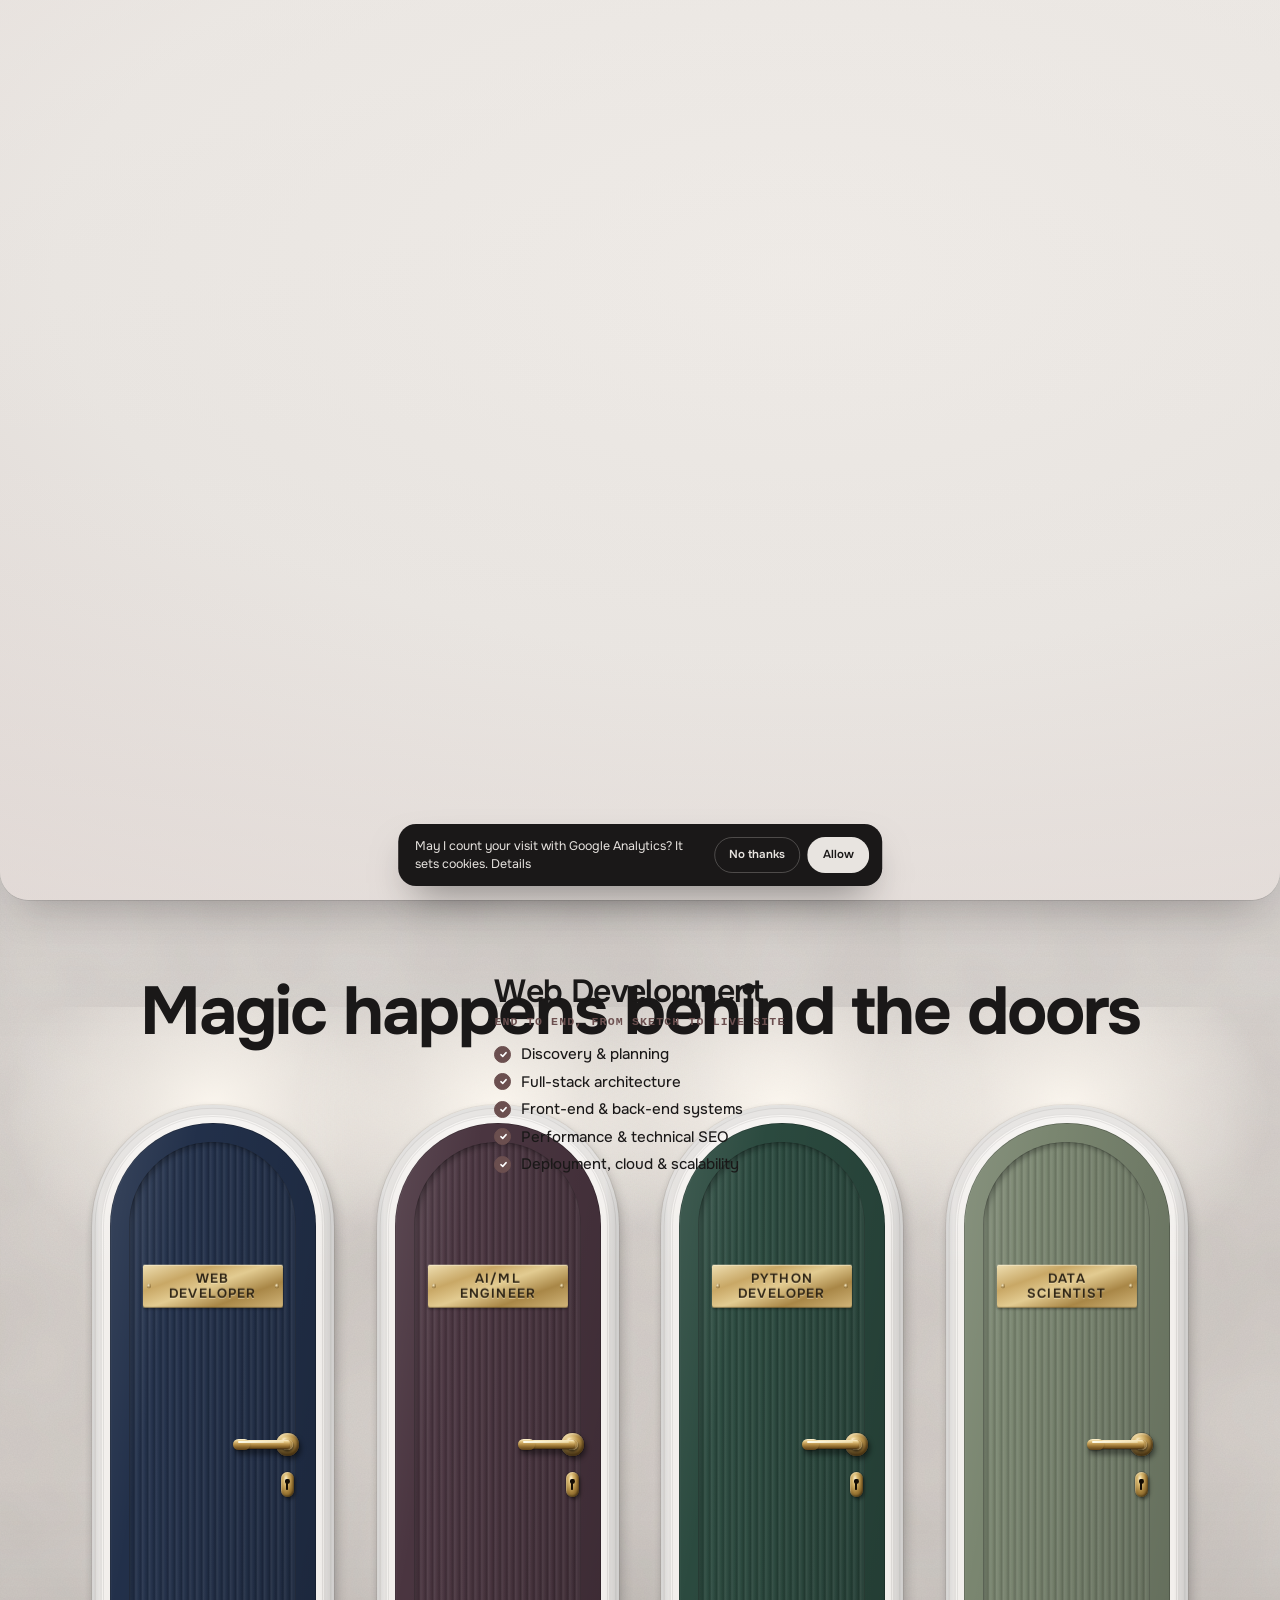
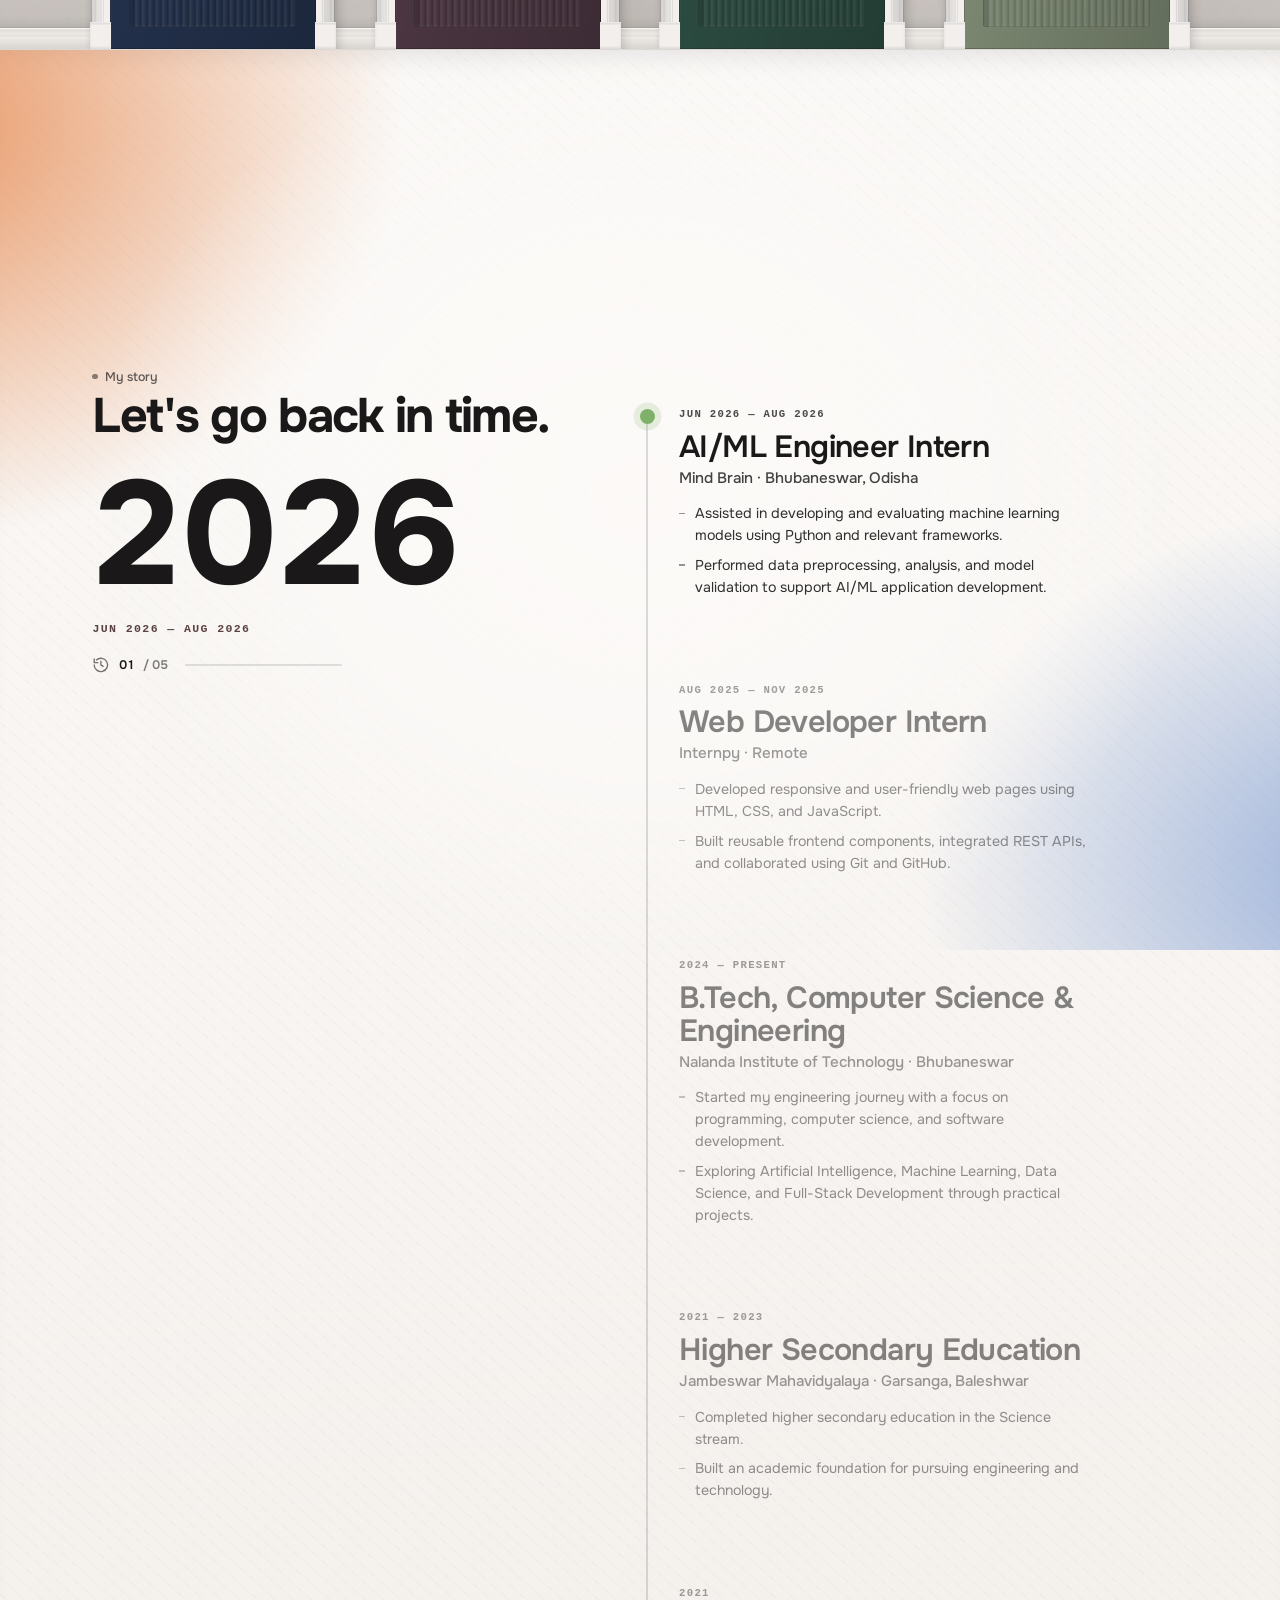
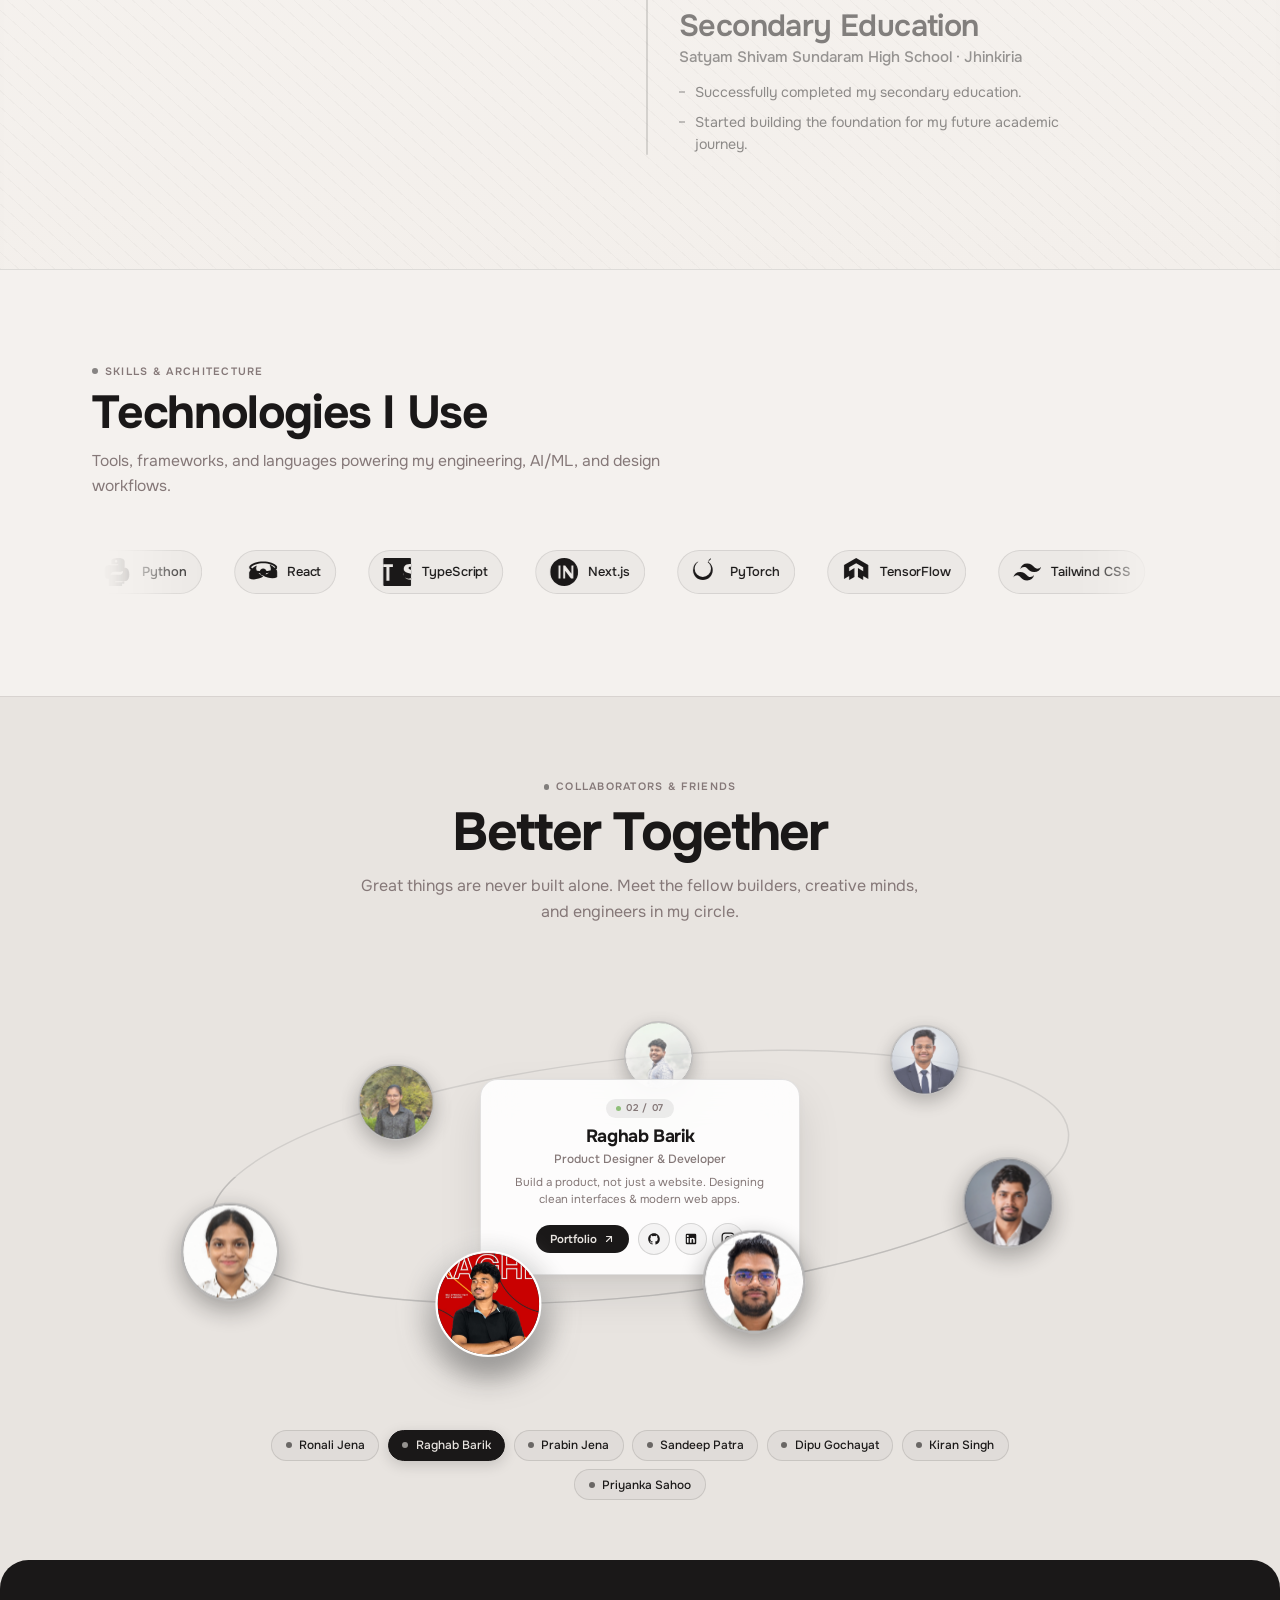
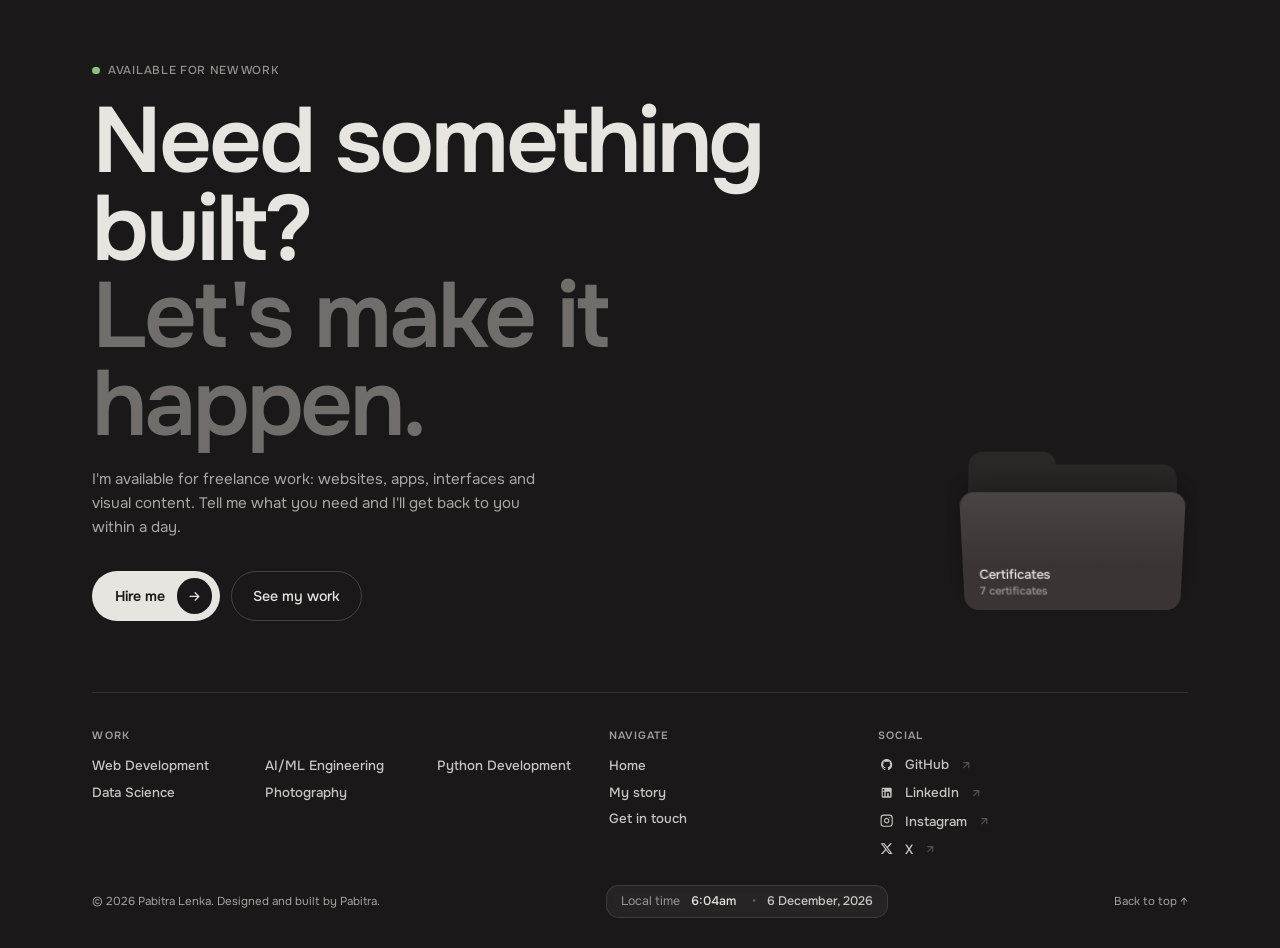
==== commit ee093ea6: "Update Sandeep Patra portfolio link and socials in Better Together section" ====
--- a/index.html
+++ b/index.html
@@ -3116,7 +3116,7 @@
   import { techLogos } from './components/techData.js';
   import { initFolderFloat } from './components/FolderFloat.js';
   import { initOrbitImages } from './components/OrbitImages.js';
-  import { friendsList } from './components/friendsData.js';
+  import { friendsList } from './components/friendsData.js?v=20261118';
 
   const container = document.getElementById('techLogoLoop');
   if (container) {
